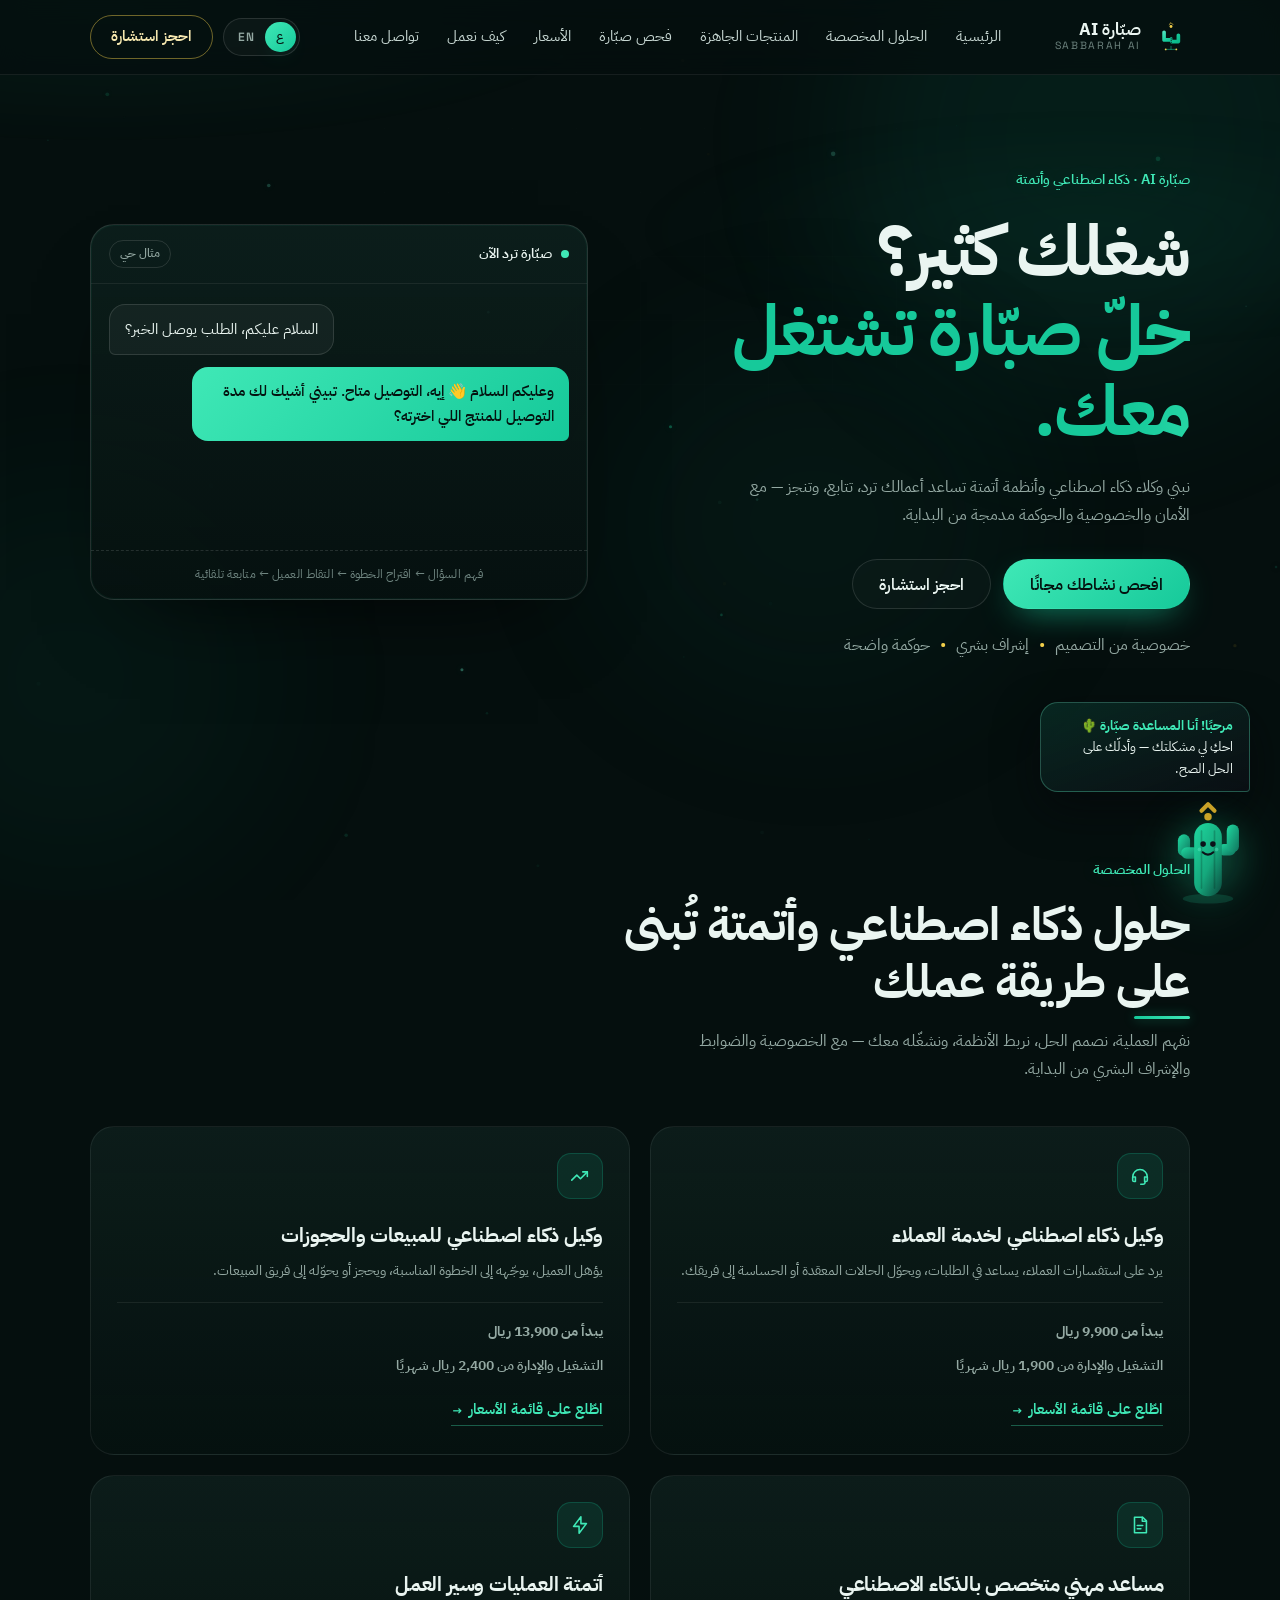
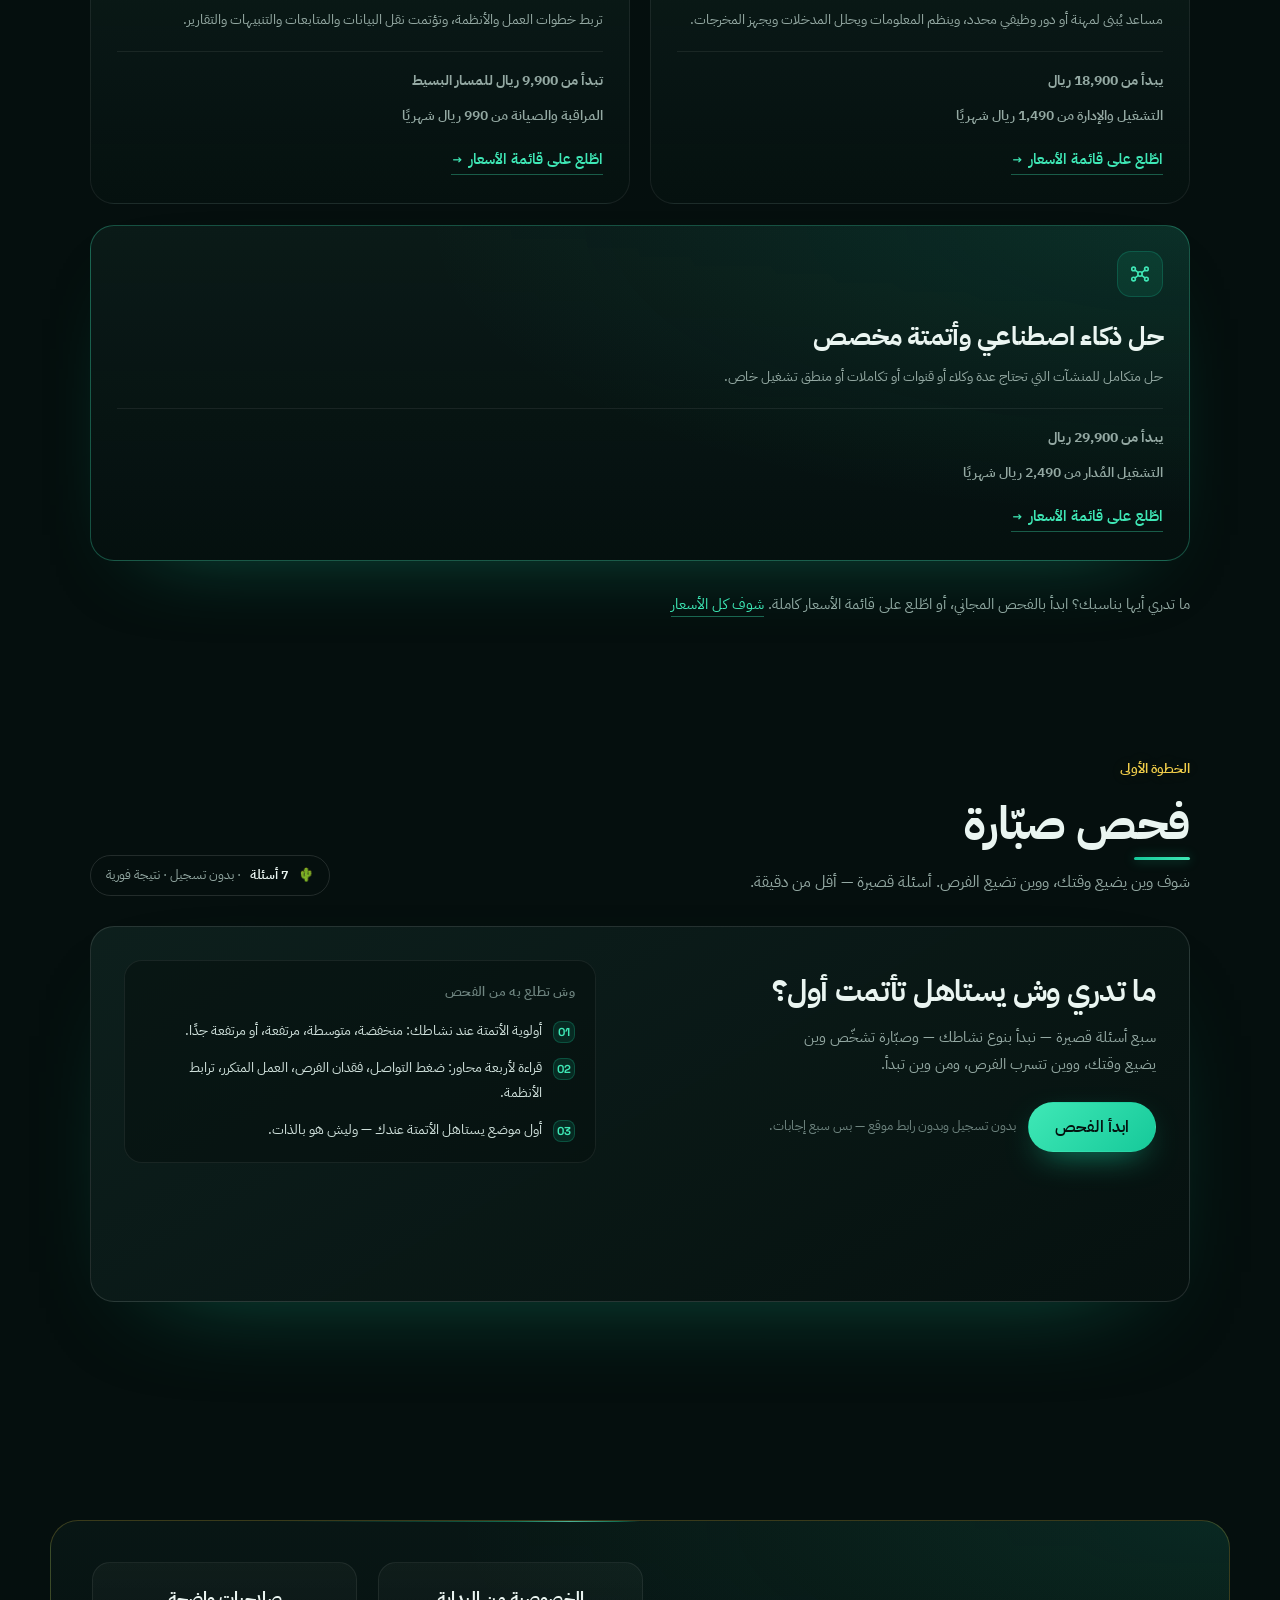
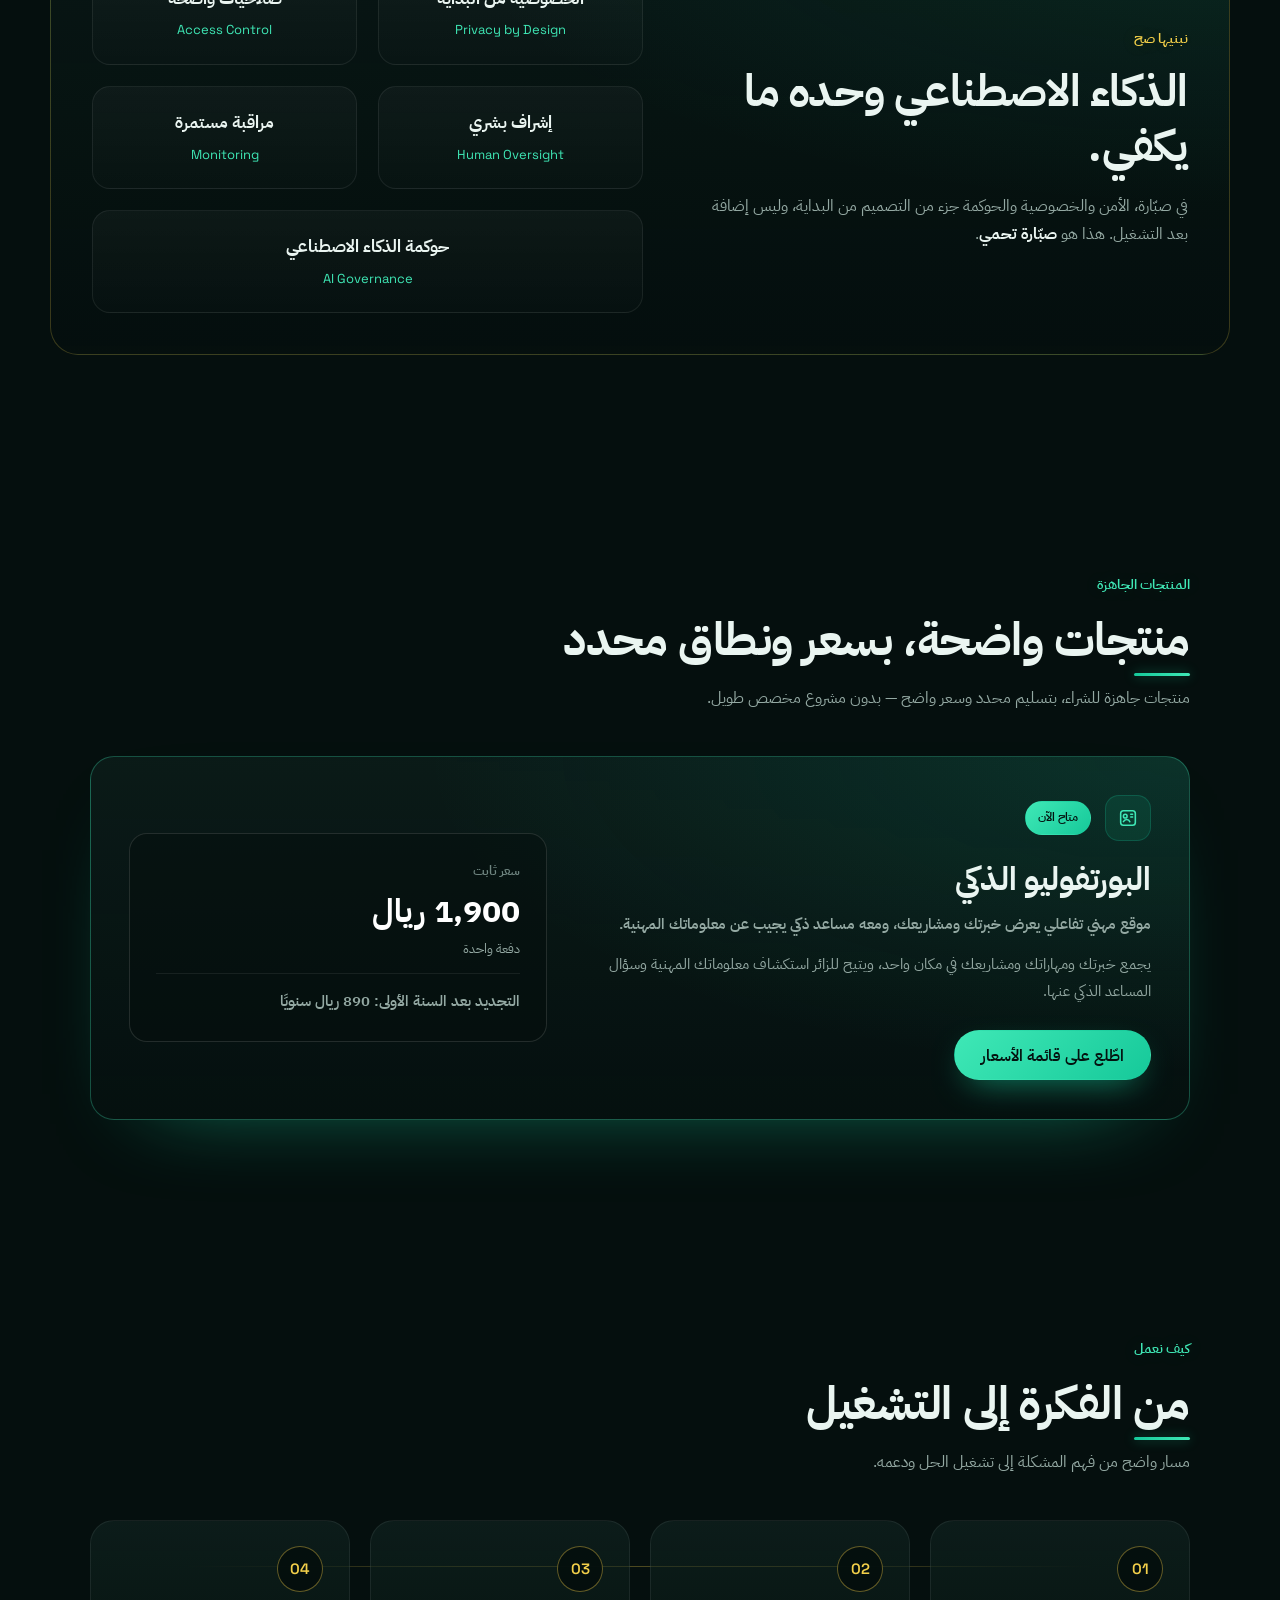
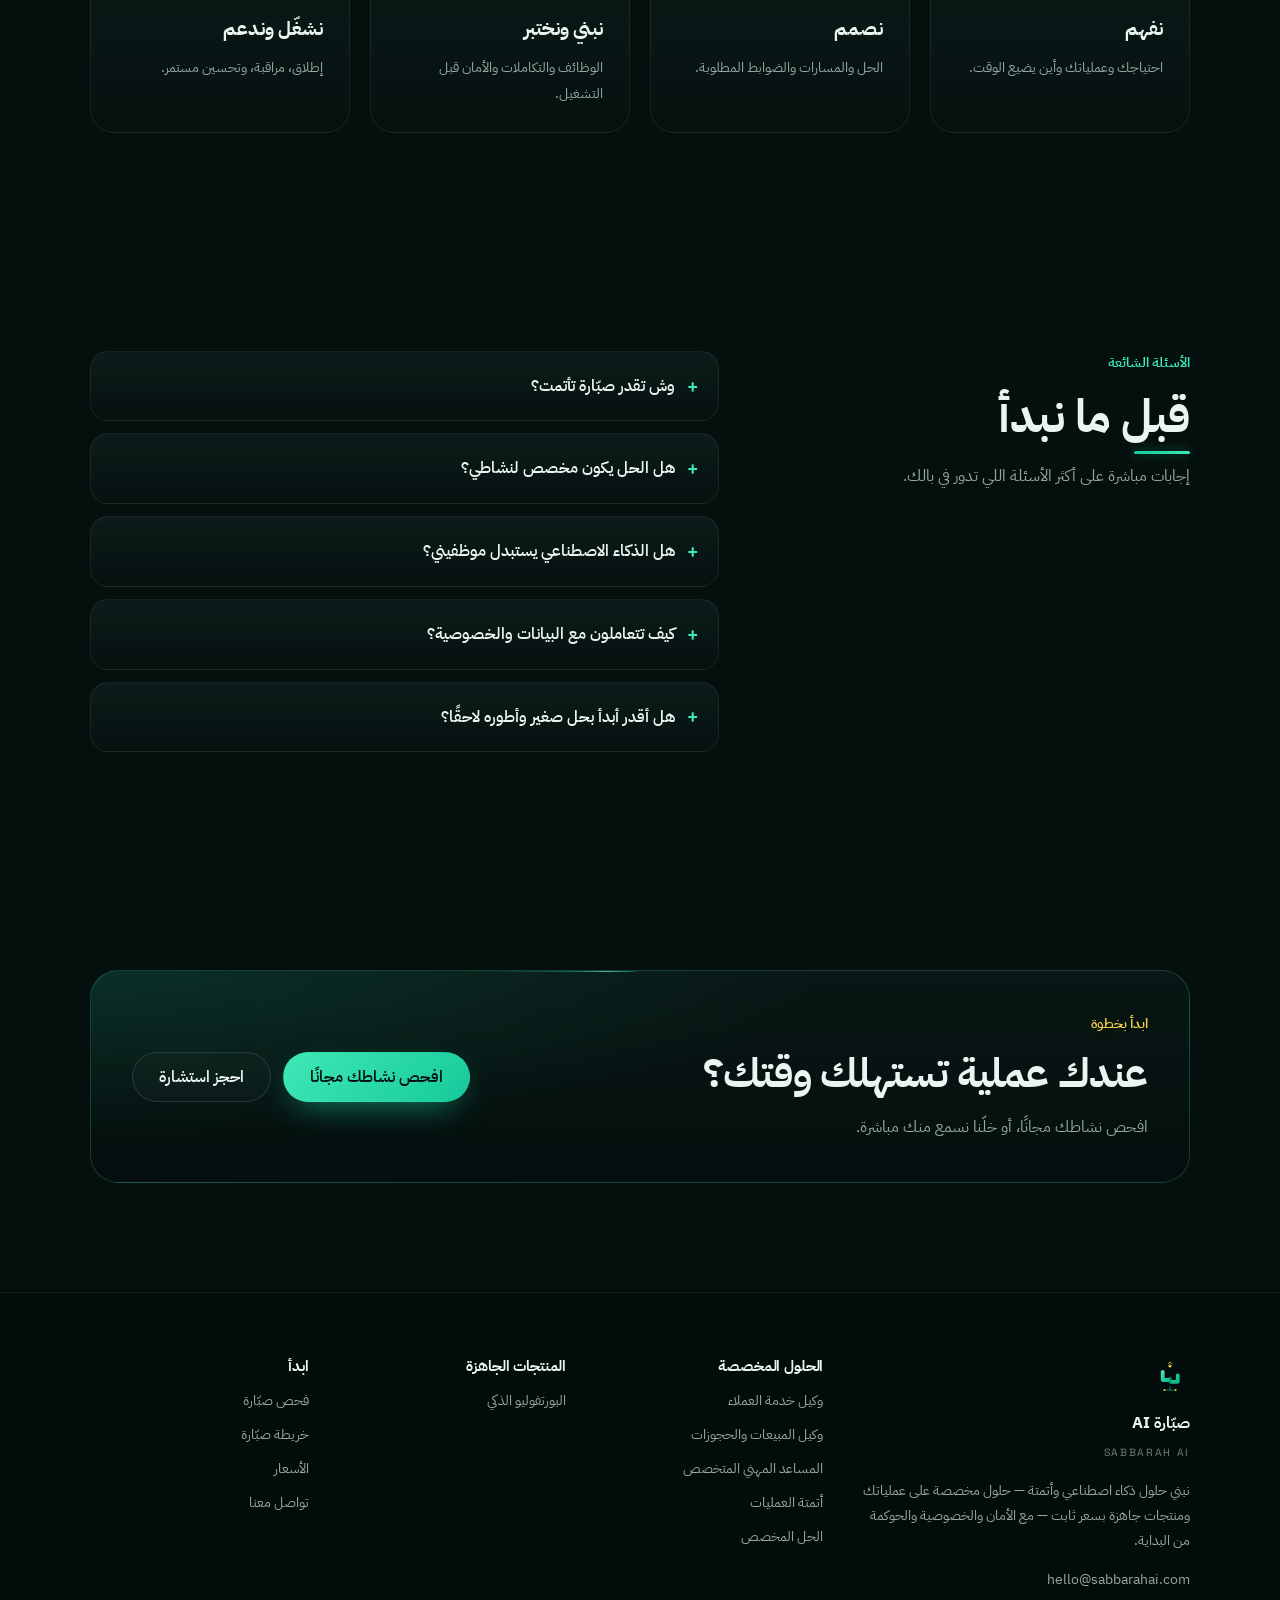
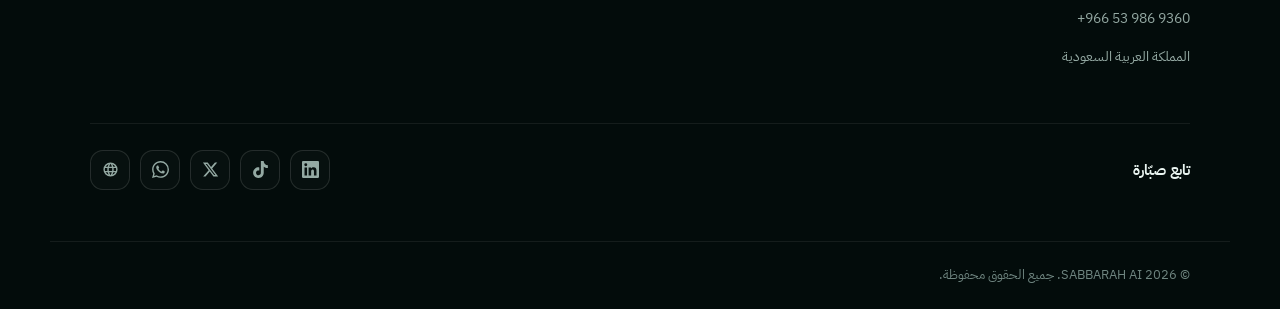
==== index.html @ fd1ce548 "Add files via upload" ====
<!DOCTYPE html>
<html lang="ar" dir="rtl">
<head>
<meta charset="UTF-8">
<meta name="viewport" content="width=device-width, initial-scale=1.0">
<title data-en="SABBARAH AI | Too much on your plate? Let Sabbarah work with you">صبّارة AI | شغلك كثير؟ خلّ صبّارة تشتغل معك</title>
<meta name="description"
      content="صبّارة AI تبني وكلاء ذكاء اصطناعي وحلول أتمتة — حلول مخصصة على عملياتك ومنتجات جاهزة بسعر ثابت — مع الأمان والخصوصية والحوكمة مدمجة من البداية."
      data-en-content="SABBARAH AI builds AI agents and automation — custom solutions shaped around your operations and ready products at a fixed price — with security, privacy, and governance built in from day one.">
<link rel="icon" href="assets/logo.svg" type="image/svg+xml">

<!-- اللغة المحفوظة تُطبّق قبل الرسم لمنع وميض النص -->
<script>
(function(){
  var d=document.documentElement;
  try{
    var l=localStorage.getItem('sabbarah-lang')==='en'?'en':'ar';
    d.setAttribute('data-lang',l);
    if(l==='en'){d.lang='en';d.dir='ltr';setTimeout(function(){d.classList.add('i18n-ready')},900);}
    else{d.classList.add('i18n-ready');}
  }catch(e){d.classList.add('i18n-ready');}
})();
</script>

<link rel="preconnect" href="https://fonts.googleapis.com">
<link rel="preconnect" href="https://fonts.gstatic.com" crossorigin>
<link href="https://fonts.googleapis.com/css2?family=IBM+Plex+Sans+Arabic:wght@400;500;600;700&family=Space+Grotesk:wght@500;600;700&display=swap" rel="stylesheet">
<link rel="stylesheet" href="css/zahra.css">
<link rel="stylesheet" href="css/glow.css">
</head>
<body>

<div class="ambient" aria-hidden="true">
  <div class="ambient__aurora"></div>
  <div class="ambient__orb ambient__orb--one"></div>
  <div class="ambient__orb ambient__orb--two"></div>
  <div class="ambient__orb ambient__orb--three"></div>
  <div class="ambient__grid"></div>
</div>
<canvas class="glow-particles" aria-hidden="true"></canvas>

<svg width="0" height="0" aria-hidden="true" style="position:absolute">
  <defs>
    <linearGradient id="logoGrad" x1="0" y1="0" x2=".85" y2="1">
      <stop offset="0%" stop-color="#58E8C5"/><stop offset="55%" stop-color="#16C99A"/>
      <stop offset="100%" stop-color="#08B987"/>
    </linearGradient>
    <symbol id="logo" viewBox="0 0 1000 1000">
      <path d="M452 171 L500 123 L548 171" fill="none" stroke="#F2CF4A" stroke-width="20" stroke-linecap="round" stroke-linejoin="round"/>
      <circle cx="500" cy="224" r="38" fill="#F2CF4A"/>
      <path fill="url(#logoGrad)" d="M318 328 C291 328 270 349 270 376 L270 576 C270 603 291 624 318 624 L478 624 L478 639 C478 655 491 668 507 668 L694 668 C721 668 742 647 742 620 L742 458 C742 431 721 410 694 410 C667 410 646 431 646 458 L646 572 L536 572 L536 529 C536 513 523 500 507 500 C491 500 478 513 478 529 L478 528 L366 528 L366 376 C366 349 345 328 318 328 Z"/>
      <circle cx="505" cy="500" r="13" fill="none" stroke="#0C1219" stroke-width="7"/>
      <circle cx="505" cy="548" r="15" fill="#0C1219"/>
      <circle cx="505" cy="596" r="15" fill="#0C1219"/>
      <circle cx="505" cy="644" r="15" fill="#0C1219"/>
      <g stroke="#16C99A" stroke-width="14" stroke-linecap="round" fill="none">
        <path d="M500 745 L500 826"/><path d="M360 826 L640 826"/>
      </g>
      <circle cx="360" cy="826" r="24" fill="#F2CF4A"/>
      <circle cx="640" cy="826" r="24" fill="#F2CF4A"/>
    </symbol>
  </defs>
</svg>

<!-- ============ HEADER ============ -->
<header class="site-header" id="top">
  <div class="container nav">
    <a class="brand" href="index.html" aria-label="صبّارة AI — الرئيسية" data-en-aria-label="SABBARAH AI — Home">
      <svg class="brand__icon" aria-hidden="true"><use href="#logo"/></svg>
      <span class="brand__text">
        <strong data-en="SABBARAH AI">صبّارة AI</strong>
        <em data-en="صبّارة AI">SABBARAH AI</em>
      </span>
    </a>

    <nav class="nav-menu" id="navMenu" aria-label="التنقل الرئيسي" data-en-aria-label="Main navigation">
      <a href="#top" data-en="Home">الرئيسية</a>
      <a href="#custom-solutions" data-en="Custom Solutions">الحلول المخصصة</a>
      <a href="#ready-products" data-en="Ready Products">المنتجات الجاهزة</a>
      <a href="#scan" data-en="Sabbarah Scan">فحص صبّارة</a>
      <a href="pricing.html" data-en="Pricing">الأسعار</a>
      <a href="#process" data-nav-optional data-en="How We Work">كيف نعمل</a>
      <a href="#contact" data-en="Contact">تواصل معنا</a>
    </nav>

    <div class="nav-actions">
      <div class="lang-switch" role="group" aria-label="اللغة" data-en-aria-label="Language">
        <button type="button" data-lang-btn="ar" aria-pressed="true" lang="ar">ع</button>
        <button type="button" data-lang-btn="en" aria-pressed="false" lang="en">EN</button>
      </div>
      <a class="button button--outline" href="https://calendar.app.google/QceQcMgBjPm7fMYY8" target="_blank" rel="noopener" data-en="Book a consultation">احجز استشارة</a>
      <button class="nav-toggle" type="button" aria-expanded="false" aria-controls="navMenu" aria-label="فتح القائمة" data-en-aria-label="Open menu"><span></span><span></span><span></span></button>
    </div>
  </div>
</header>

<main>
  <!-- ============ HERO ============ -->
  <section class="hero">
    <div class="container hero__grid">
      <div class="hero__copy">
        <span class="kicker" data-en="SABBARAH AI · AI and automation">صبّارة AI · ذكاء اصطناعي وأتمتة</span>
        <h1 data-en="Too much on your plate?<span>Let Sabbarah work with you.</span>">شغلك كثير؟<span>خلّ صبّارة تشتغل معك.</span></h1>
        <p data-en="We build AI agents and automation systems that help your business reply, follow up, and get things done — with security, privacy, and governance built in from the start.">نبني وكلاء ذكاء اصطناعي وأنظمة أتمتة تساعد أعمالك ترد، تتابع، وتنجز — مع الأمان والخصوصية والحوكمة مدمجة من البداية.</p>
        <div class="hero__actions">
          <a class="button button--primary" href="#scan" data-en="Run your free check">افحص نشاطك مجانًا</a>
          <a class="button button--ghost" href="https://calendar.app.google/QceQcMgBjPm7fMYY8" target="_blank" rel="noopener" data-en="Book a consultation">احجز استشارة</a>
        </div>
        <p class="trust-line" data-en="Privacy by design <i>•</i> Human oversight <i>•</i> Clear governance">خصوصية من التصميم <i>•</i> إشراف بشري <i>•</i> حوكمة واضحة</p>
      </div>

      <div class="hero__demo">
        <div class="demo" aria-label="مثال حي لتفاعل صبّارة مع عميل" data-en-aria-label="A live example of Sabbarah interacting with a customer">
          <div class="demo__head">
            <span class="demo__dot"></span>
            <span data-en="Sabbarah is replying">صبّارة ترد الآن</span>
            <span class="demo__tag" data-en="Live example">مثال حي</span>
          </div>
          <div class="demo__body" id="demoBody"></div>
          <div class="demo__flow" aria-hidden="true" data-en="Understand the question → Suggest the next step → Capture the lead → Automatic follow-up">فهم السؤال ← اقتراح الخطوة ← التقاط العميل ← متابعة تلقائية</div>
        </div>
      </div>
    </div>
  </section>

  <!-- ============ الحلول المخصصة ============ -->
  <section class="section" id="custom-solutions">
    <div class="container">
      <div class="section-heading reveal">
        <span class="eyebrow" data-en="Custom Solutions">الحلول المخصصة</span>
        <h2 data-en="AI and automation solutions built around the way you work">حلول ذكاء اصطناعي وأتمتة تُبنى على طريقة عملك</h2>
        <p data-en="We understand the process, design the solution, connect the systems, and run it with you — with privacy, controls, and human oversight from day one.">نفهم العملية، نصمم الحل، نربط الأنظمة، ونشغّله معك — مع الخصوصية والضوابط والإشراف البشري من البداية.</p>
      </div>

      <div class="sol-grid sol-grid--2 reveal">

        <!-- A — وكيل ذكاء اصطناعي لخدمة العملاء -->
        <article class="sol-card sol-card--priced">
          <span class="sol-card__top">
            <span class="sol-card__icon" aria-hidden="true"><svg viewBox="0 0 24 24"><path d="M4 13a8 8 0 0 1 16 0"/><path d="M4 13v3.5a1.5 1.5 0 0 0 1.5 1.5H7v-5H4ZM20 13v3.5a1.5 1.5 0 0 1-1.5 1.5H17v-5h3Z"/><path d="M17.5 18v.8a2.2 2.2 0 0 1-2.2 2.2H12.8"/></svg></span>
          </span>
          <h3 data-en="AI Customer Service Agent">وكيل ذكاء اصطناعي لخدمة العملاء</h3>
          <p data-en="Answers customer inquiries, helps with orders, and hands complex or sensitive cases to your team.">يرد على استفسارات العملاء، يساعد في الطلبات، ويحوّل الحالات المعقدة أو الحساسة إلى فريقك.</p>
          <div class="price-block">
            <div class="price-block__rule"></div>
            <p class="price-block__main" data-en="From SAR 9,900">يبدأ من 9,900 ريال</p>
            <p class="price-block__sub" data-en="Operation and management from SAR 1,900/month">التشغيل والإدارة من 1,900 ريال شهريًا</p>
            <a class="price-block__cta" href="pricing.html#customer-service-agent" data-en="View pricing details">اطّلع على قائمة الأسعار</a>
          </div>
        </article>

        <!-- B — وكيل ذكاء اصطناعي للمبيعات والحجوزات -->
        <article class="sol-card sol-card--priced">
          <span class="sol-card__top">
            <span class="sol-card__icon" aria-hidden="true"><svg viewBox="0 0 24 24"><path d="M3 16.5l5.5-5.5 4 4L20 7.5"/><path d="M15 7.5h5v5"/></svg></span>
          </span>
          <h3 data-en="AI Sales &amp; Booking Agent">وكيل ذكاء اصطناعي للمبيعات والحجوزات</h3>
          <p data-en="Qualifies the customer, guides them to the right next step, and books an appointment or hands over to your sales team.">يؤهل العميل، يوجّهه إلى الخطوة المناسبة، ويحجز أو يحوّله إلى فريق المبيعات.</p>
          <div class="price-block">
            <div class="price-block__rule"></div>
            <p class="price-block__main" data-en="From SAR 13,900">يبدأ من 13,900 ريال</p>
            <p class="price-block__sub" data-en="Operation and management from SAR 2,400/month">التشغيل والإدارة من 2,400 ريال شهريًا</p>
            <a class="price-block__cta" href="pricing.html#sales-booking-agent" data-en="View pricing details">اطّلع على قائمة الأسعار</a>
          </div>
        </article>

        <!-- C — مساعد مهني متخصص بالذكاء الاصطناعي -->
        <article class="sol-card sol-card--priced">
          <span class="sol-card__top">
            <span class="sol-card__icon" aria-hidden="true"><svg viewBox="0 0 24 24"><path d="M6 3.5h9l4 4V20.5H6z"/><path d="M14.5 3.5V8H19"/><path d="M9 12.5h6M9 16h4"/></svg></span>
          </span>
          <h3 data-en="Specialized Professional AI Assistant">مساعد مهني متخصص بالذكاء الاصطناعي</h3>
          <p data-en="An assistant built for one specific profession or role — it organises information, analyses inputs, and prepares the outputs.">مساعد يُبنى لمهنة أو دور وظيفي محدد، وينظم المعلومات ويحلل المدخلات ويجهز المخرجات.</p>
          <div class="price-block">
            <div class="price-block__rule"></div>
            <p class="price-block__main" data-en="From SAR 18,900">يبدأ من 18,900 ريال</p>
            <p class="price-block__sub" data-en="Operation and management from SAR 1,490/month">التشغيل والإدارة من 1,490 ريال شهريًا</p>
            <a class="price-block__cta" href="pricing.html#professional-ai-assistant" data-en="View pricing details">اطّلع على قائمة الأسعار</a>
          </div>
        </article>

        <!-- D — أتمتة العمليات وسير العمل -->
        <article class="sol-card sol-card--priced">
          <span class="sol-card__top">
            <span class="sol-card__icon" aria-hidden="true"><svg viewBox="0 0 24 24"><path d="M13 3 5 13.5h6L11 21l8-10.5h-6L13 3Z"/></svg></span>
          </span>
          <h3 data-en="Workflow &amp; Process Automation">أتمتة العمليات وسير العمل</h3>
          <p data-en="Connects your work steps and systems, automating data movement, follow-ups, alerts, and reports.">تربط خطوات العمل والأنظمة، وتؤتمت نقل البيانات والمتابعات والتنبيهات والتقارير.</p>
          <div class="price-block">
            <div class="price-block__rule"></div>
            <p class="price-block__main" data-en="From SAR 9,900 for a simple workflow">تبدأ من 9,900 ريال للمسار البسيط</p>
            <p class="price-block__sub" data-en="Monitoring and maintenance from SAR 990/month">المراقبة والصيانة من 990 ريال شهريًا</p>
            <a class="price-block__cta" href="pricing.html#workflow-automation" data-en="View pricing details">اطّلع على قائمة الأسعار</a>
          </div>
        </article>

        <!-- E — حل ذكاء اصطناعي وأتمتة مخصص -->
        <article class="sol-card sol-card--priced sol-card--wide">
          <span class="sol-card__top">
            <span class="sol-card__icon" aria-hidden="true"><svg viewBox="0 0 24 24"><circle cx="12" cy="12" r="2.4"/><circle cx="5" cy="6.5" r="2"/><circle cx="19" cy="6.5" r="2"/><circle cx="5" cy="17.5" r="2"/><circle cx="19" cy="17.5" r="2"/><path d="M6.6 7.8 10.2 10.6M17.4 7.8 13.8 10.6M6.6 16.2 10.2 13.4M17.4 16.2 13.8 13.4"/></svg></span>
          </span>
          <h3 data-en="Custom AI &amp; Automation Solution">حل ذكاء اصطناعي وأتمتة مخصص</h3>
          <p data-en="A complete solution for organisations that need several agents, channels, integrations, or their own operating logic.">حل متكامل للمنشآت التي تحتاج عدة وكلاء أو قنوات أو تكاملات أو منطق تشغيل خاص.</p>
          <div class="price-block">
            <div class="price-block__rule"></div>
            <p class="price-block__main" data-en="From SAR 29,900">يبدأ من 29,900 ريال</p>
            <p class="price-block__sub" data-en="Managed operation from SAR 2,490/month">التشغيل المُدار من 2,490 ريال شهريًا</p>
            <a class="price-block__cta" href="pricing.html#custom-ai-solution" data-en="View pricing details">اطّلع على قائمة الأسعار</a>
          </div>
        </article>

      </div>

      <p class="solutions__note reveal" data-en="Not sure which one fits? Start with the free check, or see the full price list. <a href=&quot;pricing.html&quot;>View all pricing</a>">ما تدري أيها يناسبك؟ ابدأ بالفحص المجاني، أو اطّلع على قائمة الأسعار كاملة. <a href="pricing.html">شوف كل الأسعار</a></p>
    </div>
  </section>

  <!-- ============ فحص صبّارة ============ -->
  <section class="section" id="scan">
    <div class="container">
      <div class="scan-head reveal">
        <div class="section-heading">
          <span class="eyebrow eyebrow--gold" data-en="First step">الخطوة الأولى</span>
          <h2 data-en="Sabbarah Scan">فحص صبّارة</h2>
          <p data-en="See where your time goes and where opportunities slip away. Short questions — under a minute.">شوف وين يضيع وقتك، ووين تضيع الفرص. أسئلة قصيرة — أقل من دقيقة.</p>
        </div>
        <span class="scan-head__badge" data-en="🌵 <b>7 questions</b> · No sign-up · Instant result">🌵 <b>7 أسئلة</b> · بدون تسجيل · نتيجة فورية</span>
      </div>

      <div class="scan reveal" id="scanPanel">
        <!-- intro -->
        <div class="scan__stage" id="scanIntro">
          <div class="scan__intro">
            <div class="scan__intro-copy">
              <h3 data-en="Not sure what to automate first?">ما تدري وش يستاهل تأتمت أول؟</h3>
              <p data-en="Seven short questions — starting with your business type — and Sabbarah pinpoints where your time goes, where opportunities leak, and where to start.">سبع أسئلة قصيرة — نبدأ بنوع نشاطك — وصبّارة تشخّص وين يضيع وقتك، ووين تتسرب الفرص، ومن وين تبدأ.</p>
              <div class="scan__intro-actions">
                <button class="button button--primary" id="scanStart" data-en="Start the check">ابدأ الفحص</button>
                <span class="scan__hint" data-en="No sign-up and no website link — just seven answers.">بدون تسجيل وبدون رابط موقع — بس سبع إجابات.</span>
              </div>
            </div>
            <div class="scan__preview">
              <b data-en="What you get from the check">وش تطلع به من الفحص</b>
              <ul>
                <li><i>01</i><span data-en="Your automation priority: low, moderate, high, or very high.">أولوية الأتمتة عند نشاطك: منخفضة، متوسطة، مرتفعة، أو مرتفعة جدًا.</span></li>
                <li><i>02</i><span data-en="A read on four axes: communication load, lost opportunities, repetitive work, and system connectivity.">قراءة لأربعة محاور: ضغط التواصل، فقدان الفرص، العمل المتكرر، ترابط الأنظمة.</span></li>
                <li><i>03</i><span data-en="The first area worth automating — and exactly why.">أول موضع يستاهل الأتمتة عندك — وليش هو بالذات.</span></li>
              </ul>
            </div>
          </div>
        </div>

        <!-- quiz -->
        <div class="scan__stage" id="scanQuiz" hidden>
          <div class="scan__progress"><span id="scanStep">السؤال 1 من 7</span><div class="scan__bar"><i id="scanBarFill"></i></div></div>
          <h3 class="scan__question" id="scanQuestion"></h3>
          <div class="scan__options" id="scanOptions"></div>
          <button class="scan__back" id="scanBack" hidden>→ السؤال السابق</button>
        </div>

        <!-- analyzing -->
        <div class="scan__stage scan__stage--center" id="scanAnalyzing" hidden>
          <div class="scan__radar" aria-hidden="true"><i></i></div>
          <p id="scanPhase">صبّارة تقرأ إجاباتك…</p>
        </div>

        <!-- result -->
        <div class="scan__stage" id="scanResult" hidden>
          <div class="scan__lead">
            <span data-en="The first area worth automating">أول موضع يستاهل الأتمتة عندك</span>
            <b id="scanTop">—</b>
            <span class="scan__badge"><span data-en="Automation priority:">أولوية الأتمتة:</span> <b id="scanPriority">—</b></span>
          </div>

          <p class="scan__why" id="scanWhy"></p>

          <p class="scan__human" id="scanHuman"></p>

          <section class="compare" aria-labelledby="cmpTitle">
            <h4 class="compare__title" id="cmpTitle" data-en="The difference Sabbarah can make">الفرق اللي ممكن تصنعه صبّارة</h4>
            <div class="compare__grid">
              <div class="compare__col compare__col--now"><span data-en="Where you are now">وضعك الآن</span><div class="cbars" id="cmpNow"></div></div>
              <div class="compare__col compare__col--next"><span data-en="Target with Sabbarah">المستهدف مع صبّارة</span><div class="cbars" id="cmpNext"></div></div>
            </div>
            <p class="compare__note" data-en="An initial picture based on your answers; the actual impact is set once the solution is designed.">تصور مبدئي بناءً على إجاباتك، ويتحدد الأثر الفعلي بعد تصميم الحل.</p>
          </section>

          <div class="map-card">
            <span class="map-card__label" data-en="The next step after the Sabbarah Scan">المرحلة التالية بعد فحص صبّارة</span>
            <h3 data-en="Sabbarah Map — from diagnosis to solution">خريطة صبّارة — من التشخيص إلى الحل</h3>
            <p data-en="The check shows you where the opportunities are. Sabbarah Map turns that result into a tailored plan: priorities, solution scope, required integrations, controls, and success metrics.">الفحص يوضح لك أين توجد الفرص. خريطة صبّارة تحوّل النتيجة إلى تصور مخصص يحدد الأولويات، نطاق الحل، التكاملات المطلوبة، الضوابط، ومؤشرات النجاح.</p>
            <div class="map-card__actions">
              <a class="button button--primary" href="pricing.html#sabbarah-map" data-en="See Sabbarah Map">اطّلع على خريطة صبّارة</a>
              <button class="button button--ghost" id="scanRestart" data-en="Restart the check">أعد الفحص</button>
            </div>
          </div>
        </div>
      </div>
    </div>
  </section>

  <!-- ============ صبّارة تحمي ============ -->
  <section class="section" id="guard">
    <div class="container guard reveal">
      <div class="guard__copy">
        <span class="eyebrow eyebrow--gold" data-en="We build it right">نبنيها صح</span>
        <h2 data-en="AI alone is not enough.">الذكاء الاصطناعي وحده ما يكفي.</h2>
        <p data-en="At Sabbarah, security, privacy, and governance are part of the design from day one — not an addition after launch. This is <b>صبّارة تحمي</b>.">في صبّارة، الأمن والخصوصية والحوكمة جزء من التصميم من البداية، وليس إضافة بعد التشغيل. هذا هو <b>صبّارة تحمي</b>.</p>
      </div>
      <ul class="guard__list">
        <li><b data-en="Privacy by Design">الخصوصية من البداية</b><span data-en="الخصوصية من البداية">Privacy by Design</span></li>
        <li><b data-en="Access Control">صلاحيات واضحة</b><span data-en="صلاحيات واضحة">Access Control</span></li>
        <li><b data-en="Human Oversight">إشراف بشري</b><span data-en="إشراف بشري">Human Oversight</span></li>
        <li><b data-en="Monitoring">مراقبة مستمرة</b><span data-en="مراقبة مستمرة">Monitoring</span></li>
        <li><b data-en="AI Governance">حوكمة الذكاء الاصطناعي</b><span data-en="حوكمة الذكاء الاصطناعي">AI Governance</span></li>
      </ul>
    </div>
  </section>

  <!-- ============ المنتجات الجاهزة ============ -->
  <section class="section" id="ready-products">
    <div class="container">
      <div class="section-heading reveal">
        <span class="eyebrow" data-en="Ready Products">المنتجات الجاهزة</span>
        <h2 data-en="Clear products, with a defined price and scope">منتجات واضحة، بسعر ونطاق محدد</h2>
        <p data-en="Products ready to buy, with defined delivery and clear pricing — without a long custom project.">منتجات جاهزة للشراء، بتسليم محدد وسعر واضح — بدون مشروع مخصص طويل.</p>
      </div>

      <article class="ready-flag reveal">
        <div class="ready-flag__copy">
          <div class="ready-flag__top">
            <span class="sol-card__icon" aria-hidden="true"><svg viewBox="0 0 24 24"><rect x="4" y="4" width="16" height="16" rx="3"/><circle cx="9" cy="10" r="2"/><path d="M7 16c.8-1.6 2-2.4 3.6-2.4S13.4 14.4 14 16M15 8h2M15 11h2"/></svg></span>
            <span class="tag tag--now" data-en="Available now">متاح الآن</span>
          </div>
          <h3 data-en="Smart Portfolio">البورتفوليو الذكي</h3>
          <p class="ready-flag__lead" data-en="An interactive professional site that presents your experience and projects, with an AI assistant that answers questions about your professional background.">موقع مهني تفاعلي يعرض خبرتك ومشاريعك، ومعه مساعد ذكي يجيب عن معلوماتك المهنية.</p>
          <p data-en="It brings your experience, skills, and projects together in one place, and lets visitors explore your professional background and ask the assistant about it.">يجمع خبرتك ومهاراتك ومشاريعك في مكان واحد، ويتيح للزائر استكشاف معلوماتك المهنية وسؤال المساعد الذكي عنها.</p>
          <div class="ready-flag__actions">
            <a class="button button--primary" href="pricing.html#smart-portfolio" data-en="View pricing details">اطّلع على قائمة الأسعار</a>
          </div>
        </div>

        <div class="ready-flag__pricebox">
          <span data-en="Fixed price">سعر ثابت</span>
          <b data-en="SAR 1,900">1,900 ريال</b>
          <em data-en="One-time">دفعة واحدة</em>
          <p class="ready-flag__renew" data-en="Renewal after the first year: SAR 890/year">التجديد بعد السنة الأولى: 890 ريال سنويًا</p>
        </div>
      </article>
    </div>
  </section>

  <!-- ============ كيف نعمل ============ -->
  <section class="section" id="process">
    <div class="container">
      <div class="section-heading reveal">
        <span class="eyebrow" data-en="How We Work">كيف نعمل</span>
        <h2 data-en="From idea to operation">من الفكرة إلى التشغيل</h2>
        <p data-en="A clear path from understanding the problem to running and supporting the solution.">مسار واضح من فهم المشكلة إلى تشغيل الحل ودعمه.</p>
      </div>
      <ol class="steps reveal">
        <li><i>01</i><b data-en="Understand">نفهم</b><span data-en="Your needs, your operations, and where time is lost.">احتياجك وعملياتك وأين يضيع الوقت.</span></li>
        <li><i>02</i><b data-en="Design">نصمم</b><span data-en="The solution, the flows, and the controls required.">الحل والمسارات والضوابط المطلوبة.</span></li>
        <li><i>03</i><b data-en="Build &amp; test">نبني ونختبر</b><span data-en="Functionality, integrations, and security before launch.">الوظائف والتكاملات والأمان قبل التشغيل.</span></li>
        <li><i>04</i><b data-en="Run &amp; support">نشغّل وندعم</b><span data-en="Launch, monitoring, and continuous improvement.">إطلاق، مراقبة، وتحسين مستمر.</span></li>
      </ol>
    </div>
  </section>

  <!-- ============ FAQ ============ -->
  <section class="section" id="faq">
    <div class="container faq-wrap">
      <div class="section-heading reveal">
        <span class="eyebrow" data-en="FAQ">الأسئلة الشائعة</span>
        <h2 data-en="Before we start">قبل ما نبدأ</h2>
        <p data-en="Direct answers to the questions that come up most.">إجابات مباشرة على أكثر الأسئلة اللي تدور في بالك.</p>
      </div>
      <div class="faq reveal">
        <details>
          <summary data-en="What can Sabbarah automate?">وش تقدر صبّارة تأتمت؟</summary>
          <p data-en="Any repetitive process whose steps can be described clearly is a candidate for automation — replies, follow-up, data movement, alerts, and integration between systems.">أي عملية متكررة وقابلة لوصف خطواتها بوضوح قد تكون مرشحة للأتمتة، مثل الردود، المتابعة، نقل البيانات، التنبيهات، والتكامل بين الأنظمة.</p>
        </details>
        <details>
          <summary data-en="Will the solution be tailored to my business?">هل الحل يكون مخصص لنشاطي؟</summary>
          <p data-en="Yes. We start by understanding your actual workflow, then design the solution around your needs and the systems you already use.">نعم. نبدأ بفهم سير العمل الفعلي ثم نصمم الحل على احتياج النشاط والأنظمة المستخدمة فيه.</p>
        </details>
        <details>
          <summary data-en="Will AI replace my employees?">هل الذكاء الاصطناعي يستبدل موظفيني؟</summary>
          <p data-en="The goal is to reduce repetitive work so your team can focus on what needs human judgement — with human intervention kept in the design wherever it is needed.">الهدف هو تقليل العمل المتكرر وتمكين الفريق من التركيز على المهام التي تحتاج حكمًا بشريًا، مع إبقاء التدخل البشري ضمن التصميم عند الحاجة.</p>
        </details>
        <details>
          <summary data-en="How do you handle data and privacy?">كيف تتعاملون مع البيانات والخصوصية؟</summary>
          <p data-en="We account for the type of data, permissions, least-privilege access, and separation of duties within the solution design from the very beginning.">نأخذ في الاعتبار نوع البيانات، الصلاحيات، أقل قدر من الوصول، وفصل المسؤوليات ضمن تصميم الحل منذ البداية.</p>
        </details>
        <details>
          <summary data-en="Can I start small and expand later?">هل أقدر أبدأ بحل صغير وأطوره لاحقًا؟</summary>
          <p data-en="Yes. You can start with a clear, limited scope and expand once the results are measured and the fit is confirmed.">نعم. يمكن البدء بنطاق واضح ومحدود ثم التوسع بعد قياس النتيجة والتأكد من ملاءمة الحل.</p>
        </details>
      </div>
    </div>
  </section>

  <!-- ============ FINAL CTA ============ -->
  <section class="section cta-section" id="contact">
    <div class="container">
      <div class="cta-card reveal">
        <div>
          <span class="eyebrow eyebrow--gold" data-en="Start with one step">ابدأ بخطوة</span>
          <h2 data-en="Got a process eating your time?">عندك عملية تستهلك وقتك؟</h2>
          <p data-en="Run the free check, or talk to us directly.">افحص نشاطك مجانًا، أو خلّنا نسمع منك مباشرة.</p>
        </div>
        <div class="cta-card__actions">
          <a class="button button--primary" href="#scan" data-en="Run your free check">افحص نشاطك مجانًا</a>
          <a class="button button--ghost" href="https://calendar.app.google/QceQcMgBjPm7fMYY8" target="_blank" rel="noopener" data-en="Book a consultation">احجز استشارة</a>
        </div>
      </div>
    </div>
  </section>
</main>

<!-- ============ FOOTER ============ -->
<footer class="footer">
  <div class="container footer__grid">
    <div class="footer__brand">
      <svg class="footer__logo" aria-hidden="true"><use href="#logo"/></svg>
      <div>
        <strong data-en="SABBARAH AI">صبّارة AI</strong>
        <em data-en="صبّارة AI">SABBARAH AI</em>
      </div>
      <p data-en="We build AI and automation — custom solutions shaped around your operations, and ready products at a fixed price — with security, privacy, and governance from day one.">نبني حلول ذكاء اصطناعي وأتمتة — حلول مخصصة على عملياتك ومنتجات جاهزة بسعر ثابت — مع الأمان والخصوصية والحوكمة من البداية.</p>
      <p><a href="mailto:hello@sabbarahai.com">hello@sabbarahai.com</a></p>
      <p><span><bdi>+966 53 986 9360</bdi></span></p>
      <p><span data-en="Saudi Arabia">المملكة العربية السعودية</span></p>
    </div>

    <div>
      <h3 data-en="Custom Solutions">الحلول المخصصة</h3>
      <a href="pricing.html#customer-service-agent" data-en="Customer Service Agent">وكيل خدمة العملاء</a>
      <a href="pricing.html#sales-booking-agent" data-en="Sales &amp; Booking Agent">وكيل المبيعات والحجوزات</a>
      <a href="pricing.html#professional-ai-assistant" data-en="Specialized Professional Assistant">المساعد المهني المتخصص</a>
      <a href="pricing.html#workflow-automation" data-en="Process Automation">أتمتة العمليات</a>
      <a href="pricing.html#custom-ai-solution" data-en="Custom Solution">الحل المخصص</a>
    </div>

    <div>
      <h3 data-en="Ready Products">المنتجات الجاهزة</h3>
      <a href="pricing.html#smart-portfolio" data-en="Smart Portfolio">البورتفوليو الذكي</a>
    </div>

    <div>
      <h3 data-en="Get Started">ابدأ</h3>
      <a href="#scan" data-en="Sabbarah Scan">فحص صبّارة</a>
      <a href="pricing.html#sabbarah-map" data-en="Sabbarah Map">خريطة صبّارة</a>
      <a href="pricing.html" data-en="Pricing">الأسعار</a>
      <a href="#contact" data-en="Contact">تواصل معنا</a>
    </div>
  </div>

  <!-- تابع صبّارة -->
  <div class="container">
    <div class="footer__social">
      <h3 data-en="Follow SABBARAH AI">تابع صبّارة</h3>
      <div class="social-links">
        <a class="social-link" href="https://www.linkedin.com/in/sabbarahai/" target="_blank" rel="noopener" aria-label="صبّارة AI على LinkedIn" data-en-aria-label="SABBARAH AI on LinkedIn" title="LinkedIn">
          <svg viewBox="0 0 24 24" aria-hidden="true" focusable="false"><path d="M20.447 20.452h-3.554v-5.569c0-1.328-.027-3.037-1.852-3.037-1.853 0-2.136 1.445-2.136 2.939v5.667H9.351V9h3.414v1.561h.046c.477-.9 1.637-1.85 3.37-1.85 3.601 0 4.267 2.37 4.267 5.455v6.286zM5.337 7.433a2.062 2.062 0 0 1-2.063-2.065 2.064 2.064 0 1 1 2.063 2.065zm1.782 13.019H3.555V9h3.564v11.452zM22.225 0H1.771C.792 0 0 .774 0 1.729v20.542C0 23.227.792 24 1.771 24h20.451C23.2 24 24 23.227 24 22.271V1.729C24 .774 23.2 0 22.222 0h.003z"/></svg>
        </a>
        <a class="social-link" href="https://www.tiktok.com/@sabbarh.ai" target="_blank" rel="noopener" aria-label="صبّارة AI على TikTok" data-en-aria-label="SABBARAH AI on TikTok" title="TikTok">
          <svg viewBox="0 0 24 24" aria-hidden="true" focusable="false"><path d="M12.525.02c1.31-.02 2.61-.01 3.91-.02.08 1.53.63 3.09 1.75 4.17 1.12 1.11 2.7 1.62 4.24 1.79v4.03c-1.44-.05-2.89-.35-4.2-.97-.57-.26-1.1-.59-1.62-.93-.01 2.92.01 5.84-.02 8.75-.08 1.4-.54 2.79-1.35 3.94-1.31 1.92-3.58 3.17-5.91 3.21-1.43.08-2.86-.31-4.08-1.03-2.02-1.19-3.44-3.37-3.65-5.71-.02-.5-.03-1-.01-1.49.18-1.9 1.12-3.72 2.58-4.96 1.66-1.44 3.98-2.13 6.15-1.72.02 1.48-.04 2.96-.04 4.44-.99-.32-2.15-.23-3.02.37-.63.41-1.11 1.04-1.36 1.75-.21.51-.15 1.07-.14 1.61.24 1.64 1.82 3.02 3.5 2.87 1.12-.01 2.19-.66 2.77-1.61.19-.33.4-.67.41-1.06.1-1.79.06-3.57.07-5.36.01-4.03-.01-8.05.02-12.07z"/></svg>
        </a>
        <a class="social-link" href="https://x.com/sabbarahai" target="_blank" rel="noopener" aria-label="صبّارة AI على X" data-en-aria-label="SABBARAH AI on X" title="X">
          <svg viewBox="0 0 24 24" aria-hidden="true" focusable="false"><path d="M18.244 2.25h3.308l-7.227 8.26 8.502 11.24H16.17l-5.214-6.817L4.99 21.75H1.68l7.73-8.835L1.254 2.25H8.08l4.713 6.231 5.45-6.231zm-1.161 17.52h1.833L7.084 4.126H5.117l11.966 15.644z"/></svg>
        </a>
        <a class="social-link" href="https://wa.me/966539869360" target="_blank" rel="noopener" aria-label="تواصل مع صبّارة AI على واتساب" data-en-aria-label="Chat with SABBARAH AI on WhatsApp" title="WhatsApp">
          <svg viewBox="0 0 24 24" aria-hidden="true" focusable="false"><path d="M17.472 14.382c-.297-.149-1.758-.867-2.03-.967-.273-.099-.471-.148-.67.15-.197.297-.767.966-.94 1.164-.173.199-.347.223-.644.075-.297-.15-1.255-.463-2.39-1.475-.883-.788-1.48-1.761-1.653-2.059-.173-.297-.018-.458.13-.606.134-.133.298-.347.446-.52.149-.174.198-.298.298-.497.099-.198.05-.371-.025-.52-.075-.149-.669-1.612-.916-2.207-.242-.579-.487-.5-.669-.51a12.8 12.8 0 0 0-.57-.01c-.198 0-.52.074-.792.372-.272.297-1.04 1.016-1.04 2.479 0 1.462 1.065 2.875 1.213 3.074.149.198 2.096 3.2 5.077 4.487.709.306 1.262.489 1.694.625.712.227 1.36.195 1.872.118.571-.085 1.758-.719 2.006-1.413.248-.694.248-1.289.173-1.413-.074-.124-.272-.198-.57-.347m-5.421 7.403h-.004a9.87 9.87 0 0 1-5.031-1.378l-.361-.214-3.741.982.998-3.648-.235-.374a9.86 9.86 0 0 1-1.51-5.26c.001-5.45 4.436-9.884 9.888-9.884 2.64 0 5.122 1.03 6.988 2.898a9.825 9.825 0 0 1 2.893 6.994c-.003 5.45-4.437 9.884-9.885 9.884m8.413-18.297A11.815 11.815 0 0 0 12.05 0C5.495 0 .16 5.335.157 11.892c0 2.096.547 4.142 1.588 5.945L.057 24l6.305-1.654a11.882 11.882 0 0 0 5.683 1.448h.005c6.554 0 11.89-5.335 11.893-11.893a11.821 11.821 0 0 0-3.48-8.413Z"/></svg>
        </a>
        <a class="social-link" href="https://sabbarahai.com/" target="_blank" rel="noopener" aria-label="الموقع الرسمي لصبّارة AI" data-en-aria-label="SABBARAH AI official website" title="sabbarahai.com">
          <svg viewBox="0 0 24 24" aria-hidden="true" focusable="false"><path d="M12 2a10 10 0 1 0 0 20 10 10 0 0 0 0-20zm6.93 6h-2.95a15.65 15.65 0 0 0-1.38-3.56A8.03 8.03 0 0 1 18.93 8zM12 4.04c.83 1.2 1.48 2.53 1.91 3.96h-3.82c.43-1.43 1.08-2.76 1.91-3.96zM4.26 14a7.94 7.94 0 0 1 0-4h3.38a16.6 16.6 0 0 0 0 4H4.26zm.81 2h2.95c.32 1.25.78 2.45 1.38 3.56A7.99 7.99 0 0 1 5.07 16zm2.95-8H5.07a7.99 7.99 0 0 1 4.33-3.56A15.65 15.65 0 0 0 8.02 8zM12 19.96c-.83-1.2-1.48-2.53-1.91-3.96h3.82c-.43 1.43-1.08 2.76-1.91 3.96zM14.34 14H9.66a14.9 14.9 0 0 1 0-4h4.68a14.9 14.9 0 0 1 0 4zm.26 5.56c.6-1.11 1.06-2.31 1.38-3.56h2.95a8.03 8.03 0 0 1-4.33 3.56zM16.36 14a16.6 16.6 0 0 0 0-4h3.38a7.94 7.94 0 0 1 0 4h-3.38z"/></svg>
        </a>
      </div>
    </div>
  </div>

  <div class="container footer__bottom">
    <span data-en="© 2026 SABBARAH AI. All rights reserved.">© 2026 SABBARAH AI. جميع الحقوق محفوظة.</span>
  </div>
</footer>

<script src="js/i18n.js" defer></script>
<script src="js/main.js" defer></script>
<script src="js/scan.js" defer></script>
<script src="js/glow.js" defer></script>
<script src="js/assistant.js" defer></script>
</body>
</html>
---- css/zahra.css ----
/* ============================================================
   صبّارة AI — الأنماط الرئيسية (zahra.css)
   ============================================================ */
/* ============================================================
   صبّارة AI — Prototype (single file)
   Tokens
   ============================================================ */
:root{
  --bg:#050f0e;
  --bg-soft:#071614;
  --ink:#eaf5f1;
  --muted:#94a9a3;
  --muted-dim:#6f8580;
  --teal:#16c99a;
  --mint:#3fe8b6;
  --gold:#f2cf4a;
  --line:rgba(255,255,255,.07);
  --line-strong:rgba(255,255,255,.12);
  --card:linear-gradient(180deg,rgba(18,40,36,.55),rgba(7,20,18,.45));
  --card-hover:linear-gradient(180deg,rgba(22,50,44,.7),rgba(8,24,21,.55));
  --radius-lg:24px;
  --radius:18px;
  --radius-sm:12px;
  --container:1180px;
  --gutter:clamp(18px,4vw,40px);
  --section-pad:clamp(76px,8.5vw,128px);
  --grid-gap:clamp(16px,1.6vw,22px);
  --green:#16c99a;--jade:#0e5c4a;   /* أسماء بديلة يستخدمها css/glow.css */
  --ff-ar:"IBM Plex Sans Arabic",system-ui,"Segoe UI",sans-serif;
  --ff-lat:"Space Grotesk","IBM Plex Sans Arabic",sans-serif;
}
*,*::before,*::after{box-sizing:border-box}
html{scroll-behavior:smooth;-webkit-text-size-adjust:100%}
body{
  margin:0;background:var(--bg);color:var(--ink);
  font-family:var(--ff-ar);font-size:16px;line-height:1.75;
  overflow-x:hidden;
}
h1,h2,h3,h4{margin:0;line-height:1.25;font-weight:700;letter-spacing:-.01em}
p{margin:0}
a{color:inherit;text-decoration:none}
button{font-family:inherit}
img,svg{display:block;max-width:100%}
:focus-visible{outline:2px solid var(--mint);outline-offset:3px;border-radius:6px}
.container{width:100%;max-width:var(--container);margin-inline:auto;padding-inline:var(--gutter)}
.section{padding-block:var(--section-pad);position:relative}
[id]{scroll-margin-top:96px}
.sr-only{position:absolute;width:1px;height:1px;overflow:hidden;clip:rect(0 0 0 0);white-space:nowrap}

/* ============ ambient background ============ */
.ambient{position:fixed;inset:0;z-index:-2;pointer-events:none;overflow:hidden}
.ambient__aurora{position:absolute;inset:-20% -10% auto -10%;height:70vh;
  background:radial-gradient(60% 60% at 78% 12%,rgba(22,201,154,.20),transparent 70%),
             radial-gradient(45% 45% at 12% 0%,rgba(22,201,154,.10),transparent 70%);
  filter:blur(10px)}
.ambient__orb{position:absolute;border-radius:50%;filter:blur(80px);opacity:.5}
.ambient__orb--one{width:520px;height:520px;top:-120px;right:-80px;background:rgba(22,201,154,.16)}
.ambient__orb--two{width:420px;height:420px;top:52%;left:-140px;background:rgba(22,201,154,.09)}
.ambient__orb--three{width:360px;height:360px;bottom:-140px;right:20%;background:rgba(242,207,74,.05)}
.ambient__grid{position:absolute;inset:0;opacity:.16;
  background-image:linear-gradient(rgba(255,255,255,.045) 1px,transparent 1px),
                   linear-gradient(90deg,rgba(255,255,255,.045) 1px,transparent 1px);
  background-size:64px 64px;
  mask-image:radial-gradient(70% 55% at 50% 20%,#000 25%,transparent 80%)}
.glow-particles{position:fixed;inset:0;z-index:-1;pointer-events:none}

/* ============ buttons ============ */
.button{
  display:inline-flex;align-items:center;justify-content:center;gap:8px;
  min-height:50px;padding:0 26px;border-radius:999px;border:1px solid transparent;
  font-size:15.5px;font-weight:600;cursor:pointer;white-space:nowrap;
  transition:transform .18s ease,box-shadow .25s ease,background .25s ease,border-color .25s ease,color .2s ease;
}
.button:hover{transform:translateY(-2px)}
.button--primary{background:linear-gradient(135deg,var(--mint),var(--teal));color:#04120f;
  box-shadow:0 12px 34px -14px rgba(22,201,154,.85)}
.button--primary:hover{box-shadow:0 18px 44px -14px rgba(63,232,182,.9)}
.button--ghost{background:rgba(255,255,255,.02);border-color:var(--line-strong);color:var(--ink)}
.button--ghost:hover{border-color:rgba(63,232,182,.5);background:rgba(22,201,154,.08)}
.button--outline{background:transparent;border-color:rgba(242,207,74,.45);color:#f7e9b0;
  min-height:44px;padding:0 20px;font-size:14.5px}
.button--outline:hover{border-color:var(--gold);background:rgba(242,207,74,.08)}

/* ============ header ============ */
.site-header{position:sticky;top:0;z-index:60;backdrop-filter:blur(14px);
  background:rgba(5,15,14,.72);border-bottom:1px solid var(--line)}
.nav{display:flex;align-items:center;gap:20px;min-height:74px}
.brand{display:flex;align-items:center;gap:11px}
.brand__icon{width:38px;height:38px}
.brand__text{display:flex;flex-direction:column;line-height:1.15}
.brand__text strong,.brand__text em{white-space:nowrap}
.brand__text strong{font-size:16.5px}
.brand__text em{font-style:normal;font-family:var(--ff-lat);font-size:10.5px;
  letter-spacing:.16em;color:var(--muted-dim)}
.nav-menu{display:flex;align-items:center;gap:clamp(12px,1.9vw,28px);margin-inline:auto}
.nav-menu a{font-size:14.8px;color:#c8d8d3;padding:6px 2px;position:relative;white-space:nowrap}
.nav-menu a::after{content:"";position:absolute;inset-inline:0;bottom:0;height:1.5px;
  background:var(--mint);transform:scaleX(0);transition:transform .25s ease}
.nav-menu a:hover{color:#fff}
.nav-menu a:hover::after{transform:scaleX(1)}
.nav-toggle{display:none;width:44px;height:40px;border:1px solid var(--line-strong);
  border-radius:12px;background:transparent;flex-direction:column;gap:4px;
  align-items:center;justify-content:center;cursor:pointer}
.nav-toggle span{width:18px;height:1.6px;background:var(--ink);border-radius:2px;transition:.25s}
.nav-toggle[aria-expanded="true"] span:nth-child(1){transform:translateY(5.6px) rotate(45deg)}
.nav-toggle[aria-expanded="true"] span:nth-child(2){opacity:0}
.nav-toggle[aria-expanded="true"] span:nth-child(3){transform:translateY(-5.6px) rotate(-45deg)}

/* ============ hero ============ */
.hero{padding-block:clamp(56px,7vw,104px) clamp(60px,7vw,110px)}
.hero__grid{display:grid;grid-template-columns:1.05fr .95fr;
  gap:clamp(28px,4vw,64px);align-items:center}
.kicker{display:inline-block;font-size:14px;font-weight:600;color:var(--mint);margin-bottom:20px}
.hero h1{font-size:clamp(38px,5.6vw,70px);line-height:1.14;letter-spacing:-.02em}
.hero h1 span{display:block;color:var(--mint)}
.hero__copy>p{margin-top:22px;max-width:44ch;color:var(--muted);font-size:clamp(15.5px,1.25vw,18px)}
.hero__actions{display:flex;flex-wrap:wrap;gap:12px;margin-top:30px}
.trust-line{margin-top:24px;font-size:13.5px;color:var(--muted-dim);display:flex;
  flex-wrap:wrap;gap:10px;align-items:center}
.trust-line i{color:var(--gold);font-style:normal}

/* live demo card */
.demo{border:1px solid var(--line-strong);border-radius:var(--radius-lg);
  background:linear-gradient(180deg,rgba(13,32,29,.85),rgba(6,17,16,.9));
  box-shadow:0 40px 90px -50px rgba(0,0,0,.9),0 0 0 1px rgba(22,201,154,.06) inset;
  overflow:hidden}
.demo__head{display:flex;align-items:center;gap:9px;padding:15px 18px;
  border-bottom:1px solid var(--line);font-size:14px;font-weight:600}
.demo__dot{width:8px;height:8px;border-radius:50%;background:var(--mint);
  box-shadow:0 0 0 0 rgba(63,232,182,.6);animation:pulse 2.4s infinite}
@keyframes pulse{70%{box-shadow:0 0 0 9px rgba(63,232,182,0)}100%{box-shadow:0 0 0 0 rgba(63,232,182,0)}}
.demo__tag{margin-inline-start:auto;font-size:11.5px;font-weight:500;color:var(--muted);
  border:1px solid var(--line-strong);padding:3px 10px;border-radius:999px}
.demo__body{padding:20px 18px;min-height:266px;display:flex;flex-direction:column;gap:12px}
.bubble{max-width:82%;padding:12px 15px;border-radius:16px;font-size:14.6px;line-height:1.7;
  animation:rise .45s ease both}
@keyframes rise{from{opacity:0;transform:translateY(10px)}}
.bubble--user{align-self:flex-end;background:rgba(255,255,255,.045);
  border:1px solid var(--line-strong);border-end-end-radius:6px}
.bubble--bot{align-self:flex-start;background:linear-gradient(135deg,var(--mint),var(--teal));
  color:#04120f;font-weight:500;border-end-start-radius:6px}
.bubble--typing{display:flex;gap:5px;align-items:center;padding:14px 16px}
.bubble--typing i{width:6px;height:6px;border-radius:50%;background:#04120f;opacity:.55;
  animation:blink 1.1s infinite}
.bubble--typing i:nth-child(2){animation-delay:.18s}
.bubble--typing i:nth-child(3){animation-delay:.36s}
@keyframes blink{50%{opacity:1;transform:translateY(-3px)}}
.demo__flow{border-top:1px dashed var(--line-strong);padding:13px 18px;font-size:12.4px;
  color:var(--muted-dim);text-align:center;letter-spacing:.01em}

/* ============ shared section heading (unified scale everywhere) ============ */
.section-heading{max-width:640px;margin-bottom:clamp(30px,3.4vw,46px)}
.eyebrow{display:block;font-size:13.5px;font-weight:600;color:var(--mint);margin-bottom:14px}
.eyebrow--gold{color:var(--gold)}
.section-heading h2{font-size:clamp(29px,3.7vw,46px)}
.section-heading h2::after{content:"";display:block;width:58px;height:3px;border-radius:3px;
  background:linear-gradient(90deg,var(--mint),rgba(63,232,182,0));margin-top:16px}
.section-heading p{margin-top:16px;color:var(--muted);font-size:16px;max-width:52ch}

/* ============ solutions ============ */
@keyframes fade{from{opacity:0;transform:translateY(8px)}}
.sol-grid{display:grid;grid-template-columns:repeat(3,1fr);gap:var(--grid-gap)}
.sol-card{position:relative;display:flex;flex-direction:column;
  padding:clamp(20px,2vw,26px);border:1px solid var(--line);border-radius:var(--radius-lg);
  background:var(--card);min-height:250px;overflow:hidden;
  transition:transform .28s ease,border-color .28s ease,background .28s ease,box-shadow .28s ease}
.sol-card::after{content:"";position:absolute;inset-inline:0;bottom:0;height:1px;
  background:linear-gradient(90deg,transparent,rgba(63,232,182,.5),transparent);
  opacity:0;transition:opacity .3s ease}
.sol-card:hover{transform:translateY(-4px);border-color:rgba(63,232,182,.28);
  background:var(--card-hover);box-shadow:0 26px 60px -40px rgba(22,201,154,.6)}
.sol-card:hover::after{opacity:1}
.sol-card__icon{width:46px;height:46px;border-radius:14px;display:grid;place-items:center;
  background:rgba(22,201,154,.10);border:1px solid rgba(22,201,154,.22);margin-bottom:auto}
.sol-card__icon svg{width:22px;height:22px;fill:none;stroke:var(--mint);stroke-width:1.7;
  stroke-linecap:round;stroke-linejoin:round}
.sol-grid--2{grid-template-columns:repeat(2,1fr)}
.sol-card__top{display:flex;align-items:center;justify-content:space-between;gap:12px;margin-bottom:auto}
.sol-card__top .sol-card__icon{margin-bottom:0}
.sol-card h3{font-size:20px;margin-top:26px}
.sol-card__line{margin-top:10px;font-size:15.6px;font-weight:600;color:#dcece7;line-height:1.7}
.sol-card p{margin-top:9px;font-size:14.4px;color:var(--muted);line-height:1.8}
.tag{display:inline-flex;align-items:center;gap:6px;font-size:12.2px;font-weight:600;
  padding:5px 12px;border-radius:999px;border:1px solid transparent;white-space:nowrap}
.tag--now{color:#04120f;background:linear-gradient(135deg,var(--mint),var(--teal))}
.solutions__note{margin-top:clamp(22px,2.4vw,30px);font-size:15px;color:var(--muted)}
.solutions__note a{color:var(--mint);border-bottom:1px solid rgba(63,232,182,.4);padding-bottom:1px}

/* ============ فحص صبّارة (matched to the solutions rhythm) ============ */
#scan{padding-top:clamp(20px,2.4vw,34px)}
.scan-head{display:flex;align-items:flex-end;justify-content:space-between;gap:24px;
  flex-wrap:wrap;margin-bottom:clamp(22px,2.4vw,30px)}
.scan-head .section-heading{margin-bottom:0}
.scan-head__badge{display:inline-flex;align-items:center;gap:9px;font-size:13px;
  color:var(--muted);border:1px solid var(--line-strong);border-radius:999px;padding:8px 15px}
.scan-head__badge b{color:var(--ink);font-weight:600}
.scan{position:relative;border:1px solid var(--line-strong);border-radius:var(--radius-lg);
  background:linear-gradient(150deg,rgba(20,46,41,.55),rgba(6,18,17,.6));
  box-shadow:0 40px 110px -70px rgba(22,201,154,.55);
  padding:clamp(22px,2.6vw,34px);min-height:376px;display:flex;flex-direction:column}
.scan__stage[hidden]{display:none}
.scan__stage{animation:fade .35s ease both;flex:1}
/* intro is a 2-column panel so the card is never a tall empty box */
.scan__intro{display:grid;grid-template-columns:1.05fr .95fr;gap:clamp(22px,3vw,44px);
  align-items:center;height:100%}
.scan__intro-copy h3{font-size:clamp(22px,2.4vw,30px)}
.scan__intro-copy p{margin-top:14px;color:var(--muted);font-size:15.4px;max-width:42ch}
.scan__intro-actions{display:flex;flex-wrap:wrap;gap:12px;align-items:center;margin-top:24px}
.scan__hint{font-size:13px;color:var(--muted-dim)}
.scan__preview{border:1px solid var(--line);border-radius:var(--radius);
  background:rgba(4,14,13,.5);padding:20px}
.scan__preview b{display:block;font-size:12.8px;color:var(--muted-dim);font-weight:600;
  letter-spacing:.02em;margin-bottom:14px}
.scan__preview ul{list-style:none;margin:0;padding:0;display:grid;gap:12px}
.scan__preview li{display:flex;gap:11px;align-items:flex-start;font-size:14.4px;color:#cfe0db}
.scan__preview li i{flex:0 0 22px;height:22px;border-radius:8px;background:rgba(22,201,154,.12);
  border:1px solid rgba(22,201,154,.25);color:var(--mint);font-style:normal;font-size:11.5px;
  font-weight:700;display:grid;place-items:center;margin-top:3px;font-family:var(--ff-lat)}
/* quiz */
.scan__progress{display:flex;align-items:center;gap:14px;font-size:13px;color:var(--muted)}
.scan__bar{flex:1;height:4px;border-radius:99px;background:rgba(255,255,255,.07);overflow:hidden}
.scan__bar i{display:block;height:100%;width:0;border-radius:99px;
  background:linear-gradient(90deg,var(--teal),var(--mint));transition:width .4s ease}
.scan__question{margin-top:24px;font-size:clamp(20px,2.1vw,26px)}
.scan__options{display:grid;grid-template-columns:repeat(2,1fr);gap:12px;margin-top:22px}
.scan__opt{text-align:start;padding:15px 17px;border-radius:var(--radius);
  border:1px solid var(--line-strong);background:rgba(255,255,255,.02);color:#dbe9e5;
  font-size:15px;cursor:pointer;transition:.22s ease}
.scan__opt:hover{border-color:rgba(63,232,182,.45);background:rgba(22,201,154,.09);
  transform:translateY(-2px)}
.scan__options--wide{grid-template-columns:repeat(3,1fr)}
.scan__opt.is-picked{border-color:rgba(63,232,182,.5);background:rgba(22,201,154,.10)}
.scan__back{margin-top:20px;background:none;border:0;color:var(--muted);font-size:13.5px;
  cursor:pointer;padding:0}
.scan__back:hover{color:var(--mint)}
/* analyzing */
.scan__stage--center{display:flex;flex-direction:column;align-items:center;
  justify-content:center;gap:22px;text-align:center;color:var(--muted)}
.scan__radar{width:96px;height:96px;border-radius:50%;border:1px solid rgba(63,232,182,.25);
  display:grid;place-items:center;position:relative}
.scan__radar::before,.scan__radar::after{content:"";position:absolute;inset:0;border-radius:50%;
  border:1px solid rgba(63,232,182,.35);animation:radar 2s ease-out infinite}
.scan__radar::after{animation-delay:1s}
@keyframes radar{from{transform:scale(.5);opacity:.9}to{transform:scale(1.15);opacity:0}}
.scan__radar i{width:12px;height:12px;border-radius:50%;background:var(--mint)}
/* result — توصية واحدة بارزة، والباقي يسندها */
.scan__lead{border:1px solid rgba(63,232,182,.45);border-radius:var(--radius);
  padding:clamp(22px,2.6vw,30px);display:flex;flex-direction:column;align-items:flex-start;gap:12px;
  background:radial-gradient(120% 150% at 100% 0%,rgba(22,201,154,.16),transparent 62%),
             linear-gradient(150deg,rgba(18,44,39,.7),rgba(4,14,13,.45));
  box-shadow:0 26px 70px -50px rgba(22,201,154,.85)}
.scan__lead>span{font-size:13px;font-weight:600;color:var(--mint)}
.scan__lead b{font-size:clamp(23px,2.9vw,33px);line-height:1.32;color:#fff}
.scan__badge{display:inline-flex;align-items:center;gap:6px;font-size:13px;color:var(--muted);
  border:1px solid var(--line-strong);border-radius:999px;padding:6px 14px;background:rgba(4,14,13,.4)}
.scan__badge b{font-size:13px;color:var(--mint);font-weight:600}
.scan__why{margin-top:18px;font-size:15.2px;color:#d7e6e1;line-height:1.8}
.scan__why b{color:var(--mint);font-weight:600}
.scan__human{margin-top:14px;font-size:13.6px;color:var(--muted-dim)}
.scan__human b{color:#cfe0db;font-weight:600}
/* المقارنة: وضعك الآن / مع صبّارة */
.compare{margin-top:26px;padding-top:24px;border-top:1px solid var(--line)}
.compare__title{font-size:clamp(18px,1.9vw,22px)}
.compare__grid{display:grid;grid-template-columns:1fr 1fr;gap:var(--grid-gap);margin-top:18px}
.compare__col{border:1px solid var(--line);border-radius:var(--radius);
  background:rgba(4,14,13,.35);padding:18px 20px}
.compare__col>span{display:block;font-size:13px;font-weight:600;color:var(--muted);
  padding-bottom:12px;margin-bottom:14px;border-bottom:1px solid var(--line)}
.compare__col--next{border-color:rgba(63,232,182,.26);
  background:linear-gradient(160deg,rgba(22,201,154,.07),rgba(4,14,13,.35))}
.compare__col--next>span{color:var(--mint)}
.cbars{display:grid;gap:15px}
.cbar{display:grid;grid-template-columns:1fr auto;gap:7px 12px;font-size:13.8px}
.cbar b{font-weight:600;color:#cfe0db}
.cbar span{font-size:12.8px}
.cbar i{grid-column:1/-1;height:6px;border-radius:99px;background:rgba(255,255,255,.06);
  display:block;overflow:hidden}
.cbar i::after{content:"";display:block;height:100%;width:var(--v,0%);border-radius:99px;
  transition:width 1s cubic-bezier(.2,.8,.2,1)}
/* وضعك الآن — احتكاك بالذهبي، وما هو مرتاح يبقى أخضر هادئ */
.compare__col--now .cbar span{color:var(--gold)}
.compare__col--now .cbar i::after{background:linear-gradient(90deg,rgba(242,207,74,.3),var(--gold))}
.compare__col--now .cbar--ok span{color:var(--mint)}
.compare__col--now .cbar--ok i::after{background:linear-gradient(90deg,rgba(22,201,154,.35),var(--mint))}
/* مع صبّارة — كله بلون صبّارة */
.compare__col--next .cbar span{color:var(--mint)}
.compare__col--next .cbar i::after{background:linear-gradient(90deg,rgba(22,201,154,.4),var(--mint))}
.compare__col--next .cbar--focus b{color:#fff}
.compare__col--next .cbar--focus i::after{background:linear-gradient(90deg,var(--teal),var(--mint));
  box-shadow:0 0 12px rgba(63,232,182,.45)}
.compare__note{margin-top:14px;font-size:13px;color:var(--muted-dim)}
.map-card{margin-top:24px;border:1px solid rgba(242,207,74,.28);border-radius:var(--radius);
  background:linear-gradient(140deg,rgba(242,207,74,.07),rgba(6,18,17,.2));padding:22px}
.map-card__label{font-size:12.6px;color:var(--gold);font-weight:600}
.map-card h3{margin-top:8px;font-size:20px}
.map-card p{margin-top:10px;color:var(--muted);font-size:14.6px;max-width:70ch}
.map-card__actions{display:flex;flex-wrap:wrap;gap:12px;margin-top:18px}

/* ============ صبّارة تحمي (kept as-is) ============ */
.guard{display:grid;grid-template-columns:.95fr 1.05fr;gap:clamp(26px,3.6vw,56px);
  align-items:center;border:1px solid rgba(242,207,74,.22);border-radius:28px;
  padding:clamp(24px,3.2vw,46px);
  background:radial-gradient(120% 120% at 100% 0%,rgba(22,201,154,.10),transparent 55%),
             linear-gradient(180deg,rgba(12,30,27,.5),rgba(5,15,14,.4))}
.guard__copy h2{font-size:clamp(28px,3.5vw,44px);margin-top:6px}
.guard__copy p{margin-top:18px;color:var(--muted);font-size:16px}
.guard__copy b{color:var(--ink)}
.guard__list{list-style:none;margin:0;padding:0;display:grid;
  grid-template-columns:repeat(2,1fr);gap:var(--grid-gap)}
.guard__list li{border:1px solid var(--line);border-radius:var(--radius);
  background:linear-gradient(180deg,rgba(255,255,255,.035),rgba(255,255,255,.012));
  padding:22px;text-align:center;transition:.25s ease}
.guard__list li:last-child{grid-column:1/-1}
.guard__list li:hover{border-color:rgba(63,232,182,.3);transform:translateY(-3px)}
.guard__list b{display:block;font-size:16.5px}
.guard__list span{display:block;margin-top:6px;font-family:var(--ff-lat);font-size:13px;
  color:var(--mint)}

/* ============ البورتفوليو الذكي ============ */
/* ============ كيف نعمل (kept as-is) ============ */
.steps{list-style:none;margin:0;padding:0;display:grid;grid-template-columns:repeat(4,1fr);
  gap:var(--grid-gap);position:relative}
.steps::before{content:"";position:absolute;top:46px;inset-inline:8%;height:1px;
  background:linear-gradient(90deg,transparent,rgba(242,207,74,.3),rgba(242,207,74,.3),transparent)}
.steps li{position:relative;border:1px solid var(--line);border-radius:var(--radius-lg);
  background:var(--card);padding:clamp(20px,2vw,26px);transition:.25s ease}
.steps li:hover{border-color:rgba(242,207,74,.28);transform:translateY(-4px)}
.steps li i{width:46px;height:46px;border-radius:50%;display:grid;place-items:center;
  font-style:normal;font-family:var(--ff-lat);font-size:15px;font-weight:600;color:var(--gold);
  border:1px solid rgba(242,207,74,.4);background:rgba(5,15,14,.95)}
.steps li b{display:block;margin-top:20px;font-size:19px}
.steps li span{display:block;margin-top:9px;font-size:14.4px;color:var(--muted);line-height:1.8}

/* ============ FAQ ============ */
.faq-wrap{display:grid;grid-template-columns:.8fr 1.2fr;gap:clamp(26px,4vw,64px);align-items:start}
.faq{display:grid;gap:12px}
.faq details{border:1px solid var(--line);border-radius:var(--radius);background:var(--card);
  padding:4px 20px;transition:border-color .25s ease}
.faq details[open]{border-color:rgba(63,232,182,.28)}
.faq summary{cursor:pointer;list-style:none;padding:16px 0;font-size:16.4px;font-weight:600;
  display:flex;align-items:center;gap:12px}
.faq summary::-webkit-details-marker{display:none}
.faq summary::before{content:"+";color:var(--mint);font-size:19px;line-height:1;
  transition:transform .25s ease}
.faq details[open] summary::before{transform:rotate(45deg)}
.faq details p{padding:0 0 18px;color:var(--muted);font-size:14.8px;line-height:1.85}
.faq details p b{color:var(--ink)}

/* ============ CTA + footer ============ */
.cta-card{display:flex;flex-wrap:wrap;align-items:center;justify-content:space-between;
  gap:26px;border:1px solid rgba(63,232,182,.22);border-radius:28px;
  padding:clamp(26px,3.2vw,46px);
  background:radial-gradient(110% 130% at 0% 0%,rgba(22,201,154,.14),transparent 60%),
             linear-gradient(180deg,rgba(12,30,27,.55),rgba(5,15,14,.4))}
.cta-card h2{font-size:clamp(26px,3.2vw,40px);margin-top:6px}
.cta-card p{margin-top:14px;color:var(--muted)}
.cta-card__actions{display:flex;flex-wrap:wrap;gap:12px}
.footer{border-top:1px solid var(--line);background:rgba(4,12,11,.7);padding-top:clamp(44px,5vw,72px)}
.footer__grid{display:grid;grid-template-columns:1.5fr 1fr 1fr 1fr;gap:clamp(24px,3vw,44px)}
.footer__brand{max-width:34ch}
.footer__brand>div{margin-top:12px}
.footer__logo{width:40px;height:40px}
.footer__brand strong{display:block;font-size:16px}
.footer__brand em{font-style:normal;font-family:var(--ff-lat);font-size:10.5px;
  letter-spacing:.16em;color:var(--muted-dim)}
.footer__brand p{margin-top:14px;color:var(--muted);font-size:14.2px}
.footer__grid h3{font-size:14.6px;margin-bottom:14px}
.footer__grid a,.footer__grid span{display:block;font-size:14.2px;color:var(--muted);
  margin-bottom:9px;transition:color .2s}
.footer__grid a:hover{color:var(--mint)}
.footer__bottom{margin-top:clamp(34px,4vw,56px);padding-block:22px;border-top:1px solid var(--line);
  font-size:13px;color:var(--muted-dim)}

/* ============ reveal ============ */
.reveal{opacity:0;transform:translateY(22px);transition:opacity .7s ease,transform .7s ease}
.reveal.is-visible{opacity:1;transform:none}

/* ============ responsive ============ */
@media (max-width:1024px){
  .hero__grid{grid-template-columns:1fr}
  .hero__copy{order:1}.hero__demo{order:2}
  .sol-grid,.sol-grid--3,.sol-grid--2{grid-template-columns:repeat(2,1fr)}
  .guard,.faq-wrap{grid-template-columns:1fr}
  .steps{grid-template-columns:repeat(2,1fr)}
  .steps::before{display:none}
  .footer__grid{grid-template-columns:1fr 1fr}
  .scan__intro{grid-template-columns:1fr}
  .compare__grid{grid-template-columns:1fr}
  .scan__options--wide{grid-template-columns:repeat(2,1fr)}
}
@media (max-width:860px){
  .nav-toggle{display:flex}
  .nav-menu{position:absolute;inset-inline:var(--gutter);top:calc(100% + 10px);
    flex-direction:column;align-items:stretch;gap:2px;padding:14px;border-radius:20px;
    border:1px solid var(--line-strong);background:rgba(6,17,16,.98);
    box-shadow:0 30px 70px -40px #000;display:none}
  .nav-menu.is-open{display:flex}
  .nav{position:relative;justify-content:space-between}
  .nav-menu a{padding:11px 8px;border-radius:12px}
  .site-header .button--outline{display:none}
}
@media (max-width:640px){
  .sol-grid,.sol-grid--3,.sol-grid--2,.guard__list,.steps,.scan__options,
  .scan__options--wide,.footer__grid{grid-template-columns:1fr}
  .guard__list li:last-child{grid-column:auto}
  .button{width:100%}
  .hero__actions .button,.cta-card__actions .button,.map-card__actions .button,
  .scan__intro-actions .button{width:100%}
}
@media (prefers-reduced-motion:reduce){
  *{animation-duration:.001ms !important;transition-duration:.001ms !important}
  .reveal{opacity:1;transform:none}
  html{scroll-behavior:auto}
}

/* ============================================================
   المساعدة صبّارة — منقولة كما هي من المشروع الأصلي
   ============================================================ */
/* ---------- assistant (مساعدة صبّارة) ---------- */
.sb-assistant{position:fixed;bottom:0;inset-inline-start:22px;z-index:90;font-family:"IBM Plex Sans Arabic",system-ui,sans-serif}
.sb-cactus{position:relative;border:0;background:transparent;padding:0;width:100px;height:114px;display:block;
transform:translateY(130%);transition:transform .9s cubic-bezier(.22,1.15,.32,1);filter:drop-shadow(0 10px 26px rgba(31,217,160,.22))}
.sb-cactus.sb-cactus--in{transform:translateY(6px)}
.sb-cactus--in:hover{transform:translateY(0)}
.sb-cactus svg{width:100%;height:100%;overflow:visible}
.sb-cactus--in .sb-cactus__body{animation:sbBob 5.5s ease-in-out 1.4s infinite;transform-origin:50% 100%}
@keyframes sbBob{0%,100%{transform:translateY(0) rotate(0)}30%{transform:translateY(-3px) rotate(-1deg)}65%{transform:translateY(-1px) rotate(1deg)}}
.sb-cactus__arm-wave{transform-box:fill-box;transform-origin:12% 88%}
.sb-cactus--waving .sb-cactus__arm-wave{animation:sbWave 1.8s ease-in-out .2s 2}
@keyframes sbWave{0%,100%{transform:rotate(0)}20%{transform:rotate(-38deg)}40%{transform:rotate(-10deg)}60%{transform:rotate(-38deg)}80%{transform:rotate(-6deg)}}
.sb-cactus__eye{transform-box:fill-box;transform-origin:center;animation:sbBlink 4.6s ease-in-out infinite}
@keyframes sbBlink{0%,92%,100%{transform:scaleY(1)}95%{transform:scaleY(.08)}}
.sb-cactus::before{content:"";position:absolute;inset:12% 6% 0 6%;border-radius:50%;z-index:-1;
background:radial-gradient(circle,rgba(31,217,160,.26),transparent 68%);filter:blur(14px);animation:sbAura 5s ease-in-out infinite}
@keyframes sbAura{0%,100%{opacity:.55}50%{opacity:.95}}
.sb-bubble{position:absolute;bottom:108px;inset-inline-start:8px;min-width:210px;max-width:260px;
background:linear-gradient(160deg,rgba(14,92,74,.32),rgba(11,15,20,.96));border:1px solid rgba(107,245,206,.28);
border-radius:18px;border-end-start-radius:4px;padding:12px 16px;font-size:13px;line-height:1.65;
box-shadow:0 18px 44px rgba(5,7,10,.6);opacity:0;transform:translateY(14px) scale(.92);transform-origin:bottom;
transition:.45s cubic-bezier(.2,.9,.3,1.2);pointer-events:none}
.sb-bubble--show{opacity:1;transform:none}
.sb-bubble strong{color:var(--mint);display:block}
.sb-panel{position:fixed;bottom:24px;inset-inline-start:22px;z-index:95;width:min(370px,calc(100vw - 32px));height:min(560px,calc(100dvh - 48px));
display:flex;flex-direction:column;overflow:hidden;background:linear-gradient(180deg,rgba(13,19,26,.98),rgba(8,12,17,.99));
border:1px solid rgba(107,245,206,.22);border-radius:24px;box-shadow:0 32px 90px rgba(5,7,10,.75),0 0 44px rgba(31,217,160,.1);
opacity:0;transform:translateY(28px) scale(.94);transform-origin:bottom;pointer-events:none;transition:.4s cubic-bezier(.2,.9,.3,1.1)}
.sb-panel--open{opacity:1;transform:none;pointer-events:auto}
.sb-panel__head{display:flex;align-items:center;gap:12px;padding:14px 18px;border-bottom:1px solid rgba(107,245,206,.16);
background:linear-gradient(120deg,rgba(14,92,74,.45),rgba(11,15,20,.4))}
.sb-panel__avatar{width:38px;height:38px;flex:none}
.sb-panel__avatar svg{width:100%;height:100%}
.sb-panel__title{display:grid;line-height:1.35}
.sb-panel__title strong{font-size:14.5px}
.sb-panel__title span{color:var(--mint);font-size:11px}
.sb-panel__close{margin-inline-start:auto;width:34px;height:34px;border-radius:11px;border:1px solid rgba(107,245,206,.18);
background:rgba(255,255,255,.03);color:var(--muted);display:grid;place-items:center;transition:.2s ease}
.sb-panel__close:hover{color:var(--mint)}
.sb-panel__body{flex:1;overflow-y:auto;padding:16px 15px 8px;display:flex;flex-direction:column;gap:9px;scrollbar-width:thin;scrollbar-color:rgba(107,245,206,.25) transparent}
.sb-msg{max-width:86%;padding:10px 14px;border-radius:16px;font-size:13.5px;line-height:1.7;white-space:pre-line;animation:msgIn .35s cubic-bezier(.2,.9,.3,1.2)}
.sb-msg--bot{align-self:flex-start;background:linear-gradient(160deg,rgba(14,92,74,.34),rgba(15,22,29,.92));border:1px solid rgba(107,245,206,.16);border-end-start-radius:5px}
.sb-msg--user{align-self:flex-end;color:#06120F;font-weight:600;background:linear-gradient(135deg,var(--green),var(--mint));border-end-end-radius:5px}
.sb-typing{display:inline-flex;gap:5px;align-self:flex-start;padding:13px 15px}
.sb-typing i{width:7px;height:7px;border-radius:50%;background:var(--green);animation:dDot 1.2s ease-in-out infinite}
.sb-typing i:nth-child(2){animation-delay:.18s}.sb-typing i:nth-child(3){animation-delay:.36s}
.sb-input{display:flex;gap:9px;padding:11px 13px;border-top:1px solid rgba(107,245,206,.14);background:rgba(8,12,17,.9)}
.sb-input input{flex:1;min-width:0;border:1px solid rgba(107,245,206,.16);border-radius:13px;background:rgba(17,24,32,.85);
color:var(--white);padding:11px 14px;font-size:13.5px}
.sb-input input::placeholder{color:var(--muted)}
.sb-input input:focus{outline:none;border-color:rgba(31,217,160,.55);box-shadow:0 0 0 3px rgba(31,217,160,.12)}
.sb-send{width:44px;height:44px;flex:none;border:0;border-radius:13px;background:linear-gradient(135deg,var(--green),var(--mint));
color:#06120F;display:grid;place-items:center;transition:.2s ease}
.sb-send svg{width:19px;height:19px}
.sb-send:hover{transform:translateY(-2px)}
.sb-assistant--open .sb-cactus{transform:translateY(130%)!important}
.sb-assistant--open .sb-bubble{opacity:0!important}
/* assistant quick-action chips */
.sb-acts{display:flex;flex-wrap:wrap;gap:7px;align-self:stretch;padding:2px 2px 4px;animation:msgIn .4s cubic-bezier(.2,.9,.3,1.2)}
.sb-acts button{border:1px solid rgba(107,245,206,.28);border-radius:99px;background:rgba(31,217,160,.06);color:var(--mint);
padding:7px 14px;font-size:12px;font-weight:700;transition:.2s ease;font-family:inherit;cursor:pointer}
.sb-acts button:hover{background:rgba(31,217,160,.15);border-color:rgba(107,245,206,.5);transform:translateY(-1px)}
.sb-msg--bot b{color:var(--mint);font-weight:700}

/* ---------- responsive ---------- */
@media(max-width:1040px){
.sol-grid,.sol-grid--3{grid-template-columns:repeat(2,1fr)}
.nav-menu{display:none;position:absolute;top:74px;inset-inline:20px;padding:16px;border-radius:18px;border:1px solid var(--line);
background:rgba(11,15,20,.97);backdrop-filter:blur(18px);flex-direction:column;align-items:stretch}
.nav-menu.is-open{display:flex}
.nav-toggle{display:flex}
.hero__grid{grid-template-columns:1fr;text-align:center;gap:44px}
.hero__copy p{margin-inline:auto}
.hero__actions{justify-content:center}
.guard{grid-template-columns:1fr;gap:30px}
.steps{grid-template-columns:repeat(2,1fr)}
}
@media(max-width:720px){
.container{width:min(100%,var(--container))}
.nav{min-height:70px;gap:12px}
.brand__icon{width:40px;height:40px}
.nav-actions .button{min-height:40px;padding:0 14px;font-size:13px}
.hero{padding:52px 0 64px}
.section{padding:70px 0}
.sol-grid,.sol-grid--3{grid-template-columns:1fr}
.sol-card{min-height:0}
.scan{padding:26px 22px}
.guard{padding:28px 24px}
.steps{grid-template-columns:1fr}
.cta-card{flex-direction:column;align-items:flex-start;padding:28px}
.cta-card__actions{width:100%}
.cta-card__actions .button{flex:1 1 160px}
.footer__grid{grid-template-columns:1fr 1fr}
.footer__brand{grid-column:1/-1}
.demo{width:min(360px,94vw)}
.sb-assistant{inset-inline-start:14px}
.sb-cactus{width:86px;height:98px}
.sb-panel{inset-inline-start:12px;bottom:12px}
}

/* ============================================================
   الترجمة واللغة — Language system (AR default / EN)
   ============================================================ */
/* نمنع وميض العربية قبل تطبيق الإنجليزية، مع صمام أمان في <head> */
html[data-lang="en"]:not(.i18n-ready) body{opacity:0}
body{transition:opacity .25s ease}
@media (prefers-reduced-motion:reduce){body{transition:none}}

.nav-actions{display:flex;align-items:center;gap:10px}
.lang-switch{display:inline-flex;align-items:center;padding:3px;border-radius:999px;
  border:1px solid var(--line-strong);background:rgba(255,255,255,.03)}
.lang-switch button{min-height:30px;padding:0 11px;border:0;border-radius:999px;cursor:pointer;
  background:transparent;color:var(--muted);font-family:var(--ff-lat);font-size:12px;
  font-weight:600;letter-spacing:.06em;transition:color .2s ease,background .25s ease}
.lang-switch button:hover{color:var(--ink)}
.lang-switch button[aria-pressed="true"]{color:#04120f;
  background:linear-gradient(135deg,var(--mint),var(--teal));
  box-shadow:0 8px 20px -12px rgba(22,201,154,.9)}

/* الإنجليزية: نحافظ على نفس الهوية مع إيقاع لاتيني للعناوين */
html[lang="en"] h1,html[lang="en"] h2,html[lang="en"] h3,
html[lang="en"] .brand__text strong,html[lang="en"] .price-card__price{
  font-family:var(--ff-lat);letter-spacing:-.015em}
html[lang="en"] .hero h1{letter-spacing:-.025em}
/* الاسم العربي يظهر في الخانة اللاتينية عند الإنجليزية — نعيد له خطه وتباعده */
html[lang="en"] .brand__text em,
html[lang="en"] .footer__brand em,
html[lang="en"] .guard__list span{font-family:var(--ff-ar);letter-spacing:0;font-size:12.5px}

/* نُخفي الرابط الثانوي «كيف نعمل» عندما تضيق المساحة — ويبقى في الفوتر وقائمة الجوال.
   المسميات الإنجليزية أطول، فتحتاج مدى أوسع. */
@media (min-width:1041px) and (max-width:1200px){
  .nav-menu a[data-nav-optional]{display:none}
}
/* المسميات الإنجليزية أطول ولا تتسع لسبعة روابط داخل الحاوية،
   فيبقى «كيف نعمل» في الفوتر وقائمة الجوال فقط. */
@media (min-width:1041px){
  html[lang="en"] .nav-menu a[data-nav-optional]{display:none}
}

/* ============================================================
   بطاقة حل مخصص بسعر (الصفحة الرئيسية)
   ============================================================ */
.sol-card--priced{min-height:0;padding-bottom:clamp(22px,2.2vw,28px)}
/* الأيقونة أعلى البطاقة، والسعر يثبت في الأسفل — بدون فراغ في المنتصف */
.sol-card--priced .sol-card__top,
.sol-card--priced .sol-card__icon{margin-bottom:0}
.sol-card--priced h3{margin-top:24px}
.sol-card--priced>p{margin-top:10px}
.sol-card--wide{grid-column:1/-1;
  border-color:rgba(63,232,182,.3);
  background:radial-gradient(120% 150% at 100% 0%,rgba(22,201,154,.12),transparent 58%),
             linear-gradient(180deg,rgba(14,34,31,.6),rgba(6,18,17,.45));
  box-shadow:0 34px 90px -60px rgba(22,201,154,.55)}
.sol-card--wide h3{font-size:clamp(21px,2.2vw,26px)}
.sol-card--wide>p{max-width:70ch}

/* كتلة السعر — واضحة وهادئة */
.price-block{margin-top:auto;padding-top:18px}
.price-block__rule{height:1px;background:var(--line);margin-bottom:16px}
.price-block__main{display:flex;align-items:baseline;gap:8px;flex-wrap:wrap;
  font-size:clamp(19px,2vw,23px);font-weight:700;color:#fff;line-height:1.3}
.price-block__main em{font-style:normal;font-size:13.5px;font-weight:600;color:var(--muted)}
.price-block__sub{margin-top:8px;font-size:13.8px;color:var(--mint);font-weight:600}
.price-block__cta{display:inline-flex;align-items:center;gap:7px;margin-top:18px;
  font-size:14.6px;font-weight:600;color:var(--mint);
  border-bottom:1px solid rgba(63,232,182,.35);padding-bottom:2px;transition:.22s ease}
.price-block__cta::after{content:"↖";font-size:12px;transform:rotate(135deg);transition:transform .22s ease}
html[dir="ltr"] .price-block__cta::after{transform:rotate(45deg)}
.price-block__cta:hover{color:#fff;border-bottom-color:var(--mint)}
.price-block__cta:hover::after{transform:rotate(135deg) translate(2px,-2px)}
html[dir="ltr"] .price-block__cta:hover::after{transform:rotate(45deg) translate(2px,-2px)}

/* ============================================================
   المنتجات الجاهزة — بطاقة المنتج
   ============================================================ */
.ready-flag{position:relative;border:1px solid rgba(63,232,182,.3);border-radius:var(--radius-lg);
  padding:clamp(24px,3vw,40px);
  background:radial-gradient(120% 150% at 100% 0%,rgba(22,201,154,.14),transparent 58%),
             linear-gradient(180deg,rgba(14,34,31,.6),rgba(6,18,17,.45));
  box-shadow:0 34px 90px -60px rgba(22,201,154,.7);
  display:grid;grid-template-columns:1.15fr .85fr;gap:clamp(24px,3vw,44px);align-items:center}
.ready-flag__top{display:flex;align-items:center;gap:14px;flex-wrap:wrap}
.ready-flag h3{font-size:clamp(23px,2.7vw,32px);margin-top:18px}
.ready-flag__lead{margin-top:14px;font-size:clamp(16px,1.4vw,18px);color:#dcece7;
  font-weight:600;line-height:1.7;max-width:52ch}
.ready-flag p{margin-top:12px;color:var(--muted);font-size:15px;line-height:1.85;max-width:64ch}
.ready-flag__actions{margin-top:24px;display:flex;flex-wrap:wrap;gap:12px}
.ready-flag__pricebox{border:1px solid var(--line-strong);border-radius:var(--radius);
  background:rgba(4,14,13,.5);padding:clamp(20px,2.2vw,26px)}
.ready-flag__pricebox span{display:block;font-size:12.8px;color:var(--muted-dim);font-weight:600}
.ready-flag__pricebox b{display:block;margin-top:9px;font-size:clamp(24px,2.8vw,32px);
  color:#fff;line-height:1.25}
.ready-flag__pricebox em{display:block;margin-top:6px;font-style:normal;font-size:13.4px;
  color:var(--muted)}
.ready-flag__renew{margin-top:16px;padding-top:14px;border-top:1px solid var(--line);
  font-size:13.6px;color:var(--mint);font-weight:600}

/* ============================================================
   صفحة الأسعار
   ============================================================ */
.pricing-hero{padding-block:clamp(48px,6vw,86px) clamp(26px,3vw,40px)}
.pricing-hero .section-heading{max-width:720px;margin-bottom:0}
.pricing-hero h1{font-size:clamp(31px,4.4vw,54px);line-height:1.18;letter-spacing:-.02em}
.pricing-hero h1::after{content:"";display:block;width:58px;height:3px;border-radius:3px;
  background:linear-gradient(90deg,var(--mint),rgba(63,232,182,0));margin-top:18px}
.pricing-hero__sub{margin-top:20px;color:var(--muted);font-size:clamp(15.5px,1.2vw,17.4px);
  max-width:62ch;line-height:1.9}
.jump-pills{display:flex;flex-wrap:wrap;gap:11px;margin-top:clamp(26px,3vw,34px)}
.jump-pill{display:inline-flex;align-items:center;gap:8px;min-height:44px;padding:0 20px;
  border-radius:999px;border:1px solid var(--line-strong);background:rgba(255,255,255,.02);
  color:#dbe9e5;font-size:14.6px;font-weight:600;transition:.24s ease}
.jump-pill:hover{border-color:rgba(63,232,182,.5);background:rgba(22,201,154,.09);
  color:#fff;transform:translateY(-2px)}
.jump-pill i{font-style:normal;color:var(--mint);font-size:13px}

.pricing-section{padding-block:clamp(44px,5vw,72px)}
.pricing-grid{display:grid;grid-template-columns:repeat(2,1fr);gap:var(--grid-gap)}

.price-card{position:relative;display:flex;flex-direction:column;
  padding:clamp(24px,2.4vw,32px);border:1px solid var(--line);border-radius:var(--radius-lg);
  background:var(--card);overflow:hidden;
  transition:transform .28s ease,border-color .28s ease,background .28s ease,box-shadow .28s ease}
.price-card::after{content:"";position:absolute;inset-inline:0;bottom:0;height:1px;
  background:linear-gradient(90deg,transparent,rgba(63,232,182,.5),transparent);
  opacity:0;transition:opacity .3s ease}
.price-card:hover{transform:translateY(-4px);border-color:rgba(63,232,182,.28);
  background:var(--card-hover);box-shadow:0 26px 60px -40px rgba(22,201,154,.6)}
.price-card:hover::after{opacity:1}
.price-card--wide{grid-column:1/-1;border-color:rgba(63,232,182,.28);
  background:radial-gradient(120% 150% at 100% 0%,rgba(22,201,154,.12),transparent 58%),
             linear-gradient(180deg,rgba(14,34,31,.58),rgba(6,18,17,.45));
  box-shadow:0 34px 90px -60px rgba(22,201,154,.5)}
.price-card__icon{width:46px;height:46px;border-radius:14px;display:grid;place-items:center;
  background:rgba(22,201,154,.10);border:1px solid rgba(22,201,154,.22)}
.price-card__icon svg{width:22px;height:22px;fill:none;stroke:var(--mint);stroke-width:1.7;
  stroke-linecap:round;stroke-linejoin:round}
.price-card h3{margin-top:22px;font-size:clamp(20px,2vw,24px)}
.price-card__en{display:block;margin-top:7px;font-family:var(--ff-lat);font-size:12.6px;
  letter-spacing:.05em;color:var(--muted-dim);font-weight:500}
html[lang="en"] .price-card__en{display:none}

.price-card__amount{margin-top:20px;padding-top:20px;border-top:1px solid var(--line)}
.price-card__price{font-size:clamp(27px,3.2vw,38px);font-weight:700;color:#fff;line-height:1.15;
  display:flex;align-items:baseline;gap:9px;flex-wrap:wrap}
.price-card__price small{font-size:15px;font-weight:600;color:var(--muted)}
.price-card__label{margin-top:9px;font-size:13.4px;color:var(--muted-dim)}
.price-card__monthly{margin-top:14px;display:inline-flex;align-items:center;gap:8px;
  font-size:14px;font-weight:600;color:var(--mint);
  border:1px solid rgba(63,232,182,.26);background:rgba(22,201,154,.07);
  border-radius:999px;padding:8px 15px;line-height:1.5}

.price-card__scope{margin-top:26px;font-size:14.6px;font-weight:600;color:#dcece7}
.price-list{list-style:none;margin:14px 0 0;padding:0;display:grid;gap:11px}
.price-list li{position:relative;padding-inline-start:28px;font-size:14.6px;color:#cfe0db;
  line-height:1.75}
.price-list li::before{content:"";position:absolute;inset-inline-start:0;top:6px;
  width:19px;height:19px;border-radius:7px;background:rgba(22,201,154,.12);
  border:1px solid rgba(22,201,154,.28)}
.price-list li::after{content:"";position:absolute;inset-inline-start:6px;top:11px;
  width:6px;height:9px;border:solid var(--mint);border-width:0 1.8px 1.8px 0;
  transform:rotate(45deg)}
html[dir="rtl"] .price-list li::after{inset-inline-start:6.5px}

.price-card__example{margin-top:24px;border:1px solid var(--line);border-radius:var(--radius);
  background:rgba(4,14,13,.42);padding:16px 18px}
.price-card__example span{display:block;font-size:12.4px;font-weight:600;color:var(--gold);
  margin-bottom:8px}
.price-card__example p{font-size:14.2px;color:var(--muted);line-height:1.8}
.price-card__actions{margin-top:26px;padding-top:4px;display:flex;flex-wrap:wrap;gap:12px}
.price-card--wide .price-list{grid-template-columns:repeat(2,1fr);gap:11px clamp(20px,2.4vw,34px)}

/* خريطة صبّارة — شريط مستقل بامتداد كامل */
.map-strip{position:relative;border:1px solid rgba(242,207,74,.3);border-radius:28px;
  padding:clamp(26px,3.2vw,46px);
  background:radial-gradient(120% 130% at 0% 0%,rgba(242,207,74,.10),transparent 58%),
             linear-gradient(160deg,rgba(24,34,26,.6),rgba(5,15,14,.45));
  display:grid;grid-template-columns:1fr 1fr;gap:clamp(26px,3.4vw,52px);align-items:center}
.map-strip__label{display:inline-block;font-size:13px;font-weight:600;color:var(--gold);
  text-shadow:0 0 18px rgba(201,162,39,.2)}
.map-strip h2{margin-top:12px;font-size:clamp(26px,3.2vw,40px)}
.map-strip__sub{margin-top:14px;font-size:clamp(16px,1.4vw,18.5px);color:#dcece7;font-weight:600}
.map-strip__amount{margin-top:22px;display:flex;align-items:baseline;gap:10px;flex-wrap:wrap}
.map-strip__amount b{font-size:clamp(28px,3.4vw,40px);color:#fff;line-height:1.15;font-weight:700}
.map-strip__amount small{font-size:14px;color:var(--muted)}
.map-strip__credit{margin-top:18px;border:1px solid rgba(242,207,74,.28);border-radius:var(--radius);
  background:rgba(242,207,74,.06);padding:14px 17px;font-size:14.2px;color:#f0e4bd;line-height:1.8}
.map-strip__actions{margin-top:24px;display:flex;flex-wrap:wrap;gap:12px}
.map-strip .price-list li::before{background:rgba(242,207,74,.10);border-color:rgba(242,207,74,.28)}
.map-strip .price-list li::after{border-color:var(--gold)}
html[lang="en"] .map-strip h2{font-family:var(--ff-lat)}

/* بيان الأسعار — واضح ومقروء، وليس هامشًا قانونيًا */
.disclaimer{border:1px solid var(--line-strong);border-radius:var(--radius-lg);
  background:linear-gradient(180deg,rgba(18,40,36,.4),rgba(7,20,18,.32));
  padding:clamp(24px,2.6vw,34px);margin-top:clamp(30px,3.4vw,44px)}
.disclaimer h3{font-size:18.5px}
.disclaimer p{margin-top:14px;font-size:15px;color:#c3d4cf;line-height:2;max-width:88ch}

/* ============================================================
   تابع صبّارة — روابط التواصل في الفوتر
   ============================================================ */
.footer__social{display:flex;align-items:center;justify-content:space-between;gap:18px;
  flex-wrap:wrap;margin-top:clamp(30px,3.4vw,44px);padding-top:26px;
  border-top:1px solid var(--line)}
.footer__social h3{font-size:14.6px;margin:0}
.social-links{display:flex;align-items:center;gap:10px;flex-wrap:wrap}
.social-link{width:40px;height:40px;border-radius:13px;display:grid;place-items:center;
  border:1px solid var(--line-strong);background:rgba(255,255,255,.02);color:var(--muted);
  transition:color .22s ease,border-color .22s ease,background .22s ease,transform .22s ease}
.social-link svg{width:17px;height:17px;fill:currentColor;display:block}
.social-link:hover{color:var(--mint);border-color:rgba(63,232,182,.45);
  background:rgba(22,201,154,.08);transform:translateY(-2px)}

/* ============================================================
   استجابة الشاشات — الأقسام الجديدة
   ============================================================ */
@media (max-width:1024px){
  .ready-flag{grid-template-columns:1fr}
  .map-strip{grid-template-columns:1fr}
  .price-card--wide .price-list{grid-template-columns:1fr}
}
@media (max-width:820px){
  .pricing-grid{grid-template-columns:1fr}
}
@media (max-width:640px){
  .price-card__actions .button,.map-strip__actions .button,
  .ready-flag__actions .button{width:100%}
  .jump-pill{width:100%;justify-content:center}
  .footer__social{flex-direction:column;align-items:flex-start;gap:14px}
  .price-card{padding:24px 20px}
  .price-card__price{font-size:29px}
}
---- css/glow.css ----
/* ============================================================
   ZAHRA — Living Green Glow System
   Layered on top of zahra.css WITHOUT touching layout/structure.
   Deep Jade #0E5C4A · Sabbarah Green #1FD9A0 · Mint #6BF5CE ·
   Desert Gold #C9A227 (≤5%). Subtle, premium, reduced-motion safe.
   ============================================================ */

/* ---------- 1. ambient orbs drift & breathe ---------- */
.ambient__orb--one{animation:orbOne 26s ease-in-out infinite alternate}
.ambient__orb--two{animation:orbTwo 32s ease-in-out infinite alternate}
.ambient__orb--three{top:38%;left:44%;width:420px;background:var(--jade);opacity:.10;animation:orbThree 38s ease-in-out infinite alternate}
@keyframes orbOne{0%{transform:translate(0,0) scale(1);opacity:.14}50%{transform:translate(-70px,60px) scale(1.12);opacity:.19}100%{transform:translate(30px,110px) scale(.96);opacity:.13}}
@keyframes orbTwo{0%{transform:translate(0,0) scale(1);opacity:.14}50%{transform:translate(90px,-70px) scale(1.08);opacity:.18}100%{transform:translate(-40px,-120px) scale(1.02);opacity:.12}}
@keyframes orbThree{0%{transform:translate(0,0) scale(1)}50%{transform:translate(-110px,70px) scale(1.15)}100%{transform:translate(120px,-60px) scale(.94)}}

/* ---------- 2. aurora veil — slow moving green light ---------- */
.ambient__aurora{position:absolute;inset:-20%;will-change:transform;
background:radial-gradient(ellipse 42% 30% at 20% 30%,rgba(31,217,160,.06),transparent 70%),
radial-gradient(ellipse 36% 26% at 75% 65%,rgba(14,92,74,.10),transparent 70%),
radial-gradient(ellipse 30% 22% at 55% 20%,rgba(107,245,206,.04),transparent 70%);
animation:aurora 44s ease-in-out infinite alternate}
@keyframes aurora{0%{transform:translate(-3%,-2%) rotate(0deg) scale(1)}50%{transform:translate(2.5%,2%) rotate(2.2deg) scale(1.05)}100%{transform:translate(-1.5%,3%) rotate(-1.6deg) scale(1.02)}}

/* ---------- 3. floating particles canvas ---------- */
.glow-particles{position:fixed;inset:0;z-index:-1;pointer-events:none}

/* ---------- 4. header hairline slides when scrolled ---------- */
.site-header{position:sticky}
.site-header::after{content:"";position:absolute;left:0;right:0;bottom:-1px;height:1px;pointer-events:none;
background:linear-gradient(90deg,transparent,rgba(31,217,160,0) 20%,rgba(31,217,160,.55) 50%,rgba(107,245,206,.35) 60%,transparent 80%);
background-size:220% 100%;opacity:0;transition:opacity .4s ease;animation:hairline 7s linear infinite}
.site-header.is-scrolled::after{opacity:1}
@keyframes hairline{0%{background-position:220% 0}100%{background-position:-120% 0}}

/* ---------- 5. hero headline shimmer (slow mint pass) ---------- */
.hero h1 span{background:linear-gradient(100deg,var(--green) 0%,var(--green) 38%,var(--mint) 50%,var(--green) 62%,var(--green) 100%);
background-size:240% 100%;-webkit-background-clip:text;background-clip:text;-webkit-text-fill-color:transparent;color:var(--green);
animation:shimmer 9s ease-in-out infinite}
@keyframes shimmer{0%,55%{background-position:130% 0}85%,100%{background-position:-40% 0}}

/* ---------- 6. hero demo card breathes ---------- */
.demo{animation:demoBreath 8s ease-in-out infinite}
@keyframes demoBreath{0%,100%{box-shadow:0 32px 80px rgba(5,7,10,.65),0 0 40px rgba(31,217,160,.10)}
50%{box-shadow:0 32px 84px rgba(5,7,10,.65),0 0 54px rgba(31,217,160,.18)}}

/* ---------- 7. cursor-following glow on interactive surfaces ---------- */
.steps li,.faq details,.guard__list li,.scan,.price-card{--mx:50%;--my:50%;position:relative}
.steps li::before,.faq details::before,.price-card::before{
content:"";position:absolute;inset:0;border-radius:inherit;pointer-events:none;opacity:0;transition:opacity .45s ease;
background:radial-gradient(320px circle at var(--mx) var(--my),rgba(31,217,160,.08),transparent 65%)}
.steps li:hover::before,.faq details:hover::before,.price-card:hover::before{opacity:1}

/* ---------- 8. traveling border light on premium panels ---------- */
@property --sweep{syntax:"<angle>";inherits:false;initial-value:0deg}
.guard::after,.cta-card::after,.map-card::after,.map-strip::after{
content:"";position:absolute;inset:0;border-radius:inherit;padding:1px;pointer-events:none;
background:conic-gradient(from var(--sweep,0deg),transparent 0deg,transparent 300deg,rgba(31,217,160,.45) 330deg,rgba(107,245,206,.7) 342deg,rgba(31,217,160,.45) 354deg,transparent 360deg);
-webkit-mask:linear-gradient(#000 0 0) content-box,linear-gradient(#000 0 0);-webkit-mask-composite:xor;mask-composite:exclude;
animation:sweep 14s linear infinite}
.guard,.cta-card,.map-card,.map-strip{position:relative}
.cta-card::after{animation-duration:11s;animation-delay:-4s}
.map-card::after{animation-duration:12s;animation-delay:-7s}
.map-strip::after{animation-duration:13s;animation-delay:-5s;
background:conic-gradient(from var(--sweep,0deg),transparent 0deg,transparent 300deg,rgba(201,162,39,.4) 330deg,rgba(242,207,74,.65) 342deg,rgba(201,162,39,.4) 354deg,transparent 360deg)}
@keyframes sweep{to{--sweep:360deg}}
@supports not (background:conic-gradient(from var(--sweep,0deg),#000,#000)){
.guard::after,.cta-card::after,.map-card::after,.map-strip::after{display:none}
.guard,.cta-card,.map-card{animation:edgeBreath 8s ease-in-out infinite}
@keyframes edgeBreath{0%,100%{box-shadow:0 0 0 rgba(31,217,160,0)}50%{box-shadow:0 0 44px rgba(31,217,160,.07)}}}

/* ---------- 9. primary button living pulse ---------- */
.button--primary{animation:btnGlow 6s ease-in-out infinite}
@keyframes btnGlow{0%,100%{box-shadow:0 14px 36px rgba(31,217,160,.15)}50%{box-shadow:0 14px 42px rgba(31,217,160,.28),0 0 18px rgba(107,245,206,.12)}}
.button--primary:hover{animation:none;box-shadow:0 18px 44px rgba(31,217,160,.24)}

/* ---------- 10. scroll-reactive: heading underline draws on reveal ---------- */
.section-heading h2{position:relative;display:block;width:fit-content}
.section-heading h2::after{content:"";position:absolute;inset-inline-start:0;bottom:-8px;height:3px;width:0;border-radius:99px;
background:linear-gradient(90deg,var(--green),var(--mint));box-shadow:0 0 12px rgba(31,217,160,.45);
transition:width .9s cubic-bezier(.2,.8,.2,1) .2s}
.reveal.is-visible h2::after,.is-visible .section-heading h2::after,.section-heading.is-visible h2::after{width:56px}

/* ---------- 11. quiet gold accents twinkle (≤5% gold) ---------- */
.trust-line i{animation:goldTwinkle 5s ease-in-out infinite}
@keyframes goldTwinkle{0%,100%{text-shadow:0 0 8px rgba(201,162,39,.3)}50%{text-shadow:0 0 16px rgba(201,162,39,.65)}}
.eyebrow,.kicker{text-shadow:0 0 18px rgba(107,245,206,.22)}
.eyebrow--gold{text-shadow:0 0 18px rgba(201,162,39,.2)}


/* ---------- reduced motion: everything calms down ---------- */
@media(prefers-reduced-motion:reduce){
.ambient__orb--one,.ambient__orb--two,.ambient__orb--three,.ambient__aurora,
.site-header::after,.hero h1 span,.demo,.guard::after,.cta-card::after,.map-card::after,
.map-strip::after,.button--primary,.trust-line i{animation:none!important}
.glow-particles{display:none}
.section-heading h2::after{transition:none}}
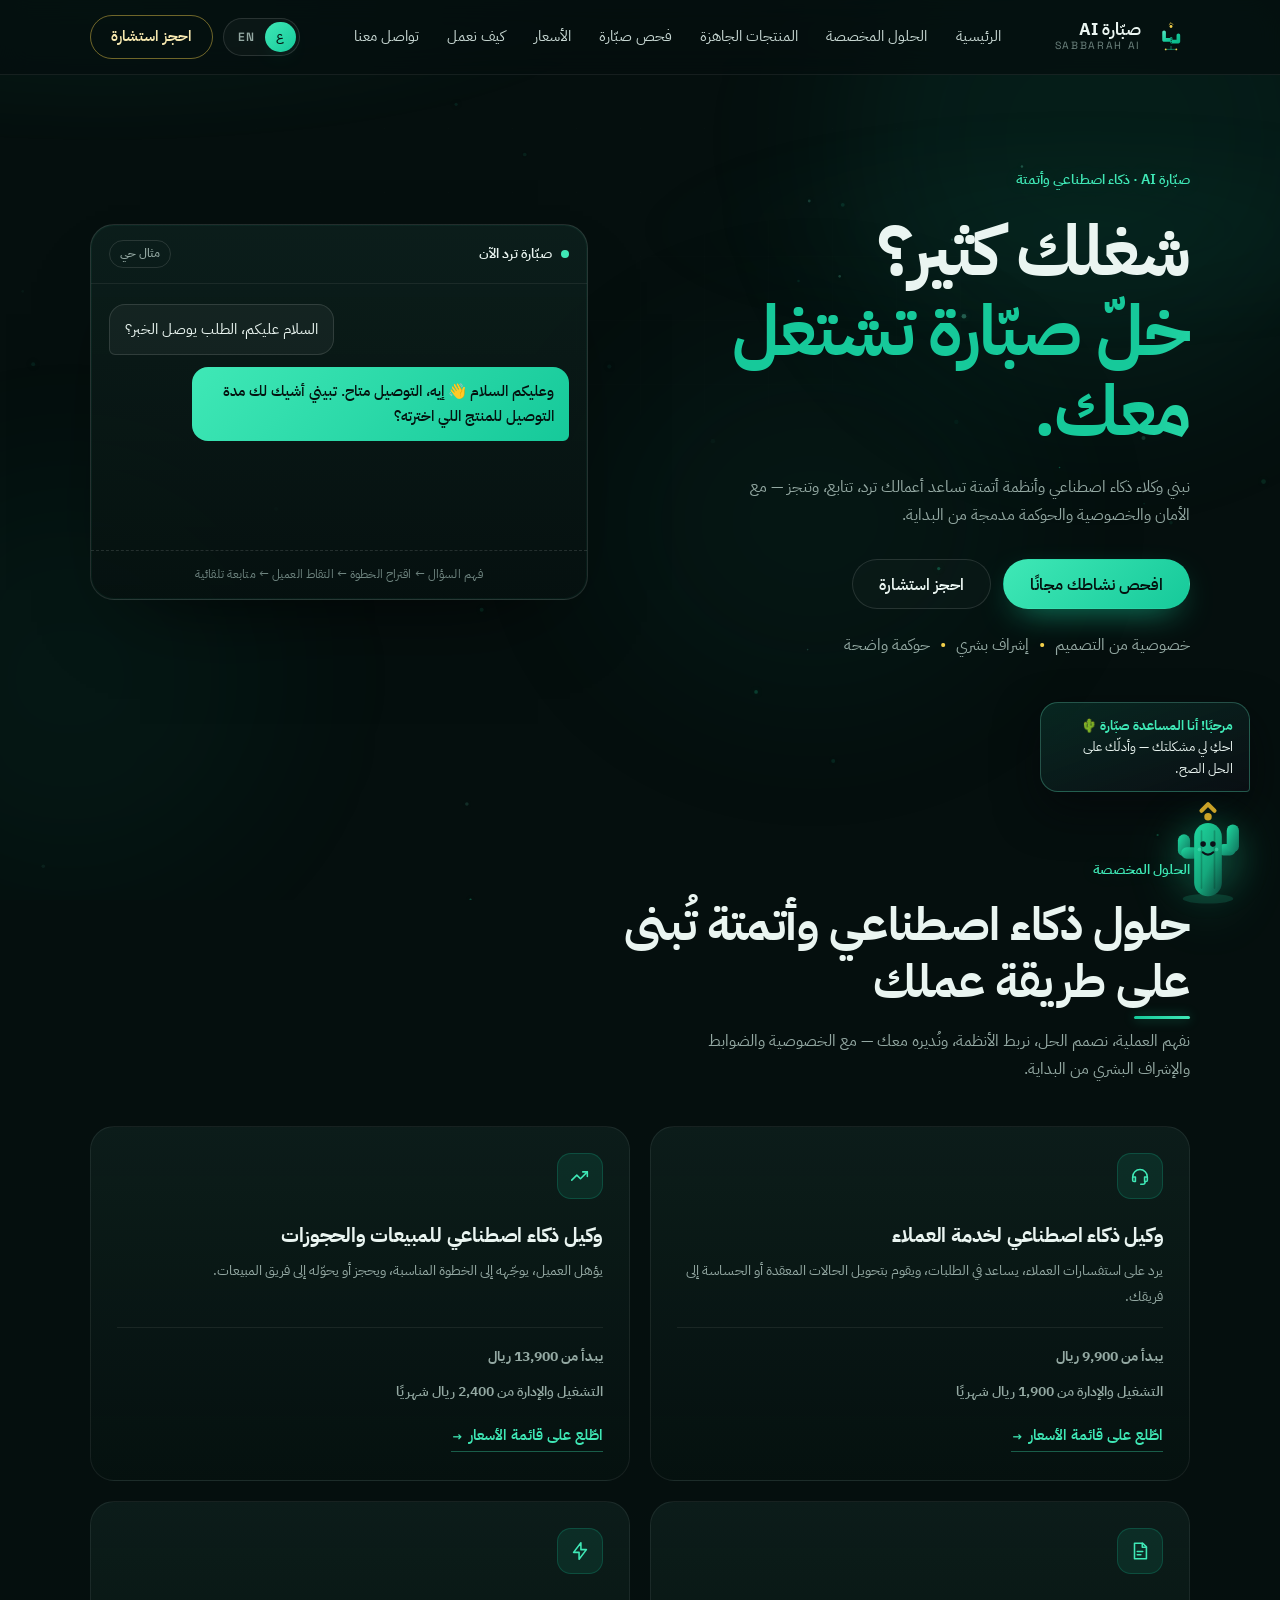
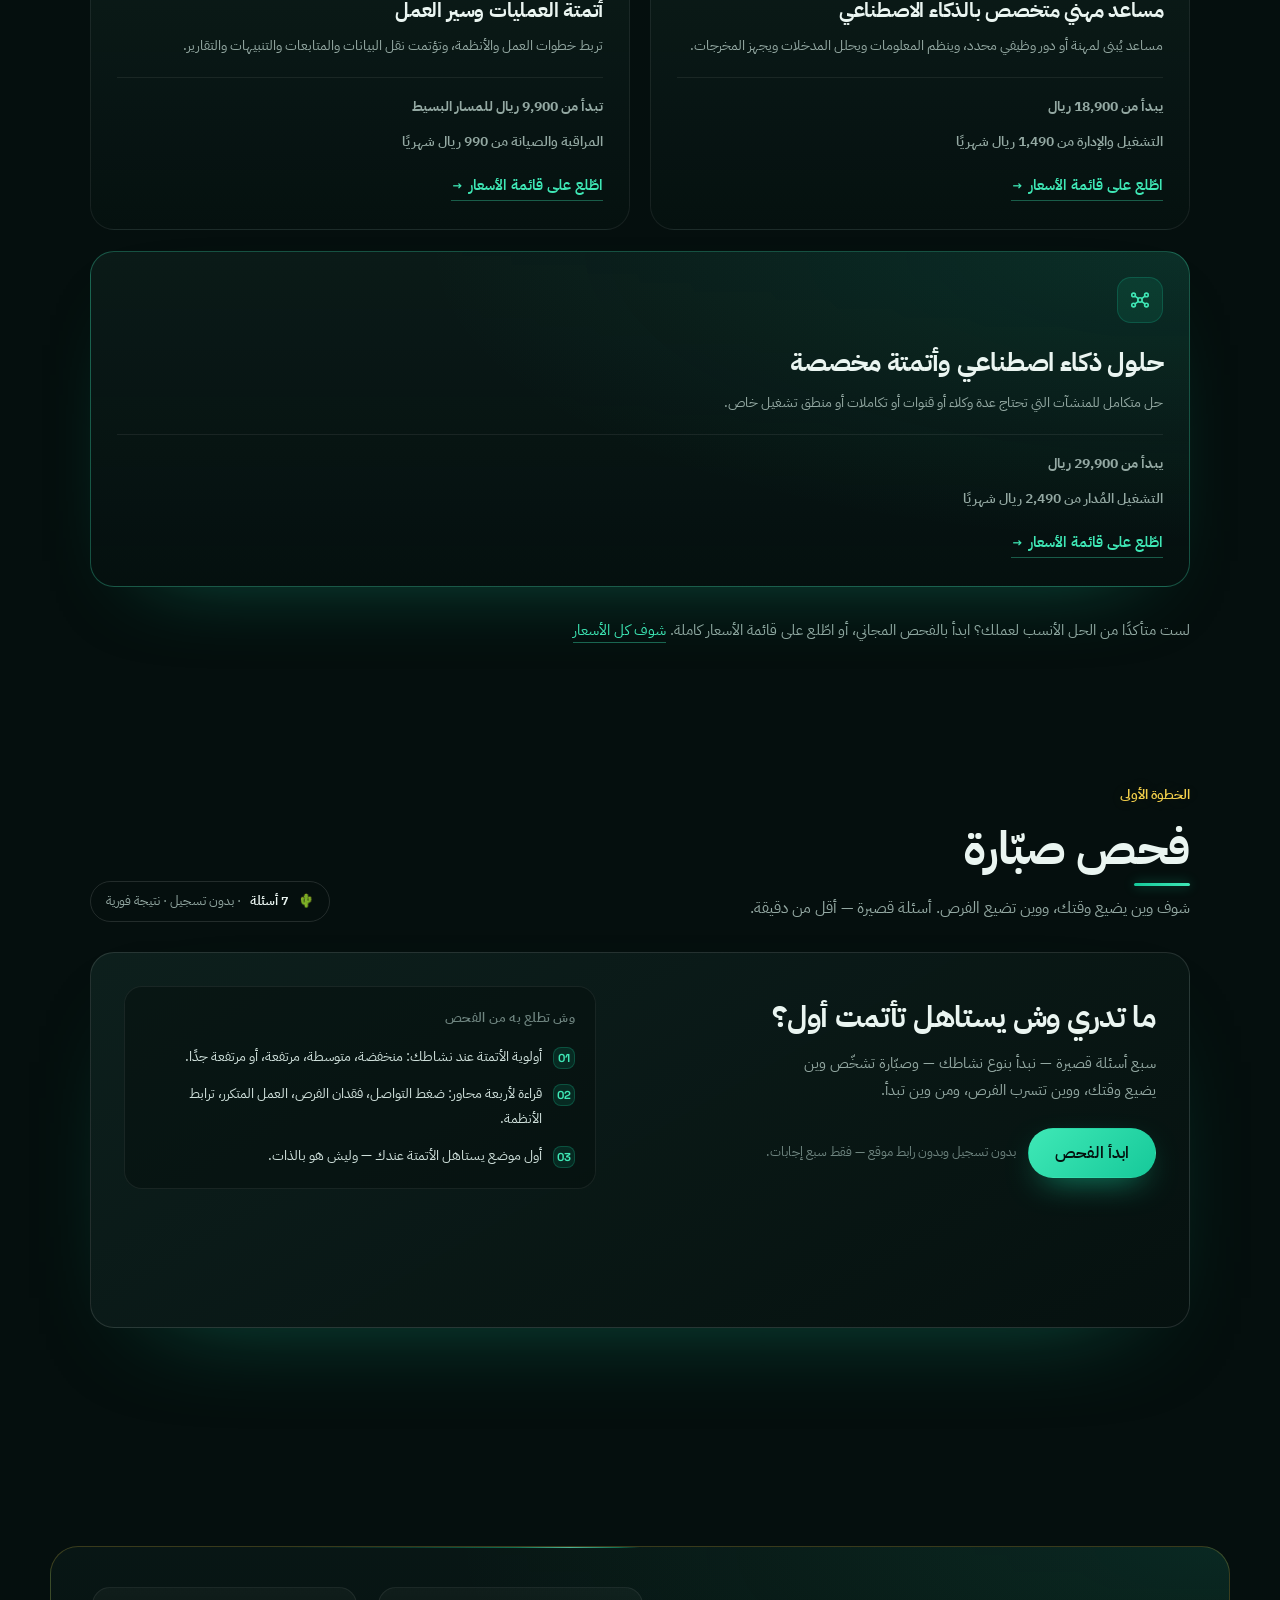
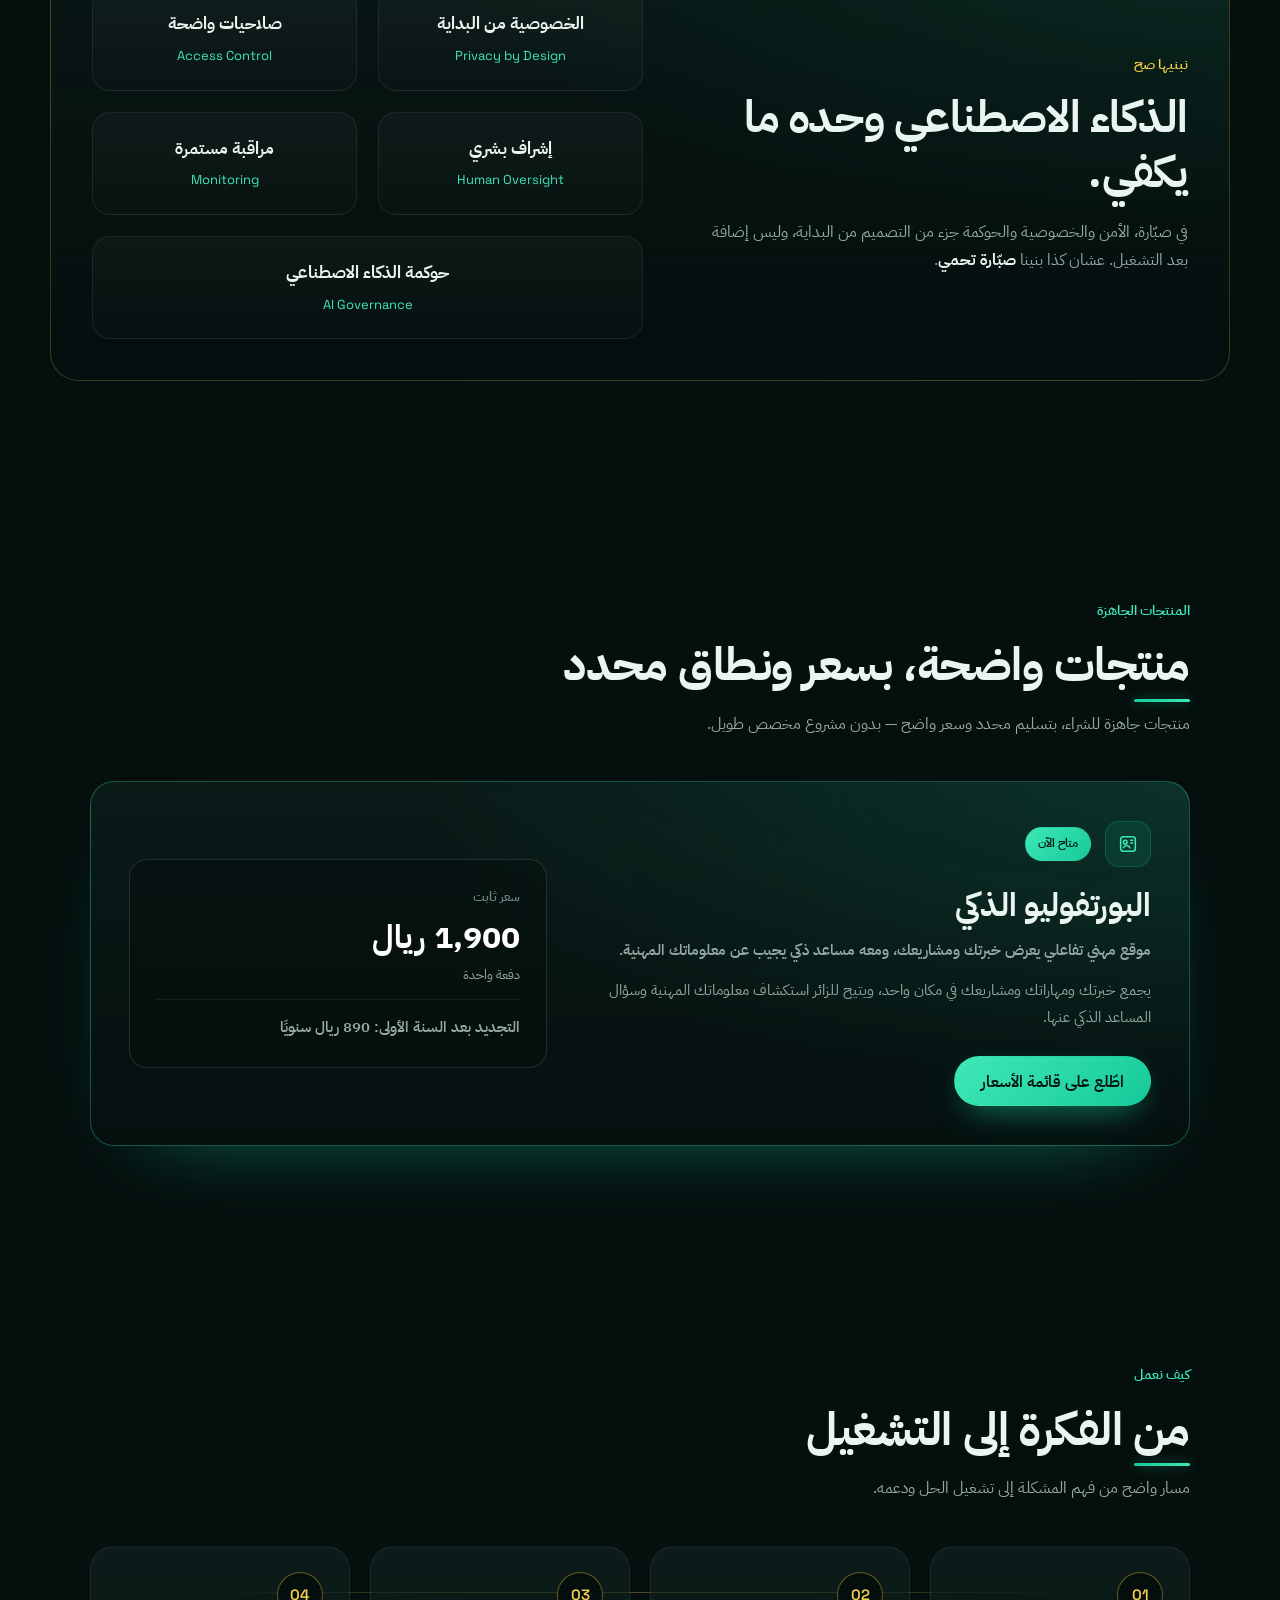
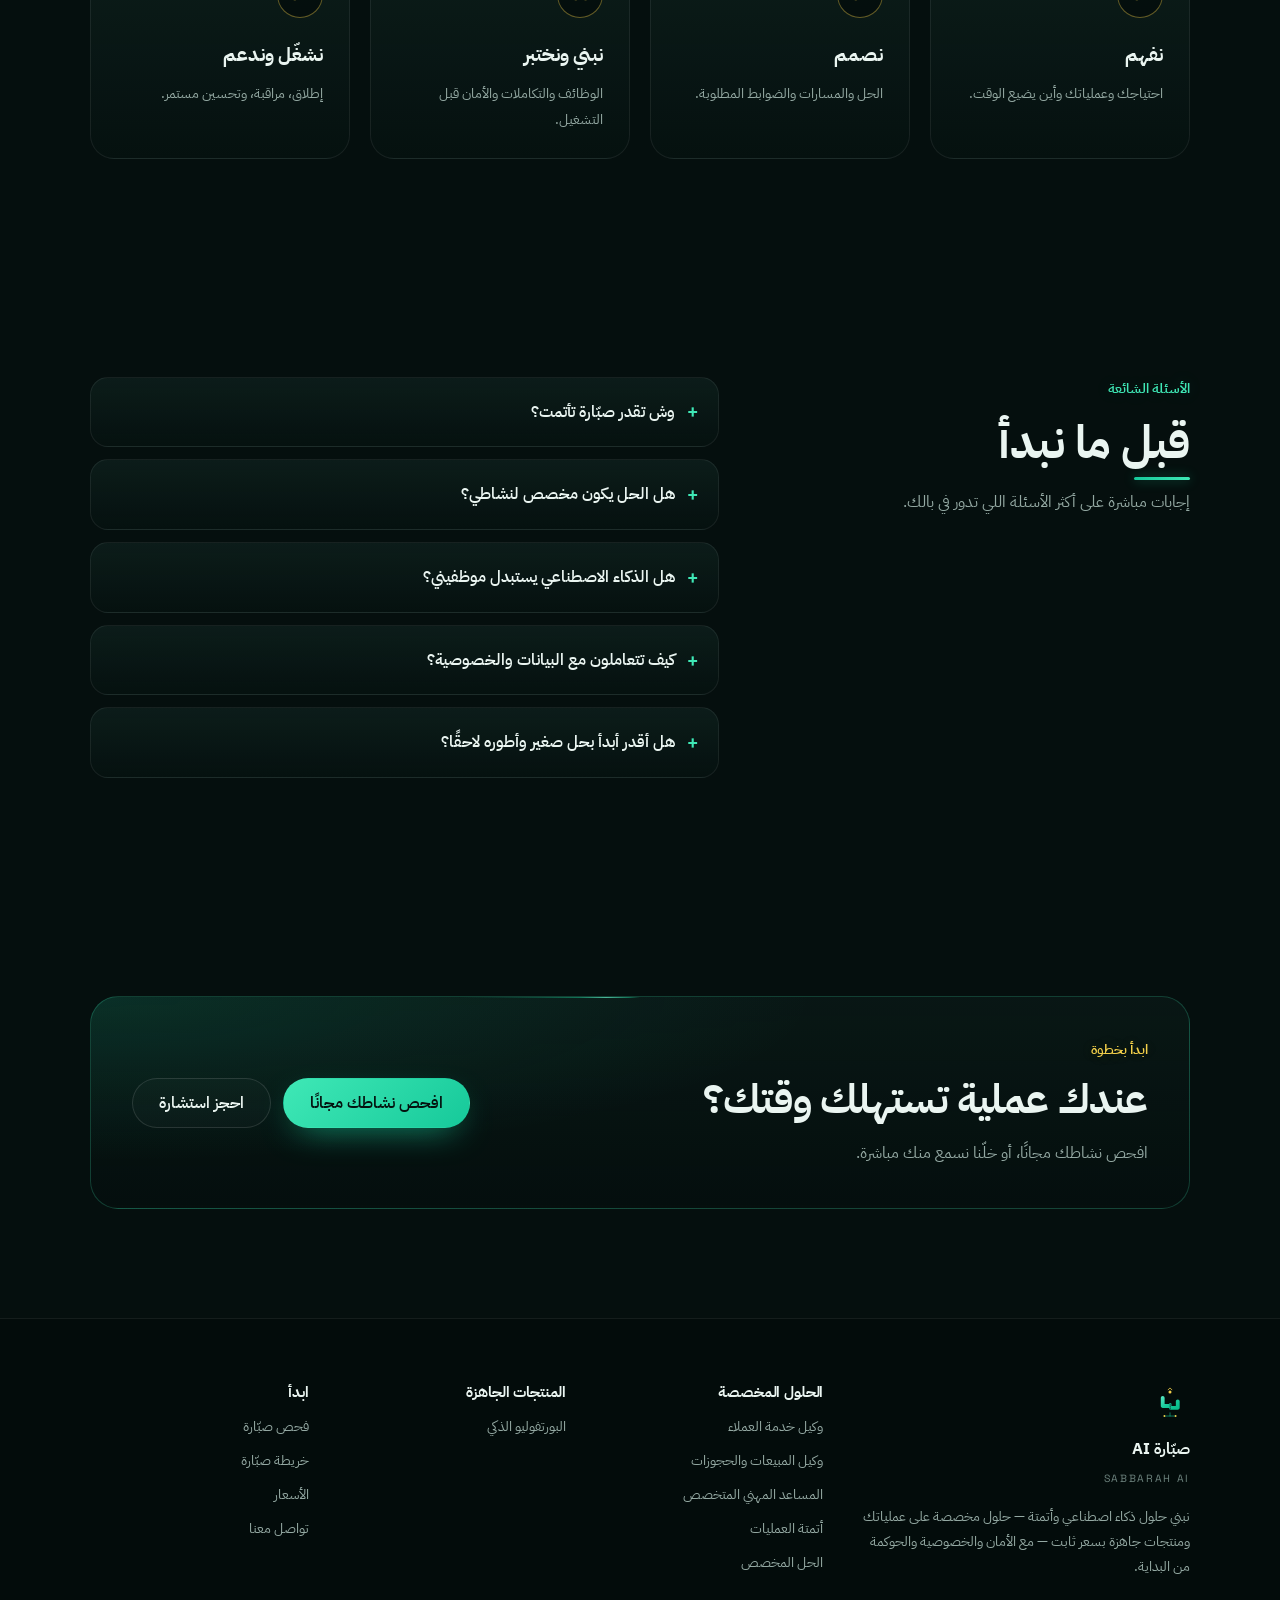
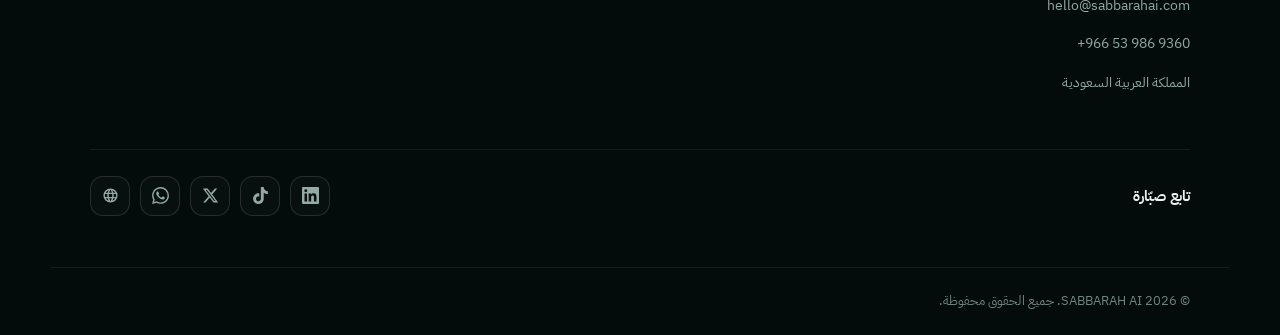
==== commit 111b7742: "Update index.html" ====
--- a/index.html
+++ b/index.html
@@ -129,7 +129,7 @@
       <div class="section-heading reveal">
         <span class="eyebrow" data-en="Custom Solutions">الحلول المخصصة</span>
         <h2 data-en="AI and automation solutions built around the way you work">حلول ذكاء اصطناعي وأتمتة تُبنى على طريقة عملك</h2>
-        <p data-en="We understand the process, design the solution, connect the systems, and run it with you — with privacy, controls, and human oversight from day one.">نفهم العملية، نصمم الحل، نربط الأنظمة، ونشغّله معك — مع الخصوصية والضوابط والإشراف البشري من البداية.</p>
+        <p data-en="We understand the process, design the solution, connect the systems, and run it with you — with privacy, controls, and human oversight from day one.">نفهم العملية، نصمم الحل، نربط الأنظمة، ونُديره معك — مع الخصوصية والضوابط والإشراف البشري من البداية.</p>
       </div>
 
       <div class="sol-grid sol-grid--2 reveal">
@@ -140,7 +140,7 @@
             <span class="sol-card__icon" aria-hidden="true"><svg viewBox="0 0 24 24"><path d="M4 13a8 8 0 0 1 16 0"/><path d="M4 13v3.5a1.5 1.5 0 0 0 1.5 1.5H7v-5H4ZM20 13v3.5a1.5 1.5 0 0 1-1.5 1.5H17v-5h3Z"/><path d="M17.5 18v.8a2.2 2.2 0 0 1-2.2 2.2H12.8"/></svg></span>
           </span>
           <h3 data-en="AI Customer Service Agent">وكيل ذكاء اصطناعي لخدمة العملاء</h3>
-          <p data-en="Answers customer inquiries, helps with orders, and hands complex or sensitive cases to your team.">يرد على استفسارات العملاء، يساعد في الطلبات، ويحوّل الحالات المعقدة أو الحساسة إلى فريقك.</p>
+          <p data-en="Answers customer inquiries, helps with orders, and hands complex or sensitive cases to your team.">يرد على استفسارات العملاء، يساعد في الطلبات، ويقوم بتحويل الحالات المعقدة أو الحساسة إلى فريقك.</p>
           <div class="price-block">
             <div class="price-block__rule"></div>
             <p class="price-block__main" data-en="From SAR 9,900">يبدأ من 9,900 ريال</p>
@@ -199,7 +199,7 @@
           <span class="sol-card__top">
             <span class="sol-card__icon" aria-hidden="true"><svg viewBox="0 0 24 24"><circle cx="12" cy="12" r="2.4"/><circle cx="5" cy="6.5" r="2"/><circle cx="19" cy="6.5" r="2"/><circle cx="5" cy="17.5" r="2"/><circle cx="19" cy="17.5" r="2"/><path d="M6.6 7.8 10.2 10.6M17.4 7.8 13.8 10.6M6.6 16.2 10.2 13.4M17.4 16.2 13.8 13.4"/></svg></span>
           </span>
-          <h3 data-en="Custom AI &amp; Automation Solution">حل ذكاء اصطناعي وأتمتة مخصص</h3>
+          <h3 data-en="Custom AI &amp; Automation Solution">حلول ذكاء اصطناعي وأتمتة مخصصة</h3>
           <p data-en="A complete solution for organisations that need several agents, channels, integrations, or their own operating logic.">حل متكامل للمنشآت التي تحتاج عدة وكلاء أو قنوات أو تكاملات أو منطق تشغيل خاص.</p>
           <div class="price-block">
             <div class="price-block__rule"></div>
@@ -211,7 +211,7 @@
 
       </div>
 
-      <p class="solutions__note reveal" data-en="Not sure which one fits? Start with the free check, or see the full price list. <a href=&quot;pricing.html&quot;>View all pricing</a>">ما تدري أيها يناسبك؟ ابدأ بالفحص المجاني، أو اطّلع على قائمة الأسعار كاملة. <a href="pricing.html">شوف كل الأسعار</a></p>
+      <p class="solutions__note reveal" data-en="Not sure which one fits? Start with the free check, or see the full price list. <a href=&quot;pricing.html&quot;>View all pricing</a>">لست متأكدًا من الحل الأنسب لعملك؟ ابدأ بالفحص المجاني، أو اطّلع على قائمة الأسعار كاملة. <a href="pricing.html">شوف كل الأسعار</a></p>
     </div>
   </section>
 
@@ -236,7 +236,7 @@
               <p data-en="Seven short questions — starting with your business type — and Sabbarah pinpoints where your time goes, where opportunities leak, and where to start.">سبع أسئلة قصيرة — نبدأ بنوع نشاطك — وصبّارة تشخّص وين يضيع وقتك، ووين تتسرب الفرص، ومن وين تبدأ.</p>
               <div class="scan__intro-actions">
                 <button class="button button--primary" id="scanStart" data-en="Start the check">ابدأ الفحص</button>
-                <span class="scan__hint" data-en="No sign-up and no website link — just seven answers.">بدون تسجيل وبدون رابط موقع — بس سبع إجابات.</span>
+                <span class="scan__hint" data-en="No sign-up and no website link — just seven answers.">بدون تسجيل وبدون رابط موقع — فقط سبع إجابات.</span>
               </div>
             </div>
             <div class="scan__preview">
@@ -305,7 +305,7 @@
       <div class="guard__copy">
         <span class="eyebrow eyebrow--gold" data-en="We build it right">نبنيها صح</span>
         <h2 data-en="AI alone is not enough.">الذكاء الاصطناعي وحده ما يكفي.</h2>
-        <p data-en="At Sabbarah, security, privacy, and governance are part of the design from day one — not an addition after launch. This is <b>صبّارة تحمي</b>.">في صبّارة، الأمن والخصوصية والحوكمة جزء من التصميم من البداية، وليس إضافة بعد التشغيل. هذا هو <b>صبّارة تحمي</b>.</p>
+        <p data-en="At Sabbarah, security, privacy, and governance are part of the design from day one — not an addition after launch. This is <b>صبّارة تحمي</b>.">في صبّارة، الأمن والخصوصية والحوكمة جزء من التصميم من البداية، وليس إضافة بعد التشغيل. عشان كذا بنينا <b>صبّارة تحمي</b>.</p>
       </div>
       <ul class="guard__list">
         <li><b data-en="Privacy by Design">الخصوصية من البداية</b><span data-en="الخصوصية من البداية">Privacy by Design</span></li>
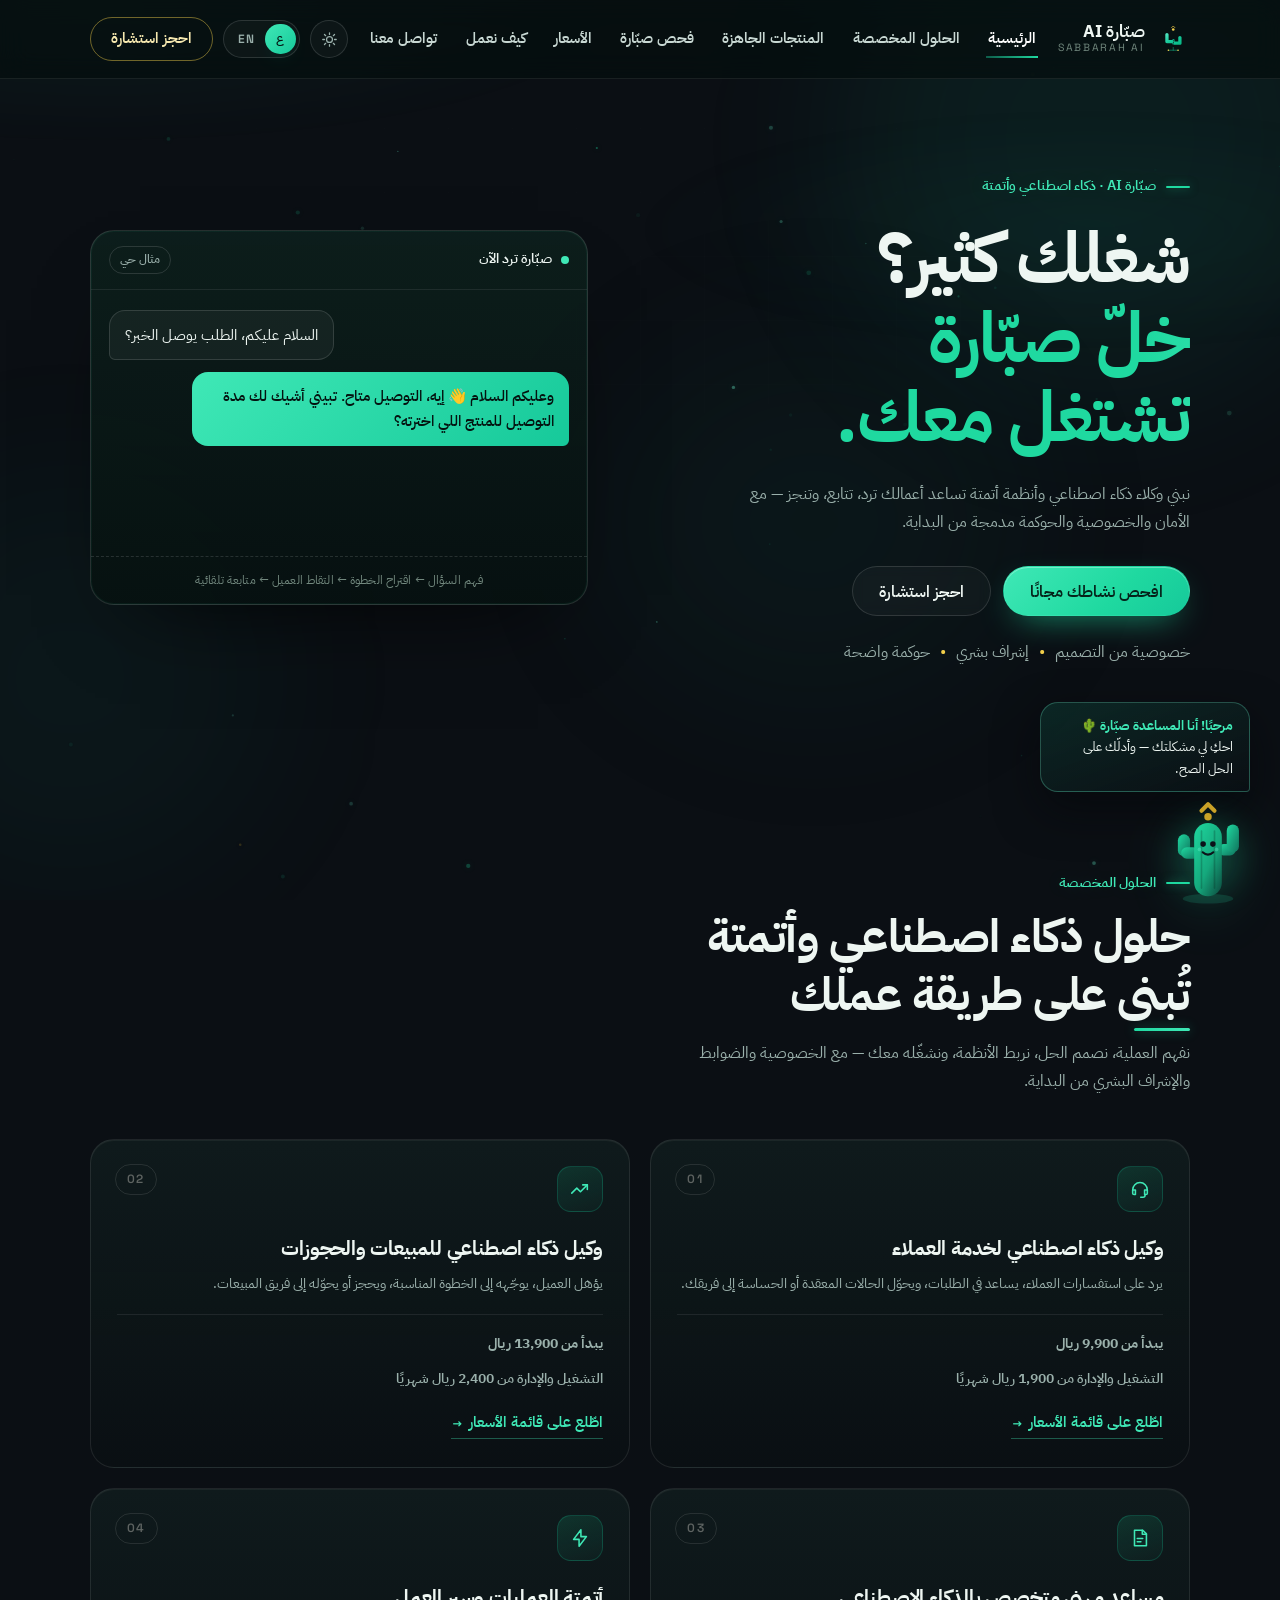
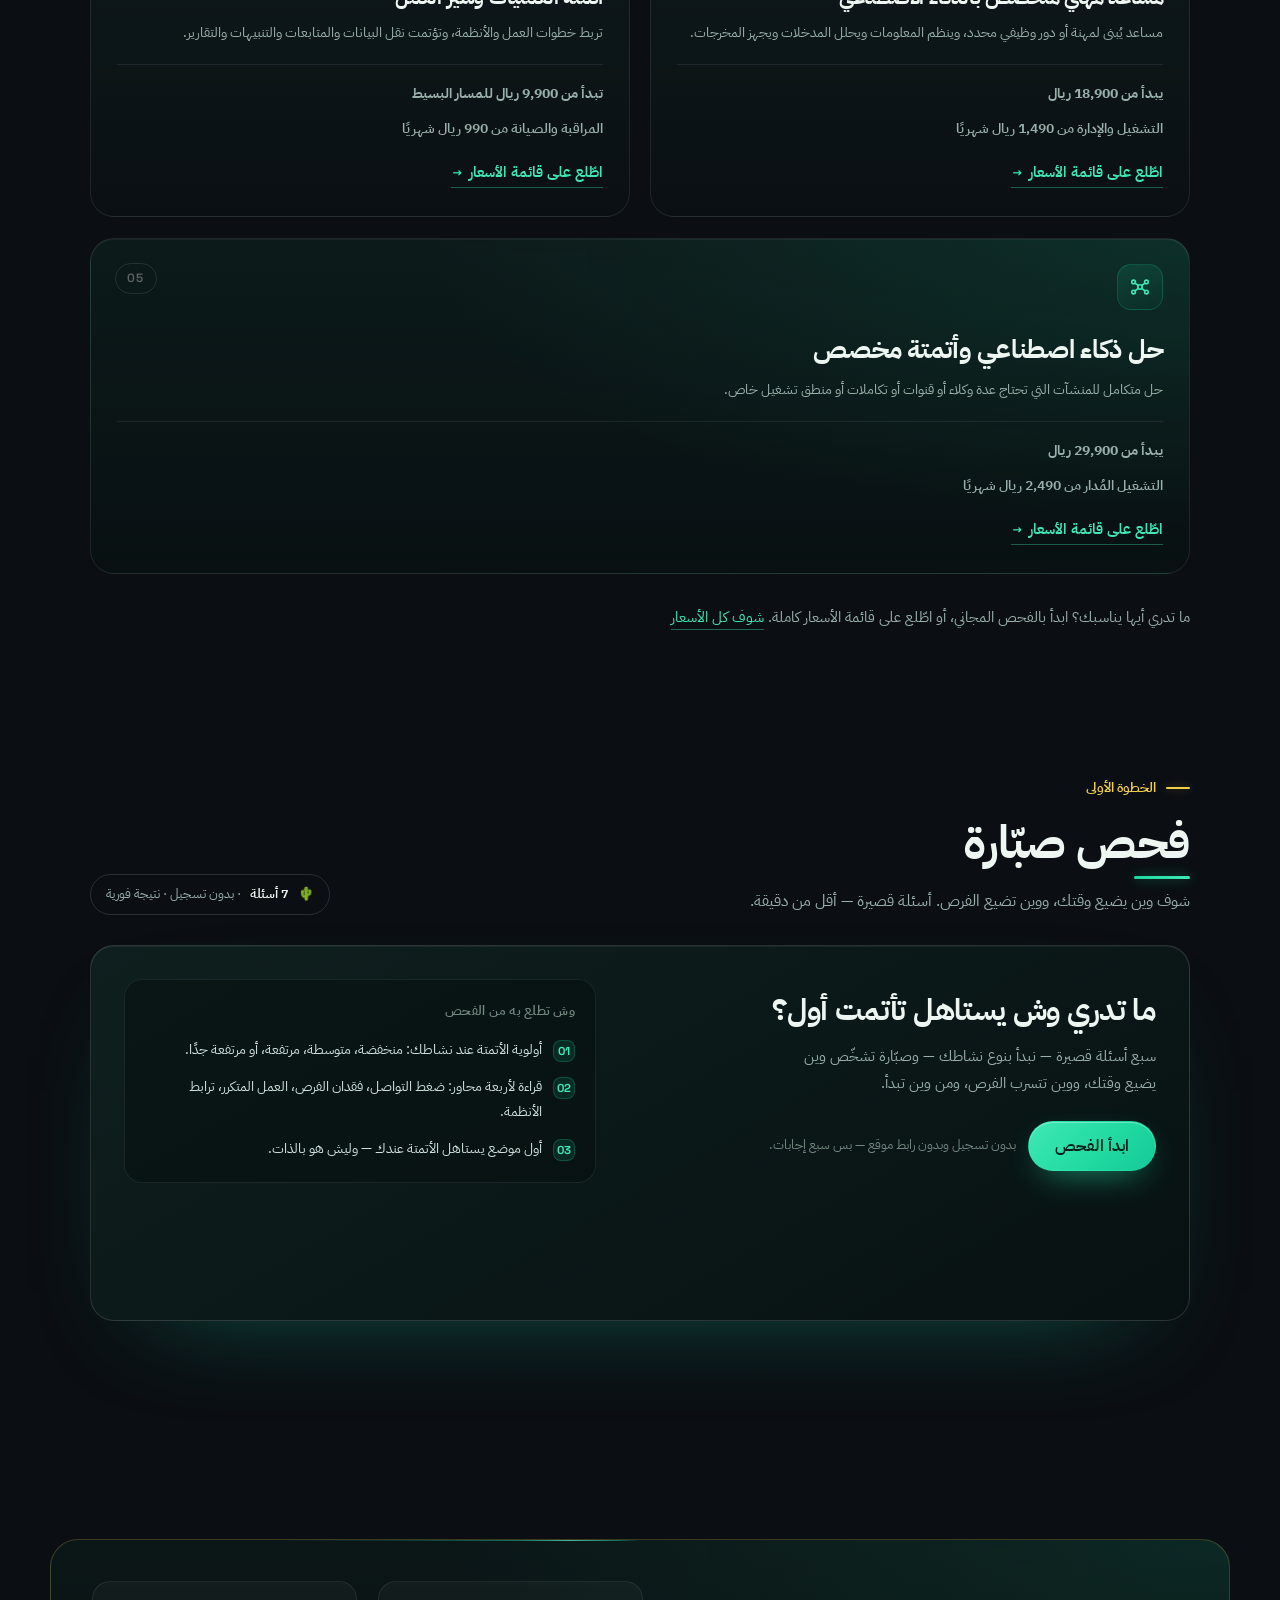
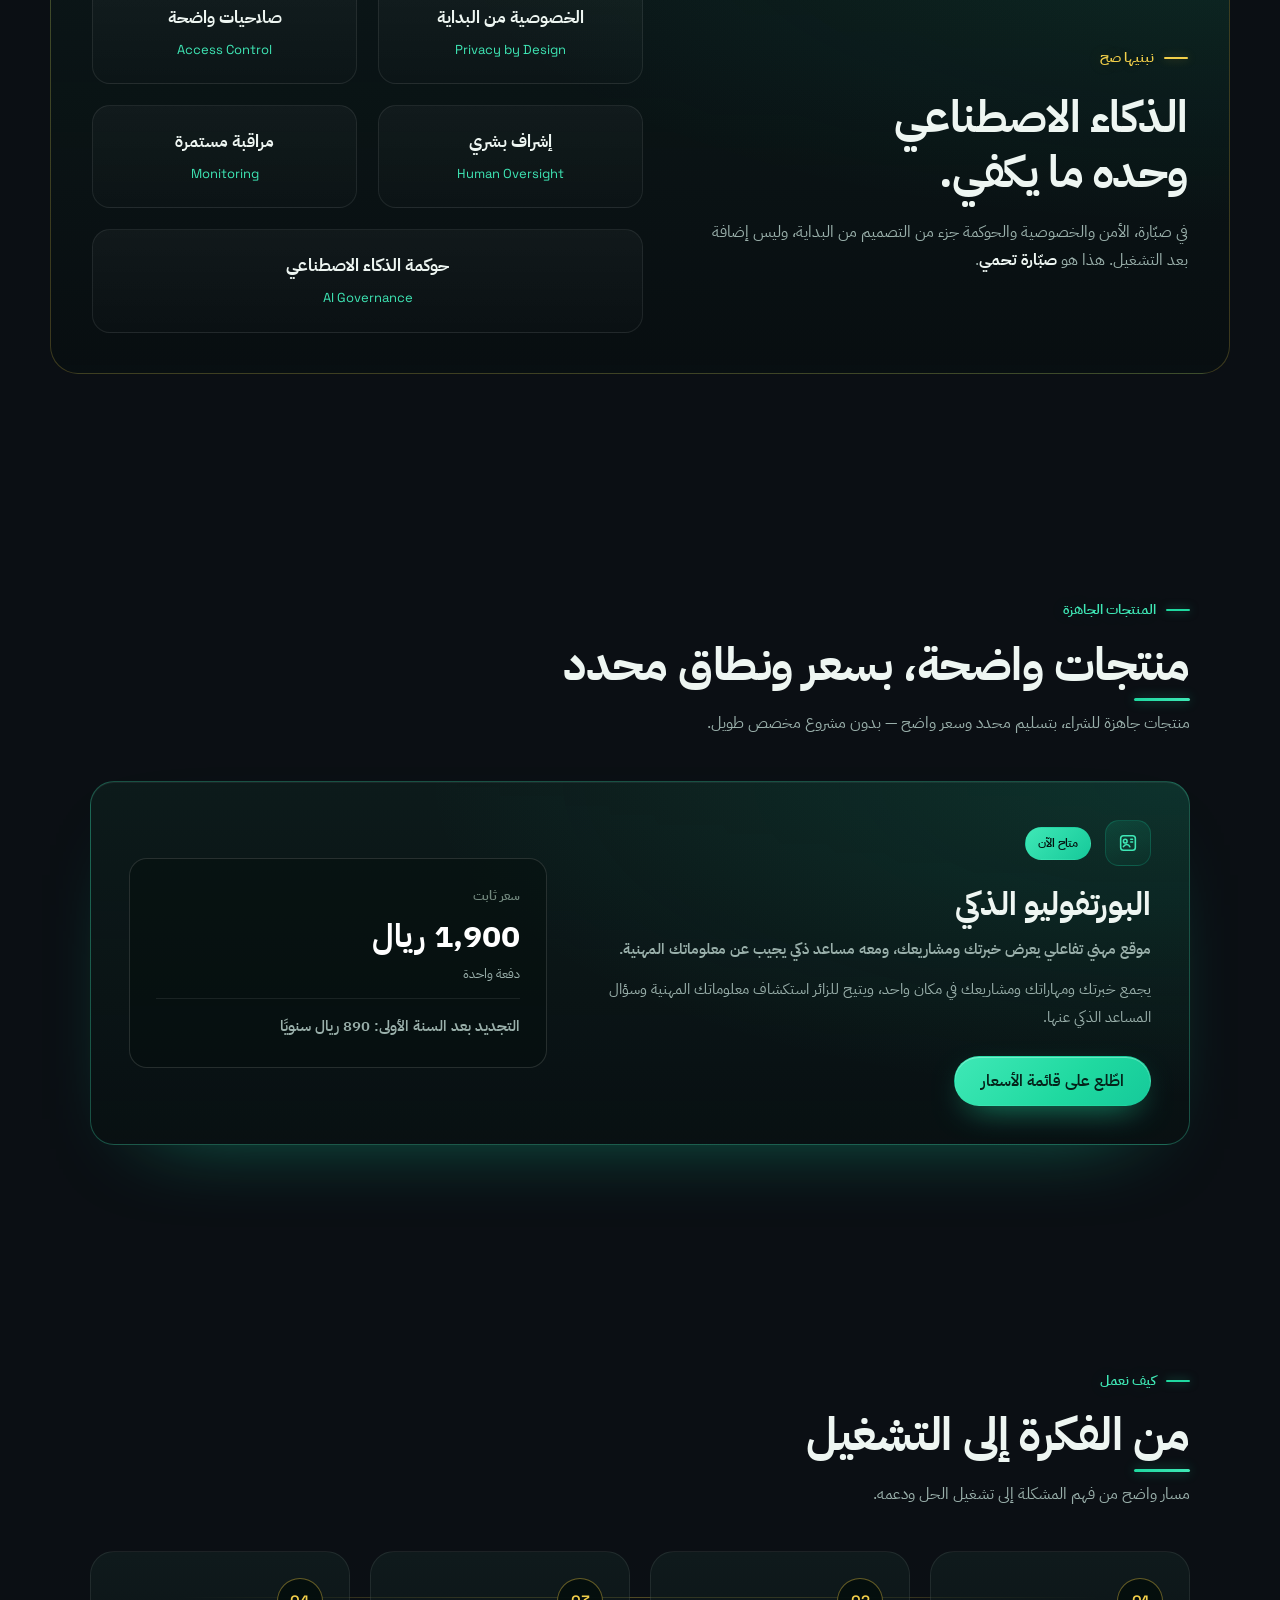
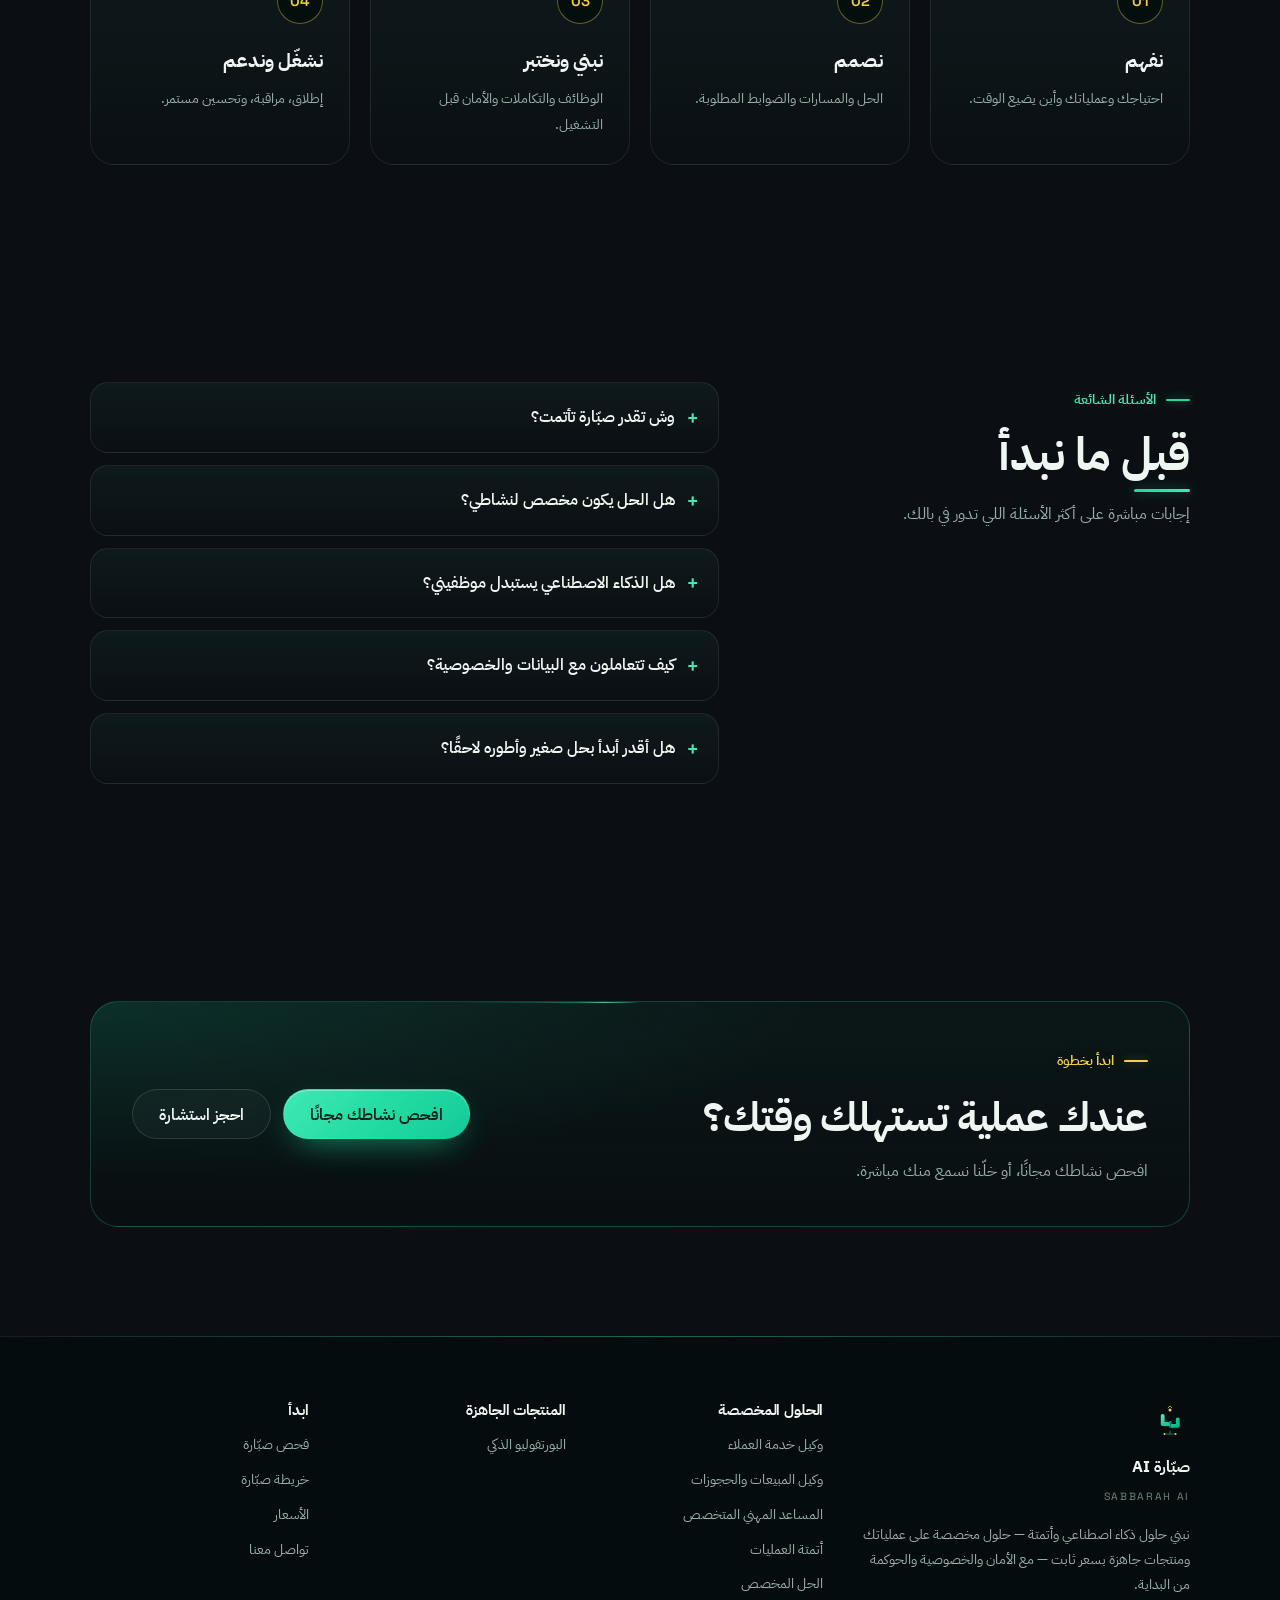
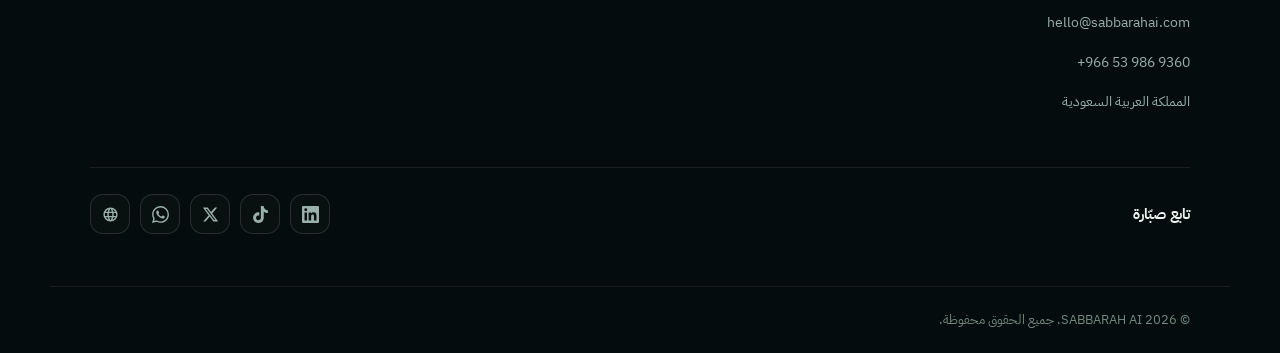
==== commit 05f18674: "Add files via upload" ====
--- a/index.html
+++ b/index.html
@@ -14,6 +14,7 @@
 (function(){
   var d=document.documentElement;
   try{
+    if(localStorage.getItem('sabbarah-theme')==='light')d.setAttribute('data-theme','light');
     var l=localStorage.getItem('sabbarah-lang')==='en'?'en':'ar';
     d.setAttribute('data-lang',l);
     if(l==='en'){d.lang='en';d.dir='ltr';setTimeout(function(){d.classList.add('i18n-ready')},900);}
@@ -74,7 +75,7 @@
     </a>
 
     <nav class="nav-menu" id="navMenu" aria-label="التنقل الرئيسي" data-en-aria-label="Main navigation">
-      <a href="#top" data-en="Home">الرئيسية</a>
+      <a href="#top" aria-current="page" data-en="Home">الرئيسية</a>
       <a href="#custom-solutions" data-en="Custom Solutions">الحلول المخصصة</a>
       <a href="#ready-products" data-en="Ready Products">المنتجات الجاهزة</a>
       <a href="#scan" data-en="Sabbarah Scan">فحص صبّارة</a>
@@ -84,6 +85,10 @@
     </nav>
 
     <div class="nav-actions">
+      <button class="theme-toggle" type="button" aria-pressed="false" aria-label="تبديل المظهر" data-en-aria-label="Toggle theme">
+        <svg class="tt-sun" viewBox="0 0 24 24" aria-hidden="true"><circle cx="12" cy="12" r="4.2"/><path d="M12 2.5v2.4M12 19.1v2.4M2.5 12h2.4M19.1 12h2.4M4.9 4.9l1.7 1.7M17.4 17.4l1.7 1.7M19.1 4.9l-1.7 1.7M6.6 17.4l-1.7 1.7"/></svg>
+        <svg class="tt-moon" viewBox="0 0 24 24" aria-hidden="true"><path d="M20.2 13.6A8.2 8.2 0 0 1 10.4 3.8a8.2 8.2 0 1 0 9.8 9.8Z"/></svg>
+      </button>
       <div class="lang-switch" role="group" aria-label="اللغة" data-en-aria-label="Language">
         <button type="button" data-lang-btn="ar" aria-pressed="true" lang="ar">ع</button>
         <button type="button" data-lang-btn="en" aria-pressed="false" lang="en">EN</button>
@@ -129,7 +134,7 @@
       <div class="section-heading reveal">
         <span class="eyebrow" data-en="Custom Solutions">الحلول المخصصة</span>
         <h2 data-en="AI and automation solutions built around the way you work">حلول ذكاء اصطناعي وأتمتة تُبنى على طريقة عملك</h2>
-        <p data-en="We understand the process, design the solution, connect the systems, and run it with you — with privacy, controls, and human oversight from day one.">نفهم العملية، نصمم الحل، نربط الأنظمة، ونُديره معك — مع الخصوصية والضوابط والإشراف البشري من البداية.</p>
+        <p data-en="We understand the process, design the solution, connect the systems, and run it with you — with privacy, controls, and human oversight from day one.">نفهم العملية، نصمم الحل، نربط الأنظمة، ونشغّله معك — مع الخصوصية والضوابط والإشراف البشري من البداية.</p>
       </div>
 
       <div class="sol-grid sol-grid--2 reveal">
@@ -140,7 +145,7 @@
             <span class="sol-card__icon" aria-hidden="true"><svg viewBox="0 0 24 24"><path d="M4 13a8 8 0 0 1 16 0"/><path d="M4 13v3.5a1.5 1.5 0 0 0 1.5 1.5H7v-5H4ZM20 13v3.5a1.5 1.5 0 0 1-1.5 1.5H17v-5h3Z"/><path d="M17.5 18v.8a2.2 2.2 0 0 1-2.2 2.2H12.8"/></svg></span>
           </span>
           <h3 data-en="AI Customer Service Agent">وكيل ذكاء اصطناعي لخدمة العملاء</h3>
-          <p data-en="Answers customer inquiries, helps with orders, and hands complex or sensitive cases to your team.">يرد على استفسارات العملاء، يساعد في الطلبات، ويقوم بتحويل الحالات المعقدة أو الحساسة إلى فريقك.</p>
+          <p data-en="Answers customer inquiries, helps with orders, and hands complex or sensitive cases to your team.">يرد على استفسارات العملاء، يساعد في الطلبات، ويحوّل الحالات المعقدة أو الحساسة إلى فريقك.</p>
           <div class="price-block">
             <div class="price-block__rule"></div>
             <p class="price-block__main" data-en="From SAR 9,900">يبدأ من 9,900 ريال</p>
@@ -199,7 +204,7 @@
           <span class="sol-card__top">
             <span class="sol-card__icon" aria-hidden="true"><svg viewBox="0 0 24 24"><circle cx="12" cy="12" r="2.4"/><circle cx="5" cy="6.5" r="2"/><circle cx="19" cy="6.5" r="2"/><circle cx="5" cy="17.5" r="2"/><circle cx="19" cy="17.5" r="2"/><path d="M6.6 7.8 10.2 10.6M17.4 7.8 13.8 10.6M6.6 16.2 10.2 13.4M17.4 16.2 13.8 13.4"/></svg></span>
           </span>
-          <h3 data-en="Custom AI &amp; Automation Solution">حلول ذكاء اصطناعي وأتمتة مخصصة</h3>
+          <h3 data-en="Custom AI &amp; Automation Solution">حل ذكاء اصطناعي وأتمتة مخصص</h3>
           <p data-en="A complete solution for organisations that need several agents, channels, integrations, or their own operating logic.">حل متكامل للمنشآت التي تحتاج عدة وكلاء أو قنوات أو تكاملات أو منطق تشغيل خاص.</p>
           <div class="price-block">
             <div class="price-block__rule"></div>
@@ -211,7 +216,7 @@
 
       </div>
 
-      <p class="solutions__note reveal" data-en="Not sure which one fits? Start with the free check, or see the full price list. <a href=&quot;pricing.html&quot;>View all pricing</a>">لست متأكدًا من الحل الأنسب لعملك؟ ابدأ بالفحص المجاني، أو اطّلع على قائمة الأسعار كاملة. <a href="pricing.html">شوف كل الأسعار</a></p>
+      <p class="solutions__note reveal" data-en="Not sure which one fits? Start with the free check, or see the full price list. <a href=&quot;pricing.html&quot;>View all pricing</a>">ما تدري أيها يناسبك؟ ابدأ بالفحص المجاني، أو اطّلع على قائمة الأسعار كاملة. <a href="pricing.html">شوف كل الأسعار</a></p>
     </div>
   </section>
 
@@ -236,7 +241,7 @@
               <p data-en="Seven short questions — starting with your business type — and Sabbarah pinpoints where your time goes, where opportunities leak, and where to start.">سبع أسئلة قصيرة — نبدأ بنوع نشاطك — وصبّارة تشخّص وين يضيع وقتك، ووين تتسرب الفرص، ومن وين تبدأ.</p>
               <div class="scan__intro-actions">
                 <button class="button button--primary" id="scanStart" data-en="Start the check">ابدأ الفحص</button>
-                <span class="scan__hint" data-en="No sign-up and no website link — just seven answers.">بدون تسجيل وبدون رابط موقع — فقط سبع إجابات.</span>
+                <span class="scan__hint" data-en="No sign-up and no website link — just seven answers.">بدون تسجيل وبدون رابط موقع — بس سبع إجابات.</span>
               </div>
             </div>
             <div class="scan__preview">
@@ -305,7 +310,7 @@
       <div class="guard__copy">
         <span class="eyebrow eyebrow--gold" data-en="We build it right">نبنيها صح</span>
         <h2 data-en="AI alone is not enough.">الذكاء الاصطناعي وحده ما يكفي.</h2>
-        <p data-en="At Sabbarah, security, privacy, and governance are part of the design from day one — not an addition after launch. This is <b>صبّارة تحمي</b>.">في صبّارة، الأمن والخصوصية والحوكمة جزء من التصميم من البداية، وليس إضافة بعد التشغيل. عشان كذا بنينا <b>صبّارة تحمي</b>.</p>
+        <p data-en="At Sabbarah, security, privacy, and governance are part of the design from day one — not an addition after launch. This is <b>صبّارة تحمي</b>.">في صبّارة، الأمن والخصوصية والحوكمة جزء من التصميم من البداية، وليس إضافة بعد التشغيل. هذا هو <b>صبّارة تحمي</b>.</p>
       </div>
       <ul class="guard__list">
         <li><b data-en="Privacy by Design">الخصوصية من البداية</b><span data-en="الخصوصية من البداية">Privacy by Design</span></li>
--- a/css/zahra.css
+++ b/css/zahra.css
@@ -6,18 +6,21 @@
    Tokens
    ============================================================ */
 :root{
-  --bg:#050f0e;
-  --bg-soft:#071614;
-  --ink:#eaf5f1;
-  --muted:#94a9a3;
-  --muted-dim:#6f8580;
-  --teal:#16c99a;
+  --bg:#0b0f14;                /* Obsidian — الأرضية الرسمية للهوية */
+  --bg-soft:#0e141b;
+  --ink:#eef6f2;
+  --white:#f5f7f6;             /* يستخدمه حقل إدخال المساعدة */
+  --sand:#f5f1e8;              /* Sand White */
+  --slate:#8a94a6;             /* Slate */
+  --muted:#9ab0ab;
+  --muted-dim:#73897f;
+  --teal:#16c99a;              /* أخضر الشعار — لا يتغير */
   --mint:#3fe8b6;
   --gold:#f2cf4a;
-  --line:rgba(255,255,255,.07);
-  --line-strong:rgba(255,255,255,.12);
-  --card:linear-gradient(180deg,rgba(18,40,36,.55),rgba(7,20,18,.45));
-  --card-hover:linear-gradient(180deg,rgba(22,50,44,.7),rgba(8,24,21,.55));
+  --line:rgba(255,255,255,.08);
+  --line-strong:rgba(255,255,255,.13);
+  --card:linear-gradient(180deg,rgba(20,38,36,.5),rgba(9,17,19,.42));
+  --card-hover:linear-gradient(180deg,rgba(24,48,44,.62),rgba(10,19,21,.5));
   --radius-lg:24px;
   --radius:18px;
   --radius-sm:12px;
@@ -25,7 +28,7 @@
   --gutter:clamp(18px,4vw,40px);
   --section-pad:clamp(76px,8.5vw,128px);
   --grid-gap:clamp(16px,1.6vw,22px);
-  --green:#16c99a;--jade:#0e5c4a;   /* أسماء بديلة يستخدمها css/glow.css */
+  --green:#1fd9a0;--jade:#0e5c4a;   /* Sabbarah Green الرسمي + Deep Jade — يستخدمها css/glow.css */
   --ff-ar:"IBM Plex Sans Arabic",system-ui,"Segoe UI",sans-serif;
   --ff-lat:"Space Grotesk","IBM Plex Sans Arabic",sans-serif;
 }
@@ -749,3 +752,305 @@
   .price-card{padding:24px 20px}
   .price-card__price{font-size:29px}
 }
+
+/* ============================================================
+   ⬥ PREMIUM LAYER — ترقية 2026-08
+   طبقة صقل فوق الأنماط الأساسية: هيدر أبيض، طباعة، بطاقات،
+   أزرار، وحركة متدرجة. تُبنى بالتتالي (cascade) دون حذف أي
+   قاعدة سابقة، وتبقى آمنة مع RTL/LTR والحركة المخفّضة.
+   ============================================================ */
+
+/* ---------- 1) الهيدر — صقل عام + تمييز الصفحة الحالية ---------- */
+.nav{min-height:78px}
+.nav-menu a{font-weight:600}
+.nav-menu a::after{background:linear-gradient(90deg,var(--jade),var(--green))}
+.nav-menu a[aria-current="page"]{color:#fff}
+.nav-menu a[aria-current="page"]::after{transform:scaleX(1)}
+.site-header{transition:background .35s ease,box-shadow .35s ease}
+
+/* ---------- 1b) زر تبديل المظهر (فاتح/داكن) ---------- */
+.theme-toggle{
+  width:38px;height:38px;flex:none;border-radius:999px;cursor:pointer;
+  border:1px solid var(--line-strong);background:rgba(255,255,255,.03);
+  color:var(--muted);display:grid;place-items:center;
+  transition:color .2s ease,border-color .25s ease,background .25s ease,transform .2s ease;
+}
+.theme-toggle:hover{color:var(--ink);border-color:rgba(63,232,182,.45);transform:translateY(-1px)}
+.theme-toggle svg{width:17px;height:17px;fill:none;stroke:currentColor;stroke-width:1.8;
+  stroke-linecap:round;stroke-linejoin:round}
+.theme-toggle .tt-moon{display:none}
+html[data-theme="light"] .theme-toggle .tt-sun{display:none}
+html[data-theme="light"] .theme-toggle .tt-moon{display:block}
+
+/* ---------- 2) طباعة وإيقاع ---------- */
+h1,h2,h3{text-wrap:balance}
+p{text-wrap:pretty}
+html[lang="en"] .eyebrow,html[lang="en"] .kicker{
+  font-family:var(--ff-lat);font-size:12.5px;letter-spacing:.16em;text-transform:uppercase}
+
+/* ---------- 3) شرطة العنوان الصغير (اتجاه-آمنة) ---------- */
+.eyebrow,.kicker{display:inline-flex;align-items:center;gap:10px}
+.eyebrow::before,.kicker::before{
+  content:"";flex:none;width:24px;height:2px;border-radius:2px;
+  background:var(--green);box-shadow:0 0 10px rgba(31,217,160,.5)}
+.eyebrow--gold::before{background:var(--gold);box-shadow:0 0 10px rgba(201,162,39,.4)}
+
+/* ---------- 4) الأزرار ---------- */
+.button{-webkit-tap-highlight-color:transparent}
+.button:active{transform:translateY(0) scale(.98)}
+.button--primary{
+  background:linear-gradient(135deg,var(--mint),var(--green) 60%,var(--teal));
+  color:#05221a;
+  box-shadow:inset 0 1px 0 rgba(255,255,255,.32),0 12px 34px -14px rgba(31,217,160,.8);
+}
+.button--ghost{background:rgba(255,255,255,.03);-webkit-backdrop-filter:blur(6px);backdrop-filter:blur(6px)}
+
+/* ---------- 5) البطاقات ---------- */
+.sol-card,.price-card{border-color:rgba(255,255,255,.09)}
+.sol-card{box-shadow:inset 0 1px 0 rgba(255,255,255,.05)}
+.sol-card:hover{box-shadow:inset 0 1px 0 rgba(255,255,255,.07),0 26px 60px -40px rgba(22,201,154,.6)}
+.price-card{box-shadow:inset 0 1px 0 rgba(255,255,255,.05)}
+.price-card:hover{box-shadow:inset 0 1px 0 rgba(255,255,255,.07),0 26px 60px -40px rgba(22,201,154,.6)}
+.ready-flag{box-shadow:inset 0 1px 0 rgba(255,255,255,.06),0 34px 90px -60px rgba(22,201,154,.7)}
+.scan{box-shadow:inset 0 1px 0 rgba(255,255,255,.05),0 40px 110px -70px rgba(22,201,154,.55)}
+.sol-card__icon,.price-card__icon{
+  background:linear-gradient(160deg,rgba(31,217,160,.14),rgba(14,92,74,.10));
+  transition:transform .28s ease,border-color .28s ease}
+.sol-card:hover .sol-card__icon,.price-card:hover .price-card__icon{
+  transform:translateY(-2px);border-color:rgba(31,217,160,.4)}
+/* أرقام تحريرية على بطاقات الحلول (الرئيسية) */
+.sol-grid--2{counter-reset:solnum}
+.sol-grid--2>.sol-card{counter-increment:solnum}
+.sol-grid--2>.sol-card::before{
+  content:"0" counter(solnum);
+  position:absolute;top:24px;inset-inline-end:24px;
+  font-family:var(--ff-lat);font-size:12px;font-weight:600;letter-spacing:.12em;
+  color:rgba(245,241,232,.35);
+  border:1px solid rgba(255,255,255,.10);border-radius:999px;padding:4px 11px;
+  transition:color .3s ease,border-color .3s ease}
+.sol-grid--2>.sol-card:hover::before{color:var(--mint);border-color:rgba(63,232,182,.35)}
+
+/* ---------- 6) ظهور متدرج لعناصر الشبكات ---------- */
+.sol-grid.reveal,.pricing-grid.reveal,.steps.reveal{opacity:1;transform:none;transition:none}
+.sol-grid.reveal>*,.pricing-grid.reveal>*,.steps.reveal>li{opacity:0}
+.sol-grid.reveal.is-visible>*,.pricing-grid.reveal.is-visible>*,.steps.reveal.is-visible>li{
+  opacity:1;animation:cardIn .6s cubic-bezier(.2,.7,.25,1) backwards}
+@keyframes cardIn{from{opacity:0;transform:translateY(20px)}}
+.sol-grid.reveal.is-visible>*:nth-child(2),.pricing-grid.reveal.is-visible>*:nth-child(2),
+.steps.reveal.is-visible>li:nth-child(2){animation-delay:.08s}
+.sol-grid.reveal.is-visible>*:nth-child(3),.pricing-grid.reveal.is-visible>*:nth-child(3),
+.steps.reveal.is-visible>li:nth-child(3){animation-delay:.16s}
+.sol-grid.reveal.is-visible>*:nth-child(4),.pricing-grid.reveal.is-visible>*:nth-child(4),
+.steps.reveal.is-visible>li:nth-child(4){animation-delay:.24s}
+.sol-grid.reveal.is-visible>*:nth-child(5),.pricing-grid.reveal.is-visible>*:nth-child(5){animation-delay:.32s}
+
+/* ---------- 7) الفوتر ---------- */
+.footer{position:relative}
+.footer::before{content:"";position:absolute;top:-1px;left:0;right:0;height:1px;
+  background:linear-gradient(90deg,transparent,rgba(31,217,160,.4),transparent)}
+html[lang="en"] .footer__grid h3{
+  font-family:var(--ff-lat);font-size:12px;letter-spacing:.14em;
+  text-transform:uppercase;color:var(--muted-dim)}
+.footer__grid a{width:fit-content;border-bottom:1px solid transparent;
+  transition:color .2s ease,border-color .2s ease}
+.footer__grid a:hover{border-bottom-color:rgba(63,232,182,.4)}
+
+/* ---------- 8) تفاصيل عامة ---------- */
+::selection{background:rgba(31,217,160,.3);color:#f2fffb}
+::-webkit-scrollbar{width:12px}
+::-webkit-scrollbar-track{background:#0b0f14}
+::-webkit-scrollbar-thumb{background:#1c2a2c;border:3px solid #0b0f14;border-radius:99px}
+::-webkit-scrollbar-thumb:hover{background:#28514a}
+.faq summary{transition:color .2s ease}
+.faq summary:hover{color:var(--mint)}
+.jump-pill:focus-visible,.social-link:focus-visible{outline-color:var(--mint)}
+
+/* ---------- 9) حركة مخفّضة — الطبقة الجديدة تهدأ كليًا ---------- */
+@media (prefers-reduced-motion:reduce){
+  .sol-grid.reveal>*,.pricing-grid.reveal>*,.steps.reveal>li{opacity:1;animation:none}
+  .sol-card__icon,.price-card__icon{transition:none}
+}
+
+/* ============================================================
+   ⬥ الوضع الفاتح — LIGHT THEME
+   يُفعّل عبر html[data-theme="light"] (زر التبديل في الهيدر)
+   ويُحفظ في localStorage تحت المفتاح sabbarah-theme.
+   الوضع الداكن يبقى الافتراضي؛ لا تُحذف أي قاعدة داكنة.
+   ============================================================ */
+html[data-theme="light"]{
+  --bg:#f5f7f6;
+  --bg-soft:#ebefed;
+  --ink:#101a1c;
+  --muted:#526560;
+  --muted-dim:#6e807a;
+  --line:rgba(11,15,20,.08);
+  --line-strong:rgba(11,15,20,.15);
+  --card:linear-gradient(180deg,#ffffff,#f8faf9);
+  --card-hover:linear-gradient(180deg,#ffffff,#f1f7f4);
+}
+
+/* --- الخلفية المحيطة تهدأ على الفاتح --- */
+html[data-theme="light"] .ambient__aurora{opacity:.55}
+html[data-theme="light"] .ambient__orb{opacity:.16}
+html[data-theme="light"] .ambient__grid{
+  background-image:linear-gradient(rgba(11,15,20,.05) 1px,transparent 1px),
+                   linear-gradient(90deg,rgba(11,15,20,.05) 1px,transparent 1px)}
+html[data-theme="light"] .glow-particles{opacity:.35}
+
+/* --- الهيدر الأبيض (كان الافتراضي سابقًا — الآن خاص بالوضع الفاتح) --- */
+html[data-theme="light"] .site-header{
+  background:rgba(252,253,253,.86);
+  -webkit-backdrop-filter:blur(18px) saturate(1.5);
+  backdrop-filter:blur(18px) saturate(1.5);
+  border-bottom-color:rgba(11,15,20,.08);
+}
+html[data-theme="light"] .site-header.is-scrolled{
+  background:rgba(255,255,255,.93);
+  box-shadow:0 12px 32px -20px rgba(11,15,20,.28);
+}
+html[data-theme="light"] .site-header .brand__text strong{color:#0b0f14}
+html[data-theme="light"] .site-header .brand__text em{color:#67727f}
+html[data-theme="light"] .nav-menu a{color:#414d59}
+html[data-theme="light"] .nav-menu a:hover{color:#0b0f14}
+html[data-theme="light"] .nav-menu a[aria-current="page"]{color:#0b0f14}
+html[data-theme="light"] .site-header .lang-switch{border-color:rgba(11,15,20,.12);background:rgba(11,15,20,.045)}
+html[data-theme="light"] .site-header .lang-switch button{color:#5b6672}
+html[data-theme="light"] .site-header .lang-switch button:hover{color:#0b0f14}
+html[data-theme="light"] .site-header .theme-toggle{border-color:rgba(11,15,20,.14);background:rgba(11,15,20,.04);color:#4b5860}
+html[data-theme="light"] .site-header .theme-toggle:hover{color:#0b0f14;border-color:rgba(14,92,74,.4)}
+html[data-theme="light"] .site-header .button--outline{
+  background:#0b0f14;border-color:#0b0f14;color:#fff;font-weight:600;
+  box-shadow:0 10px 26px -14px rgba(11,15,20,.55)}
+html[data-theme="light"] .site-header .button--outline:hover{
+  background:#10231f;border-color:#10231f;color:#fff;
+  box-shadow:0 16px 34px -16px rgba(14,92,74,.55)}
+html[data-theme="light"] .site-header .nav-toggle{border-color:rgba(11,15,20,.16);background:rgba(255,255,255,.6)}
+html[data-theme="light"] .site-header .nav-toggle span{background:#0b0f14}
+html[data-theme="light"] .site-header :focus-visible{outline-color:var(--jade)}
+@media (max-width:1040px){
+  html[data-theme="light"] .nav-menu{
+    background:rgba(255,255,255,.98);border-color:rgba(11,15,20,.1);
+    -webkit-backdrop-filter:blur(20px);backdrop-filter:blur(20px);
+    box-shadow:0 34px 70px -34px rgba(11,15,20,.4)}
+  html[data-theme="light"] .nav-menu a{color:#39434e}
+  html[data-theme="light"] .nav-menu a:hover{background:rgba(14,92,74,.07);color:#0b0f14}
+}
+
+/* --- نصوص التمييز: أخضر/ذهبي أغمق ليقرأ على الأبيض --- */
+html[data-theme="light"] :is(.eyebrow,.kicker,.price-block__sub,.ready-flag__renew,
+.scan__lead>span,.scan__badge b,.scan__why b,.compare__col--next>span,
+.compare__col--next .cbar span,.compare__col--now .cbar--ok span,.solutions__note a,
+.guard__list span,.jump-pill i){color:#0b8a67}
+html[data-theme="light"] .faq summary::before{color:#0b8a67}
+html[data-theme="light"] .faq summary:hover{color:#0b8a67}
+html[data-theme="light"] .price-block__cta{color:#0b8a67;border-bottom-color:rgba(11,138,103,.4)}
+html[data-theme="light"] .price-block__cta:hover{color:#0b0f14;border-bottom-color:#0b8a67}
+html[data-theme="light"] .footer__grid a:hover{color:#0b8a67}
+html[data-theme="light"] .scan__back:hover{color:#0b8a67}
+html[data-theme="light"] .price-card__monthly{color:#0b7a5c;border-color:rgba(11,138,103,.3);background:rgba(22,201,154,.08)}
+html[data-theme="light"] :is(.eyebrow--gold,.trust-line i,.map-card__label,
+.map-strip__label,.price-card__example span){color:#8a6c12}
+html[data-theme="light"] .map-strip__credit{background:rgba(201,162,39,.09);border-color:rgba(201,162,39,.35);color:#6f5a12}
+html[data-theme="light"] .eyebrow,html[data-theme="light"] .kicker{text-shadow:none}
+
+/* --- نصوص فاتحة مثبتة بالكود → داكنة --- */
+html[data-theme="light"] :is(.sol-card__line,.price-list li,.scan__opt,.scan__preview li,
+.scan__why,.cbar b,.disclaimer p,.map-strip__sub,.ready-flag__lead,.jump-pill,
+.price-card__scope,.scan__human b,.scan-head__badge b){color:#22332f}
+html[data-theme="light"] :is(.scan__lead b,.price-block__main,.price-card__price,
+.ready-flag__pricebox b,.map-strip__amount b,.compare__col--next .cbar--focus b){color:#0b0f14}
+
+/* --- الأسطح الداكنة المثبتة بالكود → بيضاء --- */
+html[data-theme="light"] .demo{
+  background:#ffffff;border-color:var(--line-strong);animation:none;
+  box-shadow:0 30px 70px -45px rgba(11,15,20,.35)}
+html[data-theme="light"] .bubble--user{background:#f0f3f1;border-color:rgba(11,15,20,.08);color:#22332f}
+html[data-theme="light"] .scan{
+  background:linear-gradient(150deg,#ffffff,#f3f8f5);
+  box-shadow:inset 0 1px 0 #fff,0 34px 80px -55px rgba(11,15,20,.3)}
+html[data-theme="light"] .scan__preview{background:#f6f8f7}
+html[data-theme="light"] .scan__opt{background:#fff}
+html[data-theme="light"] .scan__opt:hover,html[data-theme="light"] .scan__opt.is-picked{background:rgba(22,201,154,.09)}
+html[data-theme="light"] .scan__bar{background:rgba(11,15,20,.08)}
+html[data-theme="light"] .scan__lead{
+  border-color:rgba(11,138,103,.4);
+  background:radial-gradient(120% 150% at 100% 0%,rgba(22,201,154,.12),transparent 62%),#ffffff;
+  box-shadow:0 26px 60px -45px rgba(11,138,103,.5)}
+html[data-theme="light"] .scan__badge{background:#fff}
+html[data-theme="light"] .compare__col{background:#fafcfb}
+html[data-theme="light"] .compare__col--next{background:linear-gradient(160deg,rgba(22,201,154,.08),#fafcfb)}
+html[data-theme="light"] .cbar i{background:rgba(11,15,20,.07)}
+html[data-theme="light"] .map-card{background:linear-gradient(140deg,rgba(201,162,39,.08),#ffffff)}
+html[data-theme="light"] .guard{
+  background:radial-gradient(120% 120% at 100% 0%,rgba(22,201,154,.08),transparent 55%),
+             linear-gradient(180deg,#ffffff,#f6faf8)}
+html[data-theme="light"] .guard__list li{background:#ffffff}
+html[data-theme="light"] .steps li i{background:#ffffff;color:#8a6c12}
+html[data-theme="light"] .cta-card{
+  background:radial-gradient(110% 130% at 0% 0%,rgba(22,201,154,.10),transparent 60%),
+             linear-gradient(180deg,#ffffff,#f5f9f7)}
+html[data-theme="light"] :is(.sol-card--wide,.price-card--wide,.ready-flag){
+  background:radial-gradient(120% 150% at 100% 0%,rgba(22,201,154,.10),transparent 58%),
+             linear-gradient(180deg,#ffffff,#f5faf7)}
+html[data-theme="light"] .ready-flag__pricebox{background:#f7faf8}
+html[data-theme="light"] .price-card__example{background:#f8faf9}
+html[data-theme="light"] .disclaimer{background:linear-gradient(180deg,#ffffff,#f7faf8)}
+html[data-theme="light"] .map-strip{
+  background:radial-gradient(120% 130% at 0% 0%,rgba(201,162,39,.09),transparent 58%),
+             linear-gradient(160deg,#fffdf5,#f7f9f7)}
+html[data-theme="light"] :is(.scan-head__badge,.jump-pill,.social-link,.button--ghost){background:#ffffff}
+html[data-theme="light"] .jump-pill:hover{background:rgba(22,201,154,.09);color:#0b0f14}
+html[data-theme="light"] .button--ghost:hover{background:rgba(22,201,154,.08)}
+html[data-theme="light"] .social-link:hover{color:#0b8a67;background:rgba(22,201,154,.08)}
+html[data-theme="light"] .footer{background:rgba(240,243,241,.85)}
+html[data-theme="light"] .sol-grid--2>.sol-card::before{
+  color:rgba(11,15,20,.4);border-color:rgba(11,15,20,.12)}
+html[data-theme="light"] .sol-grid--2>.sol-card:hover::before{color:#0b8a67;border-color:rgba(11,138,103,.4)}
+html[data-theme="light"] :is(.sol-card,.price-card){box-shadow:0 1px 2px rgba(11,15,20,.04)}
+html[data-theme="light"] :is(.sol-card,.price-card):hover{box-shadow:0 26px 60px -40px rgba(11,138,103,.4)}
+
+/* --- عنوان البطل: أخضر أعمق يقرأ على الفاتح (يتفوق على css/glow.css) --- */
+html[data-theme="light"] .hero h1 span{
+  background:linear-gradient(100deg,#0d8f6b 0%,#0d8f6b 38%,var(--green) 50%,#0d8f6b 62%,#0d8f6b 100%);
+  background-size:240% 100%;
+  -webkit-background-clip:text;background-clip:text;-webkit-text-fill-color:transparent}
+
+/* --- المساعدة صبّارة: محادثة فاتحة متسقة مع الوضع الفاتح --- */
+html[data-theme="light"] .sb-bubble{
+  background:linear-gradient(160deg,rgba(22,201,154,.10),#ffffff);
+  border-color:rgba(11,138,103,.32);color:#22332f;
+  box-shadow:0 18px 44px rgba(11,15,20,.18)}
+html[data-theme="light"] .sb-bubble strong{color:#0b8a67}
+html[data-theme="light"] .sb-panel{
+  background:linear-gradient(180deg,#ffffff,#f6f9f7);
+  border-color:rgba(11,15,20,.12);
+  box-shadow:0 32px 90px rgba(11,15,20,.28),0 0 44px rgba(31,217,160,.08)}
+html[data-theme="light"] .sb-panel__head{
+  border-bottom-color:rgba(11,15,20,.08);
+  background:linear-gradient(120deg,rgba(22,201,154,.13),rgba(255,255,255,.5))}
+html[data-theme="light"] .sb-panel__title strong{color:#101a1c}
+html[data-theme="light"] .sb-panel__title span{color:#0b8a67}
+html[data-theme="light"] .sb-panel__close{
+  border-color:rgba(11,15,20,.12);background:#ffffff;color:#526560}
+html[data-theme="light"] .sb-panel__close:hover{color:#0b8a67}
+html[data-theme="light"] .sb-panel__body{scrollbar-color:rgba(11,138,103,.35) transparent}
+html[data-theme="light"] .sb-msg--bot{
+  background:#eef5f1;border-color:rgba(11,15,20,.08);color:#22332f}
+html[data-theme="light"] .sb-msg--bot b{color:#0b8a67}
+html[data-theme="light"] .sb-input{
+  border-top-color:rgba(11,15,20,.08);background:#fbfcfb}
+html[data-theme="light"] .sb-input input{
+  border-color:rgba(11,15,20,.14);background:#ffffff;color:#101a1c}
+html[data-theme="light"] .sb-input input::placeholder{color:#6e807a}
+html[data-theme="light"] .sb-input input:focus{
+  border-color:rgba(11,138,103,.55);box-shadow:0 0 0 3px rgba(31,217,160,.14)}
+html[data-theme="light"] .sb-acts button{
+  border-color:rgba(11,138,103,.35);background:rgba(22,201,154,.08);color:#0b7a5c}
+html[data-theme="light"] .sb-acts button:hover{
+  background:rgba(22,201,154,.16);border-color:rgba(11,138,103,.55)}
+
+/* --- تفاصيل عامة للوضع الفاتح --- */
+html[data-theme="light"] ::selection{background:rgba(14,92,74,.18);color:#0b0f14}
+html[data-theme="light"] ::-webkit-scrollbar-track{background:#ebefed}
+html[data-theme="light"] ::-webkit-scrollbar-thumb{background:#c3d0ca;border-color:#ebefed}
+html[data-theme="light"] ::-webkit-scrollbar-thumb:hover{background:#9fb5ac}
--- a/css/glow.css
+++ b/css/glow.css
@@ -70,8 +70,10 @@
 
 /* ---------- 9. primary button living pulse ---------- */
 .button--primary{animation:btnGlow 6s ease-in-out infinite}
-@keyframes btnGlow{0%,100%{box-shadow:0 14px 36px rgba(31,217,160,.15)}50%{box-shadow:0 14px 42px rgba(31,217,160,.28),0 0 18px rgba(107,245,206,.12)}}
-.button--primary:hover{animation:none;box-shadow:0 18px 44px rgba(31,217,160,.24)}
+@keyframes btnGlow{
+0%,100%{box-shadow:inset 0 1px 0 rgba(255,255,255,.32),0 14px 36px rgba(31,217,160,.15)}
+50%{box-shadow:inset 0 1px 0 rgba(255,255,255,.32),0 14px 42px rgba(31,217,160,.28),0 0 18px rgba(107,245,206,.12)}}
+.button--primary:hover{animation:none;box-shadow:inset 0 1px 0 rgba(255,255,255,.32),0 18px 44px rgba(31,217,160,.24)}
 
 /* ---------- 10. scroll-reactive: heading underline draws on reveal ---------- */
 .section-heading h2{position:relative;display:block;width:fit-content}
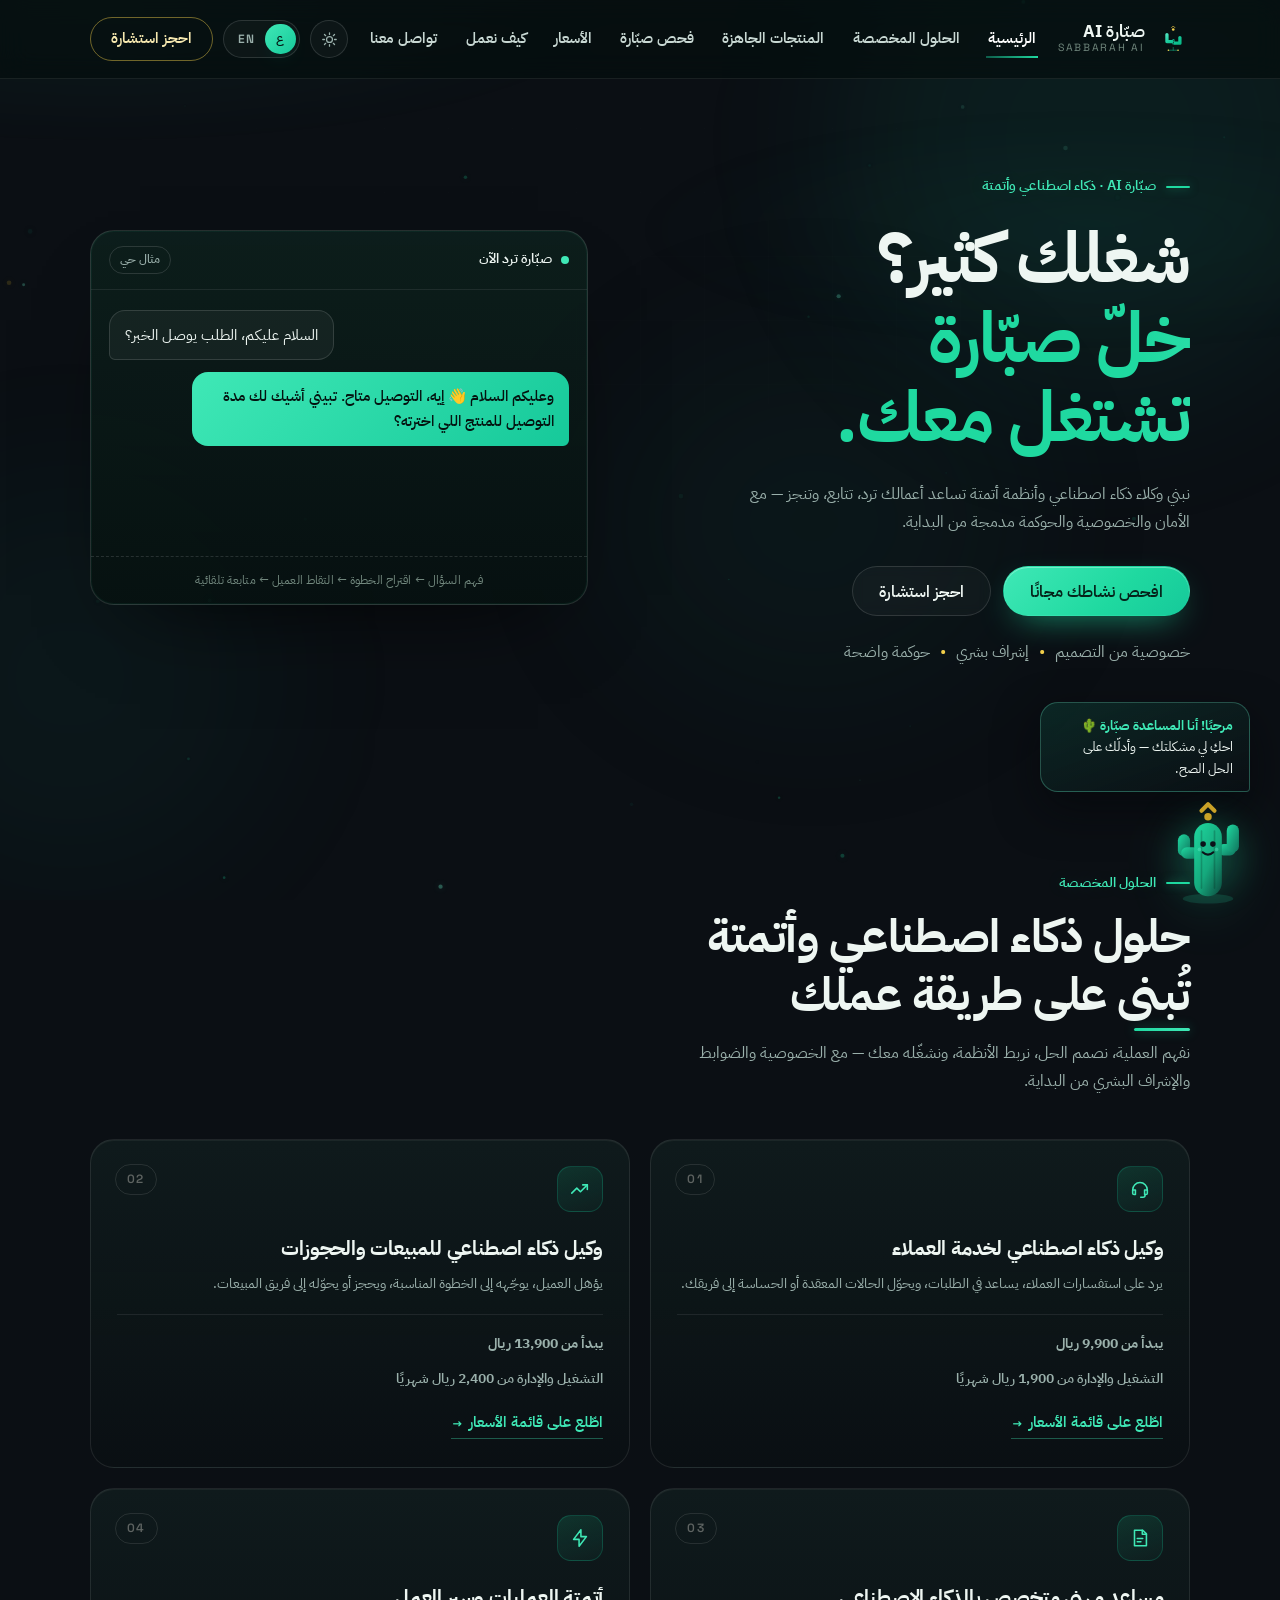
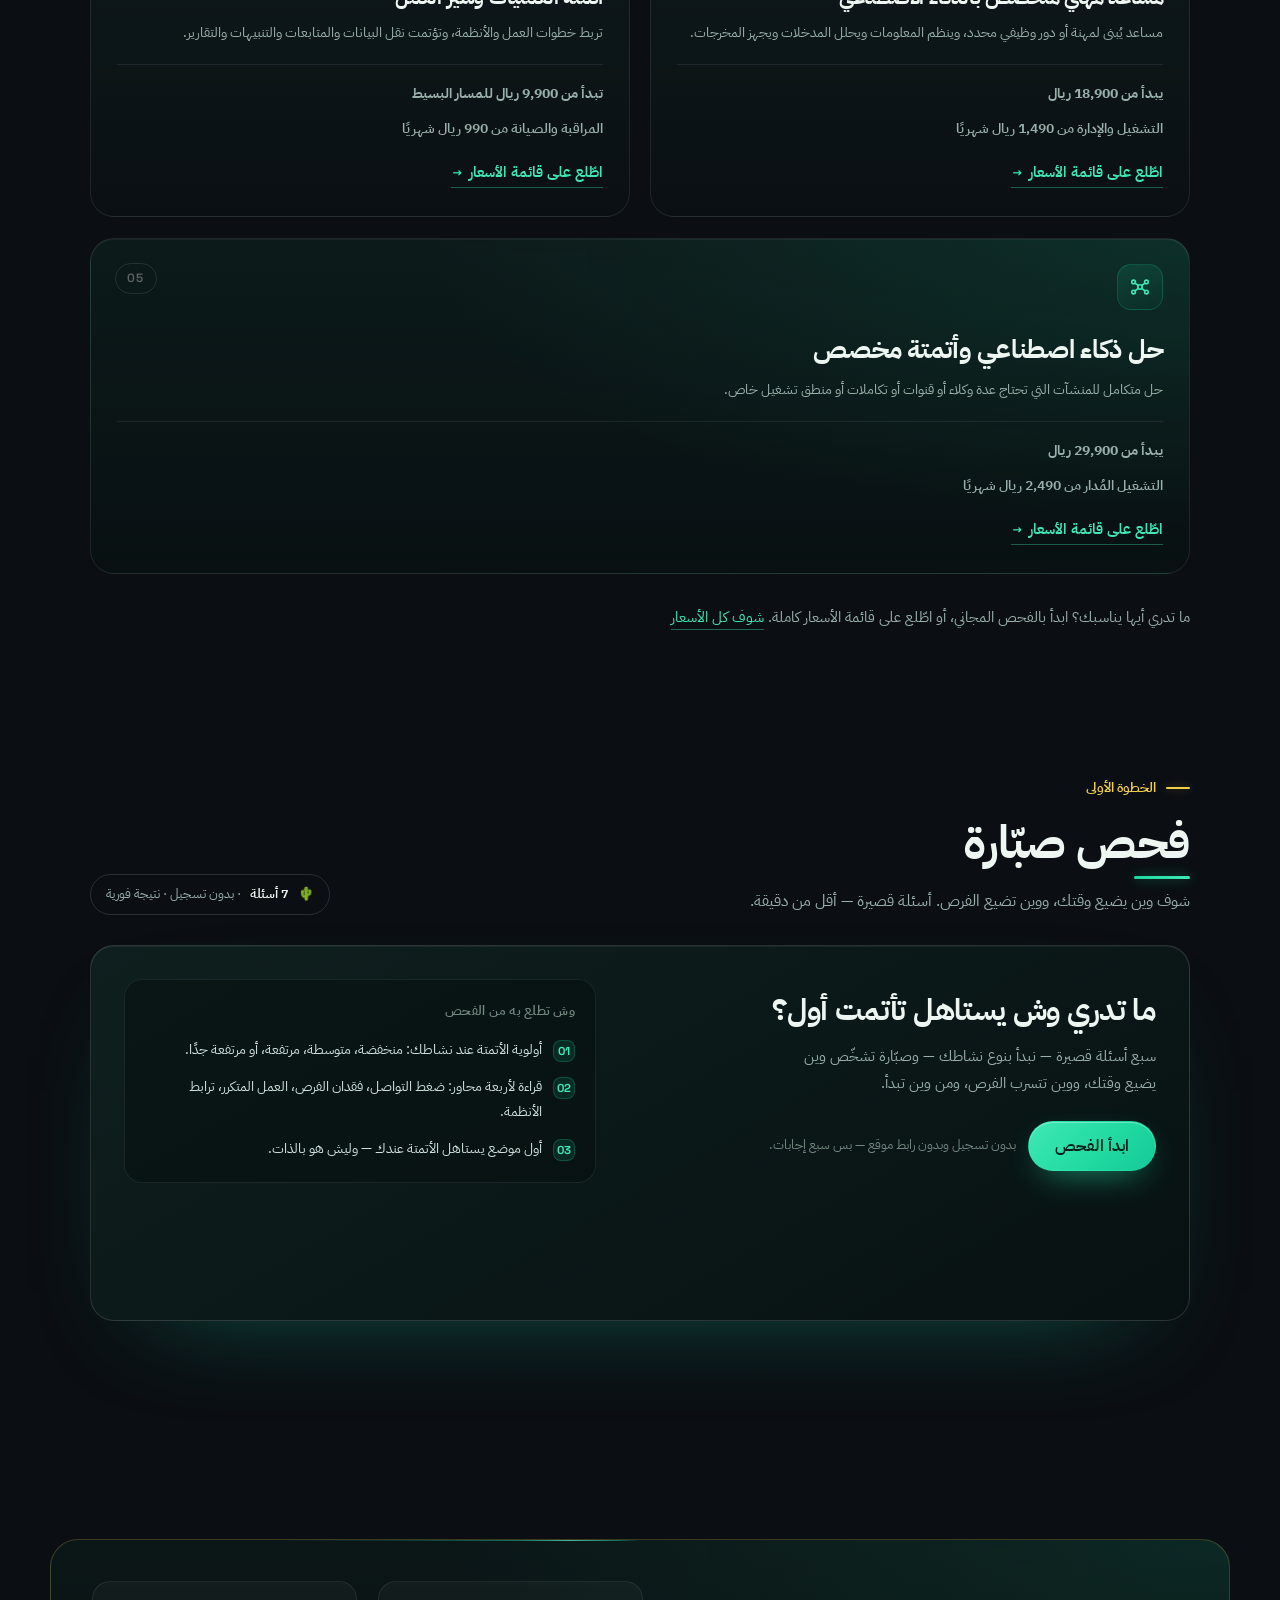
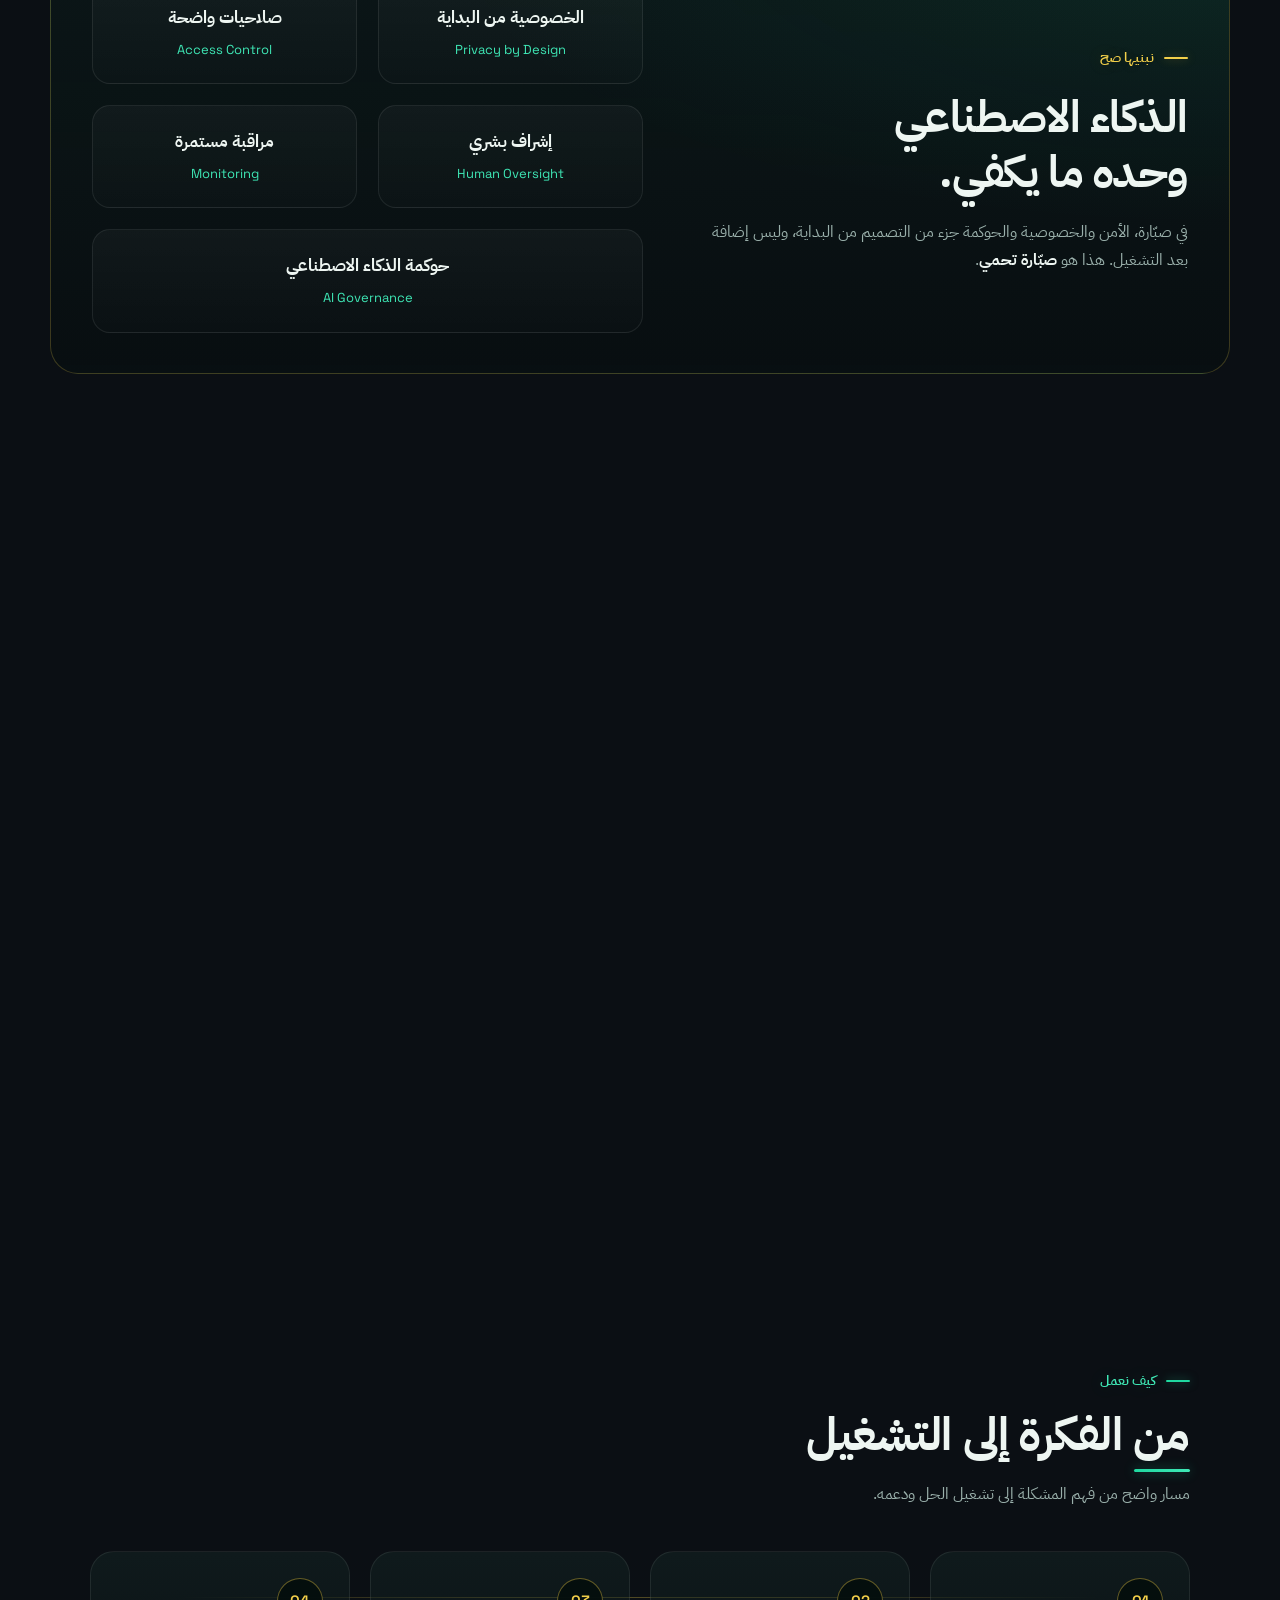
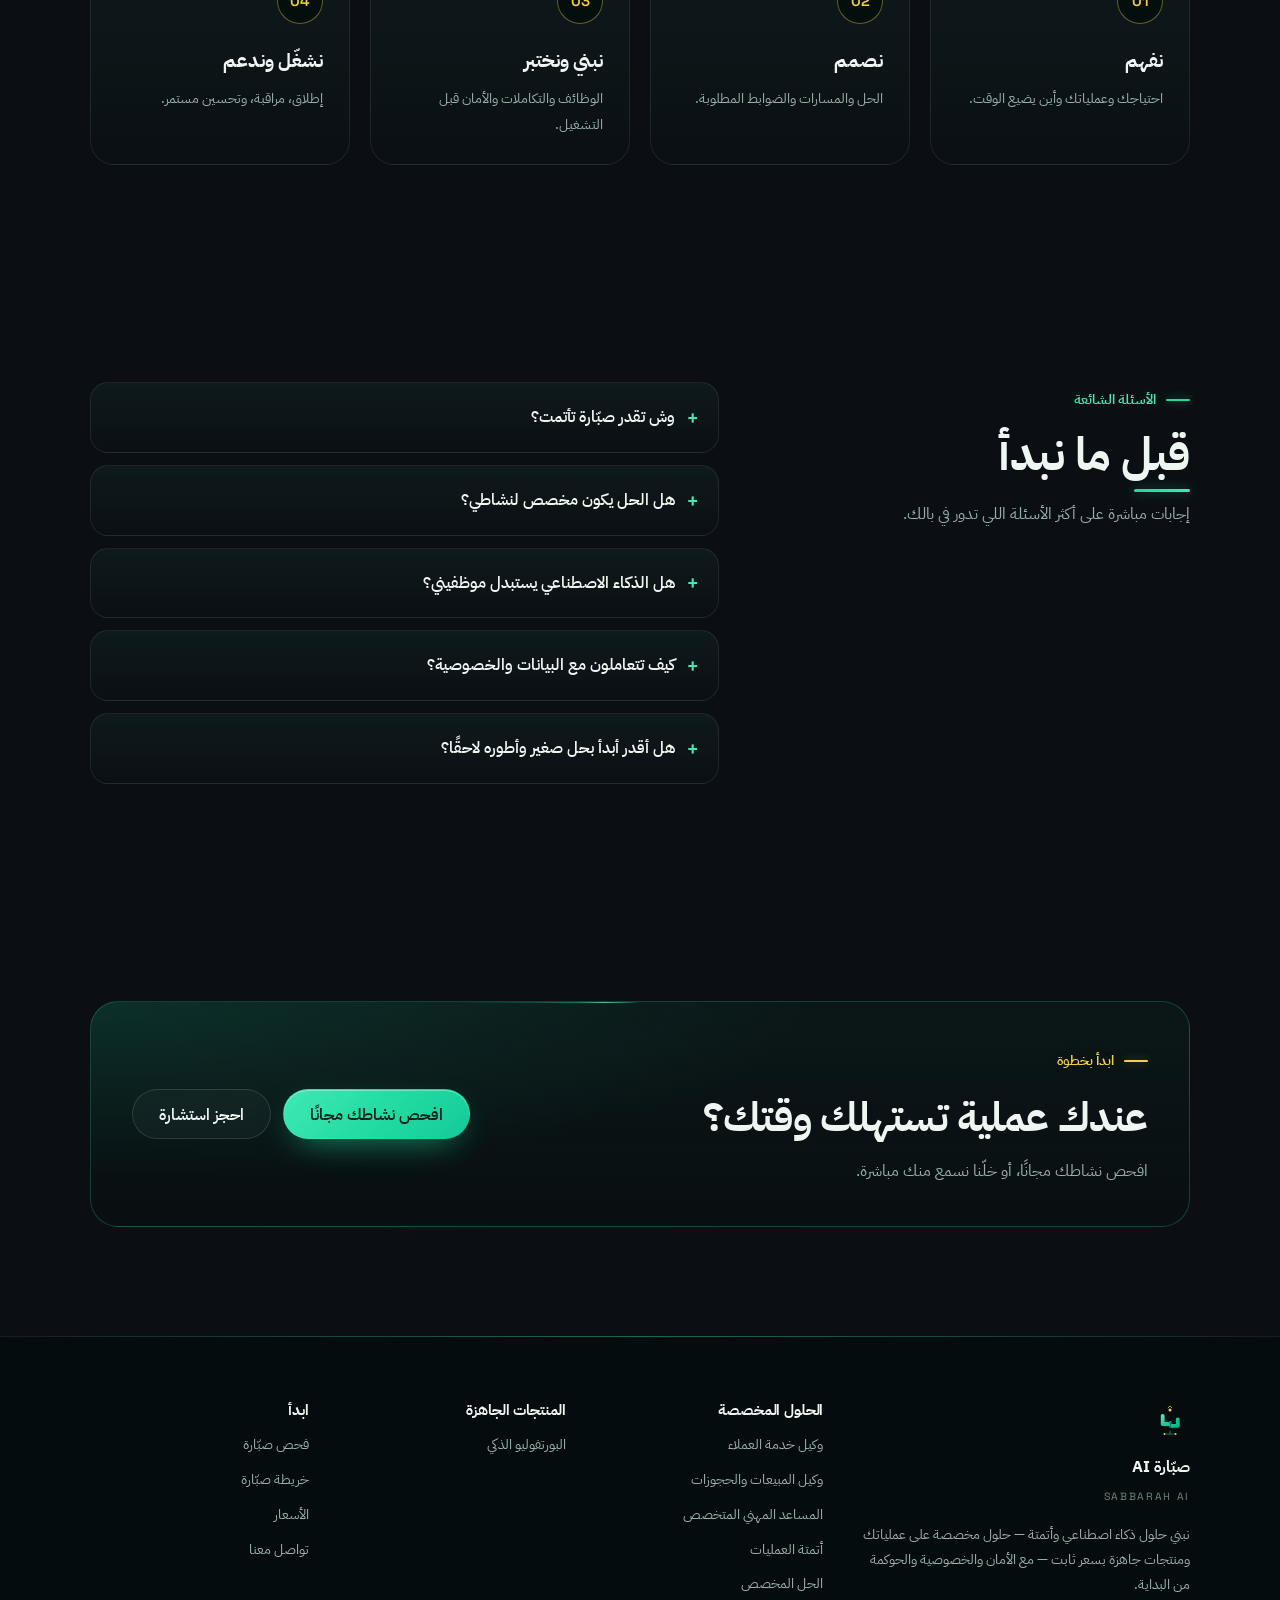
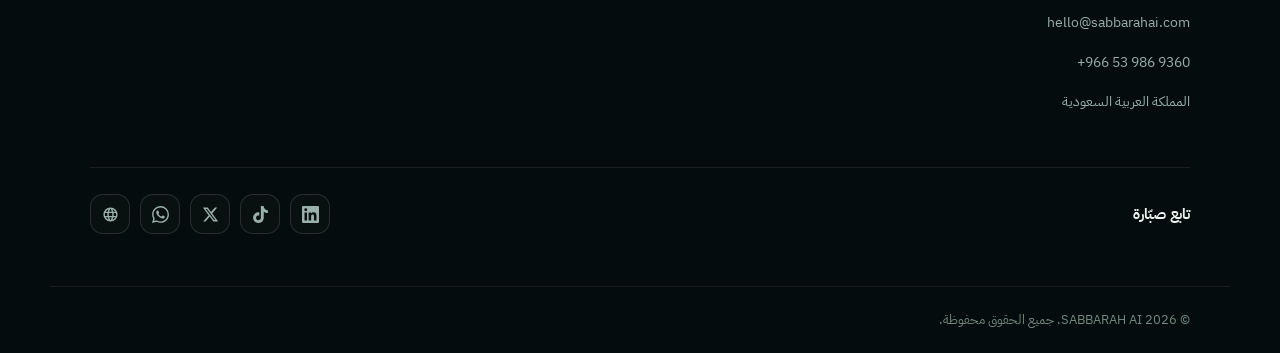
==== commit f27ddefd: "Add files via upload" ====
--- a/index.html
+++ b/index.html
@@ -346,10 +346,11 @@
         </div>
 
         <div class="ready-flag__pricebox">
+          <span class="tag tag--offer" data-en="Limited-time offer">خصم لفترة محدودة</span>
           <span data-en="Fixed price">سعر ثابت</span>
-          <b data-en="SAR 1,900">1,900 ريال</b>
+          <b data-en="<s class='price-was'><span class='sr-only'>Was: </span>SAR 1,900</s> <span class='price-now'>SAR 499</span>"><s class="price-was"><span class="sr-only">السعر قبل الخصم: </span>1,900 ريال</s> <span class="price-now">499 ريال</span></b>
           <em data-en="One-time">دفعة واحدة</em>
-          <p class="ready-flag__renew" data-en="Renewal after the first year: SAR 890/year">التجديد بعد السنة الأولى: 890 ريال سنويًا</p>
+          <p class="ready-flag__renew" data-en="Renewal after the first year: SAR 249/year">التجديد بعد السنة الأولى: 249 ريال سنويًا</p>
         </div>
       </article>
     </div>
--- a/css/zahra.css
+++ b/css/zahra.css
@@ -1054,3 +1054,35 @@
 html[data-theme="light"] ::-webkit-scrollbar-track{background:#ebefed}
 html[data-theme="light"] ::-webkit-scrollbar-thumb{background:#c3d0ca;border-color:#ebefed}
 html[data-theme="light"] ::-webkit-scrollbar-thumb:hover{background:#9fb5ac}
+
+/* ============================================================
+   ⬥ عرض مخفّض — البورتفوليو الذكي (2026-08-09)
+   طبقة إضافية فوق أنماط الأسعار: السعر السابق مشطوب وثانوي،
+   والسعر الجديد هو الأبرز، مع وسم «خصم لفترة محدودة» بلون الذهب.
+   لا تُحذف ولا تُعدَّل أي قاعدة سابقة — تعمل في الوضعين وفي RTL/LTR.
+   ============================================================ */
+
+/* صندوق سعر الصفحة الرئيسية يصبح سطرًا مرنًا مثل بطاقة الأسعار */
+.ready-flag__pricebox b{display:flex;align-items:baseline;gap:10px;flex-wrap:wrap}
+
+/* السعر السابق — مشطوب، ثانوي، ويبقى مقروءًا */
+:is(.ready-flag__pricebox b,.price-card__price) .price-was{
+  font-size:.56em;font-weight:600;color:var(--muted-dim);letter-spacing:0;
+  text-decoration:line-through;text-decoration-thickness:1.5px;white-space:nowrap}
+
+/* السعر الجديد — هو الأساسي، ويرث لون السعر في الوضعين */
+:is(.ready-flag__pricebox b,.price-card__price) .price-now{
+  font-size:1em;font-weight:700;color:inherit;white-space:nowrap}
+
+/* وسم الخصم — نمط .tag نفسه بلون الذهب */
+.tag--offer{color:var(--gold);background:rgba(242,207,74,.10);
+  border-color:rgba(242,207,74,.34)}
+/* داخل صندوق السعر توجد قاعدة span عامة (display/لون/حجم) — نرفع التخصيص لاستعادة نمط الوسم */
+.ready-flag__pricebox .tag--offer{display:inline-flex;margin-bottom:14px;
+  font-size:12.2px;font-weight:600;color:var(--gold)}
+.price-card__amount .tag--offer{margin-bottom:14px}
+
+/* الوضع الفاتح — تباين كافٍ للسعر المشطوب وللوسم */
+html[data-theme="light"] :is(.ready-flag__pricebox b,.price-card__price) .price-was{color:#5b6672}
+html[data-theme="light"] .tag--offer{color:#6f5a12;background:rgba(201,162,39,.10);
+  border-color:rgba(201,162,39,.38)}
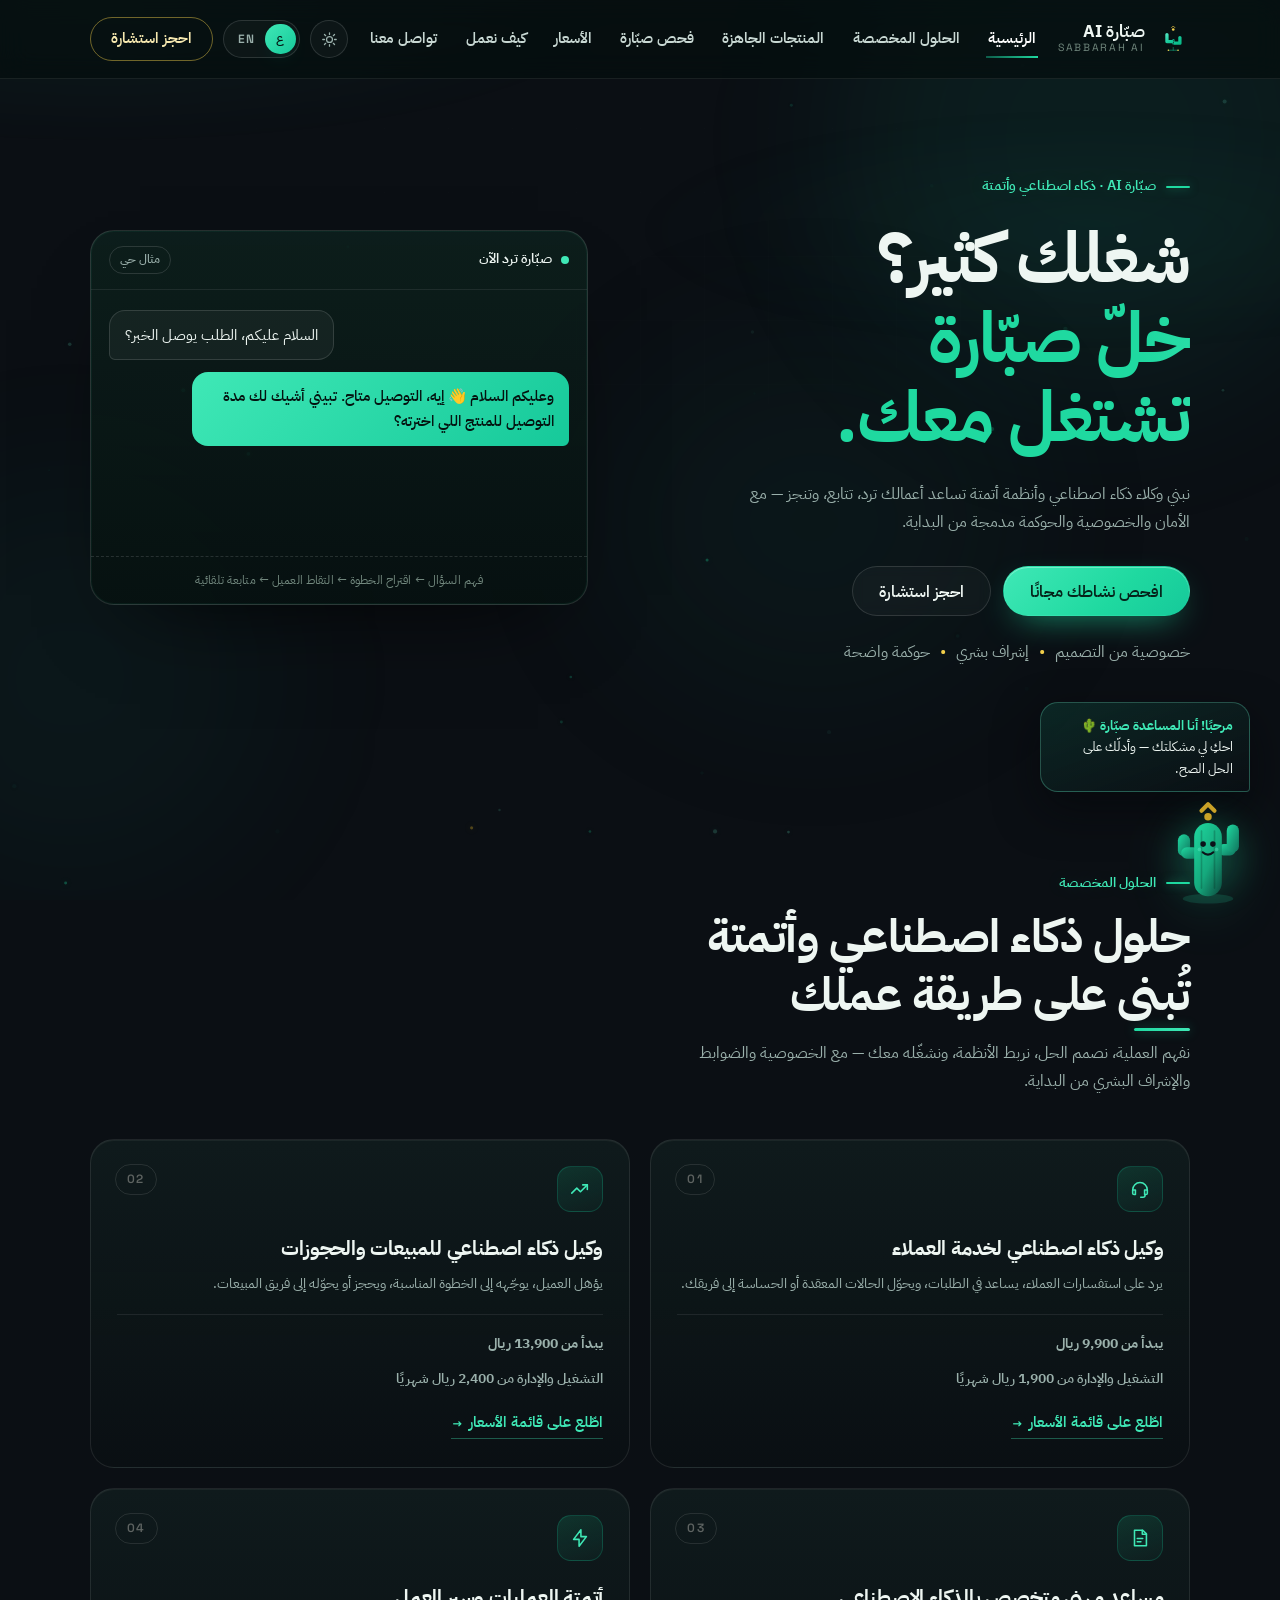
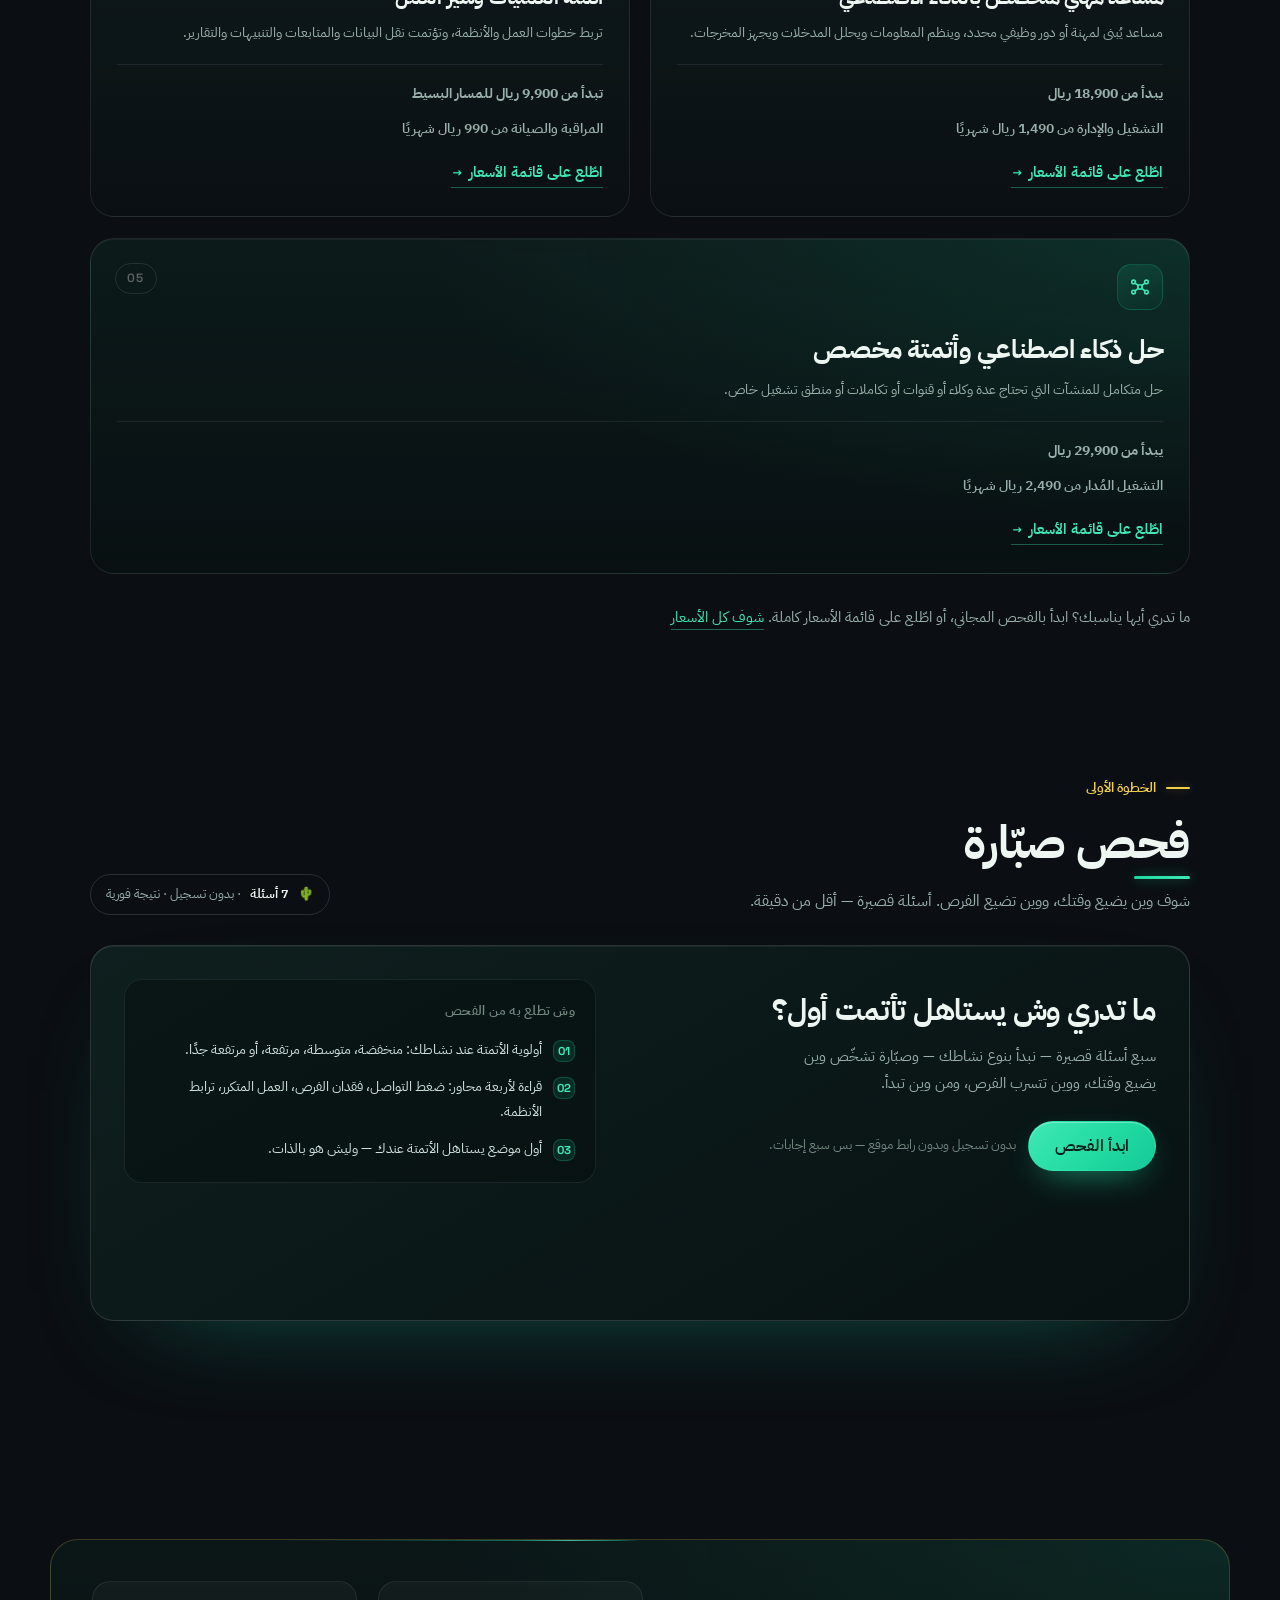
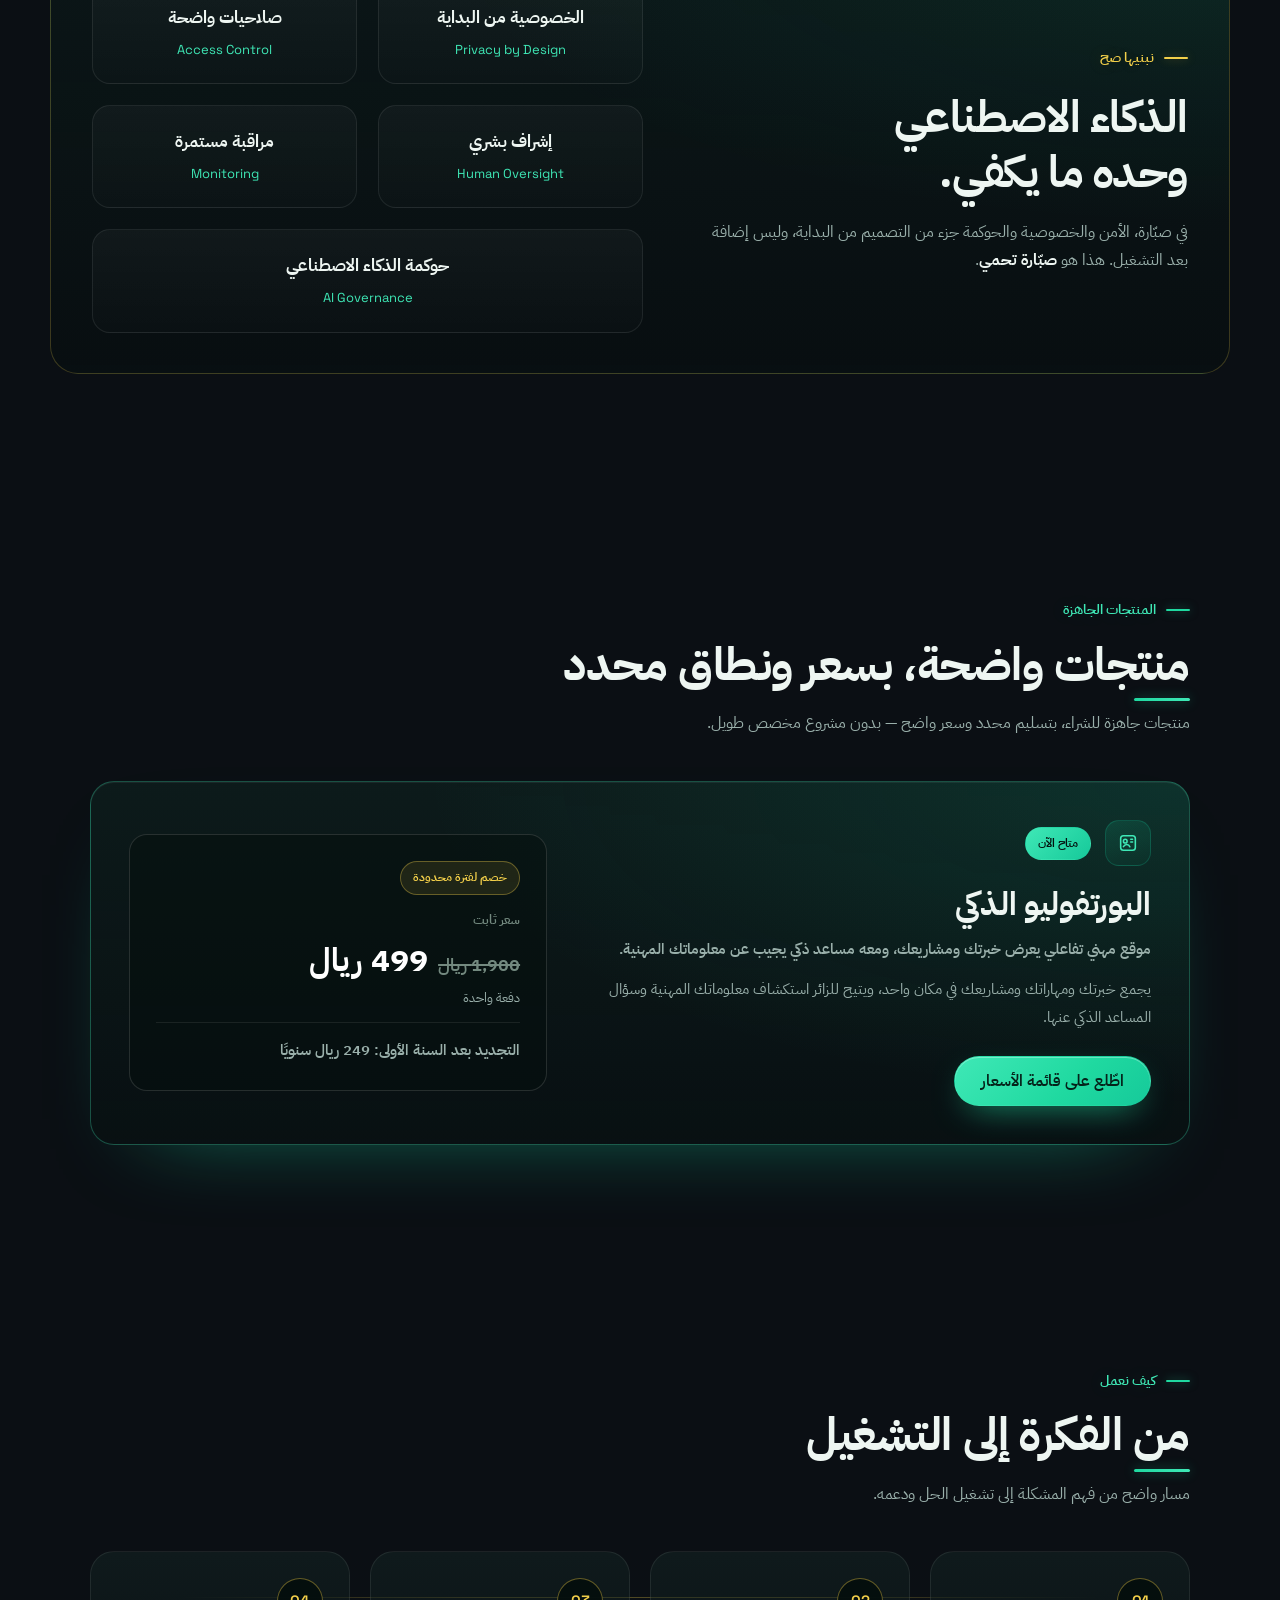
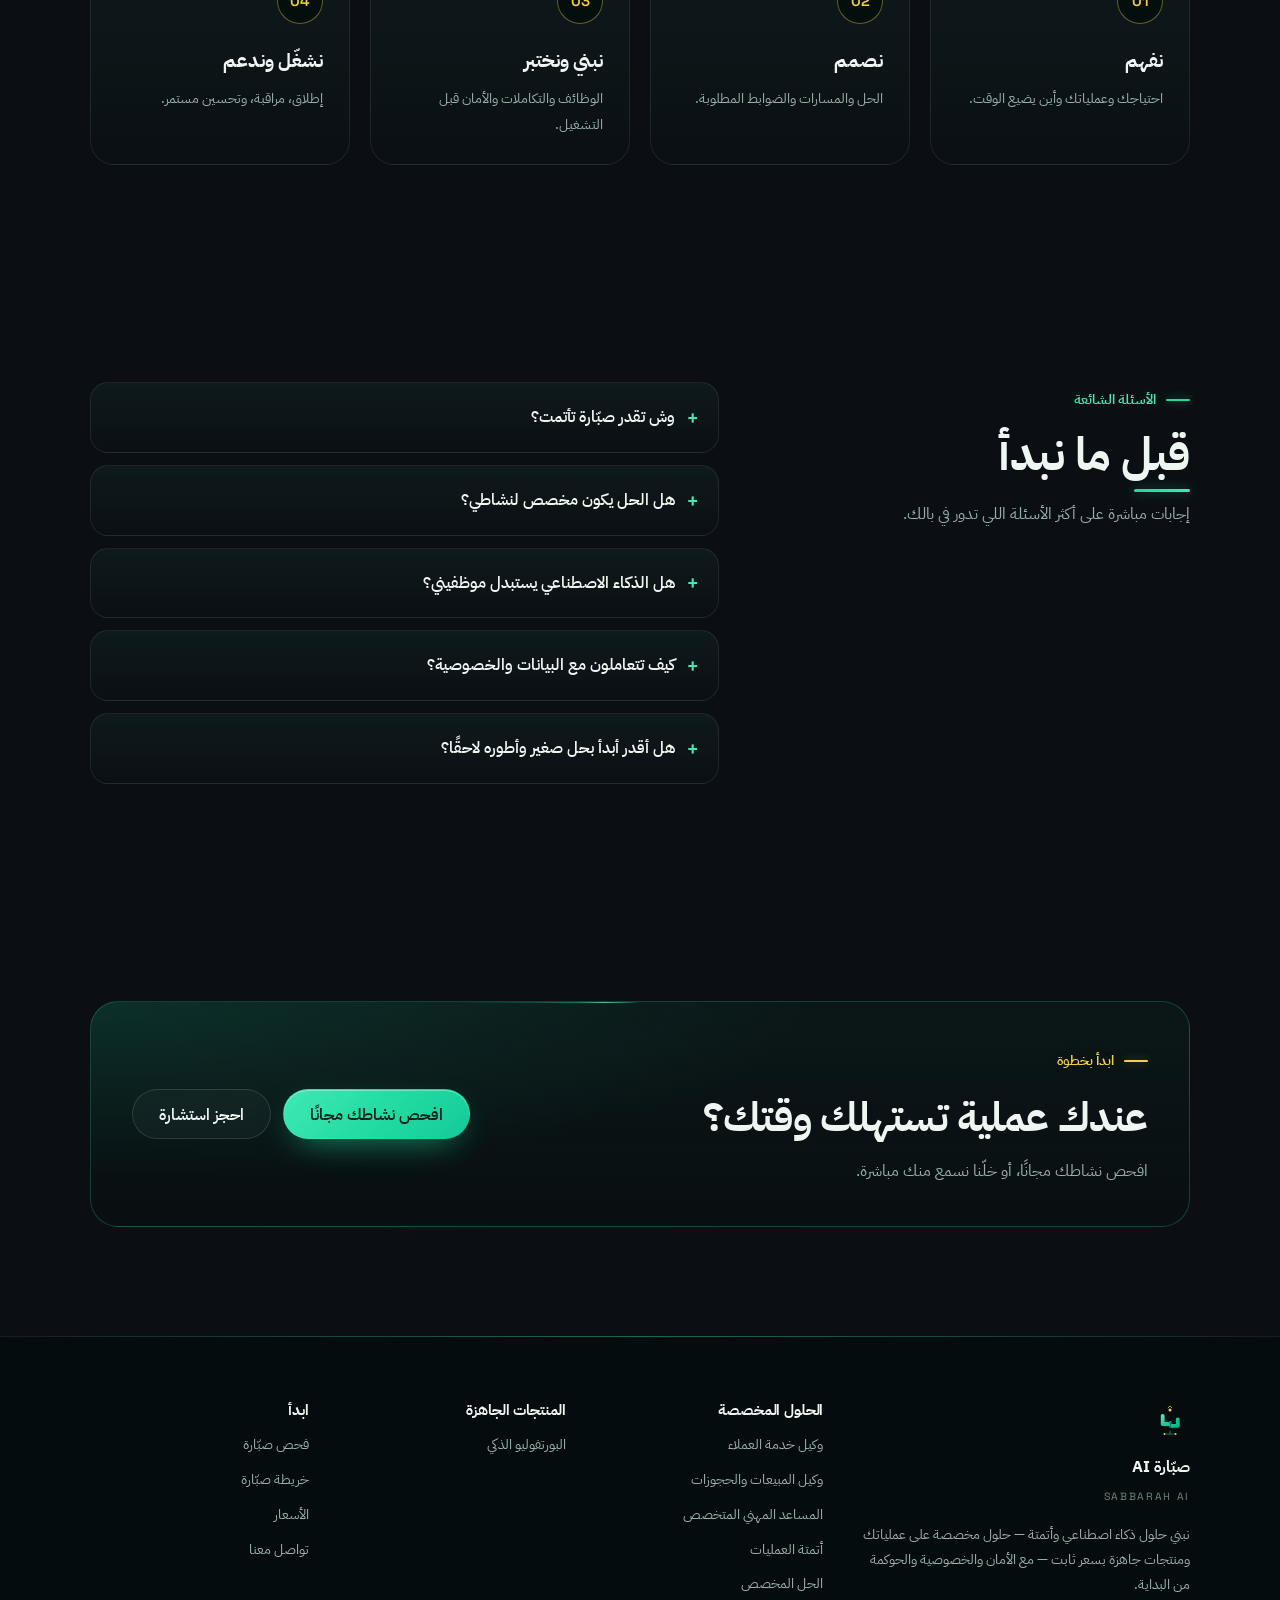
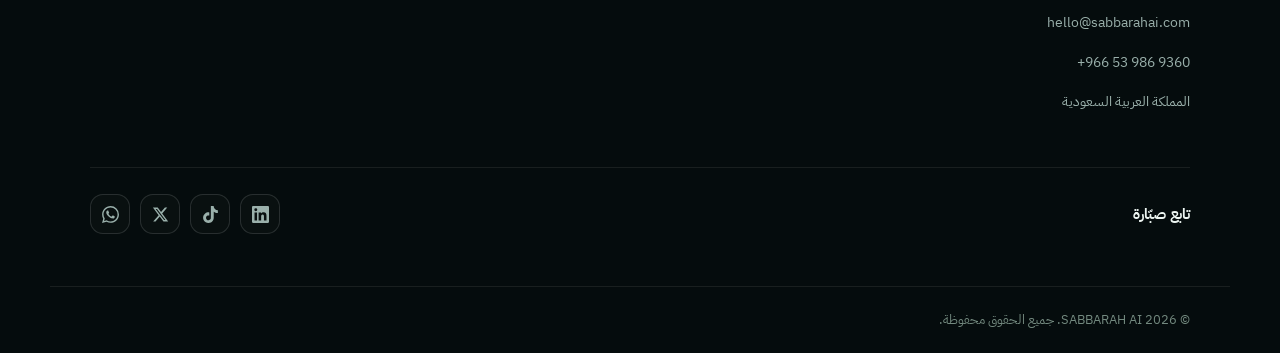
==== commit b6963533: "Add files via upload" ====
--- a/index.html
+++ b/index.html
@@ -467,7 +467,7 @@
     <div class="footer__social">
       <h3 data-en="Follow SABBARAH AI">تابع صبّارة</h3>
       <div class="social-links">
-        <a class="social-link" href="https://www.linkedin.com/in/sabbarahai/" target="_blank" rel="noopener" aria-label="صبّارة AI على LinkedIn" data-en-aria-label="SABBARAH AI on LinkedIn" title="LinkedIn">
+        <a class="social-link" href="https://www.linkedin.com/company/sabbarah-ai/" target="_blank" rel="noopener" aria-label="صبّارة AI على LinkedIn" data-en-aria-label="SABBARAH AI on LinkedIn" title="LinkedIn">
           <svg viewBox="0 0 24 24" aria-hidden="true" focusable="false"><path d="M20.447 20.452h-3.554v-5.569c0-1.328-.027-3.037-1.852-3.037-1.853 0-2.136 1.445-2.136 2.939v5.667H9.351V9h3.414v1.561h.046c.477-.9 1.637-1.85 3.37-1.85 3.601 0 4.267 2.37 4.267 5.455v6.286zM5.337 7.433a2.062 2.062 0 0 1-2.063-2.065 2.064 2.064 0 1 1 2.063 2.065zm1.782 13.019H3.555V9h3.564v11.452zM22.225 0H1.771C.792 0 0 .774 0 1.729v20.542C0 23.227.792 24 1.771 24h20.451C23.2 24 24 23.227 24 22.271V1.729C24 .774 23.2 0 22.222 0h.003z"/></svg>
         </a>
         <a class="social-link" href="https://www.tiktok.com/@sabbarh.ai" target="_blank" rel="noopener" aria-label="صبّارة AI على TikTok" data-en-aria-label="SABBARAH AI on TikTok" title="TikTok">
@@ -479,9 +479,6 @@
         <a class="social-link" href="https://wa.me/966539869360" target="_blank" rel="noopener" aria-label="تواصل مع صبّارة AI على واتساب" data-en-aria-label="Chat with SABBARAH AI on WhatsApp" title="WhatsApp">
           <svg viewBox="0 0 24 24" aria-hidden="true" focusable="false"><path d="M17.472 14.382c-.297-.149-1.758-.867-2.03-.967-.273-.099-.471-.148-.67.15-.197.297-.767.966-.94 1.164-.173.199-.347.223-.644.075-.297-.15-1.255-.463-2.39-1.475-.883-.788-1.48-1.761-1.653-2.059-.173-.297-.018-.458.13-.606.134-.133.298-.347.446-.52.149-.174.198-.298.298-.497.099-.198.05-.371-.025-.52-.075-.149-.669-1.612-.916-2.207-.242-.579-.487-.5-.669-.51a12.8 12.8 0 0 0-.57-.01c-.198 0-.52.074-.792.372-.272.297-1.04 1.016-1.04 2.479 0 1.462 1.065 2.875 1.213 3.074.149.198 2.096 3.2 5.077 4.487.709.306 1.262.489 1.694.625.712.227 1.36.195 1.872.118.571-.085 1.758-.719 2.006-1.413.248-.694.248-1.289.173-1.413-.074-.124-.272-.198-.57-.347m-5.421 7.403h-.004a9.87 9.87 0 0 1-5.031-1.378l-.361-.214-3.741.982.998-3.648-.235-.374a9.86 9.86 0 0 1-1.51-5.26c.001-5.45 4.436-9.884 9.888-9.884 2.64 0 5.122 1.03 6.988 2.898a9.825 9.825 0 0 1 2.893 6.994c-.003 5.45-4.437 9.884-9.885 9.884m8.413-18.297A11.815 11.815 0 0 0 12.05 0C5.495 0 .16 5.335.157 11.892c0 2.096.547 4.142 1.588 5.945L.057 24l6.305-1.654a11.882 11.882 0 0 0 5.683 1.448h.005c6.554 0 11.89-5.335 11.893-11.893a11.821 11.821 0 0 0-3.48-8.413Z"/></svg>
         </a>
-        <a class="social-link" href="https://sabbarahai.com/" target="_blank" rel="noopener" aria-label="الموقع الرسمي لصبّارة AI" data-en-aria-label="SABBARAH AI official website" title="sabbarahai.com">
-          <svg viewBox="0 0 24 24" aria-hidden="true" focusable="false"><path d="M12 2a10 10 0 1 0 0 20 10 10 0 0 0 0-20zm6.93 6h-2.95a15.65 15.65 0 0 0-1.38-3.56A8.03 8.03 0 0 1 18.93 8zM12 4.04c.83 1.2 1.48 2.53 1.91 3.96h-3.82c.43-1.43 1.08-2.76 1.91-3.96zM4.26 14a7.94 7.94 0 0 1 0-4h3.38a16.6 16.6 0 0 0 0 4H4.26zm.81 2h2.95c.32 1.25.78 2.45 1.38 3.56A7.99 7.99 0 0 1 5.07 16zm2.95-8H5.07a7.99 7.99 0 0 1 4.33-3.56A15.65 15.65 0 0 0 8.02 8zM12 19.96c-.83-1.2-1.48-2.53-1.91-3.96h3.82c-.43 1.43-1.08 2.76-1.91 3.96zM14.34 14H9.66a14.9 14.9 0 0 1 0-4h4.68a14.9 14.9 0 0 1 0 4zm.26 5.56c.6-1.11 1.06-2.31 1.38-3.56h2.95a8.03 8.03 0 0 1-4.33 3.56zM16.36 14a16.6 16.6 0 0 0 0-4h3.38a7.94 7.94 0 0 1 0 4h-3.38z"/></svg>
-        </a>
       </div>
     </div>
   </div>
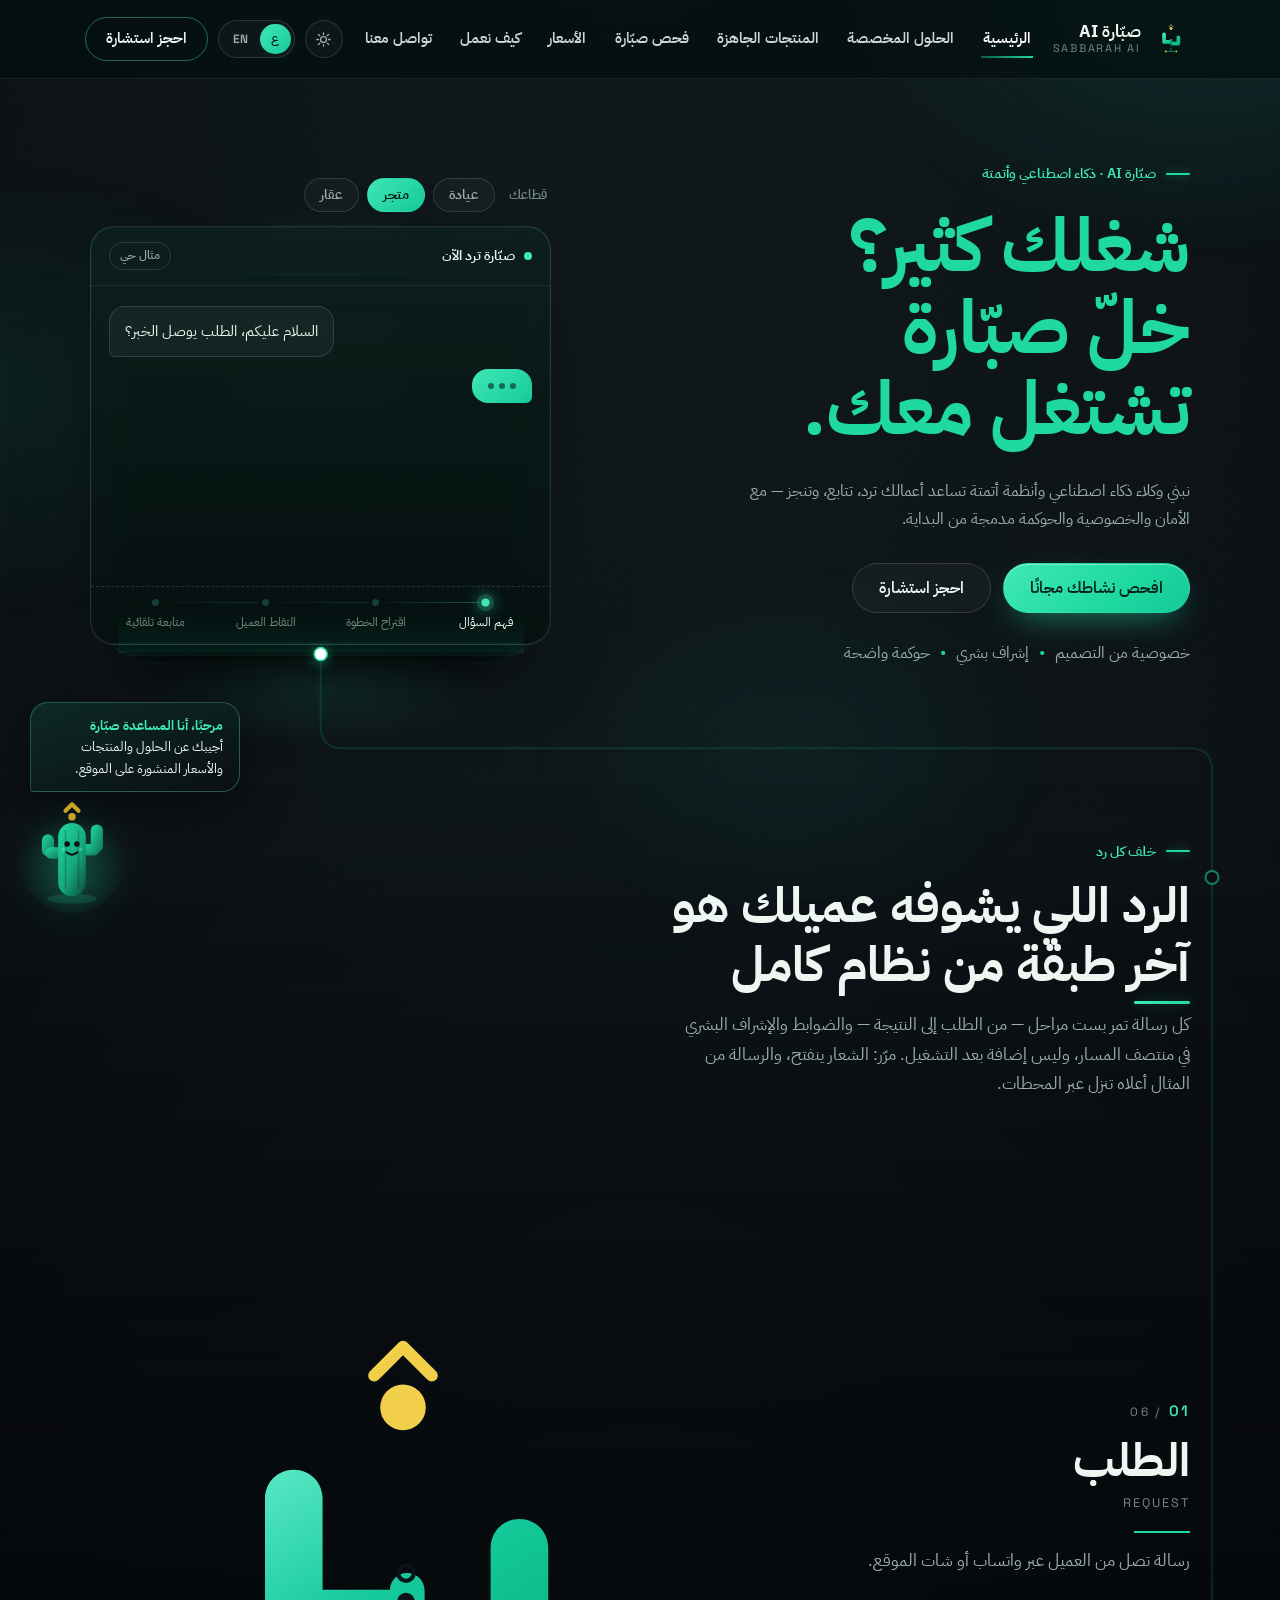
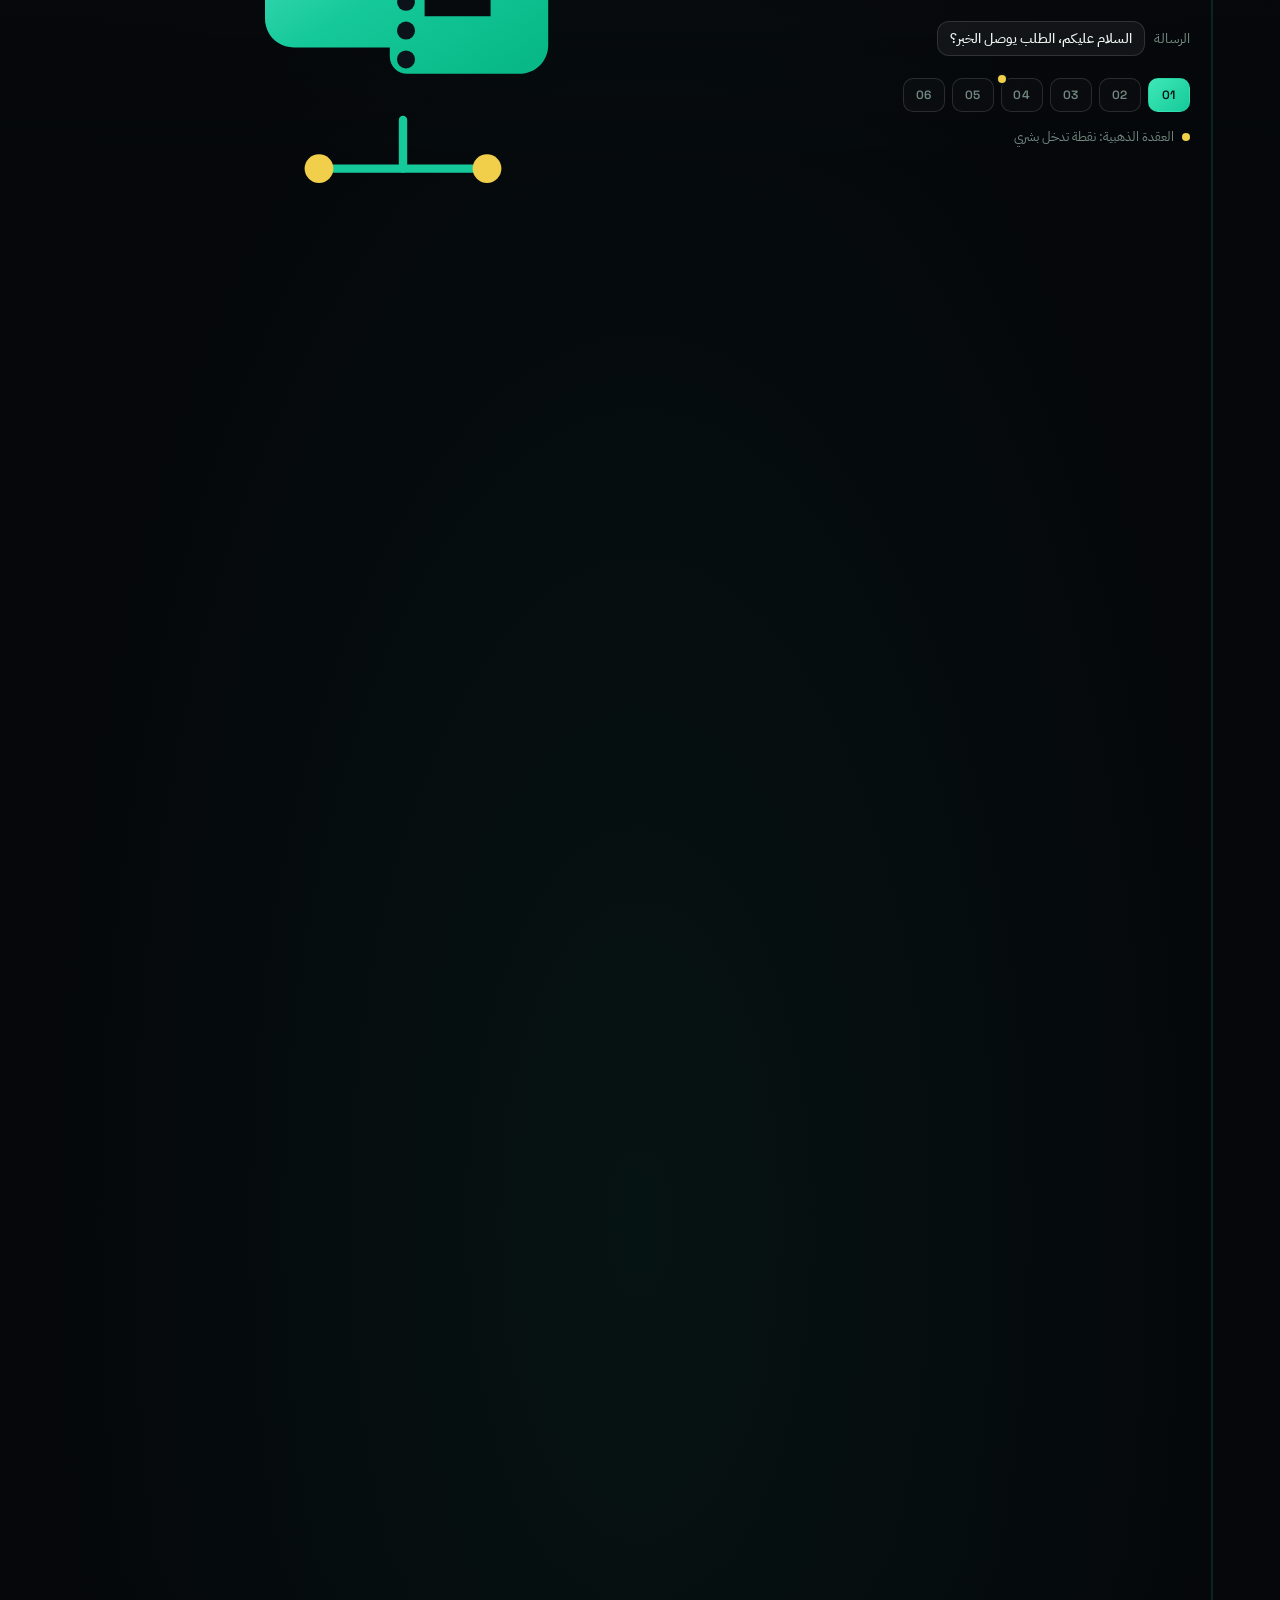
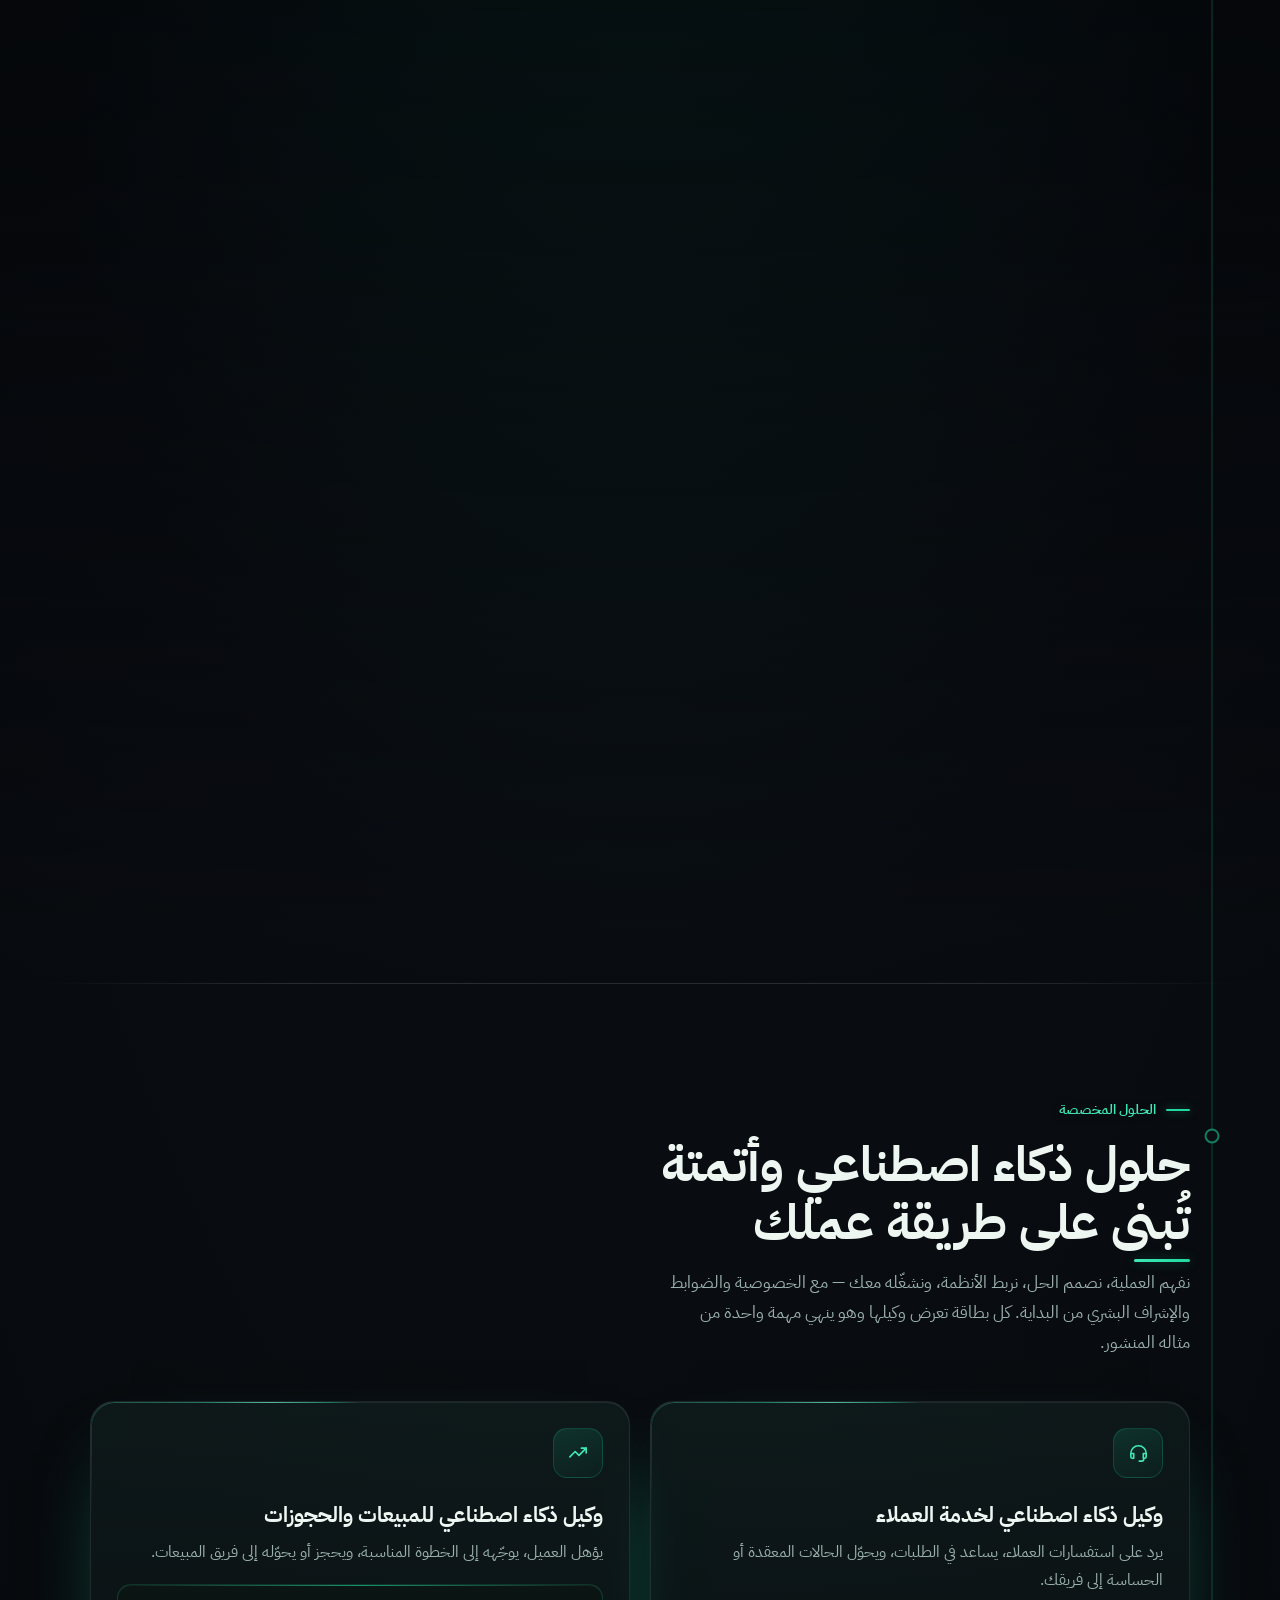
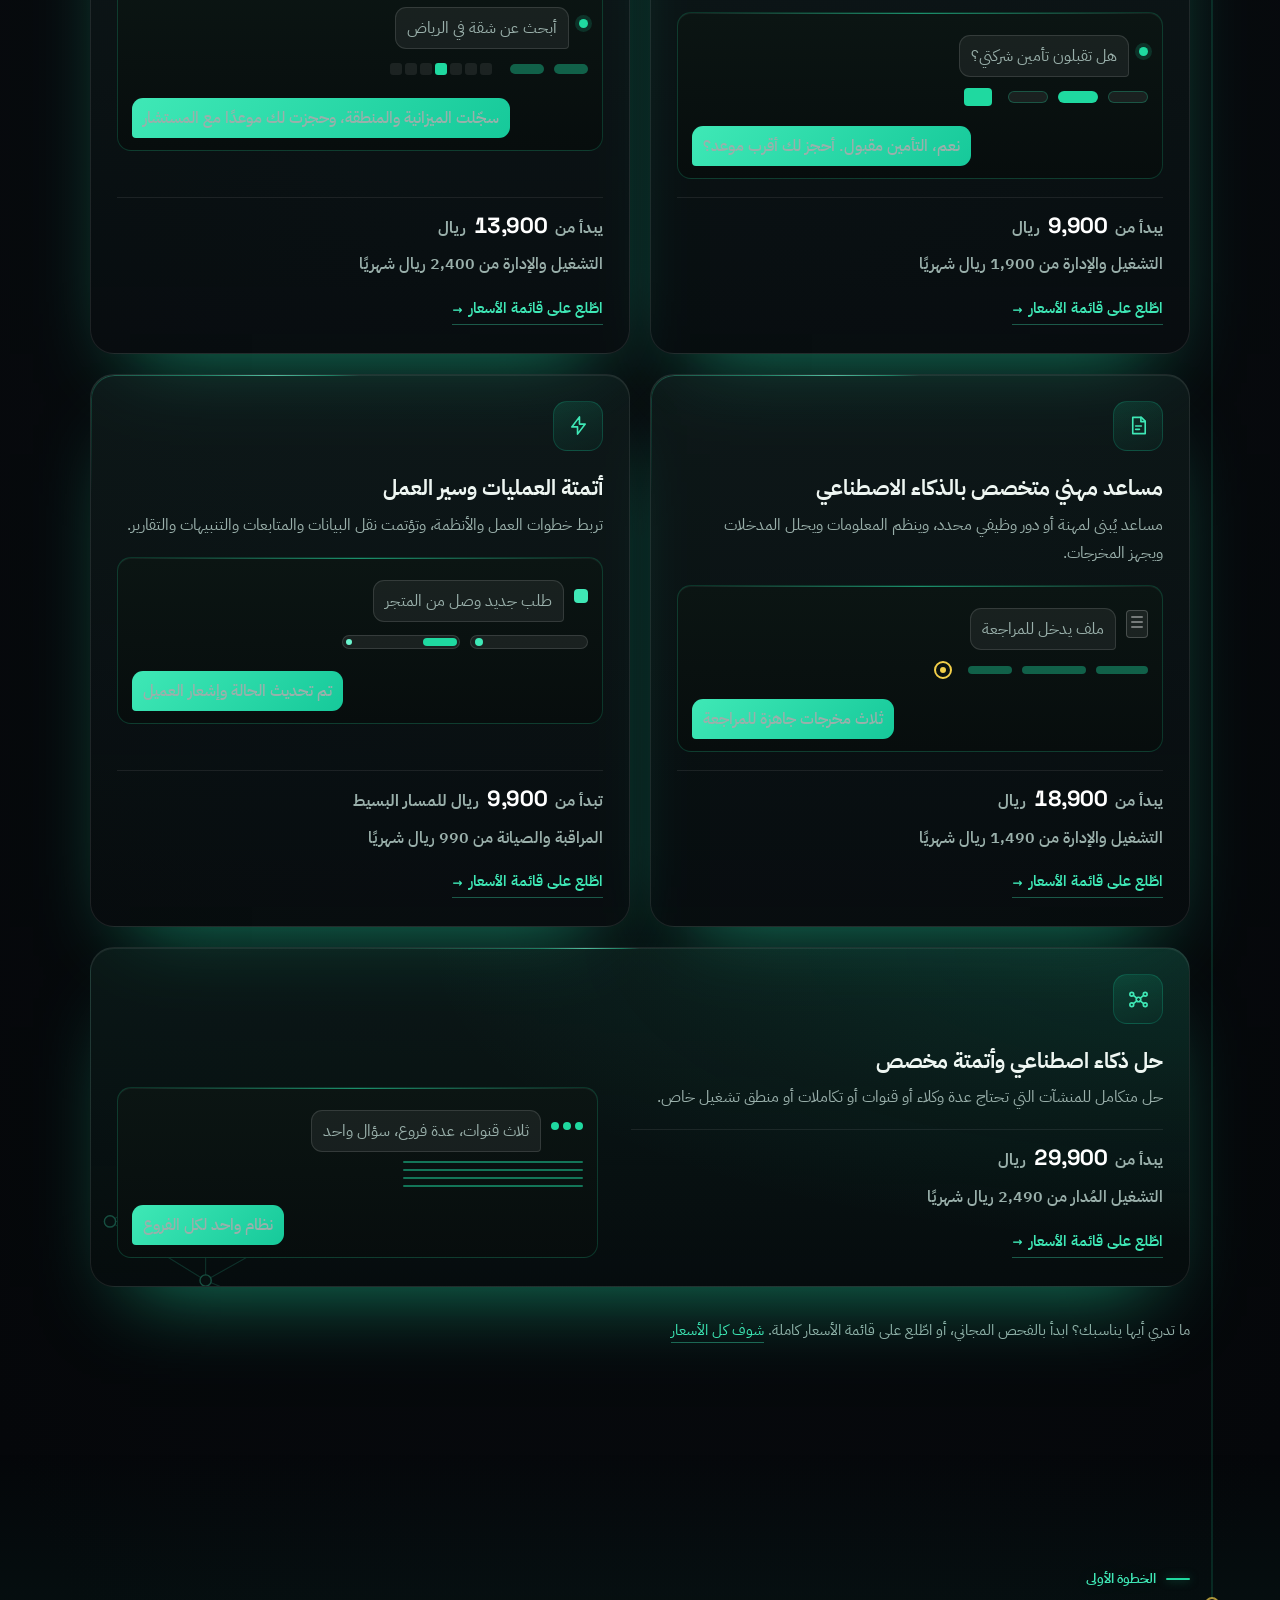
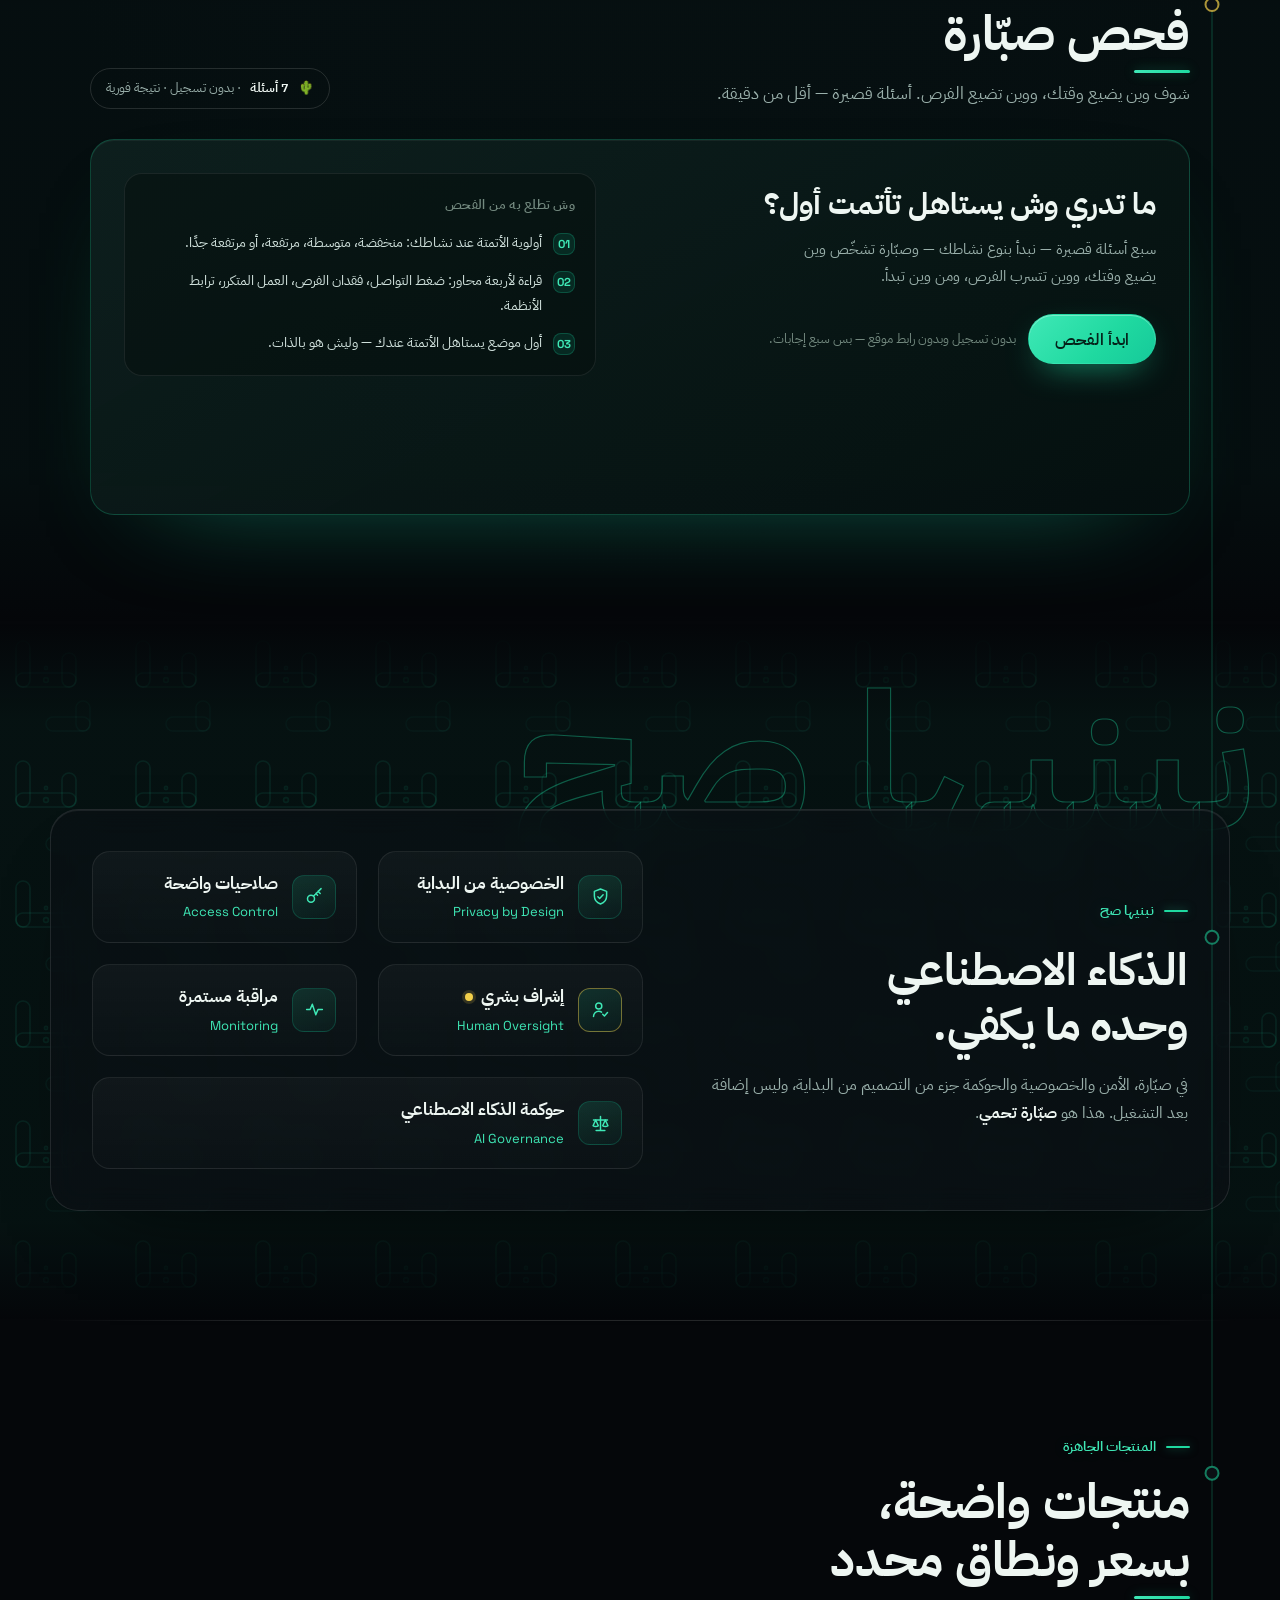
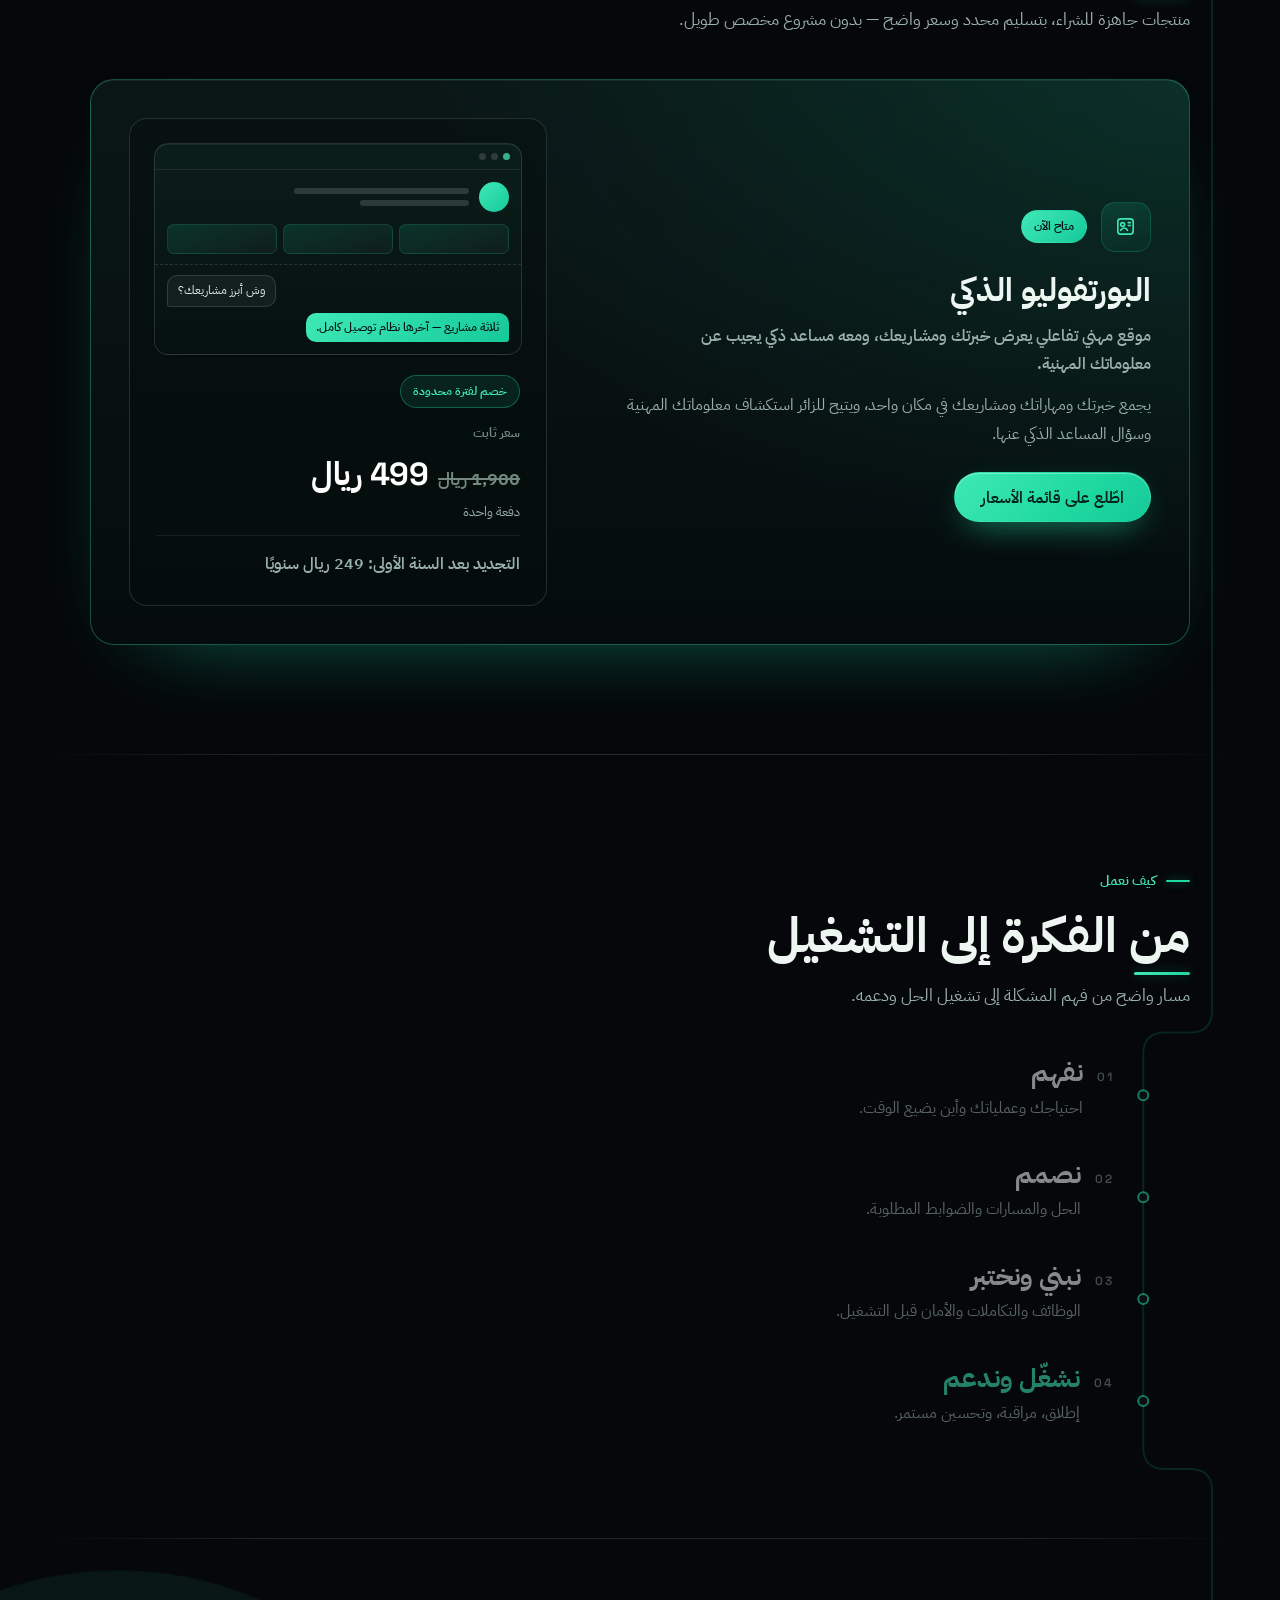
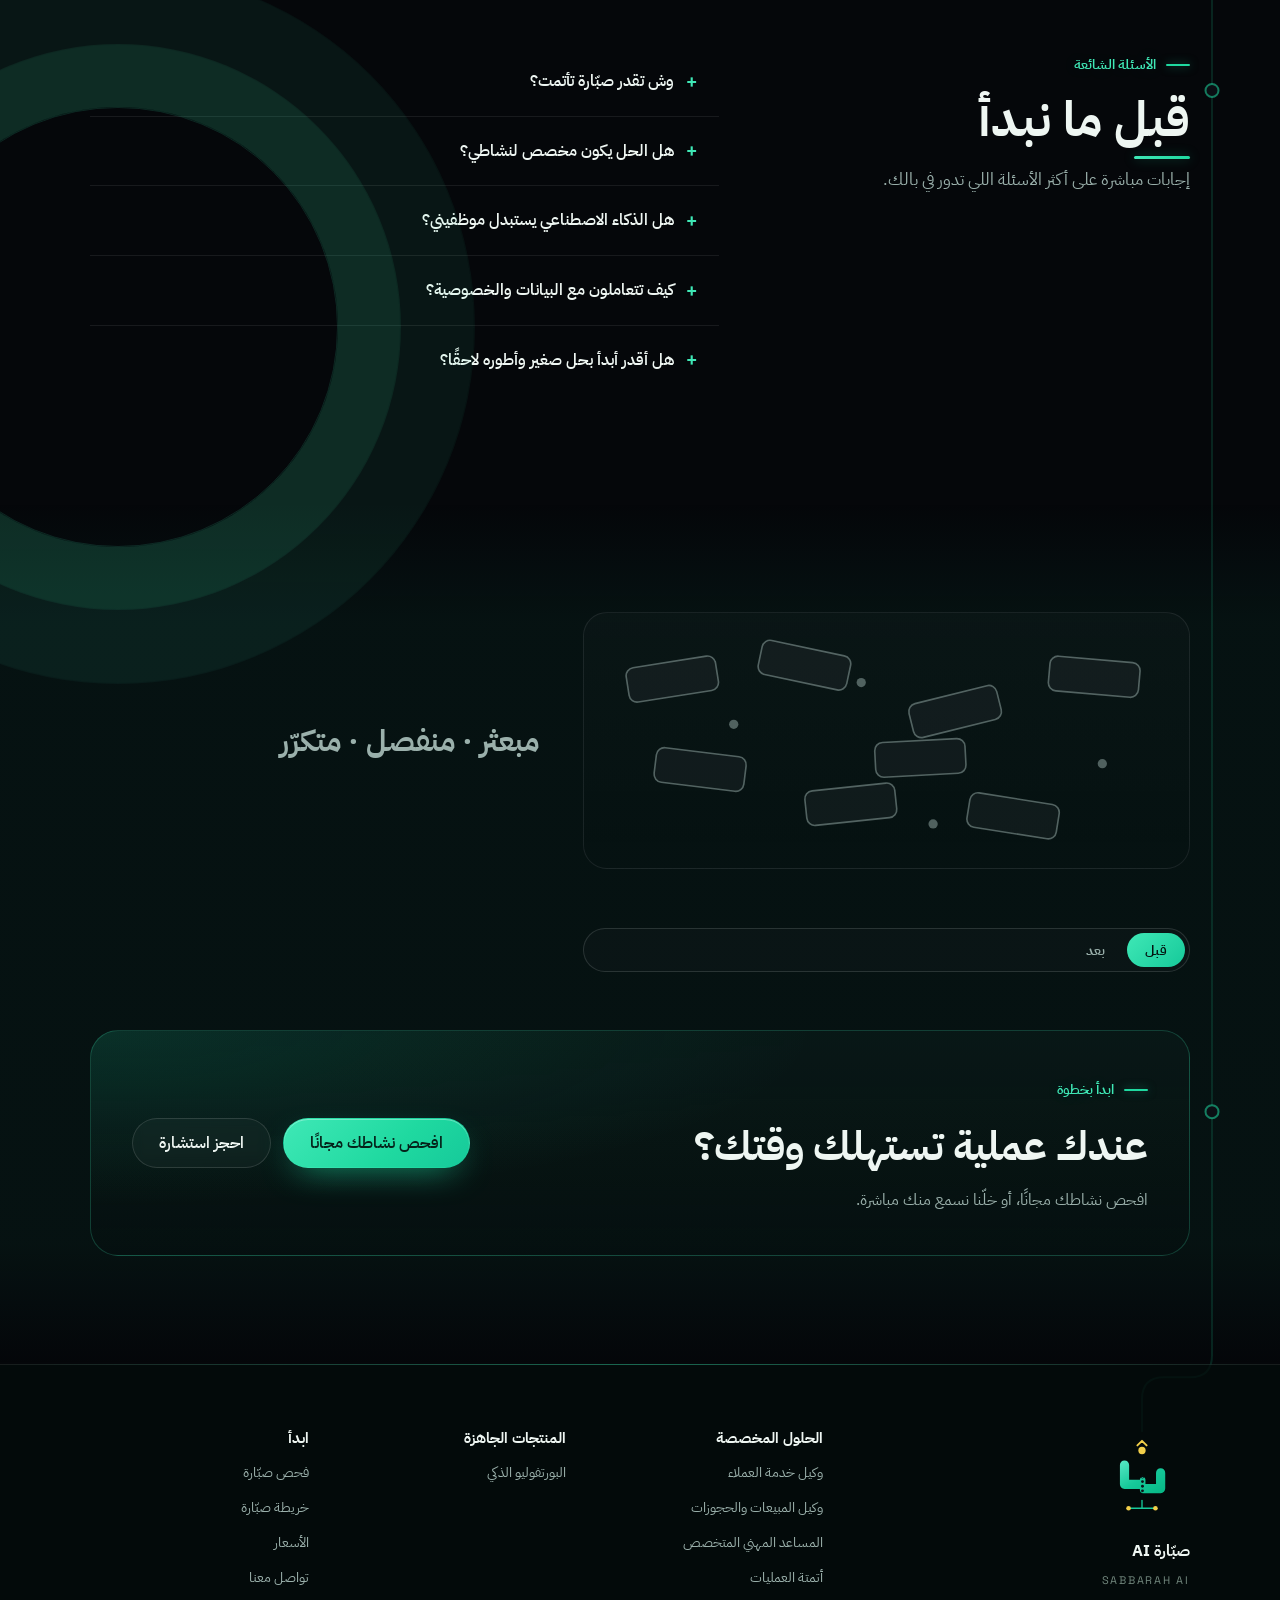
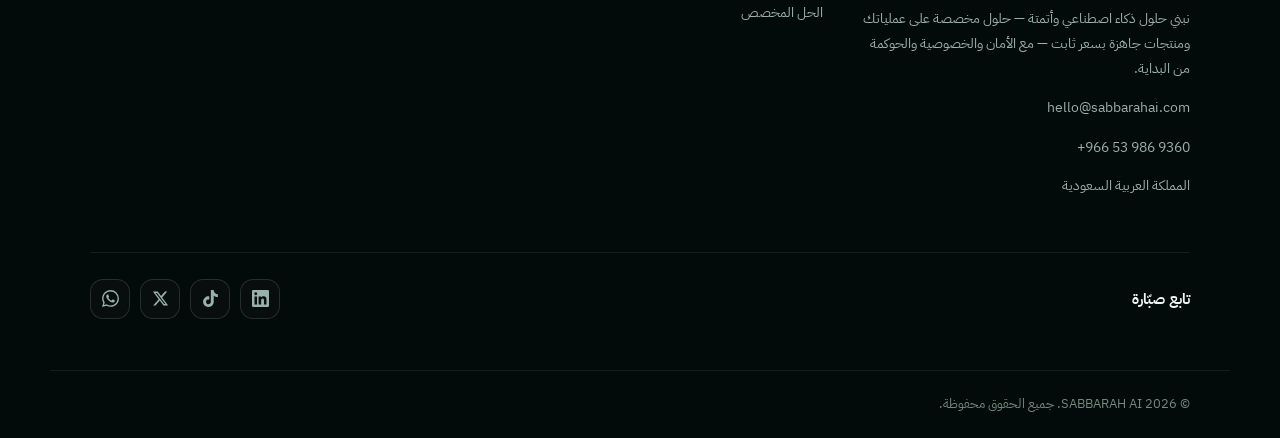
==== commit 0f60da55: "Add files via upload" ====
--- a/index.html
+++ b/index.html
@@ -8,11 +8,23 @@
       content="صبّارة AI تبني وكلاء ذكاء اصطناعي وحلول أتمتة — حلول مخصصة على عملياتك ومنتجات جاهزة بسعر ثابت — مع الأمان والخصوصية والحوكمة مدمجة من البداية."
       data-en-content="SABBARAH AI builds AI agents and automation — custom solutions shaped around your operations and ready products at a fixed price — with security, privacy, and governance built in from day one.">
 <link rel="icon" href="assets/logo.svg" type="image/svg+xml">
-
-<!-- اللغة المحفوظة تُطبّق قبل الرسم لمنع وميض النص -->
+<link rel="canonical" href="https://sabbarahai.com/">
+<meta name="theme-color" content="#0B0F14">
+<meta property="og:type" content="website">
+<meta property="og:site_name" content="SABBARAH AI">
+<meta property="og:locale" content="ar_SA">
+<meta property="og:url" content="https://sabbarahai.com/">
+<meta property="og:title" content="صبّارة AI | شغلك كثير؟ خلّ صبّارة تشتغل معك">
+<meta property="og:description" content="صبّارة AI تبني وكلاء ذكاء اصطناعي وحلول أتمتة — حلول مخصصة على عملياتك ومنتجات جاهزة بسعر ثابت — مع الأمان والخصوصية والحوكمة مدمجة من البداية.">
+<meta property="og:image" content="https://sabbarahai.com/assets/Logo_Avatar_512x512.png">
+<meta name="twitter:card" content="summary">
+<meta name="twitter:site" content="@sabbarahai">
+
+<!-- اللغة والمظهر المحفوظان يُطبّقان قبل الرسم لمنع الوميض -->
 <script>
 (function(){
   var d=document.documentElement;
+  d.classList.add('js'); /* حركات الدخول تعمل فقط مع الجافاسكربت — بدونها يظهر كل شيء ثابتًا */
   try{
     if(localStorage.getItem('sabbarah-theme')==='light')d.setAttribute('data-theme','light');
     var l=localStorage.getItem('sabbarah-lang')==='en'?'en':'ar';
@@ -23,22 +35,25 @@
 })();
 </script>
 
-<link rel="preconnect" href="https://fonts.googleapis.com">
-<link rel="preconnect" href="https://fonts.gstatic.com" crossorigin>
-<link href="https://fonts.googleapis.com/css2?family=IBM+Plex+Sans+Arabic:wght@400;500;600;700&family=Space+Grotesk:wght@500;600;700&display=swap" rel="stylesheet">
+<!-- الخطوط مستضافة محليًا — لا طلب خارجي على مسار الرسم -->
+<link rel="preload" href="assets/fonts/plex-arabic-700-arab.woff2" as="font" type="font/woff2" crossorigin>
+<link rel="preload" href="assets/fonts/plex-arabic-400-arab.woff2" as="font" type="font/woff2" crossorigin>
+<link rel="preload" href="assets/fonts/space-grotesk-var.woff2" as="font" type="font/woff2" crossorigin>
+<link rel="stylesheet" href="css/fonts.css">
 <link rel="stylesheet" href="css/zahra.css">
 <link rel="stylesheet" href="css/glow.css">
+<link rel="stylesheet" href="css/depth.css">
+<link rel="stylesheet" href="css/journey.css">
+<script type="speculationrules">{"prerender":[{"urls":["pricing.html"],"eagerness":"moderate"}]}</script>
 </head>
 <body>
 
+<!-- البيئة المحيطة: طبقة ضوء واحدة مخبوزة (داكن) وانكسار ضوء النهار (فاتح) — بلا مرشّحات حية -->
 <div class="ambient" aria-hidden="true">
-  <div class="ambient__aurora"></div>
-  <div class="ambient__orb ambient__orb--one"></div>
-  <div class="ambient__orb ambient__orb--two"></div>
-  <div class="ambient__orb ambient__orb--three"></div>
-  <div class="ambient__grid"></div>
+  <div class="ambient__bake"></div>
+  <div class="ambient__caustic"></div>
 </div>
-<canvas class="glow-particles" aria-hidden="true"></canvas>
+<div class="grain" aria-hidden="true"></div>
 
 <svg width="0" height="0" aria-hidden="true" style="position:absolute">
   <defs>
@@ -47,13 +62,14 @@
       <stop offset="100%" stop-color="#08B987"/>
     </linearGradient>
     <symbol id="logo" viewBox="0 0 1000 1000">
-      <path d="M452 171 L500 123 L548 171" fill="none" stroke="#F2CF4A" stroke-width="20" stroke-linecap="round" stroke-linejoin="round"/>
-      <circle cx="500" cy="224" r="38" fill="#F2CF4A"/>
+      <path class="lg-apex" d="M452 171 L500 123 L548 171" fill="none" stroke="#F2CF4A" stroke-width="20" stroke-linecap="round" stroke-linejoin="round"/>
+      <circle class="lg-apex" cx="500" cy="224" r="38" fill="#F2CF4A"/>
       <path fill="url(#logoGrad)" d="M318 328 C291 328 270 349 270 376 L270 576 C270 603 291 624 318 624 L478 624 L478 639 C478 655 491 668 507 668 L694 668 C721 668 742 647 742 620 L742 458 C742 431 721 410 694 410 C667 410 646 431 646 458 L646 572 L536 572 L536 529 C536 513 523 500 507 500 C491 500 478 513 478 529 L478 528 L366 528 L366 376 C366 349 345 328 318 328 Z"/>
-      <circle cx="505" cy="500" r="13" fill="none" stroke="#0C1219" stroke-width="7"/>
-      <circle cx="505" cy="548" r="15" fill="#0C1219"/>
-      <circle cx="505" cy="596" r="15" fill="#0C1219"/>
-      <circle cx="505" cy="644" r="15" fill="#0C1219"/>
+      <!-- العقد تضيء بالتتابع (css/depth.css) — "الأتمتة تتدفق" -->
+      <circle class="lg-ring" cx="505" cy="500" r="13" fill="none" stroke="#0C1219" stroke-width="7"/>
+      <circle class="lg-n1" cx="505" cy="548" r="15" fill="#0C1219"/>
+      <circle class="lg-n2" cx="505" cy="596" r="15" fill="#0C1219"/>
+      <circle class="lg-n3" cx="505" cy="644" r="15" fill="#0C1219"/>
       <g stroke="#16C99A" stroke-width="14" stroke-linecap="round" fill="none">
         <path d="M500 745 L500 826"/><path d="M360 826 L640 826"/>
       </g>
@@ -71,6 +87,7 @@
       <span class="brand__text">
         <strong data-en="SABBARAH AI">صبّارة AI</strong>
         <em data-en="صبّارة AI">SABBARAH AI</em>
+        <span class="brand__now" aria-hidden="true"></span>
       </span>
     </a>
 
@@ -99,13 +116,13 @@
   </div>
 </header>
 
-<main>
-  <!-- ============ HERO ============ -->
-  <section class="hero">
+<main id="main">
+  <!-- ============ HERO — رسالة واحدة تدخل ============ -->
+  <section class="hero" id="hero">
     <div class="container hero__grid">
       <div class="hero__copy">
         <span class="kicker" data-en="SABBARAH AI · AI and automation">صبّارة AI · ذكاء اصطناعي وأتمتة</span>
-        <h1 data-en="Too much on your plate?<span>Let Sabbarah work with you.</span>">شغلك كثير؟<span>خلّ صبّارة تشتغل معك.</span></h1>
+        <h1 data-en="<b>Too much on your plate?</b><span>Let Sabbarah work with you.</span>"><b>شغلك كثير؟</b><span>خلّ صبّارة تشتغل معك.</span></h1>
         <p data-en="We build AI agents and automation systems that help your business reply, follow up, and get things done — with security, privacy, and governance built in from the start.">نبني وكلاء ذكاء اصطناعي وأنظمة أتمتة تساعد أعمالك ترد، تتابع، وتنجز — مع الأمان والخصوصية والحوكمة مدمجة من البداية.</p>
         <div class="hero__actions">
           <a class="button button--primary" href="#scan" data-en="Run your free check">افحص نشاطك مجانًا</a>
@@ -115,103 +132,236 @@
       </div>
 
       <div class="hero__demo">
-        <div class="demo" aria-label="مثال حي لتفاعل صبّارة مع عميل" data-en-aria-label="A live example of Sabbarah interacting with a customer">
-          <div class="demo__head">
-            <span class="demo__dot"></span>
-            <span data-en="Sabbarah is replying">صبّارة ترد الآن</span>
-            <span class="demo__tag" data-en="Live example">مثال حي</span>
-          </div>
-          <div class="demo__body" id="demoBody"></div>
-          <div class="demo__flow" aria-hidden="true" data-en="Understand the question → Suggest the next step → Capture the lead → Automatic follow-up">فهم السؤال ← اقتراح الخطوة ← التقاط العميل ← متابعة تلقائية</div>
-        </div>
-      </div>
-    </div>
-  </section>
-
-  <!-- ============ الحلول المخصصة ============ -->
+        <!-- اختر قطاعك: المحادثة تتبدل من الأمثلة المنشورة فقط (js/main.js + SB.STRINGS) -->
+        <div class="sectors" role="group" aria-label="شوف المحادثة في قطاعك" data-en-aria-label="See the conversation in your sector">
+          <span class="sectors__label" data-en="Your sector">قطاعك</span>
+          <button type="button" class="sector" data-sector="clinic" aria-pressed="false" data-en="Clinic">عيادة</button>
+          <button type="button" class="sector" data-sector="store" aria-pressed="true" data-en="Store">متجر</button>
+          <button type="button" class="sector" data-sector="estate" aria-pressed="false" data-en="Real estate">عقار</button>
+        </div>
+        <!-- مسرح ثلاثي الأبعاد: المحادثة في المقدمة، وطبقتان من النظام تطلّان من تحتها، وأرضية تعكسها -->
+        <div class="hero__stage">
+          <div class="stage-3d">
+            <div class="stage-layer stage-layer--2" aria-hidden="true"></div>
+            <div class="stage-layer stage-layer--1" aria-hidden="true"></div>
+            <div class="demo" aria-label="مثال حي لتفاعل صبّارة مع عميل" data-en-aria-label="A live example of Sabbarah interacting with a customer">
+              <div class="demo__head">
+                <span class="demo__dot"></span>
+                <span data-en="Sabbarah is replying">صبّارة ترد الآن</span>
+                <span class="demo__tag" data-en="Live example">مثال حي</span>
+              </div>
+              <div class="demo__body" id="demoBody"></div>
+              <ol class="demo__flow" aria-hidden="true">
+                <li data-en="Understand">فهم السؤال</li>
+                <li data-en="Next step">اقتراح الخطوة</li>
+                <li data-en="Capture">التقاط العميل</li>
+                <li data-en="Follow-up">متابعة تلقائية</li>
+              </ol>
+            </div>
+          </div>
+          <div class="hero__floor" aria-hidden="true"><i class="hero__reflect"></i><i class="hero__pool"></i></div>
+        </div>
+      </div>
+    </div>
+  </section>
+
+  <!-- ============ خلف كل رد — الشعار ينفتح ============ -->
+  <section class="section section--anatomy" id="anatomy">
+    <div class="container">
+      <div class="anatomy__head reveal">
+        <div class="section-heading">
+          <span class="eyebrow" data-en="Behind every reply">خلف كل رد</span>
+          <h2 data-en="The reply your customer sees is the last layer of a complete system">الرد اللي يشوفه عميلك هو آخر طبقة من نظام كامل</h2>
+          <p data-en="Every message passes through six stages — from request to result — with controls and human oversight in the middle of the path, not added after launch. Scroll: the mark opens, and the message from the example above descends through the stations.">كل رسالة تمر بست مراحل — من الطلب إلى النتيجة — والضوابط والإشراف البشري في منتصف المسار، وليس إضافة بعد التشغيل. مرّر: الشعار ينفتح، والرسالة من المثال أعلاه تنزل عبر المحطات.</p>
+        </div>
+      </div>
+    </div>
+
+    <!-- المسار الطويل: المشهد يثبت والتمرير هو الكاميرا (js/journey.js) -->
+    <div class="mark" id="mark">
+      <div class="mark__sticky">
+        <div class="container mark__grid">
+          <!-- القراءة: مكان واحد لكل الكلمات — لا نص داخل المنظور أبدًا -->
+          <div class="mark__readout" aria-live="polite" aria-atomic="true">
+            <div class="mark__idx"><b id="markIdx">01</b><span id="markOf" data-en="/ 06">/ 06</span></div>
+            <div class="mark__word" id="markWord">
+              <strong class="mark__ar" id="markMain" data-en="Request">الطلب</strong>
+              <span class="mark__en" id="markSub" data-en="الطلب">REQUEST</span>
+            </div>
+            <div class="mark__rule" aria-hidden="true"></div>
+            <p class="mark__desc" id="markDesc" data-en="A customer message arrives on WhatsApp or website chat.">رسالة تصل من العميل عبر واتساب أو شات الموقع.</p>
+            <p class="mark__msg" id="markMsg"><span data-en="The message">الرسالة</span><q id="markMsgText">السلام عليكم، الطلب يوصل الخبر؟</q></p>
+            <ol class="mark__index" id="markIndex" aria-label="المحطات" data-en-aria-label="Stations">
+              <li><button type="button" data-station="1" aria-pressed="true" aria-label="الطلب" data-en-aria-label="Request">01</button></li>
+              <li><button type="button" data-station="2" aria-pressed="false" aria-label="المعرفة" data-en-aria-label="Knowledge">02</button></li>
+              <li><button type="button" data-station="3" aria-pressed="false" aria-label="الفهم" data-en-aria-label="Understanding">03</button></li>
+              <li><button type="button" data-station="4" aria-pressed="false" aria-label="القرار" data-en-aria-label="Decision">04</button></li>
+              <li><button type="button" data-station="5" aria-pressed="false" aria-label="التنفيذ" data-en-aria-label="Action">05</button></li>
+              <li><button type="button" data-station="6" aria-pressed="false" aria-label="النتيجة" data-en-aria-label="Result">06</button></li>
+            </ol>
+            <p class="mark__gold" data-en="Gold node: a human checkpoint">العقدة الذهبية: نقطة تدخل بشري</p>
+          </div>
+
+          <div class="mark__stage">
+            <!-- الشعار الرسمي نفسه هو الجسم: مغلق = الرد الذي يراه العميل، ومفتوح = ست محطات على محور واحد -->
+            <div class="mark__scene" id="markScene" aria-hidden="true">
+              <svg class="mark__closed" viewBox="0 0 1000 1000"><use href="#logo"/></svg>
+              <svg class="mark__svg" id="markSvg" viewBox="0 0 1000 1000"></svg>
+            </div>
+            <!-- المصعد: نسخة الجوال ثنائية الأبعاد بلا منظور -->
+            <ol class="mark__elevator" id="markElevator" aria-hidden="true">
+              <li data-station="1"><i class="el__dot"></i></li>
+              <li data-station="2"><i class="el__chip"></i><i class="el__chip"></i><i class="el__chip"></i></li>
+              <li data-station="3"><i class="el__tag"></i><i class="el__tag"></i></li>
+              <li data-station="4"><i class="el__branch"></i><i class="el__gold"></i></li>
+              <li data-station="5"><i class="el__cal"></i><i class="el__bar"></i></li>
+              <li data-station="6"><i class="el__bubble"></i></li>
+              <div class="el__card"><i></i><i></i></div>
+            </ol>
+          </div>
+        </div>
+      </div>
+    </div>
+
+    <!-- للقارئ الشاشي وبلا جافاسكربت: المحطات الست بكلماتها -->
+    <ol class="sr-only" id="anatomyList">
+      <li data-en="Request — a customer message arrives on WhatsApp or website chat.">الطلب — رسالة تصل من العميل عبر واتساب أو شات الموقع.</li>
+      <li data-en="Knowledge — your approved answers, policies, and information, nothing else.">المعرفة — الأسئلة والسياسات والمعلومات المعتمدة من فريقك، ولا شيء غيرها.</li>
+      <li data-en="Understanding — AI understands the request and picks the right next step.">الفهم — الذكاء الاصطناعي يفهم المطلوب ويحدد الخطوة المناسبة.</li>
+      <li data-en="Decision — a decision within clear permissions; sensitive cases go to a person.">القرار — قرار ضمن صلاحيات واضحة، والحالات الحساسة تتحول إلى إنسان.</li>
+      <li data-en="Action — an instant reply, a booking, or an update in your calendar or CRM.">التنفيذ — رد فوري، أو حجز موعد، أو تحديث في التقويم أو CRM.</li>
+      <li data-en="Result — automatic follow-up, continuous monitoring, and a monthly performance report.">النتيجة — متابعة تلقائية، ومراقبة مستمرة، وتقرير أداء شهري.</li>
+    </ol>
+  </section>
+
+  <!-- ============ الحلول المخصصة — الحلول تشتغل ============ -->
   <section class="section" id="custom-solutions">
     <div class="container">
       <div class="section-heading reveal">
         <span class="eyebrow" data-en="Custom Solutions">الحلول المخصصة</span>
         <h2 data-en="AI and automation solutions built around the way you work">حلول ذكاء اصطناعي وأتمتة تُبنى على طريقة عملك</h2>
-        <p data-en="We understand the process, design the solution, connect the systems, and run it with you — with privacy, controls, and human oversight from day one.">نفهم العملية، نصمم الحل، نربط الأنظمة، ونشغّله معك — مع الخصوصية والضوابط والإشراف البشري من البداية.</p>
+        <p data-en="We understand the process, design the solution, connect the systems, and run it with you — with privacy, controls, and human oversight from day one. Each card shows its agent finishing one job from its published example.">نفهم العملية، نصمم الحل، نربط الأنظمة، ونشغّله معك — مع الخصوصية والضوابط والإشراف البشري من البداية. كل بطاقة تعرض وكيلها وهو ينهي مهمة واحدة من مثاله المنشور.</p>
       </div>
 
       <div class="sol-grid sol-grid--2 reveal">
 
         <!-- A — وكيل ذكاء اصطناعي لخدمة العملاء -->
-        <article class="sol-card sol-card--priced">
+        <article class="sol-card sol-card--priced" id="sol-cs">
           <span class="sol-card__top">
             <span class="sol-card__icon" aria-hidden="true"><svg viewBox="0 0 24 24"><path d="M4 13a8 8 0 0 1 16 0"/><path d="M4 13v3.5a1.5 1.5 0 0 0 1.5 1.5H7v-5H4ZM20 13v3.5a1.5 1.5 0 0 1-1.5 1.5H17v-5h3Z"/><path d="M17.5 18v.8a2.2 2.2 0 0 1-2.2 2.2H12.8"/></svg></span>
           </span>
           <h3 data-en="AI Customer Service Agent">وكيل ذكاء اصطناعي لخدمة العملاء</h3>
           <p data-en="Answers customer inquiries, helps with orders, and hands complex or sensitive cases to your team.">يرد على استفسارات العملاء، يساعد في الطلبات، ويحوّل الحالات المعقدة أو الحساسة إلى فريقك.</p>
+          <!-- المحطة: رسالة → إجراء بالأشكال → جملة واحدة للوكيل (من المثال المنشور: عيادة أسنان) -->
+          <div class="station" data-station="cs">
+            <div class="station__frame station__frame--1"><span class="station__ch" aria-hidden="true"></span><p class="station__msg" data-en="Do you accept my company's insurance?">هل تقبلون تأمين شركتي؟</p></div>
+            <div class="station__frame station__frame--2" aria-hidden="true"><span class="st-chip"></span><span class="st-chip st-chip--on"></span><span class="st-chip"></span><span class="st-flip"><i></i></span></div>
+            <div class="station__frame station__frame--3"><p class="station__reply" data-en="Yes, the insurance is accepted. Shall I book you the nearest appointment?">نعم، التأمين مقبول. أحجز لك أقرب موعد؟</p></div>
+            <button type="button" class="station__replay" aria-label="إعادة تشغيل المثال" data-en-aria-label="Replay the example" title="إعادة"><svg viewBox="0 0 24 24"><path d="M4 12a8 8 0 1 0 2.4-5.7"/><path d="M4 4v5h5"/></svg></button>
+          </div>
           <div class="price-block">
             <div class="price-block__rule"></div>
-            <p class="price-block__main" data-en="From SAR 9,900">يبدأ من 9,900 ريال</p>
+            <p class="price-block__main" data-en="From <b>SAR 9,900</b>">يبدأ من <b>9,900</b> ريال</p>
             <p class="price-block__sub" data-en="Operation and management from SAR 1,900/month">التشغيل والإدارة من 1,900 ريال شهريًا</p>
             <a class="price-block__cta" href="pricing.html#customer-service-agent" data-en="View pricing details">اطّلع على قائمة الأسعار</a>
           </div>
         </article>
 
         <!-- B — وكيل ذكاء اصطناعي للمبيعات والحجوزات -->
-        <article class="sol-card sol-card--priced">
+        <article class="sol-card sol-card--priced" id="sol-sales">
           <span class="sol-card__top">
             <span class="sol-card__icon" aria-hidden="true"><svg viewBox="0 0 24 24"><path d="M3 16.5l5.5-5.5 4 4L20 7.5"/><path d="M15 7.5h5v5"/></svg></span>
           </span>
           <h3 data-en="AI Sales &amp; Booking Agent">وكيل ذكاء اصطناعي للمبيعات والحجوزات</h3>
           <p data-en="Qualifies the customer, guides them to the right next step, and books an appointment or hands over to your sales team.">يؤهل العميل، يوجّهه إلى الخطوة المناسبة، ويحجز أو يحوّله إلى فريق المبيعات.</p>
+          <div class="station" data-station="sales">
+            <div class="station__frame station__frame--1"><span class="station__ch" aria-hidden="true"></span><p class="station__msg" data-en="I'm looking for an apartment in Riyadh">أبحث عن شقة في الرياض</p></div>
+            <div class="station__frame station__frame--2" aria-hidden="true"><span class="st-tag"></span><span class="st-tag"></span><span class="st-cal"><i></i><i></i><i></i><i class="on"></i><i></i><i></i><i></i></span></div>
+            <div class="station__frame station__frame--3"><p class="station__reply" data-en="Budget and area logged, and I booked you an appointment with the advisor">سجّلت الميزانية والمنطقة، وحجزت لك موعدًا مع المستشار</p></div>
+            <button type="button" class="station__replay" aria-label="إعادة تشغيل المثال" data-en-aria-label="Replay the example" title="إعادة"><svg viewBox="0 0 24 24"><path d="M4 12a8 8 0 1 0 2.4-5.7"/><path d="M4 4v5h5"/></svg></button>
+          </div>
           <div class="price-block">
             <div class="price-block__rule"></div>
-            <p class="price-block__main" data-en="From SAR 13,900">يبدأ من 13,900 ريال</p>
+            <p class="price-block__main" data-en="From <b>SAR 13,900</b>">يبدأ من <b>13,900</b> ريال</p>
             <p class="price-block__sub" data-en="Operation and management from SAR 2,400/month">التشغيل والإدارة من 2,400 ريال شهريًا</p>
             <a class="price-block__cta" href="pricing.html#sales-booking-agent" data-en="View pricing details">اطّلع على قائمة الأسعار</a>
           </div>
         </article>
 
         <!-- C — مساعد مهني متخصص بالذكاء الاصطناعي -->
-        <article class="sol-card sol-card--priced">
+        <article class="sol-card sol-card--priced" id="sol-pro">
           <span class="sol-card__top">
             <span class="sol-card__icon" aria-hidden="true"><svg viewBox="0 0 24 24"><path d="M6 3.5h9l4 4V20.5H6z"/><path d="M14.5 3.5V8H19"/><path d="M9 12.5h6M9 16h4"/></svg></span>
           </span>
           <h3 data-en="Specialized Professional AI Assistant">مساعد مهني متخصص بالذكاء الاصطناعي</h3>
           <p data-en="An assistant built for one specific profession or role — it organises information, analyses inputs, and prepares the outputs.">مساعد يُبنى لمهنة أو دور وظيفي محدد، وينظم المعلومات ويحلل المدخلات ويجهز المخرجات.</p>
+          <div class="station" data-station="pro">
+            <div class="station__frame station__frame--1"><span class="st-doc" aria-hidden="true"><i></i><i></i><i></i></span><p class="station__msg" data-en="A document enters for review">ملف يدخل للمراجعة</p></div>
+            <div class="station__frame station__frame--2" aria-hidden="true"><span class="st-row"></span><span class="st-row"></span><span class="st-row"></span><span class="st-human"><i></i></span></div>
+            <div class="station__frame station__frame--3"><p class="station__reply" data-en="Three outputs ready for review">ثلاث مخرجات جاهزة للمراجعة</p></div>
+            <button type="button" class="station__replay" aria-label="إعادة تشغيل المثال" data-en-aria-label="Replay the example" title="إعادة"><svg viewBox="0 0 24 24"><path d="M4 12a8 8 0 1 0 2.4-5.7"/><path d="M4 4v5h5"/></svg></button>
+          </div>
           <div class="price-block">
             <div class="price-block__rule"></div>
-            <p class="price-block__main" data-en="From SAR 18,900">يبدأ من 18,900 ريال</p>
+            <p class="price-block__main" data-en="From <b>SAR 18,900</b>">يبدأ من <b>18,900</b> ريال</p>
             <p class="price-block__sub" data-en="Operation and management from SAR 1,490/month">التشغيل والإدارة من 1,490 ريال شهريًا</p>
             <a class="price-block__cta" href="pricing.html#professional-ai-assistant" data-en="View pricing details">اطّلع على قائمة الأسعار</a>
           </div>
         </article>
 
         <!-- D — أتمتة العمليات وسير العمل -->
-        <article class="sol-card sol-card--priced">
+        <article class="sol-card sol-card--priced" id="sol-auto">
           <span class="sol-card__top">
             <span class="sol-card__icon" aria-hidden="true"><svg viewBox="0 0 24 24"><path d="M13 3 5 13.5h6L11 21l8-10.5h-6L13 3Z"/></svg></span>
           </span>
           <h3 data-en="Workflow &amp; Process Automation">أتمتة العمليات وسير العمل</h3>
           <p data-en="Connects your work steps and systems, automating data movement, follow-ups, alerts, and reports.">تربط خطوات العمل والأنظمة، وتؤتمت نقل البيانات والمتابعات والتنبيهات والتقارير.</p>
+          <div class="station" data-station="auto">
+            <div class="station__frame station__frame--1"><span class="st-order" aria-hidden="true"></span><p class="station__msg" data-en="A new order arrives from the store">طلب جديد وصل من المتجر</p></div>
+            <div class="station__frame station__frame--2" aria-hidden="true"><span class="st-sys"><i class="st-token"></i></span><span class="st-sys st-sys--2"><i class="st-status"></i><i class="st-alert"></i></span></div>
+            <div class="station__frame station__frame--3"><p class="station__reply" data-en="Status updated and the customer notified">تم تحديث الحالة وإشعار العميل</p></div>
+            <button type="button" class="station__replay" aria-label="إعادة تشغيل المثال" data-en-aria-label="Replay the example" title="إعادة"><svg viewBox="0 0 24 24"><path d="M4 12a8 8 0 1 0 2.4-5.7"/><path d="M4 4v5h5"/></svg></button>
+          </div>
           <div class="price-block">
             <div class="price-block__rule"></div>
-            <p class="price-block__main" data-en="From SAR 9,900 for a simple workflow">تبدأ من 9,900 ريال للمسار البسيط</p>
+            <p class="price-block__main" data-en="From <b>SAR 9,900</b> for a simple workflow">تبدأ من <b>9,900</b> ريال للمسار البسيط</p>
             <p class="price-block__sub" data-en="Monitoring and maintenance from SAR 990/month">المراقبة والصيانة من 990 ريال شهريًا</p>
             <a class="price-block__cta" href="pricing.html#workflow-automation" data-en="View pricing details">اطّلع على قائمة الأسعار</a>
           </div>
         </article>
 
         <!-- E — حل ذكاء اصطناعي وأتمتة مخصص -->
-        <article class="sol-card sol-card--priced sol-card--wide">
+        <article class="sol-card sol-card--priced sol-card--wide" id="sol-custom">
           <span class="sol-card__top">
             <span class="sol-card__icon" aria-hidden="true"><svg viewBox="0 0 24 24"><circle cx="12" cy="12" r="2.4"/><circle cx="5" cy="6.5" r="2"/><circle cx="19" cy="6.5" r="2"/><circle cx="5" cy="17.5" r="2"/><circle cx="19" cy="17.5" r="2"/><path d="M6.6 7.8 10.2 10.6M17.4 7.8 13.8 10.6M6.6 16.2 10.2 13.4M17.4 16.2 13.8 13.4"/></svg></span>
           </span>
-          <h3 data-en="Custom AI &amp; Automation Solution">حل ذكاء اصطناعي وأتمتة مخصص</h3>
-          <p data-en="A complete solution for organisations that need several agents, channels, integrations, or their own operating logic.">حل متكامل للمنشآت التي تحتاج عدة وكلاء أو قنوات أو تكاملات أو منطق تشغيل خاص.</p>
-          <div class="price-block">
-            <div class="price-block__rule"></div>
-            <p class="price-block__main" data-en="From SAR 29,900">يبدأ من 29,900 ريال</p>
-            <p class="price-block__sub" data-en="Managed operation from SAR 2,490/month">التشغيل المُدار من 2,490 ريال شهريًا</p>
-            <a class="price-block__cta" href="pricing.html#custom-ai-solution" data-en="View pricing details">اطّلع على قائمة الأسعار</a>
-          </div>
+          <div class="sol-card__wide">
+            <div class="sol-card__wide-copy">
+              <h3 data-en="Custom AI &amp; Automation Solution">حل ذكاء اصطناعي وأتمتة مخصص</h3>
+              <p data-en="A complete solution for organisations that need several agents, channels, integrations, or their own operating logic.">حل متكامل للمنشآت التي تحتاج عدة وكلاء أو قنوات أو تكاملات أو منطق تشغيل خاص.</p>
+              <div class="price-block">
+                <div class="price-block__rule"></div>
+                <p class="price-block__main" data-en="From <b>SAR 29,900</b>">يبدأ من <b>29,900</b> ريال</p>
+                <p class="price-block__sub" data-en="Managed operation from SAR 2,490/month">التشغيل المُدار من 2,490 ريال شهريًا</p>
+                <a class="price-block__cta" href="pricing.html#custom-ai-solution" data-en="View pricing details">اطّلع على قائمة الأسعار</a>
+              </div>
+            </div>
+            <div class="station station--wide" data-station="custom">
+              <div class="station__frame station__frame--1"><span class="station__ch station__ch--3" aria-hidden="true"><i></i><i></i><i></i></span><p class="station__msg" data-en="Three channels, several branches, one question">ثلاث قنوات، عدة فروع، سؤال واحد</p></div>
+              <div class="station__frame station__frame--2" aria-hidden="true"><span class="st-lanes"><i></i><i></i><i></i><i></i></span></div>
+              <div class="station__frame station__frame--3"><p class="station__reply" data-en="One system for every branch">نظام واحد لكل الفروع</p></div>
+              <button type="button" class="station__replay" aria-label="إعادة تشغيل المثال" data-en-aria-label="Replay the example" title="إعادة"><svg viewBox="0 0 24 24"><path d="M4 12a8 8 0 1 0 2.4-5.7"/><path d="M4 4v5h5"/></svg></button>
+            </div>
+          </div>
+          <!-- شبكة عدة وكلاء وقنوات وتكاملات — فرع من الخيط، ترسم نفسها عند الظهور -->
+          <svg class="sol-card__net" viewBox="0 0 320 210" aria-hidden="true">
+            <g class="net-links"><path d="M48 105 L150 42 M48 105 L150 168 M150 42 L262 105 M150 168 L262 105 M150 42 L150 105 M150 168 L150 105 M48 105 L150 105 M150 105 L262 105 M150 42 L96 22 M150 168 L204 190"/></g>
+            <g class="net-nodes">
+              <circle cx="48" cy="105" r="6"/><circle cx="150" cy="42" r="6"/><circle cx="150" cy="168" r="6"/><circle cx="262" cy="105" r="6"/>
+              <circle cx="96" cy="22" r="4"/><circle cx="204" cy="190" r="4"/>
+              <circle class="net-core" cx="150" cy="105" r="9"/>
+            </g>
+          </svg>
         </article>
 
       </div>
@@ -220,12 +370,12 @@
     </div>
   </section>
 
-  <!-- ============ فحص صبّارة ============ -->
-  <section class="section" id="scan">
+  <!-- ============ فحص صبّارة — الأداة ============ -->
+  <section class="section section--well" id="scan">
     <div class="container">
       <div class="scan-head reveal">
         <div class="section-heading">
-          <span class="eyebrow eyebrow--gold" data-en="First step">الخطوة الأولى</span>
+          <span class="eyebrow" data-en="First step">الخطوة الأولى</span>
           <h2 data-en="Sabbarah Scan">فحص صبّارة</h2>
           <p data-en="See where your time goes and where opportunities slip away. Short questions — under a minute.">شوف وين يضيع وقتك، ووين تضيع الفرص. أسئلة قصيرة — أقل من دقيقة.</p>
         </div>
@@ -263,9 +413,9 @@
           <button class="scan__back" id="scanBack" hidden>→ السؤال السابق</button>
         </div>
 
-        <!-- analyzing -->
+        <!-- analyzing: المحاور الأربعة تُرسم كما ستظهر في النتيجة -->
         <div class="scan__stage scan__stage--center" id="scanAnalyzing" hidden>
-          <div class="scan__radar" aria-hidden="true"><i></i></div>
+          <div class="scan__axes" id="scanAxes" aria-hidden="true"></div>
           <p id="scanPhase">صبّارة تقرأ إجاباتك…</p>
         </div>
 
@@ -291,38 +441,50 @@
           </section>
 
           <div class="map-card">
-            <span class="map-card__label" data-en="The next step after the Sabbarah Scan">المرحلة التالية بعد فحص صبّارة</span>
-            <h3 data-en="Sabbarah Map — from diagnosis to solution">خريطة صبّارة — من التشخيص إلى الحل</h3>
-            <p data-en="The check shows you where the opportunities are. Sabbarah Map turns that result into a tailored plan: priorities, solution scope, required integrations, controls, and success metrics.">الفحص يوضح لك أين توجد الفرص. خريطة صبّارة تحوّل النتيجة إلى تصور مخصص يحدد الأولويات، نطاق الحل، التكاملات المطلوبة، الضوابط، ومؤشرات النجاح.</p>
-            <div class="map-card__actions">
-              <a class="button button--primary" href="pricing.html#sabbarah-map" data-en="See Sabbarah Map">اطّلع على خريطة صبّارة</a>
-              <button class="button button--ghost" id="scanRestart" data-en="Restart the check">أعد الفحص</button>
-            </div>
-          </div>
-        </div>
-      </div>
-    </div>
-  </section>
-
-  <!-- ============ صبّارة تحمي ============ -->
-  <section class="section" id="guard">
+            <!-- خريطة صبّارة كجسم: ورقة مطوية بأربعة محاور ونقطة تدخل بشري — خطوط فقط، لا محتوى حقيقي -->
+            <svg class="map-card__object" viewBox="0 0 160 120" aria-hidden="true">
+              <path class="mo-sheet" d="M22 14h74l18 18v74H22z"/><path class="mo-fold" d="M96 14v18h18"/>
+              <path class="mo-axis" d="M38 46h52"/><path class="mo-axis" d="M38 60h40"/><path class="mo-axis" d="M38 74h58"/><path class="mo-axis" d="M38 88h30"/>
+              <circle class="mo-dot" cx="90" cy="46" r="2.4"/><circle class="mo-dot" cx="78" cy="60" r="2.4"/><circle class="mo-dot" cx="96" cy="74" r="2.4"/><circle class="mo-dot" cx="68" cy="88" r="2.4"/>
+              <circle class="mo-human" cx="110" cy="88" r="5"/><circle class="mo-human-head" cx="110" cy="86.4" r="1.5"/><path class="mo-human-body" d="M107.6 90.8a2.6 2.6 0 0 1 4.8 0"/>
+            </svg>
+            <div class="map-card__copy">
+              <span class="map-card__label" data-en="The next step after the Sabbarah Scan">المرحلة التالية بعد فحص صبّارة</span>
+              <h3 data-en="Sabbarah Map — from diagnosis to solution">خريطة صبّارة — من التشخيص إلى الحل</h3>
+              <p data-en="The check shows you where the opportunities are. Sabbarah Map turns that result into a tailored plan: priorities, solution scope, required integrations, controls, and success metrics.">الفحص يوضح لك أين توجد الفرص. خريطة صبّارة تحوّل النتيجة إلى تصور مخصص يحدد الأولويات، نطاق الحل، التكاملات المطلوبة، الضوابط، ومؤشرات النجاح.</p>
+              <div class="map-card__actions">
+                <a class="button button--primary" href="pricing.html#sabbarah-map" data-en="See Sabbarah Map">اطّلع على خريطة صبّارة</a>
+                <button class="button button--ghost" id="scanRestart" data-en="Restart the check">أعد الفحص</button>
+              </div>
+            </div>
+          </div>
+        </div>
+      </div>
+    </div>
+  </section>
+
+  <!-- ============ صبّارة تحمي — قبو الزجاج ============ -->
+  <section class="section section--field" id="guard">
     <div class="container guard reveal">
-      <div class="guard__copy">
-        <span class="eyebrow eyebrow--gold" data-en="We build it right">نبنيها صح</span>
-        <h2 data-en="AI alone is not enough.">الذكاء الاصطناعي وحده ما يكفي.</h2>
-        <p data-en="At Sabbarah, security, privacy, and governance are part of the design from day one — not an addition after launch. This is <b>صبّارة تحمي</b>.">في صبّارة، الأمن والخصوصية والحوكمة جزء من التصميم من البداية، وليس إضافة بعد التشغيل. هذا هو <b>صبّارة تحمي</b>.</p>
-      </div>
-      <ul class="guard__list">
-        <li><b data-en="Privacy by Design">الخصوصية من البداية</b><span data-en="الخصوصية من البداية">Privacy by Design</span></li>
-        <li><b data-en="Access Control">صلاحيات واضحة</b><span data-en="صلاحيات واضحة">Access Control</span></li>
-        <li><b data-en="Human Oversight">إشراف بشري</b><span data-en="إشراف بشري">Human Oversight</span></li>
-        <li><b data-en="Monitoring">مراقبة مستمرة</b><span data-en="مراقبة مستمرة">Monitoring</span></li>
-        <li><b data-en="AI Governance">حوكمة الذكاء الاصطناعي</b><span data-en="حوكمة الذكاء الاصطناعي">AI Governance</span></li>
-      </ul>
-    </div>
-  </section>
-
-  <!-- ============ المنتجات الجاهزة ============ -->
+      <span class="guard__display" aria-hidden="true" data-en="WE BUILD IT RIGHT">نبنيها صح</span>
+      <div class="guard__glass">
+        <div class="guard__copy">
+          <span class="eyebrow" data-en="We build it right">نبنيها صح</span>
+          <h2 data-en="AI alone is not enough.">الذكاء الاصطناعي وحده ما يكفي.</h2>
+          <p data-en="At Sabbarah, security, privacy, and governance are part of the design from day one — not an addition after launch. This is <b>صبّارة تحمي</b>.">في صبّارة، الأمن والخصوصية والحوكمة جزء من التصميم من البداية، وليس إضافة بعد التشغيل. هذا هو <b>صبّارة تحمي</b>.</p>
+        </div>
+        <ul class="guard__list">
+          <li tabindex="0"><i class="guard__icon" aria-hidden="true"><svg viewBox="0 0 24 24"><path d="M12 3.5l7 2.6v5.4c0 4.3-3 7.6-7 9-4-1.4-7-4.7-7-9V6.1z"/><path d="M9 12.2l2 2 4-4.2"/></svg></i><b data-en="Privacy by Design">الخصوصية من البداية</b><span data-en="الخصوصية من البداية">Privacy by Design</span><p class="guard__more" data-en="We decide from the start which data the solution really needs — and touch nothing beyond it.">نحدد من البداية وش البيانات اللي يحتاجها الحل فعلًا — ولا نلمس أكثر منها.</p></li>
+          <li tabindex="0"><i class="guard__icon" aria-hidden="true"><svg viewBox="0 0 24 24"><circle cx="8" cy="14.5" r="4"/><path d="M11 11.5l8.5-8.5M16 6l2.5 2.5M13.5 8.5l2 2"/></svg></i><b data-en="Access Control">صلاحيات واضحة</b><span data-en="صلاحيات واضحة">Access Control</span><p class="guard__more" data-en="Least-privilege access and separated responsibilities inside the design, not added later.">أقل قدر من الوصول وفصل للمسؤوليات داخل التصميم، لا إضافة لاحقة.</p></li>
+          <li tabindex="0" class="guard__human"><i class="guard__icon" aria-hidden="true"><svg viewBox="0 0 24 24"><circle cx="10" cy="8" r="3.5"/><path d="M4 20c0-3.3 2.7-6 6-6 1.2 0 2.3.3 3.2 1"/><path d="M14.5 17.5l2 2 3.5-4"/></svg></i><b data-en="Human Oversight">إشراف بشري</b><span data-en="إشراف بشري">Human Oversight</span><p class="guard__more" data-en="Sensitive cases go to a person, and the decision stays within clear permissions.">الحالات الحساسة تروح لإنسان، والقرار يبقى ضمن صلاحيات واضحة.</p></li>
+          <li tabindex="0"><i class="guard__icon" aria-hidden="true"><svg viewBox="0 0 24 24"><path d="M3 12h4l2.5-6 4 12 2.5-6h5"/></svg></i><b data-en="Monitoring">مراقبة مستمرة</b><span data-en="مراقبة مستمرة">Monitoring</span><p class="guard__more" data-en="Continuous monitoring after launch and a monthly performance report, so nothing runs unseen.">مراقبة مستمرة بعد التشغيل وتقرير أداء شهري، فما يشتغل شيء بدون عين عليه.</p></li>
+          <li tabindex="0"><i class="guard__icon" aria-hidden="true"><svg viewBox="0 0 24 24"><path d="M12 4v16M7 20h10M4 8h16"/><path d="M6.5 8l-3 6.5c1.5 1.4 4.5 1.4 6 0zM17.5 8l-3 6.5c1.5 1.4 4.5 1.4 6 0z"/></svg></i><b data-en="AI Governance">حوكمة الذكاء الاصطناعي</b><span data-en="حوكمة الذكاء الاصطناعي">AI Governance</span><p class="guard__more" data-en="Clear rules for what the AI may decide, what it may not, and who approves the rest.">قواعد واضحة لما يقدر الذكاء الاصطناعي يقرره، وما لا يقدر، ومن يعتمد الباقي.</p></li>
+        </ul>
+      </div>
+    </div>
+  </section>
+
+  <!-- ============ المنتجات الجاهزة — شاشة على مكتب ============ -->
   <section class="section" id="ready-products">
     <div class="container">
       <div class="section-heading reveal">
@@ -346,6 +508,23 @@
         </div>
 
         <div class="ready-flag__pricebox">
+          <!-- معاينة المنتج: شذرات (ملف، رابط، صورة، منشور) تصير صفحة واحدة ومعها المساعد — أربع ثوانٍ، مرة واحدة -->
+          <div class="pf-mock" id="pfMock" aria-hidden="true">
+            <div class="pf-mock__frag pf-mock__frag--pdf"><i></i></div>
+            <div class="pf-mock__frag pf-mock__frag--link"><i></i></div>
+            <div class="pf-mock__frag pf-mock__frag--img"><i></i></div>
+            <div class="pf-mock__frag pf-mock__frag--post"><i></i></div>
+            <div class="pf-mock__page">
+              <div class="pf-mock__bar"><i></i><i></i><i></i></div>
+              <div class="pf-mock__profile"><i class="pf-mock__avatar"></i><div class="pf-mock__lines"><i style="--w:58%"></i><i style="--w:36%"></i></div></div>
+              <div class="pf-mock__tiles"><i></i><i></i><i></i></div>
+              <div class="pf-mock__chat">
+                <p class="pf-mock__q" data-en="What are your key projects?">وش أبرز مشاريعك؟</p>
+                <p class="pf-mock__a" data-en="Three projects — the latest is a full delivery system.">ثلاثة مشاريع — آخرها نظام توصيل كامل.</p>
+              </div>
+            </div>
+          </div>
+          <button type="button" class="pf-mock__replay" aria-label="إعادة تشغيل المعاينة" data-en-aria-label="Replay the preview"><svg viewBox="0 0 24 24"><path d="M4 12a8 8 0 1 0 2.4-5.7"/><path d="M4 4v5h5"/></svg></button>
           <span class="tag tag--offer" data-en="Limited-time offer">خصم لفترة محدودة</span>
           <span data-en="Fixed price">سعر ثابت</span>
           <b data-en="<s class='price-was'><span class='sr-only'>Was: </span>SAR 1,900</s> <span class='price-now'>SAR 499</span>"><s class="price-was"><span class="sr-only">السعر قبل الخصم: </span>1,900 ريال</s> <span class="price-now">499 ريال</span></b>
@@ -356,7 +535,7 @@
     </div>
   </section>
 
-  <!-- ============ كيف نعمل ============ -->
+  <!-- ============ كيف نعمل — أربع عقد على الخيط ============ -->
   <section class="section" id="process">
     <div class="container">
       <div class="section-heading reveal">
@@ -364,16 +543,16 @@
         <h2 data-en="From idea to operation">من الفكرة إلى التشغيل</h2>
         <p data-en="A clear path from understanding the problem to running and supporting the solution.">مسار واضح من فهم المشكلة إلى تشغيل الحل ودعمه.</p>
       </div>
-      <ol class="steps reveal">
-        <li><i>01</i><b data-en="Understand">نفهم</b><span data-en="Your needs, your operations, and where time is lost.">احتياجك وعملياتك وأين يضيع الوقت.</span></li>
-        <li><i>02</i><b data-en="Design">نصمم</b><span data-en="The solution, the flows, and the controls required.">الحل والمسارات والضوابط المطلوبة.</span></li>
-        <li><i>03</i><b data-en="Build &amp; test">نبني ونختبر</b><span data-en="Functionality, integrations, and security before launch.">الوظائف والتكاملات والأمان قبل التشغيل.</span></li>
-        <li><i>04</i><b data-en="Run &amp; support">نشغّل وندعم</b><span data-en="Launch, monitoring, and continuous improvement.">إطلاق، مراقبة، وتحسين مستمر.</span></li>
+      <ol class="steps reveal" id="steps">
+        <li id="step-1"><i>01</i><b data-en="Understand">نفهم</b><span data-en="Your needs, your operations, and where time is lost.">احتياجك وعملياتك وأين يضيع الوقت.</span></li>
+        <li id="step-2"><i>02</i><b data-en="Design">نصمم</b><span data-en="The solution, the flows, and the controls required.">الحل والمسارات والضوابط المطلوبة.</span></li>
+        <li id="step-3"><i>03</i><b data-en="Build &amp; test">نبني ونختبر</b><span data-en="Functionality, integrations, and security before launch.">الوظائف والتكاملات والأمان قبل التشغيل.</span></li>
+        <li id="step-4"><i>04</i><b data-en="Run &amp; support">نشغّل وندعم</b><span data-en="Launch, monitoring, and continuous improvement.">إطلاق، مراقبة، وتحسين مستمر.</span></li>
       </ol>
     </div>
   </section>
 
-  <!-- ============ FAQ ============ -->
+  <!-- ============ FAQ — أوراق مطوية ============ -->
   <section class="section" id="faq">
     <div class="container faq-wrap">
       <div class="section-heading reveal">
@@ -406,14 +585,38 @@
     </div>
   </section>
 
-  <!-- ============ FINAL CTA ============ -->
-  <section class="section cta-section" id="contact">
+  <!-- ============ قبل وبعد + النداء الأخير ============ -->
+  <section class="section cta-section section--field" id="contact">
     <div class="container">
+      <!-- يوم عمل واحد: مبعثر ثم منظّم — بلا أرقام، بلا وعود -->
+      <div class="shift reveal" id="shift">
+        <div class="shift__scene" aria-hidden="true">
+          <svg class="shift__before" viewBox="0 0 520 220">
+            <g class="sh-card"><rect x="36" y="42" width="78" height="30" rx="7" transform="rotate(-9 75 57)"/><rect x="60" y="120" width="78" height="30" rx="7" transform="rotate(7 99 135)"/><rect x="150" y="30" width="78" height="30" rx="7" transform="rotate(12 189 45)"/><rect x="190" y="150" width="78" height="30" rx="7" transform="rotate(-6 229 165)"/><rect x="280" y="70" width="78" height="30" rx="7" transform="rotate(-14 319 85)"/><rect x="330" y="160" width="78" height="30" rx="7" transform="rotate(9 369 175)"/><rect x="400" y="40" width="78" height="30" rx="7" transform="rotate(5 439 55)"/><rect x="250" y="110" width="78" height="30" rx="7" transform="rotate(-3 289 125)"/></g>
+            <g class="sh-dot"><circle cx="128" cy="96" r="4"/><circle cx="238" cy="60" r="4"/><circle cx="300" cy="182" r="4"/><circle cx="446" cy="130" r="4"/></g>
+          </svg>
+          <svg class="shift__after" viewBox="0 0 520 220">
+            <g class="sh-lane"><path d="M20 60H500"/><path d="M20 110H500"/><path d="M20 160H500"/></g>
+            <g class="sh-card sh-card--flow"><rect x="40" y="45" width="78" height="30" rx="7"/><rect x="150" y="45" width="78" height="30" rx="7"/><rect x="260" y="45" width="78" height="30" rx="7"/><rect x="40" y="95" width="78" height="30" rx="7"/><rect x="150" y="95" width="78" height="30" rx="7"/><rect x="40" y="145" width="78" height="30" rx="7"/><rect x="150" y="145" width="78" height="30" rx="7"/><rect x="260" y="145" width="78" height="30" rx="7"/></g>
+            <g class="sh-core"><circle cx="440" cy="110" r="14"/><path d="M338 60c40 0 50 50 102 50M338 110h88M338 160c40 0 50-50 102-50"/></g>
+          </svg>
+        </div>
+        <div class="shift__words" aria-live="polite">
+          <span class="shift__w shift__w--before" data-en="Scattered · Disconnected · Repetitive">مبعثر · منفصل · متكرّر</span>
+          <span class="shift__w shift__w--after" data-en="Organised · Connected · Automatic">منظّم · متصل · تلقائي</span>
+        </div>
+        <div class="shift__switch" role="group" aria-label="قبل وبعد" data-en-aria-label="Before and after">
+          <button type="button" data-shift="before" aria-pressed="true" data-en="Before">قبل</button>
+          <button type="button" data-shift="after" aria-pressed="false" data-en="After">بعد</button>
+        </div>
+      </div>
+
       <div class="cta-card reveal">
         <div>
-          <span class="eyebrow eyebrow--gold" data-en="Start with one step">ابدأ بخطوة</span>
+          <span class="eyebrow" data-en="Start with one step">ابدأ بخطوة</span>
           <h2 data-en="Got a process eating your time?">عندك عملية تستهلك وقتك؟</h2>
           <p data-en="Run the free check, or talk to us directly.">افحص نشاطك مجانًا، أو خلّنا نسمع منك مباشرة.</p>
+          <p class="cta-card__from" id="ctaFrom" hidden><span data-en="From your check, start with:">من نتيجة فحصك، ابدأ من:</span> <b id="ctaFromLabel"></b></p>
         </div>
         <div class="cta-card__actions">
           <a class="button button--primary" href="#scan" data-en="Run your free check">افحص نشاطك مجانًا</a>
@@ -424,11 +627,11 @@
   </section>
 </main>
 
-<!-- ============ FOOTER ============ -->
-<footer class="footer">
+<!-- ============ FOOTER — الوصول ============ -->
+<footer class="footer" id="footer">
   <div class="container footer__grid">
     <div class="footer__brand">
-      <svg class="footer__logo" aria-hidden="true"><use href="#logo"/></svg>
+      <svg class="footer__logo" id="footerLogo" aria-hidden="true"><use href="#logo"/></svg>
       <div>
         <strong data-en="SABBARAH AI">صبّارة AI</strong>
         <em data-en="صبّارة AI">SABBARAH AI</em>
@@ -488,10 +691,18 @@
   </div>
 </footer>
 
+<!-- على الجوال: الإجراءان تحت الإبهام بعد البطل -->
+<div class="actbar" id="actbar" hidden>
+  <a class="button button--primary" href="#scan" data-en="Free check">افحص نشاطك</a>
+  <a class="button button--ghost" href="https://calendar.app.google/QceQcMgBjPm7fMYY8" target="_blank" rel="noopener" data-en="Book">احجز استشارة</a>
+</div>
+
 <script src="js/i18n.js" defer></script>
 <script src="js/main.js" defer></script>
 <script src="js/scan.js" defer></script>
 <script src="js/glow.js" defer></script>
+<script src="js/depth.js" defer></script>
+<script src="js/journey.js" defer></script>
 <script src="js/assistant.js" defer></script>
 </body>
 </html>
--- a/css/fonts.css
+++ b/css/fonts.css
@@ -0,0 +1,19 @@
+/* ============================================================
+   صبّارة AI — الخطوط المستضافة محليًا (fonts.css)
+   Self-hosted fonts: IBM Plex Sans Arabic 400/500/600/700 (Arabic + Latin
+   subsets, unicode-range) and Space Grotesk (variable 300-700).
+   Open Font License. No third-party request on the critical path.
+   Metric-compatible fallbacks keep layout shift under control.
+   ============================================================ */
+@font-face{font-family:"IBM Plex Sans Arabic";font-style:normal;font-weight:400;font-display:swap;src:url("../assets/fonts/plex-arabic-400-arab.woff2") format("woff2");unicode-range:U+0600-06FF, U+0750-077F, U+0870-088E, U+0890-0891, U+0898-08E1, U+08E3-08FF, U+200C-200E, U+2010-2011, U+204F, U+2E41, U+FB50-FDFF, U+FE70-FEFF}
+@font-face{font-family:"IBM Plex Sans Arabic";font-style:normal;font-weight:400;font-display:swap;src:url("../assets/fonts/plex-arabic-400-latin.woff2") format("woff2");unicode-range:U+0000-00FF, U+0131, U+0152-0153, U+02BB-02BC, U+02C6, U+02DA, U+02DC, U+0304, U+0308, U+0329, U+2000-206F, U+2074, U+20AC, U+2122, U+2191, U+2193, U+2212, U+2215, U+FEFF, U+FFFD}
+@font-face{font-family:"IBM Plex Sans Arabic";font-style:normal;font-weight:500;font-display:swap;src:url("../assets/fonts/plex-arabic-500-arab.woff2") format("woff2");unicode-range:U+0600-06FF, U+0750-077F, U+0870-088E, U+0890-0891, U+0898-08E1, U+08E3-08FF, U+200C-200E, U+2010-2011, U+204F, U+2E41, U+FB50-FDFF, U+FE70-FEFF}
+@font-face{font-family:"IBM Plex Sans Arabic";font-style:normal;font-weight:500;font-display:swap;src:url("../assets/fonts/plex-arabic-500-latin.woff2") format("woff2");unicode-range:U+0000-00FF, U+0131, U+0152-0153, U+02BB-02BC, U+02C6, U+02DA, U+02DC, U+0304, U+0308, U+0329, U+2000-206F, U+2074, U+20AC, U+2122, U+2191, U+2193, U+2212, U+2215, U+FEFF, U+FFFD}
+@font-face{font-family:"IBM Plex Sans Arabic";font-style:normal;font-weight:600;font-display:swap;src:url("../assets/fonts/plex-arabic-600-arab.woff2") format("woff2");unicode-range:U+0600-06FF, U+0750-077F, U+0870-088E, U+0890-0891, U+0898-08E1, U+08E3-08FF, U+200C-200E, U+2010-2011, U+204F, U+2E41, U+FB50-FDFF, U+FE70-FEFF}
+@font-face{font-family:"IBM Plex Sans Arabic";font-style:normal;font-weight:600;font-display:swap;src:url("../assets/fonts/plex-arabic-600-latin.woff2") format("woff2");unicode-range:U+0000-00FF, U+0131, U+0152-0153, U+02BB-02BC, U+02C6, U+02DA, U+02DC, U+0304, U+0308, U+0329, U+2000-206F, U+2074, U+20AC, U+2122, U+2191, U+2193, U+2212, U+2215, U+FEFF, U+FFFD}
+@font-face{font-family:"IBM Plex Sans Arabic";font-style:normal;font-weight:700;font-display:swap;src:url("../assets/fonts/plex-arabic-700-arab.woff2") format("woff2");unicode-range:U+0600-06FF, U+0750-077F, U+0870-088E, U+0890-0891, U+0898-08E1, U+08E3-08FF, U+200C-200E, U+2010-2011, U+204F, U+2E41, U+FB50-FDFF, U+FE70-FEFF}
+@font-face{font-family:"IBM Plex Sans Arabic";font-style:normal;font-weight:700;font-display:swap;src:url("../assets/fonts/plex-arabic-700-latin.woff2") format("woff2");unicode-range:U+0000-00FF, U+0131, U+0152-0153, U+02BB-02BC, U+02C6, U+02DA, U+02DC, U+0304, U+0308, U+0329, U+2000-206F, U+2074, U+20AC, U+2122, U+2191, U+2193, U+2212, U+2215, U+FEFF, U+FFFD}
+@font-face{font-family:"Space Grotesk";font-style:normal;font-weight:300 700;font-display:swap;src:url("../assets/fonts/space-grotesk-var.woff2") format("woff2")}
+/* fallback faces tuned to the real metrics so text does not jump when the woff2 arrives */
+@font-face{font-family:"Plex Arabic Fallback";src:local("Segoe UI"),local("Tahoma"),local("Arial");size-adjust:104%;ascent-override:96%;descent-override:32%;line-gap-override:0%}
+@font-face{font-family:"Grotesk Fallback";src:local("Segoe UI"),local("Helvetica Neue"),local("Arial");size-adjust:103%;ascent-override:94%;descent-override:26%;line-gap-override:0%}
--- a/css/zahra.css
+++ b/css/zahra.css
@@ -7,31 +7,44 @@
    ============================================================ */
 :root{
   --bg:#0b0f14;                /* Obsidian — الأرضية الرسمية للهوية */
-  --bg-soft:#0e141b;
   --ink:#eef6f2;
   --white:#f5f7f6;             /* يستخدمه حقل إدخال المساعدة */
-  --sand:#f5f1e8;              /* Sand White */
-  --slate:#8a94a6;             /* Slate */
+  --sand:#f5f1e8;              /* Sand White — أرضية الوضع الفاتح */
   --muted:#9ab0ab;
   --muted-dim:#73897f;
   --teal:#16c99a;              /* أخضر الشعار — لا يتغير */
   --mint:#3fe8b6;
-  --gold:#f2cf4a;
+  --gold:#f2cf4a;              /* ذهب واحد لكل تكوين: نقطة التدخل البشري أو القمة */
   --line:rgba(255,255,255,.08);
   --line-strong:rgba(255,255,255,.13);
   --card:linear-gradient(180deg,rgba(20,38,36,.5),rgba(9,17,19,.42));
   --card-hover:linear-gradient(180deg,rgba(24,48,44,.62),rgba(10,19,21,.5));
+  --accent:var(--mint);        /* لون التمييز النصي — يصير Deep Jade على الفاتح */
   --radius-lg:24px;
   --radius:18px;
-  --radius-sm:12px;
   --container:1180px;
   --gutter:clamp(18px,4vw,40px);
   --section-pad:clamp(76px,8.5vw,128px);
   --grid-gap:clamp(16px,1.6vw,22px);
-  --green:#1fd9a0;--jade:#0e5c4a;   /* Sabbarah Green الرسمي + Deep Jade — يستخدمها css/glow.css */
-  --ff-ar:"IBM Plex Sans Arabic",system-ui,"Segoe UI",sans-serif;
-  --ff-lat:"Space Grotesk","IBM Plex Sans Arabic",sans-serif;
-}
+  --green:#1fd9a0;--jade:#0e5c4a;   /* Sabbarah Green الرسمي + Deep Jade */
+  --ff-ar:"IBM Plex Sans Arabic","Plex Arabic Fallback",system-ui,"Segoe UI",sans-serif;
+  --ff-lat:"Space Grotesk","Grotesk Fallback","IBM Plex Sans Arabic",sans-serif;
+  /* الحركة: مجموعة واحدة مشتركة مع عدة الأفلام */
+  --ease-out:cubic-bezier(.16,1,.3,1);
+  --ease-in-out:cubic-bezier(.65,0,.35,1);
+  --ease-in:cubic-bezier(.7,0,.84,0);
+  --t-1:120ms;--t-2:240ms;--t-3:480ms;--t-4:800ms;
+  --dir:-1;                    /* اتجاه الحركة الأفقية: -1 عربي، 1 إنجليزي */
+  /* الطباعة: العربية تقود في كل مقاس */
+  --fs-display:clamp(42px,5.8vw,88px);
+  --fs-readout:clamp(36px,3.6vw,56px);
+  --fs-h2:clamp(30px,3.8vw,52px);
+  --fs-h3:clamp(20px,1.7vw,24px);
+  --fs-body:17px;
+  --fs-body-s:15.5px;
+  --fs-label:12.5px;
+}
+html[dir="ltr"]{--dir:1}
 *,*::before,*::after{box-sizing:border-box}
 html{scroll-behavior:smooth;-webkit-text-size-adjust:100%}
 body{
@@ -40,6 +53,8 @@
   overflow-x:hidden;
 }
 h1,h2,h3,h4{margin:0;line-height:1.25;font-weight:700;letter-spacing:-.01em}
+/* الحروف العربية متصلة — لا تضييق للمسافات بين الحروف في العناوين العربية */
+html[lang="ar"] h1,html[lang="ar"] h2,html[lang="ar"] h3,html[lang="ar"] h4{letter-spacing:0}
 p{margin:0}
 a{color:inherit;text-decoration:none}
 button{font-family:inherit}
@@ -50,22 +65,8 @@
 [id]{scroll-margin-top:96px}
 .sr-only{position:absolute;width:1px;height:1px;overflow:hidden;clip:rect(0 0 0 0);white-space:nowrap}
 
-/* ============ ambient background ============ */
+/* ============ ambient background (see css/journey.css) ============ */
 .ambient{position:fixed;inset:0;z-index:-2;pointer-events:none;overflow:hidden}
-.ambient__aurora{position:absolute;inset:-20% -10% auto -10%;height:70vh;
-  background:radial-gradient(60% 60% at 78% 12%,rgba(22,201,154,.20),transparent 70%),
-             radial-gradient(45% 45% at 12% 0%,rgba(22,201,154,.10),transparent 70%);
-  filter:blur(10px)}
-.ambient__orb{position:absolute;border-radius:50%;filter:blur(80px);opacity:.5}
-.ambient__orb--one{width:520px;height:520px;top:-120px;right:-80px;background:rgba(22,201,154,.16)}
-.ambient__orb--two{width:420px;height:420px;top:52%;left:-140px;background:rgba(22,201,154,.09)}
-.ambient__orb--three{width:360px;height:360px;bottom:-140px;right:20%;background:rgba(242,207,74,.05)}
-.ambient__grid{position:absolute;inset:0;opacity:.16;
-  background-image:linear-gradient(rgba(255,255,255,.045) 1px,transparent 1px),
-                   linear-gradient(90deg,rgba(255,255,255,.045) 1px,transparent 1px);
-  background-size:64px 64px;
-  mask-image:radial-gradient(70% 55% at 50% 20%,#000 25%,transparent 80%)}
-.glow-particles{position:fixed;inset:0;z-index:-1;pointer-events:none}
 
 /* ============ buttons ============ */
 .button{
@@ -74,22 +75,23 @@
   font-size:15.5px;font-weight:600;cursor:pointer;white-space:nowrap;
   transition:transform .18s ease,box-shadow .25s ease,background .25s ease,border-color .25s ease,color .2s ease;
 }
-.button:hover{transform:translateY(-2px)}
+.button{--mx:0px;--my:0px;transform:translate(var(--mx),var(--my))}
+.button:hover{--my:-2px}
 .button--primary{background:linear-gradient(135deg,var(--mint),var(--teal));color:#04120f;
   box-shadow:0 12px 34px -14px rgba(22,201,154,.85)}
 .button--primary:hover{box-shadow:0 18px 44px -14px rgba(63,232,182,.9)}
 .button--ghost{background:rgba(255,255,255,.02);border-color:var(--line-strong);color:var(--ink)}
 .button--ghost:hover{border-color:rgba(63,232,182,.5);background:rgba(22,201,154,.08)}
-.button--outline{background:transparent;border-color:rgba(242,207,74,.45);color:#f7e9b0;
+.button--outline{background:transparent;border-color:rgba(63,232,182,.42);color:var(--ink);
   min-height:44px;padding:0 20px;font-size:14.5px}
-.button--outline:hover{border-color:var(--gold);background:rgba(242,207,74,.08)}
+.button--outline:hover{border-color:var(--mint);background:rgba(22,201,154,.08)}
 
 /* ============ header ============ */
 .site-header{position:sticky;top:0;z-index:60;backdrop-filter:blur(14px);
   background:rgba(5,15,14,.72);border-bottom:1px solid var(--line)}
 .nav{display:flex;align-items:center;gap:20px;min-height:74px}
-.brand{display:flex;align-items:center;gap:11px}
-.brand__icon{width:38px;height:38px}
+.brand{display:flex;align-items:center;gap:11px;flex:none}
+.brand__icon{width:38px;height:38px;flex:none}
 .brand__text{display:flex;flex-direction:column;line-height:1.15}
 .brand__text strong,.brand__text em{white-space:nowrap}
 .brand__text strong{font-size:16.5px}
@@ -114,13 +116,13 @@
 .hero__grid{display:grid;grid-template-columns:1.05fr .95fr;
   gap:clamp(28px,4vw,64px);align-items:center}
 .kicker{display:inline-block;font-size:14px;font-weight:600;color:var(--mint);margin-bottom:20px}
-.hero h1{font-size:clamp(38px,5.6vw,70px);line-height:1.14;letter-spacing:-.02em}
-.hero h1 span{display:block;color:var(--mint)}
+.hero h1{font-size:var(--fs-display);line-height:1.1;letter-spacing:-.02em}
+.hero h1 span{display:block;color:var(--green)}
 .hero__copy>p{margin-top:22px;max-width:44ch;color:var(--muted);font-size:clamp(15.5px,1.25vw,18px)}
 .hero__actions{display:flex;flex-wrap:wrap;gap:12px;margin-top:30px}
 .trust-line{margin-top:24px;font-size:13.5px;color:var(--muted-dim);display:flex;
   flex-wrap:wrap;gap:10px;align-items:center}
-.trust-line i{color:var(--gold);font-style:normal}
+.trust-line i{color:var(--green);font-style:normal}
 
 /* live demo card */
 .demo{border:1px solid var(--line-strong);border-radius:var(--radius-lg);
@@ -136,8 +138,7 @@
   border:1px solid var(--line-strong);padding:3px 10px;border-radius:999px}
 .demo__body{padding:20px 18px;min-height:266px;display:flex;flex-direction:column;gap:12px}
 .bubble{max-width:82%;padding:12px 15px;border-radius:16px;font-size:14.6px;line-height:1.7;
-  animation:rise .45s ease both}
-@keyframes rise{from{opacity:0;transform:translateY(10px)}}
+  animation:riseIn .45s var(--ease-out) both}
 .bubble--user{align-self:flex-end;background:rgba(255,255,255,.045);
   border:1px solid var(--line-strong);border-end-end-radius:6px}
 .bubble--bot{align-self:flex-start;background:linear-gradient(135deg,var(--mint),var(--teal));
@@ -154,14 +155,11 @@
 /* ============ shared section heading (unified scale everywhere) ============ */
 .section-heading{max-width:640px;margin-bottom:clamp(30px,3.4vw,46px)}
 .eyebrow{display:block;font-size:13.5px;font-weight:600;color:var(--mint);margin-bottom:14px}
-.eyebrow--gold{color:var(--gold)}
-.section-heading h2{font-size:clamp(29px,3.7vw,46px)}
-.section-heading h2::after{content:"";display:block;width:58px;height:3px;border-radius:3px;
-  background:linear-gradient(90deg,var(--mint),rgba(63,232,182,0));margin-top:16px}
-.section-heading p{margin-top:16px;color:var(--muted);font-size:16px;max-width:52ch}
+.section-heading h2{font-size:var(--fs-h2);line-height:1.2}
+.section-heading p{margin-top:16px;color:var(--muted);font-size:var(--fs-body);max-width:52ch}
 
 /* ============ solutions ============ */
-@keyframes fade{from{opacity:0;transform:translateY(8px)}}
+@keyframes riseIn{from{opacity:0;transform:translateY(16px)}to{opacity:1;transform:none}}
 .sol-grid{display:grid;grid-template-columns:repeat(3,1fr);gap:var(--grid-gap)}
 .sol-card{position:relative;display:flex;flex-direction:column;
   padding:clamp(20px,2vw,26px);border:1px solid var(--line);border-radius:var(--radius-lg);
@@ -181,7 +179,6 @@
 .sol-card__top{display:flex;align-items:center;justify-content:space-between;gap:12px;margin-bottom:auto}
 .sol-card__top .sol-card__icon{margin-bottom:0}
 .sol-card h3{font-size:20px;margin-top:26px}
-.sol-card__line{margin-top:10px;font-size:15.6px;font-weight:600;color:#dcece7;line-height:1.7}
 .sol-card p{margin-top:9px;font-size:14.4px;color:var(--muted);line-height:1.8}
 .tag{display:inline-flex;align-items:center;gap:6px;font-size:12.2px;font-weight:600;
   padding:5px 12px;border-radius:999px;border:1px solid transparent;white-space:nowrap}
@@ -202,7 +199,7 @@
   box-shadow:0 40px 110px -70px rgba(22,201,154,.55);
   padding:clamp(22px,2.6vw,34px);min-height:376px;display:flex;flex-direction:column}
 .scan__stage[hidden]{display:none}
-.scan__stage{animation:fade .35s ease both;flex:1}
+.scan__stage{animation:riseIn .35s var(--ease-out) both;flex:1}
 /* intro is a 2-column panel so the card is never a tall empty box */
 .scan__intro{display:grid;grid-template-columns:1.05fr .95fr;gap:clamp(22px,3vw,44px);
   align-items:center;height:100%}
@@ -292,9 +289,9 @@
 .compare__col--next .cbar--focus i::after{background:linear-gradient(90deg,var(--teal),var(--mint));
   box-shadow:0 0 12px rgba(63,232,182,.45)}
 .compare__note{margin-top:14px;font-size:13px;color:var(--muted-dim)}
-.map-card{margin-top:24px;border:1px solid rgba(242,207,74,.28);border-radius:var(--radius);
-  background:linear-gradient(140deg,rgba(242,207,74,.07),rgba(6,18,17,.2));padding:22px}
-.map-card__label{font-size:12.6px;color:var(--gold);font-weight:600}
+.map-card{margin-top:24px;border:1px solid rgba(63,232,182,.26);border-radius:var(--radius);
+  background:linear-gradient(140deg,rgba(22,201,154,.08),rgba(6,18,17,.2));padding:22px}
+.map-card__label{font-size:12.6px;color:var(--accent);font-weight:600}
 .map-card h3{margin-top:8px;font-size:20px}
 .map-card p{margin-top:10px;color:var(--muted);font-size:14.6px;max-width:70ch}
 .map-card__actions{display:flex;flex-wrap:wrap;gap:12px;margin-top:18px}
@@ -319,20 +316,7 @@
 .guard__list span{display:block;margin-top:6px;font-family:var(--ff-lat);font-size:13px;
   color:var(--mint)}
 
-/* ============ البورتفوليو الذكي ============ */
-/* ============ كيف نعمل (kept as-is) ============ */
-.steps{list-style:none;margin:0;padding:0;display:grid;grid-template-columns:repeat(4,1fr);
-  gap:var(--grid-gap);position:relative}
-.steps::before{content:"";position:absolute;top:46px;inset-inline:8%;height:1px;
-  background:linear-gradient(90deg,transparent,rgba(242,207,74,.3),rgba(242,207,74,.3),transparent)}
-.steps li{position:relative;border:1px solid var(--line);border-radius:var(--radius-lg);
-  background:var(--card);padding:clamp(20px,2vw,26px);transition:.25s ease}
-.steps li:hover{border-color:rgba(242,207,74,.28);transform:translateY(-4px)}
-.steps li i{width:46px;height:46px;border-radius:50%;display:grid;place-items:center;
-  font-style:normal;font-family:var(--ff-lat);font-size:15px;font-weight:600;color:var(--gold);
-  border:1px solid rgba(242,207,74,.4);background:rgba(5,15,14,.95)}
-.steps li b{display:block;margin-top:20px;font-size:19px}
-.steps li span{display:block;margin-top:9px;font-size:14.4px;color:var(--muted);line-height:1.8}
+/* ============ كيف نعمل — أربع عقد على الخيط (css/journey.css) ============ */
 
 /* ============ FAQ ============ */
 .faq-wrap{display:grid;grid-template-columns:.8fr 1.2fr;gap:clamp(26px,4vw,64px);align-items:start}
@@ -375,35 +359,23 @@
   font-size:13px;color:var(--muted-dim)}
 
 /* ============ reveal ============ */
-.reveal{opacity:0;transform:translateY(22px);transition:opacity .7s ease,transform .7s ease}
-.reveal.is-visible{opacity:1;transform:none}
+/* الظهور عند التمرير يعمل فقط مع الجافاسكربت (html.js من سكربت الرأس) — بدونها يظهر كل شيء */
+html.js .reveal{opacity:0;transform:translateY(22px);transition:opacity .7s ease,transform .7s ease}
+html.js .reveal.is-visible{opacity:1;transform:none}
 
 /* ============ responsive ============ */
 @media (max-width:1024px){
   .hero__grid{grid-template-columns:1fr}
   .hero__copy{order:1}.hero__demo{order:2}
-  .sol-grid,.sol-grid--3,.sol-grid--2{grid-template-columns:repeat(2,1fr)}
+  .sol-grid,.sol-grid--2{grid-template-columns:repeat(2,1fr)}
   .guard,.faq-wrap{grid-template-columns:1fr}
-  .steps{grid-template-columns:repeat(2,1fr)}
-  .steps::before{display:none}
   .footer__grid{grid-template-columns:1fr 1fr}
   .scan__intro{grid-template-columns:1fr}
   .compare__grid{grid-template-columns:1fr}
   .scan__options--wide{grid-template-columns:repeat(2,1fr)}
 }
-@media (max-width:860px){
-  .nav-toggle{display:flex}
-  .nav-menu{position:absolute;inset-inline:var(--gutter);top:calc(100% + 10px);
-    flex-direction:column;align-items:stretch;gap:2px;padding:14px;border-radius:20px;
-    border:1px solid var(--line-strong);background:rgba(6,17,16,.98);
-    box-shadow:0 30px 70px -40px #000;display:none}
-  .nav-menu.is-open{display:flex}
-  .nav{position:relative;justify-content:space-between}
-  .nav-menu a{padding:11px 8px;border-radius:12px}
-  .site-header .button--outline{display:none}
-}
 @media (max-width:640px){
-  .sol-grid,.sol-grid--3,.sol-grid--2,.guard__list,.steps,.scan__options,
+  .sol-grid,.sol-grid--2,.guard__list,.scan__options,
   .scan__options--wide,.footer__grid{grid-template-columns:1fr}
   .guard__list li:last-child{grid-column:auto}
   .button{width:100%}
@@ -420,30 +392,30 @@
    المساعدة صبّارة — منقولة كما هي من المشروع الأصلي
    ============================================================ */
 /* ---------- assistant (مساعدة صبّارة) ---------- */
-.sb-assistant{position:fixed;bottom:0;inset-inline-start:22px;z-index:90;font-family:"IBM Plex Sans Arabic",system-ui,sans-serif}
+/* المساعدة تجلس في جهة النهاية (يسار العربية / يمين الإنجليزية) حتى لا تغطي نص البطل وأزراره */
+.sb-assistant{position:fixed;bottom:0;inset-inline-end:22px;z-index:90;font-family:"IBM Plex Sans Arabic",system-ui,sans-serif}
 .sb-cactus{position:relative;border:0;background:transparent;padding:0;width:100px;height:114px;display:block;
 transform:translateY(130%);transition:transform .9s cubic-bezier(.22,1.15,.32,1);filter:drop-shadow(0 10px 26px rgba(31,217,160,.22))}
 .sb-cactus.sb-cactus--in{transform:translateY(6px)}
 .sb-cactus--in:hover{transform:translateY(0)}
 .sb-cactus svg{width:100%;height:100%;overflow:visible}
-.sb-cactus--in .sb-cactus__body{animation:sbBob 5.5s ease-in-out 1.4s infinite;transform-origin:50% 100%}
-@keyframes sbBob{0%,100%{transform:translateY(0) rotate(0)}30%{transform:translateY(-3px) rotate(-1deg)}65%{transform:translateY(-1px) rotate(1deg)}}
+.sb-cactus__body{transform-origin:50% 100%;transition:transform .5s var(--ease-out)}
+.sb-cactus--in:hover .sb-cactus__body{transform:translateY(-3px)}
 .sb-cactus__arm-wave{transform-box:fill-box;transform-origin:12% 88%}
 .sb-cactus--waving .sb-cactus__arm-wave{animation:sbWave 1.8s ease-in-out .2s 2}
 @keyframes sbWave{0%,100%{transform:rotate(0)}20%{transform:rotate(-38deg)}40%{transform:rotate(-10deg)}60%{transform:rotate(-38deg)}80%{transform:rotate(-6deg)}}
 .sb-cactus__eye{transform-box:fill-box;transform-origin:center;animation:sbBlink 4.6s ease-in-out infinite}
 @keyframes sbBlink{0%,92%,100%{transform:scaleY(1)}95%{transform:scaleY(.08)}}
-.sb-cactus::before{content:"";position:absolute;inset:12% 6% 0 6%;border-radius:50%;z-index:-1;
-background:radial-gradient(circle,rgba(31,217,160,.26),transparent 68%);filter:blur(14px);animation:sbAura 5s ease-in-out infinite}
-@keyframes sbAura{0%,100%{opacity:.55}50%{opacity:.95}}
-.sb-bubble{position:absolute;bottom:108px;inset-inline-start:8px;min-width:210px;max-width:260px;
+.sb-cactus::before{content:"";position:absolute;inset:8% -4% -6% -4%;border-radius:50%;z-index:-1;
+background:radial-gradient(circle at 50% 62%,rgba(31,217,160,.22),transparent 66%)}
+.sb-bubble{position:absolute;bottom:108px;inset-inline-end:8px;min-width:210px;max-width:260px;
 background:linear-gradient(160deg,rgba(14,92,74,.32),rgba(11,15,20,.96));border:1px solid rgba(107,245,206,.28);
-border-radius:18px;border-end-start-radius:4px;padding:12px 16px;font-size:13px;line-height:1.65;
+border-radius:18px;border-end-end-radius:4px;padding:12px 16px;font-size:13px;line-height:1.65;
 box-shadow:0 18px 44px rgba(5,7,10,.6);opacity:0;transform:translateY(14px) scale(.92);transform-origin:bottom;
 transition:.45s cubic-bezier(.2,.9,.3,1.2);pointer-events:none}
 .sb-bubble--show{opacity:1;transform:none}
 .sb-bubble strong{color:var(--mint);display:block}
-.sb-panel{position:fixed;bottom:24px;inset-inline-start:22px;z-index:95;width:min(370px,calc(100vw - 32px));height:min(560px,calc(100dvh - 48px));
+.sb-panel{position:fixed;bottom:24px;inset-inline-end:22px;z-index:95;width:min(370px,calc(100vw - 32px));height:min(560px,calc(100dvh - 48px));
 display:flex;flex-direction:column;overflow:hidden;background:linear-gradient(180deg,rgba(13,19,26,.98),rgba(8,12,17,.99));
 border:1px solid rgba(107,245,206,.22);border-radius:24px;box-shadow:0 32px 90px rgba(5,7,10,.75),0 0 44px rgba(31,217,160,.1);
 opacity:0;transform:translateY(28px) scale(.94);transform-origin:bottom;pointer-events:none;transition:.4s cubic-bezier(.2,.9,.3,1.1)}
@@ -485,16 +457,18 @@
 
 /* ---------- responsive ---------- */
 @media(max-width:1040px){
-.sol-grid,.sol-grid--3{grid-template-columns:repeat(2,1fr)}
-.nav-menu{display:none;position:absolute;top:74px;inset-inline:20px;padding:16px;border-radius:18px;border:1px solid var(--line);
-background:rgba(11,15,20,.97);backdrop-filter:blur(18px);flex-direction:column;align-items:stretch}
+.sol-grid{grid-template-columns:repeat(2,1fr)}
+.nav{position:relative;justify-content:space-between}
+.nav-menu{display:none;position:absolute;top:calc(100% + 8px);inset-inline:var(--gutter);padding:14px;border-radius:20px;border:1px solid var(--line-strong);
+background:rgba(8,14,16,.98);flex-direction:column;align-items:stretch;gap:2px;box-shadow:0 30px 70px -40px #000;z-index:70}
 .nav-menu.is-open{display:flex}
+.nav-menu a{padding:11px 10px;border-radius:12px}
 .nav-toggle{display:flex}
+.site-header .button--outline{display:none}
 .hero__grid{grid-template-columns:1fr;text-align:center;gap:44px}
 .hero__copy p{margin-inline:auto}
 .hero__actions{justify-content:center}
 .guard{grid-template-columns:1fr;gap:30px}
-.steps{grid-template-columns:repeat(2,1fr)}
 }
 @media(max-width:720px){
 .container{width:min(100%,var(--container))}
@@ -503,20 +477,20 @@
 .nav-actions .button{min-height:40px;padding:0 14px;font-size:13px}
 .hero{padding:52px 0 64px}
 .section{padding:70px 0}
-.sol-grid,.sol-grid--3{grid-template-columns:1fr}
+.sol-grid{grid-template-columns:1fr}
 .sol-card{min-height:0}
 .scan{padding:26px 22px}
 .guard{padding:28px 24px}
-.steps{grid-template-columns:1fr}
 .cta-card{flex-direction:column;align-items:flex-start;padding:28px}
 .cta-card__actions{width:100%}
 .cta-card__actions .button{flex:1 1 160px}
 .footer__grid{grid-template-columns:1fr 1fr}
 .footer__brand{grid-column:1/-1}
 .demo{width:min(360px,94vw)}
-.sb-assistant{inset-inline-start:14px}
-.sb-cactus{width:86px;height:98px}
-.sb-panel{inset-inline-start:12px;bottom:12px}
+.sb-assistant{inset-inline-end:14px}
+.sb-cactus{width:64px;height:74px}
+.sb-bubble{display:none} /* على الجوال فقاعة الترحيب تغطي أزرار البطل — الصبّارة نفسها تكفي دعوةً */
+.sb-panel{inset-inline-end:12px;bottom:12px}
 }
 
 /* ============================================================
@@ -557,6 +531,11 @@
    فيبقى «كيف نعمل» في الفوتر وقائمة الجوال فقط. */
 @media (min-width:1041px){
   html[lang="en"] .nav-menu a[data-nav-optional]{display:none}
+}
+/* بين 1041 و1200 بكسل لا تتسع الروابط الإنجليزية الستة مع زر الهيدر — يبقى الزر في البطل وقسم التواصل */
+@media (min-width:1041px) and (max-width:1200px){
+  html[lang="en"] .site-header .button--outline{display:none}
+  html[lang="en"] .nav-menu{gap:14px}
 }
 
 /* ============================================================
@@ -685,7 +664,7 @@
 
 .price-card__example{margin-top:24px;border:1px solid var(--line);border-radius:var(--radius);
   background:rgba(4,14,13,.42);padding:16px 18px}
-.price-card__example span{display:block;font-size:12.4px;font-weight:600;color:var(--gold);
+.price-card__example span{display:block;font-size:12.4px;font-weight:600;color:var(--accent);
   margin-bottom:8px}
 .price-card__example p{font-size:14.2px;color:var(--muted);line-height:1.8}
 .price-card__actions{margin-top:26px;padding-top:4px;display:flex;flex-wrap:wrap;gap:12px}
@@ -793,11 +772,10 @@
 .eyebrow::before,.kicker::before{
   content:"";flex:none;width:24px;height:2px;border-radius:2px;
   background:var(--green);box-shadow:0 0 10px rgba(31,217,160,.5)}
-.eyebrow--gold::before{background:var(--gold);box-shadow:0 0 10px rgba(201,162,39,.4)}
 
 /* ---------- 4) الأزرار ---------- */
 .button{-webkit-tap-highlight-color:transparent}
-.button:active{transform:translateY(0) scale(.98)}
+.button:active{transform:translate(var(--mx),var(--my)) scale(.98)}
 .button--primary{
   background:linear-gradient(135deg,var(--mint),var(--green) 60%,var(--teal));
   color:#05221a;
@@ -831,17 +809,13 @@
 .sol-grid--2>.sol-card:hover::before{color:var(--mint);border-color:rgba(63,232,182,.35)}
 
 /* ---------- 6) ظهور متدرج لعناصر الشبكات ---------- */
-.sol-grid.reveal,.pricing-grid.reveal,.steps.reveal{opacity:1;transform:none;transition:none}
-.sol-grid.reveal>*,.pricing-grid.reveal>*,.steps.reveal>li{opacity:0}
-.sol-grid.reveal.is-visible>*,.pricing-grid.reveal.is-visible>*,.steps.reveal.is-visible>li{
-  opacity:1;animation:cardIn .6s cubic-bezier(.2,.7,.25,1) backwards}
-@keyframes cardIn{from{opacity:0;transform:translateY(20px)}}
-.sol-grid.reveal.is-visible>*:nth-child(2),.pricing-grid.reveal.is-visible>*:nth-child(2),
-.steps.reveal.is-visible>li:nth-child(2){animation-delay:.08s}
-.sol-grid.reveal.is-visible>*:nth-child(3),.pricing-grid.reveal.is-visible>*:nth-child(3),
-.steps.reveal.is-visible>li:nth-child(3){animation-delay:.16s}
-.sol-grid.reveal.is-visible>*:nth-child(4),.pricing-grid.reveal.is-visible>*:nth-child(4),
-.steps.reveal.is-visible>li:nth-child(4){animation-delay:.24s}
+html.js .sol-grid.reveal,html.js .pricing-grid.reveal{opacity:1;transform:none;transition:none}
+html.js .sol-grid.reveal>*,html.js .pricing-grid.reveal>*{opacity:0}
+html.js .sol-grid.reveal.is-visible>*,html.js .pricing-grid.reveal.is-visible>*{
+  opacity:1;animation:riseIn .6s var(--ease-out) backwards}
+.sol-grid.reveal.is-visible>*:nth-child(2),.pricing-grid.reveal.is-visible>*:nth-child(2){animation-delay:.08s}
+.sol-grid.reveal.is-visible>*:nth-child(3),.pricing-grid.reveal.is-visible>*:nth-child(3){animation-delay:.16s}
+.sol-grid.reveal.is-visible>*:nth-child(4),.pricing-grid.reveal.is-visible>*:nth-child(4){animation-delay:.24s}
 .sol-grid.reveal.is-visible>*:nth-child(5),.pricing-grid.reveal.is-visible>*:nth-child(5){animation-delay:.32s}
 
 /* ---------- 7) الفوتر ---------- */
@@ -867,193 +841,78 @@
 
 /* ---------- 9) حركة مخفّضة — الطبقة الجديدة تهدأ كليًا ---------- */
 @media (prefers-reduced-motion:reduce){
-  .sol-grid.reveal>*,.pricing-grid.reveal>*,.steps.reveal>li{opacity:1;animation:none}
+  .sol-grid.reveal>*,.pricing-grid.reveal>*{opacity:1;animation:none}
   .sol-card__icon,.price-card__icon{transition:none}
 }
 
 /* ============================================================
-   ⬥ الوضع الفاتح — LIGHT THEME
-   يُفعّل عبر html[data-theme="light"] (زر التبديل في الهيدر)
-   ويُحفظ في localStorage تحت المفتاح sabbarah-theme.
+   ⬥ الوضع الفاتح — «ضوء النهار» LIGHT THEME · Sand and Jade Daylight
+   يُفعّل عبر html[data-theme="light"] ويُحفظ في localStorage (sabbarah-theme).
    الوضع الداكن يبقى الافتراضي؛ لا تُحذف أي قاعدة داكنة.
+   هنا الرموز فقط (الأرضية، سلّم الدرجات، الحبر، الظلال الخمسة)؛
+   المواد والغرف التسع في css/journey.css.
    ============================================================ */
 html[data-theme="light"]{
-  --bg:#f5f7f6;
-  --bg-soft:#ebefed;
-  --ink:#101a1c;
-  --muted:#526560;
-  --muted-dim:#6e807a;
-  --line:rgba(11,15,20,.08);
-  --line-strong:rgba(11,15,20,.15);
-  --card:linear-gradient(180deg,#ffffff,#f8faf9);
-  --card-hover:linear-gradient(180deg,#ffffff,#f1f7f4);
-}
-
-/* --- الخلفية المحيطة تهدأ على الفاتح --- */
-html[data-theme="light"] .ambient__aurora{opacity:.55}
-html[data-theme="light"] .ambient__orb{opacity:.16}
-html[data-theme="light"] .ambient__grid{
-  background-image:linear-gradient(rgba(11,15,20,.05) 1px,transparent 1px),
-                   linear-gradient(90deg,rgba(11,15,20,.05) 1px,transparent 1px)}
-html[data-theme="light"] .glow-particles{opacity:.35}
-
-/* --- الهيدر الأبيض (كان الافتراضي سابقًا — الآن خاص بالوضع الفاتح) --- */
-html[data-theme="light"] .site-header{
-  background:rgba(252,253,253,.86);
-  -webkit-backdrop-filter:blur(18px) saturate(1.5);
-  backdrop-filter:blur(18px) saturate(1.5);
-  border-bottom-color:rgba(11,15,20,.08);
-}
-html[data-theme="light"] .site-header.is-scrolled{
-  background:rgba(255,255,255,.93);
-  box-shadow:0 12px 32px -20px rgba(11,15,20,.28);
-}
-html[data-theme="light"] .site-header .brand__text strong{color:#0b0f14}
-html[data-theme="light"] .site-header .brand__text em{color:#67727f}
-html[data-theme="light"] .nav-menu a{color:#414d59}
-html[data-theme="light"] .nav-menu a:hover{color:#0b0f14}
-html[data-theme="light"] .nav-menu a[aria-current="page"]{color:#0b0f14}
-html[data-theme="light"] .site-header .lang-switch{border-color:rgba(11,15,20,.12);background:rgba(11,15,20,.045)}
-html[data-theme="light"] .site-header .lang-switch button{color:#5b6672}
-html[data-theme="light"] .site-header .lang-switch button:hover{color:#0b0f14}
-html[data-theme="light"] .site-header .theme-toggle{border-color:rgba(11,15,20,.14);background:rgba(11,15,20,.04);color:#4b5860}
-html[data-theme="light"] .site-header .theme-toggle:hover{color:#0b0f14;border-color:rgba(14,92,74,.4)}
-html[data-theme="light"] .site-header .button--outline{
-  background:#0b0f14;border-color:#0b0f14;color:#fff;font-weight:600;
+  --bg:#f5f1e8;                        /* Sand White — الأرضية */
+  --sand-0:#f5f1e8;--sand-1:#eeede3;--sand-2:#e7e8de;--sand-3:#dee2d8;--sand-4:#d0d9cf;
+  --ink:#0b0f14;                       /* Obsidian — الحبر */
+  --white:#ffffff;
+  --muted:#3d514b;
+  --muted-dim:#5c6f69;
+  --accent:#0e5c4a;                    /* Deep Jade — التمييز النصي */
+  --mint:#0e5c4a;                      /* على الورق: الأخضر لا يحمل نصًا؛ الرموز النصية تصير Jade */
+  --line:rgba(14,92,74,.14);
+  --line-strong:rgba(14,92,74,.22);
+  --card:linear-gradient(180deg,#fbf9f4,#f3f0e7);
+  --card-hover:linear-gradient(180deg,#fdfcf9,#f6f3ea);
+  /* الظل: خمس طبقات بلون اليشم، مصدر ضوء واحد من أعلى جهة البداية */
+  --shadow-e1:0 1px 0 rgba(14,92,74,.05),calc(var(--dir)*1px) 1px 2px -1px rgba(14,92,74,.06),calc(var(--dir)*2px) 4px 8px -4px rgba(14,92,74,.07),calc(var(--dir)*4px) 8px 16px -8px rgba(14,92,74,.09),calc(var(--dir)*8px) 17px 34px -17px rgba(14,92,74,.11);
+  --shadow-e2:0 1px 0 rgba(14,92,74,.06),calc(var(--dir)*1px) 2px 4px -2px rgba(14,92,74,.08),calc(var(--dir)*3px) 6px 12px -6px rgba(14,92,74,.10),calc(var(--dir)*7px) 14px 28px -14px rgba(14,92,74,.14),calc(var(--dir)*14px) 28px 56px -28px rgba(14,92,74,.18);
+  --shadow-e3:0 1px 0 rgba(14,92,74,.07),calc(var(--dir)*2px) 3px 6px -3px rgba(14,92,74,.10),calc(var(--dir)*4px) 8px 17px -8px rgba(14,92,74,.13),calc(var(--dir)*10px) 20px 40px -20px rgba(14,92,74,.18),calc(var(--dir)*20px) 40px 78px -40px rgba(14,92,74,.24);
+  --glass:rgba(255,255,255,.62);
+  --glass-edge:rgba(255,255,255,.9);
+}
+/* الحبر على الورق: كل ما ثُبّت فاتحًا بالكود يصير حبرًا */
+html[data-theme="light"] :is(.price-list li,.disclaimer p,
+.map-strip__sub,.ready-flag__lead,.jump-pill,.price-card__scope,.scan-head__badge b,.nav-menu a,
+.guard__copy b,.faq details p b){color:#22332f}
+html[data-theme="light"] :is(.price-block__main,.price-card__price,.ready-flag__pricebox b,
+.map-strip__amount b,.nav-menu a:hover,.nav-menu a[aria-current="page"],
+.faq summary,.price-block__main b,.price-card__price b){color:var(--ink)}
+html[data-theme="light"] .site-header .brand__text strong{color:var(--ink)}
+html[data-theme="light"] .site-header .brand__text em{color:var(--muted-dim)}
+html[data-theme="light"] .site-header .button--outline{background:var(--ink);border-color:var(--ink);color:#fff;font-weight:600;
   box-shadow:0 10px 26px -14px rgba(11,15,20,.55)}
-html[data-theme="light"] .site-header .button--outline:hover{
-  background:#10231f;border-color:#10231f;color:#fff;
-  box-shadow:0 16px 34px -16px rgba(14,92,74,.55)}
+html[data-theme="light"] .site-header .button--outline:hover{background:#10231f;border-color:#10231f;color:#fff}
 html[data-theme="light"] .site-header .nav-toggle{border-color:rgba(11,15,20,.16);background:rgba(255,255,255,.6)}
-html[data-theme="light"] .site-header .nav-toggle span{background:#0b0f14}
-html[data-theme="light"] .site-header :focus-visible{outline-color:var(--jade)}
-@media (max-width:1040px){
-  html[data-theme="light"] .nav-menu{
-    background:rgba(255,255,255,.98);border-color:rgba(11,15,20,.1);
-    -webkit-backdrop-filter:blur(20px);backdrop-filter:blur(20px);
-    box-shadow:0 34px 70px -34px rgba(11,15,20,.4)}
-  html[data-theme="light"] .nav-menu a{color:#39434e}
-  html[data-theme="light"] .nav-menu a:hover{background:rgba(14,92,74,.07);color:#0b0f14}
-}
-
-/* --- نصوص التمييز: أخضر/ذهبي أغمق ليقرأ على الأبيض --- */
-html[data-theme="light"] :is(.eyebrow,.kicker,.price-block__sub,.ready-flag__renew,
-.scan__lead>span,.scan__badge b,.scan__why b,.compare__col--next>span,
-.compare__col--next .cbar span,.compare__col--now .cbar--ok span,.solutions__note a,
-.guard__list span,.jump-pill i){color:#0b8a67}
-html[data-theme="light"] .faq summary::before{color:#0b8a67}
-html[data-theme="light"] .faq summary:hover{color:#0b8a67}
-html[data-theme="light"] .price-block__cta{color:#0b8a67;border-bottom-color:rgba(11,138,103,.4)}
-html[data-theme="light"] .price-block__cta:hover{color:#0b0f14;border-bottom-color:#0b8a67}
-html[data-theme="light"] .footer__grid a:hover{color:#0b8a67}
-html[data-theme="light"] .scan__back:hover{color:#0b8a67}
-html[data-theme="light"] .price-card__monthly{color:#0b7a5c;border-color:rgba(11,138,103,.3);background:rgba(22,201,154,.08)}
-html[data-theme="light"] :is(.eyebrow--gold,.trust-line i,.map-card__label,
-.map-strip__label,.price-card__example span){color:#8a6c12}
+html[data-theme="light"] .site-header .nav-toggle span{background:var(--ink)}
+html[data-theme="light"] :focus-visible{outline-color:var(--accent)}
+html[data-theme="light"] .lang-switch{border-color:rgba(14,92,74,.18);background:rgba(14,92,74,.05)}
+html[data-theme="light"] .lang-switch button{color:var(--muted-dim)}
+html[data-theme="light"] .lang-switch button[aria-pressed="true"]{color:#fff;background:linear-gradient(135deg,#0e5c4a,#0b4a3b);box-shadow:0 8px 20px -12px rgba(14,92,74,.9)}
+html[data-theme="light"] .theme-toggle{border-color:rgba(14,92,74,.2);background:rgba(255,255,255,.55);color:var(--muted)}
+html[data-theme="light"] .theme-toggle:hover{color:var(--ink);border-color:rgba(14,92,74,.45)}
+html[data-theme="light"] .button--primary{color:#04120f}
+html[data-theme="light"] .button--ghost{background:rgba(255,255,255,.55);border-color:rgba(14,92,74,.22);color:var(--ink)}
+html[data-theme="light"] .button--ghost:hover{background:rgba(255,255,255,.85);border-color:rgba(14,92,74,.45)}
+html[data-theme="light"] .price-block__cta{color:var(--accent);border-bottom-color:rgba(14,92,74,.35)}
+html[data-theme="light"] .price-block__cta:hover{color:var(--ink);border-bottom-color:var(--accent)}
+html[data-theme="light"] .price-card__monthly{color:var(--accent);border-color:rgba(14,92,74,.28);background:rgba(14,92,74,.06)}
+html[data-theme="light"] .price-card__en{color:var(--muted-dim)}
+html[data-theme="light"] .tag--offer{color:var(--accent);background:rgba(14,92,74,.08);border-color:rgba(14,92,74,.3)}
+html[data-theme="light"] :is(.ready-flag__pricebox b,.price-card__price) .price-was{color:var(--muted-dim)}
+html[data-theme="light"] .map-strip__label{color:#8a6c12}
 html[data-theme="light"] .map-strip__credit{background:rgba(201,162,39,.09);border-color:rgba(201,162,39,.35);color:#6f5a12}
+html[data-theme="light"] .demo__dot{background:var(--green)}
+html[data-theme="light"] .faq summary::before{color:var(--accent)}
+html[data-theme="light"] .faq summary:hover{color:var(--accent)}
+html[data-theme="light"] .footer__grid a:hover{color:var(--accent)}
+html[data-theme="light"] .scan__back:hover{color:var(--accent)}
 html[data-theme="light"] .eyebrow,html[data-theme="light"] .kicker{text-shadow:none}
-
-/* --- نصوص فاتحة مثبتة بالكود → داكنة --- */
-html[data-theme="light"] :is(.sol-card__line,.price-list li,.scan__opt,.scan__preview li,
-.scan__why,.cbar b,.disclaimer p,.map-strip__sub,.ready-flag__lead,.jump-pill,
-.price-card__scope,.scan__human b,.scan-head__badge b){color:#22332f}
-html[data-theme="light"] :is(.scan__lead b,.price-block__main,.price-card__price,
-.ready-flag__pricebox b,.map-strip__amount b,.compare__col--next .cbar--focus b){color:#0b0f14}
-
-/* --- الأسطح الداكنة المثبتة بالكود → بيضاء --- */
-html[data-theme="light"] .demo{
-  background:#ffffff;border-color:var(--line-strong);animation:none;
-  box-shadow:0 30px 70px -45px rgba(11,15,20,.35)}
-html[data-theme="light"] .bubble--user{background:#f0f3f1;border-color:rgba(11,15,20,.08);color:#22332f}
-html[data-theme="light"] .scan{
-  background:linear-gradient(150deg,#ffffff,#f3f8f5);
-  box-shadow:inset 0 1px 0 #fff,0 34px 80px -55px rgba(11,15,20,.3)}
-html[data-theme="light"] .scan__preview{background:#f6f8f7}
-html[data-theme="light"] .scan__opt{background:#fff}
-html[data-theme="light"] .scan__opt:hover,html[data-theme="light"] .scan__opt.is-picked{background:rgba(22,201,154,.09)}
-html[data-theme="light"] .scan__bar{background:rgba(11,15,20,.08)}
-html[data-theme="light"] .scan__lead{
-  border-color:rgba(11,138,103,.4);
-  background:radial-gradient(120% 150% at 100% 0%,rgba(22,201,154,.12),transparent 62%),#ffffff;
-  box-shadow:0 26px 60px -45px rgba(11,138,103,.5)}
-html[data-theme="light"] .scan__badge{background:#fff}
-html[data-theme="light"] .compare__col{background:#fafcfb}
-html[data-theme="light"] .compare__col--next{background:linear-gradient(160deg,rgba(22,201,154,.08),#fafcfb)}
-html[data-theme="light"] .cbar i{background:rgba(11,15,20,.07)}
-html[data-theme="light"] .map-card{background:linear-gradient(140deg,rgba(201,162,39,.08),#ffffff)}
-html[data-theme="light"] .guard{
-  background:radial-gradient(120% 120% at 100% 0%,rgba(22,201,154,.08),transparent 55%),
-             linear-gradient(180deg,#ffffff,#f6faf8)}
-html[data-theme="light"] .guard__list li{background:#ffffff}
-html[data-theme="light"] .steps li i{background:#ffffff;color:#8a6c12}
-html[data-theme="light"] .cta-card{
-  background:radial-gradient(110% 130% at 0% 0%,rgba(22,201,154,.10),transparent 60%),
-             linear-gradient(180deg,#ffffff,#f5f9f7)}
-html[data-theme="light"] :is(.sol-card--wide,.price-card--wide,.ready-flag){
-  background:radial-gradient(120% 150% at 100% 0%,rgba(22,201,154,.10),transparent 58%),
-             linear-gradient(180deg,#ffffff,#f5faf7)}
-html[data-theme="light"] .ready-flag__pricebox{background:#f7faf8}
-html[data-theme="light"] .price-card__example{background:#f8faf9}
-html[data-theme="light"] .disclaimer{background:linear-gradient(180deg,#ffffff,#f7faf8)}
-html[data-theme="light"] .map-strip{
-  background:radial-gradient(120% 130% at 0% 0%,rgba(201,162,39,.09),transparent 58%),
-             linear-gradient(160deg,#fffdf5,#f7f9f7)}
-html[data-theme="light"] :is(.scan-head__badge,.jump-pill,.social-link,.button--ghost){background:#ffffff}
-html[data-theme="light"] .jump-pill:hover{background:rgba(22,201,154,.09);color:#0b0f14}
-html[data-theme="light"] .button--ghost:hover{background:rgba(22,201,154,.08)}
-html[data-theme="light"] .social-link:hover{color:#0b8a67;background:rgba(22,201,154,.08)}
-html[data-theme="light"] .footer{background:rgba(240,243,241,.85)}
-html[data-theme="light"] .sol-grid--2>.sol-card::before{
-  color:rgba(11,15,20,.4);border-color:rgba(11,15,20,.12)}
-html[data-theme="light"] .sol-grid--2>.sol-card:hover::before{color:#0b8a67;border-color:rgba(11,138,103,.4)}
-html[data-theme="light"] :is(.sol-card,.price-card){box-shadow:0 1px 2px rgba(11,15,20,.04)}
-html[data-theme="light"] :is(.sol-card,.price-card):hover{box-shadow:0 26px 60px -40px rgba(11,138,103,.4)}
-
-/* --- عنوان البطل: أخضر أعمق يقرأ على الفاتح (يتفوق على css/glow.css) --- */
-html[data-theme="light"] .hero h1 span{
-  background:linear-gradient(100deg,#0d8f6b 0%,#0d8f6b 38%,var(--green) 50%,#0d8f6b 62%,#0d8f6b 100%);
-  background-size:240% 100%;
-  -webkit-background-clip:text;background-clip:text;-webkit-text-fill-color:transparent}
-
-/* --- المساعدة صبّارة: محادثة فاتحة متسقة مع الوضع الفاتح --- */
-html[data-theme="light"] .sb-bubble{
-  background:linear-gradient(160deg,rgba(22,201,154,.10),#ffffff);
-  border-color:rgba(11,138,103,.32);color:#22332f;
-  box-shadow:0 18px 44px rgba(11,15,20,.18)}
-html[data-theme="light"] .sb-bubble strong{color:#0b8a67}
-html[data-theme="light"] .sb-panel{
-  background:linear-gradient(180deg,#ffffff,#f6f9f7);
-  border-color:rgba(11,15,20,.12);
-  box-shadow:0 32px 90px rgba(11,15,20,.28),0 0 44px rgba(31,217,160,.08)}
-html[data-theme="light"] .sb-panel__head{
-  border-bottom-color:rgba(11,15,20,.08);
-  background:linear-gradient(120deg,rgba(22,201,154,.13),rgba(255,255,255,.5))}
-html[data-theme="light"] .sb-panel__title strong{color:#101a1c}
-html[data-theme="light"] .sb-panel__title span{color:#0b8a67}
-html[data-theme="light"] .sb-panel__close{
-  border-color:rgba(11,15,20,.12);background:#ffffff;color:#526560}
-html[data-theme="light"] .sb-panel__close:hover{color:#0b8a67}
-html[data-theme="light"] .sb-panel__body{scrollbar-color:rgba(11,138,103,.35) transparent}
-html[data-theme="light"] .sb-msg--bot{
-  background:#eef5f1;border-color:rgba(11,15,20,.08);color:#22332f}
-html[data-theme="light"] .sb-msg--bot b{color:#0b8a67}
-html[data-theme="light"] .sb-input{
-  border-top-color:rgba(11,15,20,.08);background:#fbfcfb}
-html[data-theme="light"] .sb-input input{
-  border-color:rgba(11,15,20,.14);background:#ffffff;color:#101a1c}
-html[data-theme="light"] .sb-input input::placeholder{color:#6e807a}
-html[data-theme="light"] .sb-input input:focus{
-  border-color:rgba(11,138,103,.55);box-shadow:0 0 0 3px rgba(31,217,160,.14)}
-html[data-theme="light"] .sb-acts button{
-  border-color:rgba(11,138,103,.35);background:rgba(22,201,154,.08);color:#0b7a5c}
-html[data-theme="light"] .sb-acts button:hover{
-  background:rgba(22,201,154,.16);border-color:rgba(11,138,103,.55)}
-
-/* --- تفاصيل عامة للوضع الفاتح --- */
-html[data-theme="light"] ::selection{background:rgba(14,92,74,.18);color:#0b0f14}
-html[data-theme="light"] ::-webkit-scrollbar-track{background:#ebefed}
-html[data-theme="light"] ::-webkit-scrollbar-thumb{background:#c3d0ca;border-color:#ebefed}
-html[data-theme="light"] ::-webkit-scrollbar-thumb:hover{background:#9fb5ac}
+html[data-theme="light"] ::selection{background:rgba(14,92,74,.18);color:var(--ink)}
+html[data-theme="light"] ::-webkit-scrollbar-track{background:#eeede3}
+html[data-theme="light"] ::-webkit-scrollbar-thumb{background:#c9cfc3;border-color:#eeede3}
+html[data-theme="light"] ::-webkit-scrollbar-thumb:hover{background:#a9b8ad}
 
 /* ============================================================
    ⬥ عرض مخفّض — البورتفوليو الذكي (2026-08-09)
@@ -1075,14 +934,29 @@
   font-size:1em;font-weight:700;color:inherit;white-space:nowrap}
 
 /* وسم الخصم — نمط .tag نفسه بلون الذهب */
-.tag--offer{color:var(--gold);background:rgba(242,207,74,.10);
-  border-color:rgba(242,207,74,.34)}
+.tag--offer{color:var(--mint);background:rgba(31,217,160,.10);
+  border-color:rgba(31,217,160,.34)}
 /* داخل صندوق السعر توجد قاعدة span عامة (display/لون/حجم) — نرفع التخصيص لاستعادة نمط الوسم */
 .ready-flag__pricebox .tag--offer{display:inline-flex;margin-bottom:14px;
-  font-size:12.2px;font-weight:600;color:var(--gold)}
+  font-size:12.2px;font-weight:600;color:var(--mint)}
 .price-card__amount .tag--offer{margin-bottom:14px}
 
 /* الوضع الفاتح — تباين كافٍ للسعر المشطوب وللوسم */
 html[data-theme="light"] :is(.ready-flag__pricebox b,.price-card__price) .price-was{color:#5b6672}
 html[data-theme="light"] .tag--offer{color:#6f5a12;background:rgba(201,162,39,.10);
   border-color:rgba(201,162,39,.38)}
+
+/* ============================================================
+   الشاشات الضيقة جدًا (≤400px) — صف الهيدر يبقى في سطر واحد بلا تمرير أفقي
+   ============================================================ */
+@media (max-width:400px){
+  .nav{gap:8px}
+  .brand{gap:9px}
+  .brand__icon{width:34px;height:34px}
+  .brand__text strong{font-size:15px}
+  .brand__text em{font-size:9.5px;letter-spacing:.12em}
+  .nav-actions{gap:6px}
+  .theme-toggle{width:34px;height:34px}
+  .lang-switch button{padding:0 8px;min-height:28px}
+  .nav-toggle{width:40px;height:38px}
+}
--- a/css/glow.css
+++ b/css/glow.css
@@ -1,98 +1,55 @@
 /* ============================================================
-   ZAHRA — Living Green Glow System
+   ZAHRA — Living Green Glow System (glow.css)
    Layered on top of zahra.css WITHOUT touching layout/structure.
    Deep Jade #0E5C4A · Sabbarah Green #1FD9A0 · Mint #6BF5CE ·
-   Desert Gold #C9A227 (≤5%). Subtle, premium, reduced-motion safe.
+   Desert Gold #C9A227 (one touch per composition).
+   2026-09-06 consolidation: motion means a state changed. The
+   ambient loops (orbs, aurora, shimmer, breath, sweeps, twinkle,
+   header hairline, button pulse) are retired; what remains reacts
+   to the visitor: cursor light on hover, the heading underline on
+   reveal, and one edge light on the active station.
    ============================================================ */
 
-/* ---------- 1. ambient orbs drift & breathe ---------- */
-.ambient__orb--one{animation:orbOne 26s ease-in-out infinite alternate}
-.ambient__orb--two{animation:orbTwo 32s ease-in-out infinite alternate}
-.ambient__orb--three{top:38%;left:44%;width:420px;background:var(--jade);opacity:.10;animation:orbThree 38s ease-in-out infinite alternate}
-@keyframes orbOne{0%{transform:translate(0,0) scale(1);opacity:.14}50%{transform:translate(-70px,60px) scale(1.12);opacity:.19}100%{transform:translate(30px,110px) scale(.96);opacity:.13}}
-@keyframes orbTwo{0%{transform:translate(0,0) scale(1);opacity:.14}50%{transform:translate(90px,-70px) scale(1.08);opacity:.18}100%{transform:translate(-40px,-120px) scale(1.02);opacity:.12}}
-@keyframes orbThree{0%{transform:translate(0,0) scale(1)}50%{transform:translate(-110px,70px) scale(1.15)}100%{transform:translate(120px,-60px) scale(.94)}}
+/* ---------- 1. hero headline: the second line is simply green ---------- */
+.hero h1 span{color:var(--green)}
+html[data-theme="light"] .hero h1 span{color:var(--jade)}
 
-/* ---------- 2. aurora veil — slow moving green light ---------- */
-.ambient__aurora{position:absolute;inset:-20%;will-change:transform;
-background:radial-gradient(ellipse 42% 30% at 20% 30%,rgba(31,217,160,.06),transparent 70%),
-radial-gradient(ellipse 36% 26% at 75% 65%,rgba(14,92,74,.10),transparent 70%),
-radial-gradient(ellipse 30% 22% at 55% 20%,rgba(107,245,206,.04),transparent 70%);
-animation:aurora 44s ease-in-out infinite alternate}
-@keyframes aurora{0%{transform:translate(-3%,-2%) rotate(0deg) scale(1)}50%{transform:translate(2.5%,2%) rotate(2.2deg) scale(1.05)}100%{transform:translate(-1.5%,3%) rotate(-1.6deg) scale(1.02)}}
+/* ---------- 2. cursor-following light on interactive surfaces (dark: glow, light: fill light) ---------- */
+.sol-card,.faq details,.guard__list li,.price-card,.steps li{--mx:50%;--my:50%;position:relative}
+.sol-card::before,.faq details::before,.price-card::before{
+content:"";position:absolute;inset:0;border-radius:inherit;pointer-events:none;opacity:0;transition:opacity .45s ease;z-index:0;
+background:radial-gradient(320px circle at var(--mx) var(--my),rgba(31,217,160,.06),transparent 65%)}
+.sol-card:hover::before,.faq details:hover::before,.price-card:hover::before{opacity:1}
+.sol-card>*,.price-card>*{position:relative;z-index:1}
+/* on Sand the pointer is a fill light, not a torch: a warm white lift instead of green */
+html[data-theme="light"] .sol-card::before,html[data-theme="light"] .faq details::before,html[data-theme="light"] .price-card::before{
+background:radial-gradient(360px circle at var(--mx) var(--my),rgba(255,255,255,.55),transparent 66%)}
 
-/* ---------- 3. floating particles canvas ---------- */
-.glow-particles{position:fixed;inset:0;z-index:-1;pointer-events:none}
+/* ---------- 3. scroll-reactive: heading underline draws on reveal ---------- */
+.section-heading h2{position:relative;display:block;width:fit-content}
+.section-heading h2::after{content:"";position:absolute;inset-inline-start:0;bottom:-10px;height:3px;width:0;border-radius:99px;
+background:linear-gradient(90deg,var(--green),var(--mint));box-shadow:0 0 12px rgba(31,217,160,.35);
+transition:width .9s var(--ease-out) .2s}
+html[dir="rtl"] .section-heading h2::after{background:linear-gradient(270deg,var(--green),var(--mint))}
+.reveal.is-visible h2::after,.is-visible .section-heading h2::after,.section-heading.is-visible h2::after,
+html:not(.js) .section-heading h2::after{width:56px}
+html[data-theme="light"] .section-heading h2::after{background:linear-gradient(90deg,var(--jade),var(--green));box-shadow:none}
 
-/* ---------- 4. header hairline slides when scrolled ---------- */
-.site-header{position:sticky}
-.site-header::after{content:"";position:absolute;left:0;right:0;bottom:-1px;height:1px;pointer-events:none;
-background:linear-gradient(90deg,transparent,rgba(31,217,160,0) 20%,rgba(31,217,160,.55) 50%,rgba(107,245,206,.35) 60%,transparent 80%);
-background-size:220% 100%;opacity:0;transition:opacity .4s ease;animation:hairline 7s linear infinite}
-.site-header.is-scrolled::after{opacity:1}
-@keyframes hairline{0%{background-position:220% 0}100%{background-position:-120% 0}}
-
-/* ---------- 5. hero headline shimmer (slow mint pass) ---------- */
-.hero h1 span{background:linear-gradient(100deg,var(--green) 0%,var(--green) 38%,var(--mint) 50%,var(--green) 62%,var(--green) 100%);
-background-size:240% 100%;-webkit-background-clip:text;background-clip:text;-webkit-text-fill-color:transparent;color:var(--green);
-animation:shimmer 9s ease-in-out infinite}
-@keyframes shimmer{0%,55%{background-position:130% 0}85%,100%{background-position:-40% 0}}
-
-/* ---------- 6. hero demo card breathes ---------- */
-.demo{animation:demoBreath 8s ease-in-out infinite}
-@keyframes demoBreath{0%,100%{box-shadow:0 32px 80px rgba(5,7,10,.65),0 0 40px rgba(31,217,160,.10)}
-50%{box-shadow:0 32px 84px rgba(5,7,10,.65),0 0 54px rgba(31,217,160,.18)}}
-
-/* ---------- 7. cursor-following glow on interactive surfaces ---------- */
-.steps li,.faq details,.guard__list li,.scan,.price-card{--mx:50%;--my:50%;position:relative}
-.steps li::before,.faq details::before,.price-card::before{
-content:"";position:absolute;inset:0;border-radius:inherit;pointer-events:none;opacity:0;transition:opacity .45s ease;
-background:radial-gradient(320px circle at var(--mx) var(--my),rgba(31,217,160,.08),transparent 65%)}
-.steps li:hover::before,.faq details:hover::before,.price-card:hover::before{opacity:1}
-
-/* ---------- 8. traveling border light on premium panels ---------- */
+/* ---------- 4. the active station carries the one edge light on the page ---------- */
 @property --sweep{syntax:"<angle>";inherits:false;initial-value:0deg}
-.guard::after,.cta-card::after,.map-card::after,.map-strip::after{
-content:"";position:absolute;inset:0;border-radius:inherit;padding:1px;pointer-events:none;
+.sol-card.is-active::after{
+content:"";position:absolute;inset:0;border-radius:inherit;padding:1px;pointer-events:none;opacity:1;height:auto;background:none;
 background:conic-gradient(from var(--sweep,0deg),transparent 0deg,transparent 300deg,rgba(31,217,160,.45) 330deg,rgba(107,245,206,.7) 342deg,rgba(31,217,160,.45) 354deg,transparent 360deg);
 -webkit-mask:linear-gradient(#000 0 0) content-box,linear-gradient(#000 0 0);-webkit-mask-composite:xor;mask-composite:exclude;
-animation:sweep 14s linear infinite}
-.guard,.cta-card,.map-card,.map-strip{position:relative}
-.cta-card::after{animation-duration:11s;animation-delay:-4s}
-.map-card::after{animation-duration:12s;animation-delay:-7s}
-.map-strip::after{animation-duration:13s;animation-delay:-5s;
-background:conic-gradient(from var(--sweep,0deg),transparent 0deg,transparent 300deg,rgba(201,162,39,.4) 330deg,rgba(242,207,74,.65) 342deg,rgba(201,162,39,.4) 354deg,transparent 360deg)}
+animation:sweep 6s linear 2}
 @keyframes sweep{to{--sweep:360deg}}
-@supports not (background:conic-gradient(from var(--sweep,0deg),#000,#000)){
-.guard::after,.cta-card::after,.map-card::after,.map-strip::after{display:none}
-.guard,.cta-card,.map-card{animation:edgeBreath 8s ease-in-out infinite}
-@keyframes edgeBreath{0%,100%{box-shadow:0 0 0 rgba(31,217,160,0)}50%{box-shadow:0 0 44px rgba(31,217,160,.07)}}}
+@supports not (background:conic-gradient(from var(--sweep,0deg),#000,#000)){.sol-card.is-active::after{display:none}}
 
-/* ---------- 9. primary button living pulse ---------- */
-.button--primary{animation:btnGlow 6s ease-in-out infinite}
-@keyframes btnGlow{
-0%,100%{box-shadow:inset 0 1px 0 rgba(255,255,255,.32),0 14px 36px rgba(31,217,160,.15)}
-50%{box-shadow:inset 0 1px 0 rgba(255,255,255,.32),0 14px 42px rgba(31,217,160,.28),0 0 18px rgba(107,245,206,.12)}}
-.button--primary:hover{animation:none;box-shadow:inset 0 1px 0 rgba(255,255,255,.32),0 18px 44px rgba(31,217,160,.24)}
+/* ---------- 5. quiet text accents (no shadows on paper) ---------- */
+.eyebrow,.kicker{text-shadow:0 0 18px rgba(107,245,206,.18)}
+html[data-theme="light"] .eyebrow,html[data-theme="light"] .kicker{text-shadow:none}
 
-/* ---------- 10. scroll-reactive: heading underline draws on reveal ---------- */
-.section-heading h2{position:relative;display:block;width:fit-content}
-.section-heading h2::after{content:"";position:absolute;inset-inline-start:0;bottom:-8px;height:3px;width:0;border-radius:99px;
-background:linear-gradient(90deg,var(--green),var(--mint));box-shadow:0 0 12px rgba(31,217,160,.45);
-transition:width .9s cubic-bezier(.2,.8,.2,1) .2s}
-.reveal.is-visible h2::after,.is-visible .section-heading h2::after,.section-heading.is-visible h2::after{width:56px}
-
-/* ---------- 11. quiet gold accents twinkle (≤5% gold) ---------- */
-.trust-line i{animation:goldTwinkle 5s ease-in-out infinite}
-@keyframes goldTwinkle{0%,100%{text-shadow:0 0 8px rgba(201,162,39,.3)}50%{text-shadow:0 0 16px rgba(201,162,39,.65)}}
-.eyebrow,.kicker{text-shadow:0 0 18px rgba(107,245,206,.22)}
-.eyebrow--gold{text-shadow:0 0 18px rgba(201,162,39,.2)}
-
-
-/* ---------- reduced motion: everything calms down ---------- */
+/* ---------- reduced motion ---------- */
 @media(prefers-reduced-motion:reduce){
-.ambient__orb--one,.ambient__orb--two,.ambient__orb--three,.ambient__aurora,
-.site-header::after,.hero h1 span,.demo,.guard::after,.cta-card::after,.map-card::after,
-.map-strip::after,.button--primary,.trust-line i{animation:none!important}
-.glow-particles{display:none}
+.sol-card.is-active::after{animation:none!important}
 .section-heading h2::after{transition:none}}
--- a/css/depth.css
+++ b/css/depth.css
@@ -0,0 +1,240 @@
+/* ============================================================
+   صبّارة AI — طبقة العمق (depth.css)
+   DEPTH LAYER — a layer on top of zahra.css + glow.css.
+   · Hero: staged 3D demo (tilt, ghost layers as the first two
+     stations peeking out, key light), pipeline nodes that follow
+     the live conversation, headline word masks.
+   · Brand mark: nodes light once on load, then on hover.
+   · Header compaction, magnetic buttons (CSS variable), grain under
+     the content, display numerals, section dividers, guard icons,
+     numbered scan options, closing rings, product preview base.
+   The exploded anatomy of 2026-09-04 (six plates + label column) was
+   replaced on 2026-09-06 by «الشعار ينفتح» in css/journey.css.
+   Official palette only (CSS tokens from zahra.css). RTL/LTR safe,
+   fully calm under prefers-reduced-motion, visible without JS.
+   ============================================================ */
+
+/* ---------- 1. surface grain: a tiled texture UNDER the content (~3%) ---------- */
+.grain{position:fixed;inset:0;z-index:0;pointer-events:none;opacity:.035;
+  background-image:url("data:image/svg+xml;utf8,<svg xmlns='http://www.w3.org/2000/svg' width='160' height='160'><filter id='n'><feTurbulence type='fractalNoise' baseFrequency='.9' numOctaves='2' stitchTiles='stitch'/><feColorMatrix values='0 0 0 0 1  0 0 0 0 1  0 0 0 0 1  0 0 0 .55 0'/></filter><rect width='100%' height='100%' filter='url(%23n)'/></svg>");
+  background-size:160px 160px}
+html[data-theme="light"] .grain{opacity:.03;
+  background-image:url("data:image/svg+xml;utf8,<svg xmlns='http://www.w3.org/2000/svg' width='160' height='160'><filter id='n'><feTurbulence type='fractalNoise' baseFrequency='.9' numOctaves='2' stitchTiles='stitch'/><feColorMatrix values='0 0 0 0 .06  0 0 0 0 .36  0 0 0 0 .29  0 0 0 .5 0'/></filter><rect width='100%' height='100%' filter='url(%23n)'/></svg>")}
+main,.footer{position:relative;z-index:1}
+
+/* ---------- 2. brand mark — nodes light in sequence once, then on hover ---------- */
+@keyframes lgNode{0%,100%{fill:#0C1219}30%{fill:var(--mint)}70%{fill:#0C1219}}
+@keyframes lgRing{0%,100%{stroke:#0C1219}30%{stroke:var(--mint)}70%{stroke:#0C1219}}
+html.js .brand__icon .lg-ring{animation:lgRing 1.6s ease-in-out .6s 1}
+html.js .brand__icon .lg-n1{animation:lgNode 1.6s ease-in-out .8s 1}
+html.js .brand__icon .lg-n2{animation:lgNode 1.6s ease-in-out 1s 1}
+html.js .brand__icon .lg-n3{animation:lgNode 1.6s ease-in-out 1.2s 1}
+.brand:hover .brand__icon .lg-ring{animation:lgRing 1.4s ease-in-out 0s 1}
+.brand:hover .brand__icon .lg-n1{animation:lgNode 1.4s ease-in-out .15s 1}
+.brand:hover .brand__icon .lg-n2{animation:lgNode 1.4s ease-in-out .3s 1}
+.brand:hover .brand__icon .lg-n3{animation:lgNode 1.4s ease-in-out .45s 1}
+
+/* ---------- 3. header: compact on scroll ---------- */
+.site-header{transition:background .35s ease,box-shadow .35s ease,border-color .35s ease}
+.site-header.is-scrolled{background:rgba(5,15,14,.84);box-shadow:0 24px 60px -36px rgba(0,0,0,.7)}
+.site-header.is-scrolled .nav{min-height:68px}
+.nav{transition:min-height .3s ease}
+.nav-menu a.is-active{color:#fff}
+.nav-menu a.is-active::after{transform:scaleX(1)}
+.nav-menu.has-active a[aria-current="page"]:not(.is-active){color:#c8d8d3}
+.nav-menu.has-active a[aria-current="page"]:not(.is-active)::after{transform:scaleX(0)}
+
+/* ---------- 4. hero: entrance (hidden-then-revealed only when JS runs) ---------- */
+.hero{position:relative;overflow:hidden} /* the key light behind the stage bleeds past the column; keep it off the scroll width */
+.hero h1 b{display:block;font-weight:inherit;color:inherit}
+html.js .hero .kicker,html.js .hero__copy>p,html.js .hero__actions,html.js .hero .trust-line,html.js .hero__stage,html.js .sectors{
+  opacity:0;transform:translateY(16px)}
+html.i18n-ready .hero .kicker{animation:riseIn .8s var(--ease-out) .05s forwards}
+html.i18n-ready .hero__copy>p{animation:riseIn .9s var(--ease-out) .5s forwards}
+html.i18n-ready .hero__actions{animation:riseIn .9s var(--ease-out) .62s forwards}
+html.i18n-ready .hero .trust-line{animation:riseIn .9s var(--ease-out) .74s forwards}
+html.i18n-ready .sectors{animation:riseIn .9s var(--ease-out) .3s forwards}
+html.i18n-ready .hero__stage{animation:riseIn 1.1s var(--ease-out) .38s forwards}
+/* word masks: the headline reveals by word (never by letter), 480 ms each, staggered 90 ms */
+.hero h1 .w{display:inline-block;white-space:nowrap}
+html.js .hero h1.is-split .w{opacity:0;clip-path:inset(0 0 100% 0);transform:translateY(.28em)}
+html.i18n-ready .hero h1.is-split .w{animation:wordIn .48s var(--ease-out) forwards;animation-delay:calc(.16s + var(--i,0) * 90ms)}
+@keyframes wordIn{to{opacity:1;clip-path:inset(-12% -6% -22% -6%);transform:none}}
+.hero__actions .button{will-change:transform}
+
+/* ---------- 5. hero: 3D stage around the live demo ---------- */
+.hero__demo{position:relative;display:grid;justify-items:center;gap:14px}
+.hero__demo::before{content:"";position:absolute;inset:-10% -12% 0;z-index:-1;pointer-events:none;
+  background:radial-gradient(48% 48% at 50% 46%,rgba(22,201,154,.14),transparent 72%)}
+.hero__stage{position:relative;width:100%;max-width:560px;perspective:1500px}
+.stage-3d{position:relative;transform-style:preserve-3d;
+  transform:rotateX(var(--rx,0deg)) rotateY(var(--ry,0deg));
+  transition:transform .6s var(--ease-out);will-change:transform}
+.stage-3d .demo{position:relative;z-index:2;transform:translateZ(0)}
+/* the two ghost layers are the first two stations peeking out below the demo — visible at rest */
+.stage-layer{position:absolute;inset:0;border-radius:var(--radius-lg);pointer-events:none;
+  border:1px solid rgba(63,232,182,.16);
+  background:linear-gradient(180deg,rgba(13,32,29,.72),rgba(6,17,16,.6));
+  box-shadow:0 30px 70px -40px rgba(0,0,0,.9)}
+.stage-layer--1{transform:translate3d(0,30px,-70px) scale(.955);opacity:.95}
+.stage-layer--2{transform:translate3d(0,58px,-140px) scale(.91);opacity:.7}
+.stage-layer::after{content:"";position:absolute;inset-inline:18px;top:0;height:1px;
+  background:linear-gradient(90deg,transparent,rgba(63,232,182,.45),transparent)}
+/* pipeline nodes under the conversation — driven by the real demo (js/depth.js syncs them to the bubbles) */
+.demo__flow{display:grid;grid-template-columns:repeat(4,1fr);gap:4px;list-style:none;margin:0;
+  padding:12px 12px 14px;border-top:1px dashed var(--line-strong);text-align:center}
+.demo__flow li{position:relative;padding-top:15px;font-size:12px;line-height:1.35;
+  color:var(--muted-dim);letter-spacing:0;transition:color .4s ease}
+.demo__flow li::before{content:"";position:absolute;z-index:1;top:0;left:50%;width:7px;height:7px;
+  margin-left:-3.5px;border-radius:50%;background:rgba(63,232,182,.22);
+  transition:background .4s ease,box-shadow .4s ease,transform .4s ease}
+.demo__flow li::after{content:"";position:absolute;top:3px;height:1px;
+  inset-inline-start:calc(50% + 7px);inset-inline-end:calc(-50% + 7px);
+  background:linear-gradient(90deg,rgba(63,232,182,.3),rgba(63,232,182,.06));opacity:.5;transition:opacity .4s ease}
+html[dir="rtl"] .demo__flow li::after{background:linear-gradient(270deg,rgba(63,232,182,.3),rgba(63,232,182,.06))}
+.demo__flow li:last-child::after{display:none}
+.demo__flow li.is-on{color:#cfe0db}
+.demo__flow li.is-on::before{background:var(--mint)}
+.demo__flow li.is-on::after{opacity:1}
+.demo__flow li.is-now{color:#fff}
+.demo__flow li.is-now::before{box-shadow:0 0 0 4px rgba(63,232,182,.18),0 0 14px 2px rgba(63,232,182,.7);transform:scale(1.15)}
+
+/* ---------- 6. primary buttons: shine sweep on hover only ---------- */
+.button{position:relative;overflow:hidden}
+.button--primary::after{content:"";position:absolute;inset:0;pointer-events:none;
+  background:linear-gradient(115deg,transparent 32%,rgba(255,255,255,.34) 50%,transparent 68%);
+  transform:translateX(-130%);transition:transform .75s ease}
+.button--primary:hover::after{transform:translateX(130%)}
+
+/* ---------- 7. guard: icons ---------- */
+.guard__copy,.guard__list{position:relative;z-index:1}
+.guard__list li{text-align:start;display:grid;grid-template-columns:44px 1fr;column-gap:14px;align-items:center;padding:18px 20px}
+.guard__icon{grid-row:1/3;width:44px;height:44px;border-radius:12px;display:grid;place-items:center;
+  background:linear-gradient(160deg,rgba(31,217,160,.14),rgba(14,92,74,.10));border:1px solid rgba(22,201,154,.22);
+  transition:transform .28s ease,border-color .28s ease}
+.guard__icon svg{width:21px;height:21px;fill:none;stroke:var(--mint);stroke-width:1.7;stroke-linecap:round;stroke-linejoin:round}
+.guard__list li:hover .guard__icon{transform:translateY(-2px);border-color:rgba(31,217,160,.4)}
+.guard__list li:last-child{grid-template-columns:44px 1fr}
+.guard__list span{margin-top:3px}
+
+/* ---------- 8. scan: segmented progress, numbered options ---------- */
+.scan__bar{height:5px;border-radius:0;
+  -webkit-mask:repeating-linear-gradient(90deg,#000 0,#000 calc(100%/7 - 4px),transparent calc(100%/7 - 4px),transparent calc(100%/7));
+  mask:repeating-linear-gradient(90deg,#000 0,#000 calc(100%/7 - 4px),transparent calc(100%/7 - 4px),transparent calc(100%/7))}
+.scan::before{content:"";position:absolute;top:-1px;inset-inline:8%;height:1px;pointer-events:none;
+  background:linear-gradient(90deg,transparent,rgba(63,232,182,.9),transparent);
+  background-size:36% 100%;background-repeat:no-repeat;background-position:-40% 0;opacity:0;transition:opacity .4s ease}
+.scan.is-active::before{opacity:1;animation:scanSweep 5.5s ease-in-out infinite}
+@keyframes scanSweep{0%{background-position:-40% 0}60%,100%{background-position:140% 0}}
+.scan__options{counter-reset:opt}
+.scan__opt{position:relative;counter-increment:opt;display:flex;align-items:center;gap:12px}
+.scan__opt::before{content:counter(opt);flex:none;width:26px;height:26px;border-radius:8px;display:grid;place-items:center;
+  font-family:var(--ff-lat);font-size:12px;font-weight:600;color:var(--muted);
+  border:1px solid var(--line-strong);background:rgba(255,255,255,.03);transition:color .22s ease,background .22s ease,border-color .22s ease}
+.scan__opt:hover::before,.scan__opt.is-picked::before{color:#04120f;background:linear-gradient(135deg,var(--mint),var(--teal));border-color:transparent}
+
+/* ---------- 9. faq open accent ---------- */
+.faq details[open]{background:linear-gradient(90deg,rgba(22,201,154,.07),transparent 42%),var(--card)}
+html[dir="rtl"] .faq details[open]{background:linear-gradient(270deg,rgba(22,201,154,.07),transparent 42%),var(--card)}
+
+/* ---------- 10. pricing page: headline reveal, tabular numbers ---------- */
+html.js .pricing-hero .eyebrow,html.js .pricing-hero h1,html.js .pricing-hero__sub,html.js .jump-pills{opacity:0;transform:translateY(16px)}
+html.i18n-ready .pricing-hero .eyebrow{animation:riseIn .8s var(--ease-out) .05s forwards}
+html.i18n-ready .pricing-hero h1{animation:riseIn .9s var(--ease-out) .16s forwards}
+html.i18n-ready .pricing-hero__sub{animation:riseIn .9s var(--ease-out) .3s forwards}
+html.i18n-ready .jump-pills{animation:riseIn .9s var(--ease-out) .42s forwards}
+.price-card__price,.price-block__main,.map-strip__amount b,.ready-flag__pricebox b{font-variant-numeric:tabular-nums}
+
+/* ---------- 10b. price numerals in the Latin display face (both languages) ---------- */
+.price-block__main b,.price-card__price b{font-family:var(--ff-lat);font-weight:700;letter-spacing:-.02em;
+  line-height:1;color:#fff;font-variant-numeric:tabular-nums}
+.price-block__main b{font-size:1.34em}
+.price-card__price b{font-size:1.16em}
+.price-now,.map-strip__amount b{font-family:var(--ff-lat);letter-spacing:-.02em}
+
+/* ---------- 10c. solution cards: editorial polish + the network on the wide card ---------- */
+.sol-card__icon{width:50px;height:50px}
+.sol-card__icon svg{width:23px;height:23px}
+.sol-card h3{font-size:21px}
+.sol-card__net{position:absolute;inset-inline-end:-26px;bottom:-34px;width:300px;height:auto;opacity:.3;
+  pointer-events:none;transition:opacity .4s ease;z-index:0}
+.sol-card:hover .sol-card__net{opacity:.5}
+.sol-card__net .net-links path{fill:none;stroke:rgba(63,232,182,.55);stroke-width:1.2;
+  stroke-dasharray:420;stroke-dashoffset:420;transition:stroke-dashoffset 1.8s ease .4s}
+.sol-grid.is-visible .sol-card__net .net-links path{stroke-dashoffset:0}
+.sol-card__net .net-nodes circle{fill:#0b1c19;stroke:var(--mint);stroke-width:1.5}
+.sol-card__net .net-core{fill:var(--mint);stroke:none}
+
+/* ---------- 10d. Smart Portfolio — product preview base (the sequence lives in journey.css) ---------- */
+.pf-mock{position:relative;margin:-2px -2px 18px;border-radius:14px;overflow:hidden;min-height:196px}
+.pf-mock__page{position:relative;border-radius:14px;border:1px solid var(--line-strong);
+  background:linear-gradient(180deg,rgba(13,32,29,.85),rgba(6,17,16,.92));overflow:hidden;
+  box-shadow:0 24px 50px -30px rgba(0,0,0,.9),inset 0 1px 0 rgba(255,255,255,.06)}
+.pf-mock__bar{display:flex;gap:5px;padding:9px 11px;border-bottom:1px solid var(--line)}
+.pf-mock__bar i{width:7px;height:7px;border-radius:50%;background:rgba(255,255,255,.14)}
+.pf-mock__bar i:first-child{background:rgba(63,232,182,.75)}
+.pf-mock__profile{display:flex;align-items:center;gap:10px;padding:12px 12px 8px}
+.pf-mock__avatar{width:30px;height:30px;border-radius:50%;flex:none;background:linear-gradient(135deg,var(--mint),var(--teal))}
+.pf-mock__lines{flex:1;display:grid;gap:6px}
+.pf-mock__lines i{display:block;height:6px;border-radius:99px;background:rgba(255,255,255,.14);width:var(--w,60%)}
+.pf-mock__tiles{display:grid;grid-template-columns:repeat(3,1fr);gap:6px;padding:4px 12px 10px}
+.pf-mock__tiles i{height:30px;border-radius:7px;border:1px solid rgba(63,232,182,.14);
+  background:linear-gradient(160deg,rgba(22,201,154,.16),rgba(255,255,255,.03))}
+.pf-mock__chat{border-top:1px dashed var(--line-strong);padding:10px 12px 12px;display:grid;gap:6px}
+.ready-flag .pf-mock__q,.ready-flag .pf-mock__a{margin:0;max-width:88%;font-size:11.8px;line-height:1.5;padding:6px 10px;border-radius:10px}
+.ready-flag .pf-mock__q{justify-self:end;background:rgba(255,255,255,.05);border:1px solid var(--line-strong);color:#dcece7;border-end-end-radius:3px}
+.ready-flag .pf-mock__a{justify-self:start;background:linear-gradient(135deg,var(--mint),var(--teal));color:#04120f;font-weight:500;border-end-start-radius:3px}
+
+/* ---------- 10e. structure: hairline dividers between the long page's sections ---------- */
+main > .section:not(.section--anatomy):not(#scan):not(.section--field)::before{content:"";position:absolute;top:0;inset-inline:var(--gutter);height:1px;
+  pointer-events:none;background:linear-gradient(90deg,transparent,var(--line-strong) 20%,var(--line-strong) 80%,transparent)}
+
+/* ---------- 10f. closing CTA: concentric rings, content above ---------- */
+.cta-card{overflow:hidden}
+.cta-card>*{position:relative;z-index:1}
+.cta-card::before{content:"";position:absolute;top:-46%;inset-inline-end:-8%;width:440px;aspect-ratio:1;border-radius:50%;
+  border:1px solid rgba(63,232,182,.14);pointer-events:none;
+  box-shadow:0 0 0 62px rgba(63,232,182,.025),0 0 0 63px rgba(63,232,182,.08),0 0 0 136px rgba(63,232,182,.015),0 0 0 137px rgba(63,232,182,.05)}
+
+/* ---------- 11. light theme: component colours (materials live in journey.css) ---------- */
+html[data-theme="light"] .nav-menu a.is-active{color:var(--ink)}
+html[data-theme="light"] .nav-menu.has-active a[aria-current="page"]:not(.is-active){color:#414d59}
+html[data-theme="light"] .demo__flow li{color:#b5c4be}
+html[data-theme="light"] .demo__flow li.is-on{color:#dcece7}
+html[data-theme="light"] .demo__flow li.is-now{color:#fff}
+html[data-theme="light"] .guard__icon svg{stroke:var(--jade)}
+html[data-theme="light"] .faq details[open]{background:linear-gradient(90deg,rgba(14,92,74,.08),transparent 42%),var(--card)}
+html[data-theme="light"][dir="rtl"] .faq details[open]{background:linear-gradient(270deg,rgba(14,92,74,.08),transparent 42%),var(--card)}
+html[data-theme="light"] .price-block__main b,html[data-theme="light"] .price-card__price b{color:var(--ink)}
+html[data-theme="light"] .sol-card__net .net-nodes circle{fill:#f5f1e8;stroke:var(--jade)}
+html[data-theme="light"] .sol-card__net .net-core{fill:var(--jade)}
+html[data-theme="light"] .sol-card__net .net-links path{stroke:rgba(14,92,74,.45)}
+html[data-theme="light"] .scan__opt::before{background:rgba(255,255,255,.06);border-color:rgba(255,255,255,.18);color:#b5c4be}
+html[data-theme="light"] .scan::before{background:linear-gradient(90deg,transparent,rgba(31,217,160,.9),transparent);background-size:36% 100%;background-repeat:no-repeat}
+html[data-theme="light"] .cta-card::before{border-color:rgba(245,241,232,.5);
+  box-shadow:0 0 0 62px rgba(245,241,232,.06),0 0 0 63px rgba(245,241,232,.22),0 0 0 136px rgba(245,241,232,.04),0 0 0 137px rgba(245,241,232,.14)}
+html[data-theme="light"] .site-header.is-scrolled{background:rgba(245,241,232,.9);box-shadow:0 12px 32px -20px rgba(14,92,74,.28)}
+html[data-theme="light"] .site-header{background:rgba(245,241,232,.82);-webkit-backdrop-filter:blur(14px);backdrop-filter:blur(14px);border-bottom-color:rgba(14,92,74,.12)}
+
+/* ---------- 12. responsive ---------- */
+@media (max-width:1024px){
+  .hero__stage{max-width:560px}
+}
+@media (max-width:720px){
+  .stage-layer--1{transform:translate3d(0,16px,-70px) scale(.965)}
+  .stage-layer--2{transform:translate3d(0,32px,-140px) scale(.93)}
+  .demo__flow{grid-template-columns:repeat(4,1fr);padding:11px 8px 12px}
+  .demo__flow li{font-size:12px}
+  .sol-card__net{display:none}
+  .cta-card::before{width:320px;top:-30%}
+  .guard__list li{padding:16px}
+}
+
+/* ---------- 13. reduced motion: the layer stands still ---------- */
+@media (prefers-reduced-motion:reduce){
+  .hero .kicker,.hero h1 .w,.hero__copy>p,.hero__actions,.hero .trust-line,.hero__stage,.sectors,
+  .pricing-hero .eyebrow,.pricing-hero h1,.pricing-hero__sub,.jump-pills{opacity:1;transform:none;clip-path:none;animation:none!important}
+  .lg-ring,.lg-n1,.lg-n2,.lg-n3,.scan::before{animation:none!important}
+  .stage-3d{transition:none}
+  .button--primary::after{display:none}
+}
--- a/css/journey.css
+++ b/css/journey.css
@@ -0,0 +1,812 @@
+/* ============================================================
+   صبّارة AI — طبقة الرحلة (journey.css) · «نظام واحد، رحلة واحدة»
+   JOURNEY LAYER — the fourth layer, on top of zahra + glow + depth.
+   Built 2026-09-06 from SABBARAH_Website_Visual_Experience_Masterplan:
+   · 0  materials + both environments (Sand and Jade Daylight / night studio)
+   · 1  the nine room identities (light and dark)
+   · 2  typography scale (Arabic leads, English at 0.92)
+   · 3  hero v3: sector chips, floor and reflection, hand-off
+   · 4  the Sabbarah Thread (one line of light down the page)
+   · 5  «الشعار ينفتح» — the mark opens (sticky stage, one readout, elevator)
+   · 6  solutions as living stations (three-frame islands)
+   · 7  the scan as an instrument (well, axes, Map object)
+   · 8  the guard as a jade glass vault + display line + lattice
+   · 9  Smart Portfolio mini-sequence
+   · 10 process as four nodes on the thread
+   · 11 FAQ as paper folds
+   · 12 before and after + closing CTA
+   · 13 footer arrival
+   · 14 pricing parity + scope diagrams
+   · 15 header craft (title morph, mirrored language pill, theme cross-fade)
+   · 16 assistant material, dialog sheet, mobile action pair
+   · 17 view transitions, content-visibility, no-JS and reduced-motion states
+   Official palette only. Words never enter a perspective transform.
+   ============================================================ */
+
+/* ---------- 0. materials and environments ---------- */
+body{background:var(--bg)}
+html[data-theme="light"] body{
+  background:
+    linear-gradient(calc(180deg + var(--dir) * 30deg),rgba(255,255,255,.55) 0%,rgba(255,255,255,0) 38%),
+    var(--sand-0)}
+html:not([data-theme="light"]) body{
+  background:radial-gradient(120% 70% at 50% -10%,#0f1a1d 0%,var(--bg) 55%,#05070a 100%)}
+/* one baked ambient layer (dark) — replaces three live blur(80px) orbs; parallax on transform only */
+.ambient__bake{position:absolute;inset:-12% -10% -20% -10%;will-change:transform;opacity:.9;
+  background:
+    radial-gradient(38% 34% at 88% 8%,rgba(22,201,154,.16),transparent 70%),
+    radial-gradient(30% 28% at 8% 42%,rgba(14,92,74,.22),transparent 70%),
+    radial-gradient(26% 24% at 60% 72%,rgba(22,201,154,.07),transparent 70%),
+    radial-gradient(18% 16% at 30% 95%,rgba(242,207,74,.035),transparent 70%)}
+html[data-theme="light"] .ambient__bake{display:none}
+/* one daylight caustic (light): a soft light shape drifting on transform, 3 percent, no filter */
+.ambient__caustic{position:absolute;inset:-30% -25%;pointer-events:none;display:none;will-change:transform;
+  background:
+    radial-gradient(28% 22% at 30% 30%,rgba(255,255,255,.75),transparent 70%),
+    radial-gradient(22% 18% at 68% 62%,rgba(255,255,255,.55),transparent 70%),
+    linear-gradient(112deg,transparent 40%,rgba(255,255,255,.35) 50%,transparent 60%);
+  opacity:.5;animation:causticDrift 46s ease-in-out infinite alternate}
+html[data-theme="light"] .ambient__caustic{display:block}
+@keyframes causticDrift{0%{transform:translate3d(-5%,-3%,0) rotate(0deg)}100%{transform:translate3d(5%,4%,0) rotate(2deg)}}
+.ambient__gl{position:absolute;inset:0;width:100%;height:100%;opacity:0;transition:opacity 1.2s ease;mix-blend-mode:normal}
+.ambient__gl.is-on{opacity:.55}
+/* a 2 percent hairline jade grid that fades within the first screen (light hero) */
+html[data-theme="light"] .hero::before{content:"";position:absolute;inset:0;z-index:-1;pointer-events:none;
+  background:
+    linear-gradient(rgba(14,92,74,.06) 1px,transparent 1px) 0 0/48px 48px,
+    linear-gradient(90deg,rgba(14,92,74,.06) 1px,transparent 1px) 0 0/48px 48px;
+  -webkit-mask:linear-gradient(180deg,#000 0%,rgba(0,0,0,.35) 50%,transparent 100%);
+  mask:linear-gradient(180deg,#000 0%,rgba(0,0,0,.35) 50%,transparent 100%)}
+/* panels: Sand tints with the five-layer jade shadow and a lit top edge (light); glass with a pool (dark) */
+html[data-theme="light"] :is(.sol-card,.price-card,.ready-flag,.cta-card,.map-strip,.disclaimer,.faq details[open],.guard__glass,.scan__preview--paper){
+  background:var(--card);border-color:rgba(255,255,255,.75);
+  box-shadow:inset 0 1px 0 #fff,var(--shadow-e2)}
+html[data-theme="light"] :is(.sol-card,.price-card,.faq details[open]):hover{
+  background:var(--card-hover);border-color:#fff;box-shadow:inset 0 1px 0 #fff,var(--shadow-e3);transform:translateY(-3px)}
+html[data-theme="light"] :is(.sol-card--wide,.price-card--wide,.ready-flag,.cta-card){
+  background:
+    radial-gradient(120% 150% at 100% 0%,rgba(255,255,255,.9),transparent 58%),
+    linear-gradient(180deg,#faf7f0,#f1eee4)}
+html[data-theme="light"] .map-strip{
+  background:radial-gradient(120% 130% at 0% 0%,rgba(201,162,39,.09),transparent 58%),linear-gradient(160deg,#fbf8ef,#f2efe5)}
+html[data-theme="light"] .disclaimer{background:var(--sand-1);border-color:rgba(255,255,255,.7)}
+html[data-theme="light"] :is(.scan-head__badge,.jump-pill,.social-link){background:rgba(255,255,255,.55);border-color:rgba(14,92,74,.18)}
+html[data-theme="light"] .jump-pill:hover{background:#fff;color:var(--ink)}
+html[data-theme="light"] .social-link:hover{color:var(--accent);background:#fff}
+html[data-theme="light"] .guard__list li{background:rgba(255,255,255,.55);border-color:rgba(255,255,255,.8);box-shadow:var(--shadow-e1)}
+html[data-theme="light"] .guard__list li:hover{background:#fff;box-shadow:var(--shadow-e2)}
+html[data-theme="light"] .sol-card__icon,html[data-theme="light"] .price-card__icon,html[data-theme="light"] .guard__icon{
+  background:linear-gradient(160deg,rgba(14,92,74,.12),rgba(14,92,74,.05));border-color:rgba(14,92,74,.22)}
+html[data-theme="light"] .sol-card__icon svg,html[data-theme="light"] .price-card__icon svg{stroke:var(--jade)}
+html[data-theme="light"] .sol-grid--2>.sol-card::before{color:rgba(11,15,20,.45);border-color:rgba(14,92,74,.18)}
+html[data-theme="light"] .sol-grid--2>.sol-card:hover::before{color:var(--accent);border-color:rgba(14,92,74,.45)}
+html[data-theme="light"] .price-block__rule,html[data-theme="light"] .price-card__amount{border-color:rgba(14,92,74,.14)}
+html[data-theme="light"] .price-block__rule{background:rgba(14,92,74,.14)}
+html[data-theme="light"] .price-list li::before{background:rgba(14,92,74,.08);border-color:rgba(14,92,74,.3)}
+html[data-theme="light"] .price-list li::after{border-color:var(--jade)}
+html[data-theme="light"] .price-card__example{background:rgba(255,255,255,.5);border-color:rgba(14,92,74,.14)}
+html[data-theme="light"] .ready-flag__pricebox{background:rgba(255,255,255,.55);border-color:rgba(255,255,255,.85);box-shadow:var(--shadow-e1)}
+html[data-theme="light"] .tag--now{color:#fff;background:linear-gradient(135deg,#0e5c4a,#0b4a3b)}
+html[data-theme="light"] .button--primary{background:linear-gradient(135deg,#3fe8b6,#1fd9a0 60%,#16c99a);color:#04120f;
+  box-shadow:inset 0 1px 0 rgba(255,255,255,.5),0 12px 30px -14px rgba(14,92,74,.6)}
+html[data-theme="light"] .footer{background:linear-gradient(180deg,var(--sand-3),var(--sand-4));border-top-color:rgba(14,92,74,.16)}
+html[data-theme="light"] .footer::before{background:linear-gradient(90deg,transparent,rgba(14,92,74,.4),transparent)}
+html[data-theme="light"] .footer__grid h3{color:var(--ink)}
+html[data-theme="light"] .footer__bottom{border-top-color:rgba(14,92,74,.16)}
+/* dark islands stay dark in daylight — the product UI is the texture of the light page */
+html[data-theme="light"] :is(.demo,.station,.pf-mock__page,.stage-layer,.scan,.sb-panel--island){color:#eef6f2}
+html[data-theme="light"] .demo{background:linear-gradient(180deg,#0f1d1b,#070f0f);border-color:rgba(31,217,160,.28);
+  box-shadow:0 2px 4px rgba(11,15,20,.08),calc(var(--dir)*14px) 40px 80px -40px rgba(14,92,74,.5)}
+html[data-theme="light"] .demo__tag{color:#b5c4be;border-color:rgba(255,255,255,.16)}
+html[data-theme="light"] .bubble--user{background:rgba(255,255,255,.06);border-color:rgba(255,255,255,.14);color:#eef6f2}
+html[data-theme="light"] .stage-layer{background:linear-gradient(180deg,#10201d,#0a1514);border-color:rgba(31,217,160,.2)}
+html[data-theme="light"] .scan{background:linear-gradient(150deg,#0e1c1a,#070f0f);border-color:rgba(31,217,160,.26);
+  box-shadow:inset 0 1px 0 rgba(255,255,255,.06),0 2px 4px rgba(11,15,20,.1),calc(var(--dir)*14px) 40px 90px -40px rgba(14,92,74,.55)}
+html[data-theme="light"] .scan :is(.scan__opt,.scan__preview li,.scan__why,.cbar b,.scan__human b,.scan__lead b,.compare__col--next .cbar--focus b){color:inherit}
+html[data-theme="light"] .scan .scan__opt{color:#dbe9e5;background:rgba(255,255,255,.03);border-color:rgba(255,255,255,.14)}
+html[data-theme="light"] .scan .scan__opt:hover,html[data-theme="light"] .scan .scan__opt.is-picked{background:rgba(31,217,160,.12);border-color:rgba(63,232,182,.5)}
+html[data-theme="light"] .scan :is(.scan__intro-copy p,.scan__hint,.scan__progress,.compare__note,.scan__human,.map-card p,.scan__preview b,.scan__back){color:#9ab0ab}
+html[data-theme="light"] .scan :is(.scan__lead>span,.scan__badge b,.scan__why b,.compare__col--next>span,.compare__col--next .cbar span,.compare__col--now .cbar--ok span,.map-card__label){color:var(--green)}
+html[data-theme="light"] .scan .scan__lead b,html[data-theme="light"] .scan .compare__col--next .cbar--focus b,html[data-theme="light"] .scan h3,html[data-theme="light"] .scan h4{color:#fff}
+html[data-theme="light"] .scan .scan__preview li{color:#cfe0db}
+html[data-theme="light"] .scan .scan__why{color:#d7e6e1}
+html[data-theme="light"] .scan .cbar b,html[data-theme="light"] .scan .scan__human b{color:#cfe0db}
+html[data-theme="light"] .scan .button--ghost{background:rgba(255,255,255,.03);border-color:rgba(255,255,255,.14);color:#eef6f2}
+html[data-theme="light"] .scan .button--ghost:hover{border-color:rgba(63,232,182,.5);background:rgba(22,201,154,.08)}
+html[data-theme="light"] .scan .scan__badge{background:rgba(4,14,13,.4);border-color:rgba(255,255,255,.14)}
+html[data-theme="light"] .scan .scan__bar{background:rgba(255,255,255,.08)}
+html[data-theme="light"] .scan .cbar i{background:rgba(255,255,255,.07)}
+html[data-theme="light"] .scan .compare__col{background:rgba(4,14,13,.35);border-color:rgba(255,255,255,.08)}
+html[data-theme="light"] .scan .compare__col--next{background:linear-gradient(160deg,rgba(22,201,154,.08),rgba(4,14,13,.35));border-color:rgba(63,232,182,.26)}
+html[data-theme="light"] .scan .scan__preview{background:rgba(4,14,13,.5);border-color:rgba(255,255,255,.08)}
+html[data-theme="light"] .scan .scan__preview li i{background:rgba(22,201,154,.12);border-color:rgba(22,201,154,.25);color:var(--green)}
+html[data-theme="light"] .scan .map-card{border-color:rgba(63,232,182,.26);background:linear-gradient(140deg,rgba(22,201,154,.08),rgba(6,18,17,.2))}
+html[data-theme="light"] .scan .scan__lead{border-color:rgba(63,232,182,.45);
+  background:radial-gradient(120% 150% at 100% 0%,rgba(22,201,154,.16),transparent 62%),linear-gradient(150deg,rgba(18,44,39,.7),rgba(4,14,13,.45))}
+html[data-theme="light"] .scan .scan__opt::before{background:rgba(255,255,255,.04);border-color:rgba(255,255,255,.16);color:#b5c4be}
+html[data-theme="light"] .scan .scan__opt:hover::before,html[data-theme="light"] .scan .scan__opt.is-picked::before{color:#04120f;background:linear-gradient(135deg,#3fe8b6,#16c99a);border-color:transparent}
+html[data-theme="light"] .scan :focus-visible{outline-color:#3fe8b6}
+/* the dark theme gains a floor and pools (no shadows on text, only under objects) */
+html:not([data-theme="light"]) :is(.sol-card,.price-card){box-shadow:inset 0 1px 0 rgba(255,255,255,.05),0 30px 60px -44px rgba(31,217,160,.25)}
+html:not([data-theme="light"]) :is(.sol-card,.price-card):hover{box-shadow:inset 0 1px 0 rgba(255,255,255,.07),0 34px 70px -40px rgba(31,217,160,.55)}
+html:not([data-theme="light"]) .sol-card.is-active{box-shadow:inset 0 1px 0 rgba(255,255,255,.07),0 40px 80px -40px rgba(31,217,160,.6)}
+
+/* ---------- 1. the nine rooms ---------- */
+.section--well,.section--field{position:relative}
+/* scan: the instrument well */
+html[data-theme="light"] .section--well{background:linear-gradient(180deg,var(--sand-0),var(--sand-2) 18%,var(--sand-2) 82%,var(--sand-0))}
+html[data-theme="light"] .section--well .container{position:relative}
+html:not([data-theme="light"]) .section--well{background:linear-gradient(180deg,transparent,rgba(14,92,74,.09) 20%,rgba(14,92,74,.09) 80%,transparent)}
+/* guard and CTA: jade fields */
+html[data-theme="light"] .section--field{background:linear-gradient(180deg,var(--sand-0),var(--sand-3) 14%,var(--sand-3) 86%,var(--sand-0))}
+html:not([data-theme="light"]) .section--field{background:linear-gradient(180deg,transparent,rgba(14,92,74,.13) 14%,rgba(14,92,74,.13) 86%,transparent)}
+html[data-theme="light"] #contact.section--field{background:linear-gradient(180deg,var(--sand-0),var(--sand-3) 30%,var(--sand-4))}
+/* anatomy: drafting table (light) / black floor (dark) */
+html[data-theme="light"] .section--anatomy{
+  background:
+    linear-gradient(rgba(14,92,74,.05) 1px,transparent 1px) 0 0/64px 64px,
+    linear-gradient(90deg,rgba(14,92,74,.05) 1px,transparent 1px) 0 0/64px 64px,
+    linear-gradient(180deg,var(--sand-0),var(--sand-1) 20%,var(--sand-1) 80%,var(--sand-0))}
+html:not([data-theme="light"]) .section--anatomy{
+  background:radial-gradient(70% 60% at 50% 60%,rgba(14,92,74,.14),transparent 70%),linear-gradient(180deg,transparent,#05070a 30%,#05070a 70%,transparent)}
+/* solutions and products: Sand cards on the ground; the ready flag as a screen on a desk */
+html[data-theme="light"] #ready-products{background:linear-gradient(180deg,transparent,var(--sand-1) 50%,transparent)}
+/* generative lattice from the mark's own rounded rectangles, at texture contrast, on the guard field */
+#guard::after{content:"";position:absolute;inset:0;pointer-events:none;opacity:.85;
+  background-image:url("data:image/svg+xml;utf8,<svg xmlns='http://www.w3.org/2000/svg' width='120' height='120' viewBox='0 0 120 120'><g fill='none' stroke='%231fd9a0' stroke-opacity='.11' stroke-width='1.6'><rect x='16' y='18' width='14' height='46' rx='7'/><rect x='16' y='50' width='60' height='14' rx='7'/><rect x='62' y='30' width='14' height='34' rx='7'/><circle cx='46' cy='57' r='2.4'/><circle cx='46' cy='45' r='1.6'/></g><g fill='none' stroke='%231fd9a0' stroke-opacity='.07' stroke-width='1.4'><rect x='76' y='78' width='14' height='30' rx='7'/><rect x='46' y='94' width='44' height='14' rx='7'/></g></svg>");
+  -webkit-mask:linear-gradient(180deg,transparent,#000 20%,#000 80%,transparent);mask:linear-gradient(180deg,transparent,#000 20%,#000 80%,transparent)}
+html[data-theme="light"] #guard::after{opacity:.9;
+  background-image:url("data:image/svg+xml;utf8,<svg xmlns='http://www.w3.org/2000/svg' width='120' height='120' viewBox='0 0 120 120'><g fill='none' stroke='%230e5c4a' stroke-opacity='.10' stroke-width='1.6'><rect x='16' y='18' width='14' height='46' rx='7'/><rect x='16' y='50' width='60' height='14' rx='7'/><rect x='62' y='30' width='14' height='34' rx='7'/><circle cx='46' cy='57' r='2.4'/><circle cx='46' cy='45' r='1.6'/></g><g fill='none' stroke='%230e5c4a' stroke-opacity='.06' stroke-width='1.4'><rect x='76' y='78' width='14' height='30' rx='7'/><rect x='46' y='94' width='44' height='14' rx='7'/></g></svg>")}
+#guard>.container{position:relative;z-index:1}
+
+/* ---------- 2. typography ---------- */
+html[lang="en"] .hero h1{font-size:calc(var(--fs-display) * .92);line-height:1.02}
+html[lang="en"] .section-heading h2{font-size:calc(var(--fs-h2) * .92)}
+.sol-card p,.ready-flag p,.faq details p,.price-card__example p,.map-card p{font-size:var(--fs-body-s)}
+.faq details p{font-size:var(--fs-body-s);line-height:1.8}
+.brand__text em,.footer__brand em{font-size:11px}
+.hero__copy>p{font-size:clamp(16px,1.25vw,18px)}
+.price-block__main b{font-size:1.42em}
+/* numerals count once on reveal (js/journey.js) — reserve width so nothing jumps */
+.is-counting{font-variant-numeric:tabular-nums}
+
+/* ---------- 3. hero v3: one message enters ---------- */
+.hero{padding-block:clamp(48px,6vw,92px) clamp(86px,9vw,150px)}
+.hero__grid{grid-template-columns:1.12fr .88fr;align-items:center;gap:clamp(28px,4vw,72px)}
+.hero h1{max-width:12ch}
+html[lang="en"] .hero h1{max-width:14ch}
+.hero__copy>p{margin-top:26px}
+/* sector chips sit above the demo, away from the buttons */
+.sectors{display:flex;align-items:center;gap:8px;flex-wrap:wrap;justify-self:start;width:100%;max-width:560px;padding-inline:4px}
+.sectors__label{font-size:12.5px;font-weight:600;color:var(--muted-dim);margin-inline-end:6px}
+html[lang="en"] .sectors__label{font-family:var(--ff-lat);font-size:11.5px;letter-spacing:.14em;text-transform:uppercase}
+.sector{min-height:34px;padding:0 15px;border-radius:999px;border:1px solid var(--line-strong);background:rgba(255,255,255,.03);
+  color:var(--muted);font:inherit;font-size:13.5px;font-weight:600;cursor:pointer;
+  transition:color var(--t-2) ease,background var(--t-2) ease,border-color var(--t-2) ease,transform var(--t-1) ease}
+.sector:hover{color:var(--ink);border-color:rgba(63,232,182,.45);transform:translateY(-1px)}
+.sector[aria-pressed="true"]{color:#04120f;background:linear-gradient(135deg,var(--mint),var(--teal));border-color:transparent}
+html[data-theme="light"] .sector{background:rgba(255,255,255,.5);border-color:rgba(14,92,74,.2);color:var(--muted)}
+html[data-theme="light"] .sector:hover{background:#fff;color:var(--ink)}
+html[data-theme="light"] .sector[aria-pressed="true"]{color:#fff;background:linear-gradient(135deg,#0e5c4a,#0b4a3b);border-color:transparent}
+/* the floor: a reflection and a pool that brightens with each reply */
+.hero__floor{position:absolute;inset-inline:6%;top:100%;height:120px;pointer-events:none;z-index:0;--pool:.35}
+.hero__reflect{position:absolute;inset-inline:0;top:8px;height:64px;border-radius:0 0 var(--radius-lg) var(--radius-lg);
+  background:linear-gradient(180deg,rgba(31,217,160,.14),rgba(31,217,160,0) 90%);
+  -webkit-mask:linear-gradient(180deg,#000,transparent);mask:linear-gradient(180deg,#000,transparent);transform:scaleY(-1);transform-origin:top;opacity:.7}
+.hero__pool{position:absolute;inset-inline:-10%;top:-30px;height:150px;border-radius:50%;
+  background:radial-gradient(50% 50% at 50% 50%,rgba(31,217,160,calc(.28 * var(--pool))),transparent 70%);
+  transition:opacity var(--t-2) ease;opacity:1}
+.hero__stage.has-reply .hero__floor{--pool:1}
+html[data-theme="light"] .hero__reflect{background:linear-gradient(180deg,rgba(14,92,74,.22),rgba(14,92,74,0) 90%)}
+html[data-theme="light"] .hero__pool{background:radial-gradient(50% 50% at 50% 50%,rgba(14,92,74,calc(.22 * var(--pool))),transparent 70%)}
+html[data-theme="light"] .hero__demo::before{background:radial-gradient(48% 48% at 50% 46%,rgba(255,255,255,.7),transparent 72%)}
+.demo{transition:box-shadow var(--t-3) ease}
+.demo__body{min-height:300px}
+
+/* ---------- 4. the Sabbarah Thread ---------- */
+.thread{position:absolute;top:0;left:0;width:100%;height:100%;pointer-events:none;z-index:3;overflow:visible}
+.thread__ghost{fill:none;stroke:rgba(31,217,160,.14);stroke-width:2;stroke-linecap:round;stroke-linejoin:round}
+.thread__glow{fill:none;stroke:rgba(31,217,160,.22);stroke-width:7;stroke-linecap:round;stroke-linejoin:round}
+.thread__path{fill:none;stroke:var(--green);stroke-width:2;stroke-linecap:round;stroke-linejoin:round}
+.thread__branch{fill:none;stroke:rgba(31,217,160,.6);stroke-width:1.5;stroke-dasharray:var(--blen,120);stroke-dashoffset:var(--blen,120);transition:stroke-dashoffset var(--t-4) var(--ease-out),opacity var(--t-3) ease;opacity:.4}
+.thread__branch.is-lit{stroke-dashoffset:0;opacity:1}
+.thread__branch.is-hot{stroke:var(--mint);stroke-width:2}
+.thread__node{fill:var(--bg);stroke:rgba(31,217,160,.55);stroke-width:2;pointer-events:auto;cursor:pointer;
+  transition:fill var(--t-2) ease,stroke var(--t-2) ease,r var(--t-2) ease}
+.thread__node:hover{stroke:var(--mint)}
+.thread__node.is-lit{fill:var(--green);stroke:var(--green)}
+.thread__node--gold{stroke:rgba(242,207,74,.7)}
+.thread__node--gold.is-lit{fill:var(--gold);stroke:var(--gold)}
+.thread__node--step{r:5}
+.thread__token{fill:#fff;stroke:var(--green);stroke-width:1.5;pointer-events:auto;cursor:grab;
+  filter:drop-shadow(0 2px 6px rgba(31,217,160,.5))}
+.thread__token.is-dragging{cursor:grabbing}
+.thread__token--handoff{transition:opacity var(--t-2) ease;fill:var(--mint)}
+.thread__node.is-lit{transition:fill var(--t-2) ease,stroke var(--t-2) ease}
+.thread__label{font-family:var(--ff-ar);font-size:12.5px;font-weight:600;fill:var(--ink);opacity:0;transition:opacity var(--t-2) ease;pointer-events:none}
+html[lang="en"] .thread__label{font-family:var(--ff-lat);font-size:11px;letter-spacing:.12em;text-transform:uppercase}
+.thread__label.is-on{opacity:1}
+.thread__end{fill:none;stroke:var(--green);stroke-width:2;opacity:0;transition:opacity var(--t-3) ease}
+/* light: Deep Jade ink on Sand; nodes with a Sand ring; the token as a white paper chip */
+html[data-theme="light"] .thread__ghost{stroke:rgba(14,92,74,.16)}
+html[data-theme="light"] .thread__glow{stroke:rgba(14,92,74,.08)}
+html[data-theme="light"] .thread__path{stroke:var(--jade)}
+html[data-theme="light"] .thread__branch{stroke:rgba(14,92,74,.6)}
+html[data-theme="light"] .thread__branch.is-hot{stroke:var(--jade)}
+html[data-theme="light"] .thread__node{fill:var(--sand-0);stroke:rgba(14,92,74,.5)}
+html[data-theme="light"] .thread__node.is-lit{fill:var(--jade);stroke:var(--sand-0);stroke-width:3}
+html[data-theme="light"] .thread__node--gold{stroke:rgba(201,162,39,.75)}
+html[data-theme="light"] .thread__node--gold.is-lit{fill:#c9a227;stroke:var(--sand-0)}
+html[data-theme="light"] .thread__token{stroke:var(--jade);filter:drop-shadow(0 2px 5px rgba(14,92,74,.35))}
+/* without JavaScript the thread is a plain drawn line in the gutter */
+html:not(.js) main::before{content:"";position:absolute;top:0;bottom:0;inset-inline-start:max(10px,calc((100% - var(--container)) / 2 - 22px));width:2px;background:rgba(31,217,160,.35)}
+html:not(.js)[data-theme="light"] main::before{background:rgba(14,92,74,.4)}
+
+/* ---------- 5. the mark opens ---------- */
+.section--anatomy{padding-top:clamp(40px,4vw,64px);padding-bottom:0}
+.anatomy__head .section-heading{margin-bottom:0;max-width:700px}
+.mark{position:relative;height:340vh;margin-top:clamp(10px,2vw,24px)}
+.mark__sticky{position:sticky;top:0;height:100vh;height:100dvh;display:flex;align-items:center;overflow:hidden}
+.mark__grid{display:grid;grid-template-columns:.82fr 1.18fr;align-items:center;gap:clamp(20px,3vw,56px);width:100%}
+.mark__stage{position:relative;display:grid;place-items:center;min-height:0}
+.mark__scene{position:relative;width:min(100%,600px,calc(100vh - 150px));aspect-ratio:1;touch-action:pan-y}
+.mark__closed,.mark__svg{position:absolute;inset:0;width:100%;height:100%;overflow:visible}
+.mark__closed{transition:opacity var(--t-2) var(--ease-in-out)}
+.mark__scene.is-open .mark__closed{opacity:0}
+.mark__svg{opacity:0;transition:opacity var(--t-2) var(--ease-in-out)}
+.mark__scene.is-open .mark__svg{opacity:1}
+.mark__scene.is-grabbing{cursor:grabbing}
+/* the projected object: glass slabs (dark) / ink on paper (light) */
+.mk-slab{fill:rgba(31,217,160,.07);stroke:rgba(31,217,160,.5);stroke-width:2;stroke-linejoin:round;transition:fill var(--t-2) ease,stroke var(--t-2) ease}
+.mk-layer.is-done .mk-slab{fill:rgba(31,217,160,.12);stroke:rgba(31,217,160,.62)}
+.mk-layer.is-active .mk-slab{fill:rgba(31,217,160,.18);stroke:var(--mint);stroke-width:2.6}
+.mk-edge{fill:none;stroke:#fff;stroke-width:3;stroke-linecap:round;opacity:0;stroke-dasharray:240 4000;transition:opacity var(--t-2) ease}
+.mk-layer.is-active .mk-edge{opacity:.75;animation:mkEdge 2.4s var(--ease-in-out) infinite alternate}
+@keyframes mkEdge{from{stroke-dashoffset:0}to{stroke-dashoffset:-1200}}
+.mk-front{transition:opacity var(--t-2) ease}
+.mk-node{fill:#0C1219}
+.mk-ring{fill:none;stroke:#0C1219;stroke-width:7}
+.mk-shape{transition:fill var(--t-2) ease,stroke var(--t-2) ease,opacity var(--t-2) ease}
+.mk-dim{fill:rgba(255,255,255,.06);stroke:rgba(31,217,160,.35);stroke-width:1.5}
+.mk-on{fill:var(--green);stroke:var(--green)}
+.mk-gold{fill:var(--gold);stroke:var(--gold)}
+.mk-line{fill:none;stroke:rgba(31,217,160,.6);stroke-width:2;stroke-linecap:round}
+.mk-line.mk-on{stroke:var(--green)}
+.mk-card{fill:#fff;stroke:rgba(255,255,255,.6);stroke-width:1.5}
+.mk-card-line{fill:rgba(11,15,20,.28)}
+.mk-card.is-reply{fill:var(--mint)}
+.mk-pool{fill:rgba(31,217,160,.22);opacity:.9}
+.mk-reflect{opacity:.14}
+.mk-reflect__body{fill:rgba(31,217,160,.55);stroke:none}
+.mk-hint{fill:rgba(31,217,160,.35)}
+html[data-theme="light"] .mk-slab{fill:rgba(255,255,255,.55);stroke:rgba(14,92,74,.55)}
+html[data-theme="light"] .mk-layer.is-done .mk-slab{fill:rgba(255,255,255,.7);stroke:rgba(14,92,74,.7)}
+html[data-theme="light"] .mk-layer.is-active .mk-slab{fill:#fff;stroke:var(--jade);stroke-width:2.6}
+html[data-theme="light"] .mk-edge{stroke:var(--green)}
+html[data-theme="light"] .mk-dim{fill:rgba(14,92,74,.06);stroke:rgba(14,92,74,.4)}
+html[data-theme="light"] .mk-line{stroke:rgba(14,92,74,.55)}
+html[data-theme="light"] .mk-card{fill:#fff;stroke:rgba(14,92,74,.35)}
+html[data-theme="light"] .mk-card.is-reply{fill:var(--green)}
+html[data-theme="light"] .mk-pool{fill:rgba(14,92,74,.16)}
+html[data-theme="light"] .mk-reflect{display:none}
+/* the readout: one place for every word, constant size, wipes in from the reading side */
+.mark__readout{position:relative;max-width:420px}
+.mark__idx{display:flex;align-items:baseline;gap:8px;font-family:var(--ff-lat);letter-spacing:.14em;color:var(--muted-dim)}
+.mark__idx b{font-size:15px;font-weight:600;color:var(--accent);letter-spacing:.12em}
+.mark__idx span{font-size:12px}
+.mark__word{position:relative;margin-top:10px;min-height:calc(var(--fs-readout) * 1.15 + 22px)}
+.mark__ar{display:block;font-size:var(--fs-readout);font-weight:700;line-height:1.15;letter-spacing:0;color:var(--ink)}
+html[lang="en"] .mark__ar{font-family:var(--ff-lat);letter-spacing:-.02em;font-size:calc(var(--fs-readout) * .92)}
+.mark__en{display:block;margin-top:6px;font-family:var(--ff-lat);font-size:12.5px;letter-spacing:.16em;text-transform:uppercase;color:var(--muted-dim)}
+html[lang="en"] .mark__en{font-family:var(--ff-ar);letter-spacing:0;text-transform:none;font-size:14px}
+.mark__leave{position:absolute;inset-inline-start:0;top:0;margin:0;pointer-events:none;animation:readOut var(--t-2) var(--ease-in) forwards}
+.mark__ar.is-in{animation:readIn var(--t-2) var(--ease-out)}
+@keyframes readIn{from{clip-path:inset(0 0 0 100%);opacity:.5}to{clip-path:inset(0 0 0 0);opacity:1}}
+html[dir="ltr"] .mark__ar.is-in{animation-name:readInLtr}
+@keyframes readInLtr{from{clip-path:inset(0 100% 0 0);opacity:.5}to{clip-path:inset(0 0 0 0);opacity:1}}
+@keyframes readOut{to{opacity:0;transform:translateY(-8px);filter:blur(0)}}
+.mark__rule{width:56px;height:2px;background:var(--green);margin:16px 0 14px;transform-origin:var(--rule-origin,right);animation:none}
+html[dir="ltr"] .mark__rule{--rule-origin:left}
+.mark__rule.is-in{animation:ruleDraw var(--t-3) var(--ease-out)}
+@keyframes ruleDraw{from{transform:scaleX(0)}}
+html[data-theme="light"] .mark__rule{background:var(--jade)}
+.mark__desc{font-size:var(--fs-body);color:var(--muted);max-width:34ch;min-height:3.4em;line-height:1.7}
+.mark__desc.is-in{animation:riseIn var(--t-2) var(--ease-out)}
+.mark__msg{display:flex;align-items:baseline;gap:9px;margin-top:16px;font-size:13.5px;color:var(--muted-dim);flex-wrap:wrap}
+.mark__msg q{quotes:none;color:var(--ink);font-weight:500;background:rgba(255,255,255,.05);border:1px solid var(--line-strong);border-radius:12px;padding:6px 12px;font-size:13.5px;line-height:1.6;max-width:34ch}
+html[data-theme="light"] .mark__msg q{background:#fff;box-shadow:var(--shadow-e1);border-color:rgba(255,255,255,.9)}
+.mark__index{display:flex;gap:7px;list-style:none;margin:22px 0 0;padding:0}
+.mark__index button{width:42px;height:34px;border-radius:10px;border:1px solid var(--line-strong);background:rgba(255,255,255,.02);
+  color:var(--muted-dim);font-family:var(--ff-lat);font-size:12px;font-weight:600;letter-spacing:.08em;cursor:pointer;position:relative;
+  transition:color var(--t-2) ease,background var(--t-2) ease,border-color var(--t-2) ease,transform var(--t-1) ease}
+.mark__index button:hover{color:var(--ink);border-color:rgba(63,232,182,.45);transform:translateY(-1px)}
+.mark__index button[aria-pressed="true"]{color:#04120f;background:linear-gradient(135deg,var(--mint),var(--teal));border-color:transparent}
+.mark__index button.is-done{border-color:rgba(63,232,182,.4);color:var(--muted)}
+.mark__index button[data-station="4"]::after{content:"";position:absolute;top:-4px;inset-inline-end:-4px;width:8px;height:8px;border-radius:50%;background:var(--gold);box-shadow:0 0 0 2px var(--bg)}
+html[data-theme="light"] .mark__index button{background:rgba(255,255,255,.5);border-color:rgba(14,92,74,.2)}
+html[data-theme="light"] .mark__index button[aria-pressed="true"]{color:#fff;background:linear-gradient(135deg,#0e5c4a,#0b4a3b)}
+html[data-theme="light"] .mark__index button[data-station="4"]::after{box-shadow:0 0 0 2px var(--sand-1)}
+.mark__gold{margin-top:14px;font-size:12.5px;color:var(--muted-dim);display:flex;align-items:center;gap:8px}
+.mark__gold::before{content:"";width:8px;height:8px;border-radius:50%;background:var(--gold);flex:none}
+/* the elevator: phones, 2D, full width */
+.mark__elevator{display:none}
+/* without JavaScript, or under reduced motion, the stage rests in normal flow with the mark open */
+html:not(.js) .mark,.mark.is-static{height:auto}
+html:not(.js) .mark__sticky,.mark.is-static .mark__sticky{position:static;height:auto;padding-block:24px 48px}
+html:not(.js) .mark__closed{opacity:1}
+/* diagrams read in the page's direction */
+html[dir="rtl"] .scope{transform:scaleX(-1)}
+
+/* ---------- 6. solutions as living stations ---------- */
+.station{position:relative;margin-top:18px;border-radius:14px;padding:13px 14px 12px;min-height:118px;display:grid;gap:9px;align-content:start;
+  background:linear-gradient(180deg,#0b1513,#070d0d);border:1px solid rgba(31,217,160,.2);color:#eef6f2;overflow:hidden;
+  box-shadow:inset 0 1px 0 rgba(255,255,255,.05)}
+.station::before{content:"";position:absolute;inset-inline:16px;top:0;height:1px;background:linear-gradient(90deg,transparent,rgba(31,217,160,.6),transparent)}
+.station__frame{display:flex;align-items:center;gap:10px;min-height:22px;opacity:0;transform:translateY(6px)}
+.station.is-playing .station__frame--1{animation:stIn var(--t-3) var(--ease-out) 0s forwards}
+.station.is-playing .station__frame--2{animation:stIn var(--t-3) var(--ease-out) .8s forwards}
+.station.is-playing .station__frame--3{animation:stIn var(--t-3) var(--ease-out) 1.6s forwards}
+.station.is-done .station__frame{opacity:1;transform:none}
+html:not(.js) .station__frame{opacity:1;transform:none}
+@keyframes stIn{to{opacity:1;transform:none}}
+.station__msg,.station__reply{margin:0;font-size:13px;line-height:1.55;padding:6px 11px;border-radius:11px;max-width:100%}
+.station__msg{background:rgba(255,255,255,.06);border:1px solid rgba(255,255,255,.12);color:#dcece7;border-end-start-radius:4px}
+.station__reply{background:linear-gradient(135deg,var(--mint),var(--teal));color:#04120f;font-weight:500;border-end-end-radius:4px;margin-inline-start:auto}
+html[data-theme="light"] .station__reply{background:linear-gradient(135deg,#3fe8b6,#16c99a)}
+.station__ch{width:9px;height:9px;border-radius:50%;background:var(--green);flex:none;box-shadow:0 0 0 4px rgba(31,217,160,.16)}
+.station__ch--3{display:inline-flex;gap:4px;width:auto;height:auto;background:none;box-shadow:none}
+.station__ch--3 i{width:8px;height:8px;border-radius:50%;background:var(--green);opacity:.5}
+.station.is-playing .station__ch--3 i{animation:chDot .4s ease forwards}
+.station.is-playing .station__ch--3 i:nth-child(2){animation-delay:.15s}
+.station.is-playing .station__ch--3 i:nth-child(3){animation-delay:.3s}
+@keyframes chDot{to{opacity:1}}
+.station__replay{position:absolute;top:8px;inset-inline-end:8px;width:26px;height:26px;border-radius:8px;border:1px solid rgba(255,255,255,.12);
+  background:rgba(255,255,255,.04);color:#9ab0ab;display:grid;place-items:center;cursor:pointer;opacity:0;transition:opacity var(--t-2) ease,color var(--t-2) ease}
+.station__replay svg{width:13px;height:13px;fill:none;stroke:currentColor;stroke-width:2;stroke-linecap:round;stroke-linejoin:round}
+.station.is-done .station__replay,.station:hover .station__replay,.station__replay:focus-visible{opacity:1}
+.station__replay:hover{color:var(--mint)}
+/* shapes */
+.st-chip{width:40px;height:12px;border-radius:6px;background:rgba(255,255,255,.07);border:1px solid rgba(31,217,160,.28)}
+.station.is-playing .st-chip{animation:chipOn .35s ease both}
+.station.is-playing .st-chip:nth-child(1){animation-delay:.9s}.station.is-playing .st-chip:nth-child(2){animation-delay:1.05s}.station.is-playing .st-chip:nth-child(3){animation-delay:1.2s}
+@keyframes chipOn{from{opacity:.3}to{opacity:1}}
+.station.is-done .st-chip--on,.station.is-playing .st-chip--on{background:var(--green);border-color:transparent}
+.st-flip{width:28px;height:18px;perspective:120px;margin-inline-start:6px}
+.st-flip i{display:block;width:100%;height:100%;border-radius:4px;background:rgba(255,255,255,.12);border:1px solid rgba(255,255,255,.2)}
+.station.is-playing .st-flip i{animation:flipCard .6s var(--ease-in-out) 1.15s forwards}
+.station.is-done .st-flip i{background:var(--green);border-color:transparent}
+@keyframes flipCard{50%{transform:rotateX(90deg);background:rgba(255,255,255,.12)}100%{transform:rotateX(0);background:var(--green);border-color:transparent}}
+.st-tag{width:34px;height:10px;border-radius:5px;background:rgba(31,217,160,.4)}
+.station.is-playing .st-tag{transform:translateY(-6px);opacity:0;animation:tagIn .35s var(--ease-out) forwards}
+.station.is-playing .st-tag:nth-child(1){animation-delay:.9s}.station.is-playing .st-tag:nth-child(2){animation-delay:1.05s}
+@keyframes tagIn{to{transform:none;opacity:1}}
+.st-cal{display:inline-flex;gap:3px;margin-inline-start:8px}
+.st-cal i{width:12px;height:12px;border-radius:3px;background:rgba(255,255,255,.08)}
+.station.is-playing .st-cal i.on{animation:cellOn .3s ease 1.3s forwards}
+.station.is-done .st-cal i.on{background:var(--green)}
+@keyframes cellOn{to{background:var(--green)}}
+.st-doc{width:22px;height:28px;border-radius:4px;background:rgba(255,255,255,.07);border:1px solid rgba(255,255,255,.2);display:grid;gap:3px;align-content:start;padding:5px 4px;flex:none}
+.st-doc i{height:2px;border-radius:1px;background:rgba(255,255,255,.4)}
+.st-row{height:8px;width:0;border-radius:4px;background:rgba(31,217,160,.4)}
+.station.is-playing .st-row{animation:rowGrow .5s var(--ease-out) forwards}
+.station.is-playing .st-row:nth-child(1){animation-delay:.85s;--w:52px}.station.is-playing .st-row:nth-child(2){animation-delay:1s;--w:64px}.station.is-playing .st-row:nth-child(3){animation-delay:1.15s;--w:44px}
+.station.is-done .st-row:nth-child(1){width:52px}.station.is-done .st-row:nth-child(2){width:64px}.station.is-done .st-row:nth-child(3){width:44px}
+@keyframes rowGrow{to{width:var(--w,56px)}}
+.st-human{width:18px;height:18px;border-radius:50%;border:2px solid var(--gold);display:grid;place-items:center;flex:none;margin-inline-start:6px}
+.st-human i{width:6px;height:6px;border-radius:50%;background:var(--gold)}
+.station.is-playing .st-human{animation:humanWait .9s ease 1.35s 1}
+@keyframes humanWait{50%{box-shadow:0 0 0 5px rgba(242,207,74,.18)}}
+.st-order{width:14px;height:14px;border-radius:4px;background:var(--mint);flex:none}
+.st-sys{position:relative;width:118px;height:14px;border-radius:7px;background:rgba(255,255,255,.07);border:1px solid rgba(255,255,255,.12);flex:none}
+.st-token{position:absolute;inset-inline-start:2px;top:2px;width:8px;height:8px;border-radius:50%;background:var(--mint)}
+.station.is-playing .st-token{animation:tokenRun .8s var(--ease-in-out) .9s forwards}
+.station.is-done .st-token{inset-inline-start:calc(100% - 12px)}
+@keyframes tokenRun{to{inset-inline-start:calc(100% - 12px)}}
+.st-status{position:absolute;inset-inline-start:2px;top:2px;width:34px;height:8px;border-radius:4px;background:rgba(255,255,255,.14)}
+.station.is-playing .st-status{animation:statusFlip .4s ease 1.55s forwards}
+.station.is-done .st-status{background:var(--green)}
+@keyframes statusFlip{to{background:var(--green)}}
+.st-alert{position:absolute;inset-inline-end:3px;top:3px;width:6px;height:6px;border-radius:50%;background:#6bf5ce;opacity:0}
+.station.is-playing .st-alert{animation:alertOn .3s ease 1.7s forwards}
+.station.is-done .st-alert{opacity:1}
+@keyframes alertOn{to{opacity:1}}
+.st-lanes{display:grid;gap:6px;width:min(100%,180px)}
+.st-lanes i{height:2px;border-radius:1px;background:rgba(31,217,160,.5);transform:scaleX(0);transform-origin:var(--origin,right)}
+html[dir="ltr"] .st-lanes i{--origin:left}
+.station.is-playing .st-lanes i{animation:laneDraw .5s var(--ease-out) forwards}
+.station.is-playing .st-lanes i:nth-child(1){animation-delay:.85s}.station.is-playing .st-lanes i:nth-child(2){animation-delay:.95s}.station.is-playing .st-lanes i:nth-child(3){animation-delay:1.05s}.station.is-playing .st-lanes i:nth-child(4){animation-delay:1.15s}
+.station.is-done .st-lanes i{transform:none}
+@keyframes laneDraw{to{transform:scaleX(1)}}
+/* the wide card: copy and its station side by side; the network sits behind */
+.sol-card__wide{display:grid;grid-template-columns:1.05fr .95fr;gap:clamp(18px,2.6vw,36px);align-items:end;position:relative;z-index:1}
+.sol-card__wide h3{margin-top:24px}
+.station--wide{margin-top:0;min-height:150px}
+.sol-card.is-recommended{border-color:rgba(63,232,182,.55)}
+.sol-card.is-recommended::before{color:var(--mint)!important;border-color:rgba(63,232,182,.5)!important}
+.sol-card__reco{position:absolute;top:24px;inset-inline-start:24px;z-index:2;font-size:12px;font-weight:600;color:#04120f;padding:5px 11px;border-radius:999px;
+  background:linear-gradient(135deg,var(--mint),var(--teal));animation:riseIn var(--t-3) var(--ease-out)}
+html[data-theme="light"] .sol-card__reco{color:#fff;background:linear-gradient(135deg,#0e5c4a,#0b4a3b)}
+
+/* ---------- 7. the scan as an instrument ---------- */
+#scan{padding-top:var(--section-pad)}
+.scan{border-color:rgba(31,217,160,.24)}
+.scan__axes{display:grid;gap:14px;width:min(100%,360px);margin-inline:auto}
+.scan__axis{display:grid;grid-template-columns:1fr auto;gap:6px 12px;font-size:13px;color:var(--muted)}
+.scan__axis i{grid-column:1/-1;height:6px;border-radius:99px;background:rgba(255,255,255,.07);overflow:hidden;position:relative}
+.scan__axis i::after{content:"";position:absolute;inset:0;border-radius:99px;background:linear-gradient(90deg,var(--teal),var(--mint));
+  transform:scaleX(0);transform-origin:var(--origin,right);animation:axisDraw 1.2s var(--ease-out) forwards;animation-delay:var(--d,0s)}
+html[dir="ltr"] .scan__axis i::after{--origin:left}
+@keyframes axisDraw{to{transform:scaleX(var(--v,.6))}}
+.scan__axis b{font-weight:600;color:#cfe0db}
+.map-card{display:grid;grid-template-columns:auto 1fr;gap:18px;align-items:center}
+.map-card__object{width:120px;height:auto;flex:none}
+.map-card__object .mo-sheet{fill:rgba(255,255,255,.03);stroke:rgba(63,232,182,.55);stroke-width:1.5;stroke-linejoin:round}
+.map-card__object .mo-fold{fill:none;stroke:rgba(63,232,182,.55);stroke-width:1.5;stroke-linejoin:round}
+.map-card__object .mo-axis{stroke:rgba(63,232,182,.5);stroke-width:1.5;stroke-linecap:round;stroke-dasharray:70;stroke-dashoffset:70;animation:moAxis 1.2s var(--ease-out) forwards}
+.map-card__object .mo-axis:nth-of-type(3){animation-delay:.1s}.map-card__object .mo-axis:nth-of-type(4){animation-delay:.2s}.map-card__object .mo-axis:nth-of-type(5){animation-delay:.3s}
+@keyframes moAxis{to{stroke-dashoffset:0}}
+.map-card__object .mo-dot{fill:var(--mint)}
+.map-card__object .mo-human{fill:none;stroke:var(--gold);stroke-width:1.5}
+.map-card__object .mo-human-head{fill:var(--gold)}
+.map-card__object .mo-human-body{fill:none;stroke:var(--gold);stroke-width:1.5;stroke-linecap:round}
+.map-card__label{color:var(--green)}
+
+/* ---------- 8. the guard as a jade glass vault ---------- */
+.guard{display:block;border:0;background:none;padding:0;overflow:visible;position:relative}
+.guard::before,.guard::after{display:none}
+/* the display line sits astride the glass: crisp above the panel, softened through it */
+.guard__display{position:absolute;inset-inline-start:-2%;top:-.72em;z-index:0;pointer-events:none;user-select:none;white-space:nowrap;
+  font-size:clamp(96px,15vw,210px);font-weight:700;line-height:1;letter-spacing:0;color:transparent;
+  -webkit-text-stroke:1.2px rgba(31,217,160,.38);opacity:0;transform:translateY(24px);transition:opacity var(--t-4) var(--ease-out),transform var(--t-4) var(--ease-out)}
+html[lang="en"] .guard__display{font-family:var(--ff-lat);letter-spacing:-.02em;font-size:clamp(60px,9.4vw,140px);top:-.68em;inset-inline-start:0}
+#guard{padding-top:calc(var(--section-pad) + clamp(40px,6vw,90px))}
+.guard.is-visible .guard__display,html:not(.js) .guard__display{opacity:1;transform:none}
+html[data-theme="light"] .guard__display{color:#fbf9f3;-webkit-text-stroke:1px rgba(14,92,74,.16);opacity:0}
+html[data-theme="light"] .guard.is-visible .guard__display{opacity:1}
+.guard__glass{position:relative;z-index:1;display:grid;grid-template-columns:.95fr 1.05fr;gap:clamp(26px,3.6vw,56px);align-items:center;
+  padding:clamp(24px,3.2vw,46px);border-radius:28px;border:1px solid rgba(255,255,255,.1);
+  background:linear-gradient(180deg,rgba(11,15,20,.6),rgba(11,15,20,.72));
+  -webkit-backdrop-filter:blur(14px) saturate(1.2);backdrop-filter:blur(14px) saturate(1.2);
+  box-shadow:inset 0 1px 0 rgba(255,255,255,.08),0 40px 90px -60px rgba(0,0,0,.9)}
+html[data-theme="light"] .guard__glass{background:var(--glass);border-color:var(--glass-edge);
+  -webkit-backdrop-filter:blur(14px) saturate(1.1);backdrop-filter:blur(14px) saturate(1.1)}
+@supports not ((backdrop-filter:blur(1px)) or (-webkit-backdrop-filter:blur(1px))){
+  .guard__glass{background:rgba(11,15,20,.94)}
+  html[data-theme="light"] .guard__glass{background:rgba(255,255,255,.9)}}
+.guard__list li{position:relative;cursor:pointer;grid-template-rows:auto auto auto}
+.guard__list li:focus-visible{outline:2px solid var(--mint);outline-offset:3px}
+.guard__more{grid-column:2;margin:0;font-size:13.4px;color:var(--muted);line-height:1.65;max-height:0;opacity:0;overflow:hidden;
+  transition:max-height var(--t-3) var(--ease-out),opacity var(--t-2) ease,margin var(--t-3) var(--ease-out)}
+.guard__list li:hover .guard__more,.guard__list li:focus-within .guard__more,.guard__list li.is-open .guard__more{max-height:120px;opacity:1;margin-top:8px}
+.guard__list li:last-child .guard__more{grid-column:2}
+/* the composition's one gold: human oversight */
+.guard__human b{display:flex;align-items:center;gap:8px}
+.guard__human b::after{content:"";width:8px;height:8px;border-radius:50%;background:var(--gold);box-shadow:0 0 0 3px rgba(242,207,74,.16);flex:none}
+.guard__human .guard__icon{border-color:rgba(242,207,74,.45)}
+.guard__list li{transition:transform var(--t-2) var(--ease-out),border-color var(--t-2) ease,background var(--t-2) ease,box-shadow var(--t-2) ease}
+@supports (animation-timeline:view()){
+  html.js .guard__display{animation:displaySettle linear both;animation-timeline:view();animation-range:entry 0% cover 45%;transition:none}
+  @keyframes displaySettle{from{transform:translateY(60px)}to{transform:translateY(0)}}
+}
+
+/* ---------- 9. Smart Portfolio mini-sequence ---------- */
+.ready-flag__pricebox{position:relative}
+.pf-mock{min-height:214px}
+.pf-mock__page{transform:translateY(8px);opacity:.35;transition:opacity var(--t-4) var(--ease-out),transform var(--t-4) var(--ease-out)}
+.pf-mock.is-playing .pf-mock__page,.pf-mock.is-done .pf-mock__page,html:not(.js) .pf-mock__page{opacity:1;transform:none;transition-delay:.9s}
+.pf-mock__frag{position:absolute;z-index:2;width:34px;height:26px;border-radius:7px;border:1px solid rgba(63,232,182,.4);
+  background:linear-gradient(160deg,rgba(22,201,154,.28),rgba(6,17,16,.9));display:grid;place-items:center;opacity:0;pointer-events:none}
+.pf-mock__frag i{width:14px;height:10px;border-radius:2px;background:rgba(255,255,255,.55)}
+.pf-mock__frag--pdf{top:14px;inset-inline-start:12px}
+.pf-mock__frag--pdf i{width:10px;height:13px}
+.pf-mock__frag--link{top:14px;inset-inline-end:12px}
+.pf-mock__frag--link i{width:16px;height:4px;border-radius:2px;background:var(--mint)}
+.pf-mock__frag--img{bottom:20px;inset-inline-start:12px}
+.pf-mock__frag--img i{border-radius:3px;background:linear-gradient(135deg,var(--mint),rgba(255,255,255,.6))}
+.pf-mock__frag--post{bottom:20px;inset-inline-end:12px}
+.pf-mock__frag--post i{width:16px;height:9px;background:none;border-top:2px solid rgba(255,255,255,.6);border-bottom:2px solid rgba(255,255,255,.6)}
+.pf-mock.is-playing .pf-mock__frag{animation:fragIn 1.2s var(--ease-in-out) forwards}
+.pf-mock.is-playing .pf-mock__frag--link{animation-delay:.12s}.pf-mock.is-playing .pf-mock__frag--img{animation-delay:.24s}.pf-mock.is-playing .pf-mock__frag--post{animation-delay:.36s}
+@keyframes fragIn{0%{opacity:0;transform:translate(0,0) scale(1)}25%{opacity:1}100%{opacity:0;transform:translate(var(--tx,0),var(--ty,0)) scale(.4)}}
+.pf-mock__frag--pdf{--tx:60px;--ty:60px}.pf-mock__frag--link{--tx:-60px;--ty:60px}.pf-mock__frag--img{--tx:60px;--ty:-60px}.pf-mock__frag--post{--tx:-60px;--ty:-60px}
+html[dir="ltr"] .pf-mock__frag--pdf{--tx:60px}html[dir="ltr"] .pf-mock__frag--link{--tx:-60px}html[dir="ltr"] .pf-mock__frag--img{--tx:60px}html[dir="ltr"] .pf-mock__frag--post{--tx:-60px}
+.pf-mock__q,.pf-mock__a{opacity:0;transform:translateY(4px);transition:opacity var(--t-3) var(--ease-out),transform var(--t-3) var(--ease-out)}
+.pf-mock.is-playing .pf-mock__q,.pf-mock.is-done .pf-mock__q,html:not(.js) .pf-mock__q{opacity:1;transform:none;transition-delay:2.2s}
+.pf-mock.is-playing .pf-mock__a,.pf-mock.is-done .pf-mock__a,html:not(.js) .pf-mock__a{opacity:1;transform:none;transition-delay:3.1s}
+.pf-mock.is-done .pf-mock__q,.pf-mock.is-done .pf-mock__a{transition-delay:0s}
+.pf-mock__replay{position:absolute;top:8px;inset-inline-end:8px;z-index:3;width:26px;height:26px;border-radius:8px;border:1px solid var(--line-strong);
+  background:rgba(255,255,255,.04);color:var(--muted);display:grid;place-items:center;cursor:pointer;opacity:0;transition:opacity var(--t-2) ease}
+.pf-mock__replay svg{width:13px;height:13px;fill:none;stroke:currentColor;stroke-width:2;stroke-linecap:round;stroke-linejoin:round}
+.ready-flag__pricebox:hover .pf-mock__replay,.pf-mock__replay:focus-visible{opacity:1}
+
+/* ---------- 10. process: four nodes on the thread ---------- */
+.steps{list-style:none;margin:0;padding:0 0 0 0;padding-inline-start:clamp(56px,6vw,84px);display:grid;gap:clamp(20px,2.6vw,34px);max-width:760px;position:relative}
+.steps li{position:relative;display:grid;grid-template-columns:auto 1fr;column-gap:14px;align-items:baseline;padding:2px 0;transition:opacity var(--t-3) ease}
+.steps li i{font-family:var(--ff-lat);font-size:12px;font-weight:600;letter-spacing:.14em;color:var(--muted-dim);font-style:normal;transition:color var(--t-2) ease}
+.steps li b{display:block;font-size:clamp(21px,2vw,26px);line-height:1.3;transition:color var(--t-2) ease}
+.steps li span{grid-column:2;display:block;margin-top:5px;font-size:var(--fs-body-s);color:var(--muted);line-height:1.7}
+html.js .steps li{opacity:.55}
+html.js .steps li.is-lit{opacity:1}
+.steps li.is-lit i{color:var(--accent)}
+.steps li.is-lit b{color:var(--ink)}
+.steps li.is-hot b{color:var(--mint)}
+html[data-theme="light"] .steps li.is-hot b{color:var(--jade)}
+
+/* ---------- 11. FAQ as paper folds ---------- */
+.faq{gap:0}
+.faq details{border-radius:0;border:0;border-top:1px solid var(--line);background:transparent;padding:4px 22px;position:relative;
+  transition:background var(--t-2) ease,box-shadow var(--t-2) ease,border-radius var(--t-2) ease,margin var(--t-2) ease}
+.faq details:first-child{border-top:0}
+.faq details::before{display:none}
+.faq details::after{content:"";position:absolute;inset-inline-start:0;top:14px;bottom:14px;width:2px;border-radius:2px;background:var(--green);
+  transform:scaleY(0);transform-origin:top;transition:transform var(--t-3) var(--ease-out)}
+.faq details[open]{background:var(--card);border-radius:var(--radius);border-top-color:transparent;margin-block:6px;z-index:1;
+  box-shadow:0 30px 60px -44px rgba(31,217,160,.3)}
+.faq details[open]+details{border-top-color:transparent}
+.faq details[open]::after{transform:scaleY(1)}
+.faq details[open] p{animation:riseIn var(--t-3) var(--ease-out)}
+html[data-theme="light"] .faq details{background:var(--sand-1);border-top-color:rgba(14,92,74,.1)}
+html[data-theme="light"] .faq details:nth-child(even){background:var(--sand-2)}
+html[data-theme="light"] .faq details[open]{background:#fbf9f4;border-radius:var(--radius)}
+html[data-theme="light"] .faq details::after{background:var(--jade)}
+html[data-theme="light"] .faq details:first-child{border-radius:var(--radius) var(--radius) 0 0}
+html[data-theme="light"] .faq details:last-child{border-radius:0 0 var(--radius) var(--radius)}
+
+/* ---------- 12. before and after + the closing CTA ---------- */
+.shift{--wipe:0;display:grid;grid-template-columns:1.15fr .85fr;gap:clamp(22px,3.4vw,52px);align-items:center;margin-bottom:clamp(30px,4.5vw,64px)}
+.shift__scene{position:relative;aspect-ratio:520/220;border-radius:var(--radius-lg);overflow:hidden;
+  background:linear-gradient(180deg,rgba(255,255,255,.02),rgba(255,255,255,0));border:1px solid var(--line)}
+html[data-theme="light"] .shift__scene{background:rgba(255,255,255,.35);border-color:rgba(255,255,255,.8);box-shadow:var(--shadow-e1)}
+.shift__before,.shift__after{position:absolute;inset:0;width:100%;height:100%}
+.shift__after{clip-path:inset(0 0 0 calc((1 - var(--wipe)) * 100%));transition:clip-path var(--t-3) var(--ease-in-out)}
+html[dir="ltr"] .shift__after{clip-path:inset(0 calc((1 - var(--wipe)) * 100%) 0 0)}
+.shift__before{opacity:calc(1 - var(--wipe) * .7);transition:opacity var(--t-3) var(--ease-in-out)}
+.sh-card rect{fill:rgba(255,255,255,.04);stroke:rgba(154,176,171,.5);stroke-width:1.4}
+.sh-card--flow rect{fill:rgba(31,217,160,.12);stroke:rgba(31,217,160,.6)}
+.sh-dot circle{fill:rgba(154,176,171,.5)}
+.sh-lane path{fill:none;stroke:rgba(31,217,160,.35);stroke-width:1.2;stroke-dasharray:4 6}
+.sh-core circle{fill:var(--green)}
+.sh-core path{fill:none;stroke:var(--green);stroke-width:1.5}
+html[data-theme="light"] .sh-card rect{stroke:rgba(14,92,74,.45);fill:rgba(255,255,255,.7)}
+html[data-theme="light"] .sh-card--flow rect{fill:rgba(14,92,74,.12);stroke:var(--jade)}
+html[data-theme="light"] .sh-dot circle{fill:rgba(14,92,74,.4)}
+html[data-theme="light"] .sh-lane path{stroke:rgba(14,92,74,.35)}
+html[data-theme="light"] .sh-core circle,html[data-theme="light"] .sh-core path{fill:none;stroke:var(--jade)}
+html[data-theme="light"] .sh-core circle{fill:var(--jade)}
+.shift__words{display:grid;font-size:clamp(20px,2.4vw,30px);font-weight:700;line-height:1.5}
+.shift__w{grid-area:1/1;transition:opacity var(--t-3) var(--ease-in-out),transform var(--t-3) var(--ease-in-out)}
+.shift__w--before{color:var(--muted);opacity:calc(1 - var(--wipe));transform:translateY(calc(var(--wipe) * -8px))}
+.shift__w--after{color:var(--ink);opacity:var(--wipe);transform:translateY(calc((1 - var(--wipe)) * 8px))}
+.shift__switch{display:inline-flex;gap:4px;padding:4px;border-radius:999px;border:1px solid var(--line-strong);margin-top:16px;background:rgba(255,255,255,.02)}
+.shift__switch button{min-height:34px;padding:0 18px;border-radius:999px;border:0;background:transparent;color:var(--muted);font:inherit;font-size:13.5px;font-weight:600;cursor:pointer;
+  transition:background var(--t-2) ease,color var(--t-2) ease}
+.shift__switch button[aria-pressed="true"]{background:linear-gradient(135deg,var(--mint),var(--teal));color:#04120f}
+html[data-theme="light"] .shift__switch{background:rgba(255,255,255,.5);border-color:rgba(14,92,74,.2)}
+html[data-theme="light"] .shift__switch button[aria-pressed="true"]{background:linear-gradient(135deg,#0e5c4a,#0b4a3b);color:#fff}
+.cta-card{border-color:rgba(63,232,182,.22)}
+.cta-card__from{margin-top:12px;font-size:13.5px;color:var(--muted-dim)}
+.cta-card__from b{color:var(--accent)}
+
+/* ---------- 13. footer arrival ---------- */
+.footer__logo{width:96px;height:96px}
+.footer__logo .lg-apex{transform-box:fill-box;transform-origin:center}
+.footer.is-arrived .footer__logo .lg-ring{animation:lgRing 1.2s ease-in-out 0s 1}
+.footer.is-arrived .footer__logo .lg-n1{animation:lgNode 1.2s ease-in-out .2s 1}
+.footer.is-arrived .footer__logo .lg-n2{animation:lgNode 1.2s ease-in-out .4s 1}
+.footer.is-arrived .footer__logo .lg-n3{animation:lgNode 1.2s ease-in-out .6s 1}
+.footer.is-arrived .footer__logo .lg-apex{animation:apexLand .7s var(--ease-out) .95s both}
+@keyframes apexLand{from{opacity:0;transform:translateY(-8%) scale(1.3)}to{opacity:1;transform:none}}
+
+/* ---------- 14. pricing parity and scope diagrams ---------- */
+.pricing-section{padding-block:var(--section-pad)}
+main > .pricing-section::before{content:"";position:absolute;top:0;inset-inline:var(--gutter);height:1px;pointer-events:none;
+  background:linear-gradient(90deg,transparent,var(--line-strong) 20%,var(--line-strong) 80%,transparent)}
+.pricing-hero{position:relative}
+.scope{display:block;width:100%;height:auto;margin-top:22px;max-height:96px;overflow:visible}
+.scope *{vector-effect:non-scaling-stroke}
+.scope .sc-line{fill:none;stroke:rgba(63,232,182,.6);stroke-width:1.5;stroke-linecap:round;stroke-linejoin:round;stroke-dasharray:600;stroke-dashoffset:600;transition:stroke-dashoffset 1.4s var(--ease-out) .2s}
+.scope .sc-fill{fill:rgba(31,217,160,.12);stroke:rgba(63,232,182,.6);stroke-width:1.5;stroke-linejoin:round}
+.scope .sc-dot{fill:var(--mint)}
+.scope .sc-soft{fill:rgba(255,255,255,.06);stroke:rgba(255,255,255,.2);stroke-width:1.2}
+.scope .sc-text{font-family:var(--ff-lat);font-size:9.5px;font-weight:600;fill:var(--muted-dim);letter-spacing:.06em}
+.is-visible .scope .sc-line,.price-card:hover .scope .sc-line,html:not(.js) .scope .sc-line{stroke-dashoffset:0}
+html[data-theme="light"] .scope .sc-line{stroke:rgba(14,92,74,.6)}
+html[data-theme="light"] .scope .sc-fill{fill:rgba(14,92,74,.08);stroke:rgba(14,92,74,.55)}
+html[data-theme="light"] .scope .sc-dot{fill:var(--jade)}
+html[data-theme="light"] .scope .sc-soft{fill:rgba(14,92,74,.05);stroke:rgba(14,92,74,.25)}
+.map-strip__scope .scope{margin-top:0;margin-bottom:18px;max-height:120px}
+.map-strip .scope .sc-line{stroke:rgba(242,207,74,.65)}
+.map-strip .scope .sc-fill{fill:rgba(242,207,74,.08);stroke:rgba(242,207,74,.6)}
+.map-strip .scope .sc-dot{fill:var(--gold)}
+html[data-theme="light"] .map-strip .scope .sc-line{stroke:rgba(138,108,18,.7)}
+html[data-theme="light"] .map-strip .scope .sc-fill{fill:rgba(201,162,39,.1);stroke:rgba(138,108,18,.6)}
+html[data-theme="light"] .map-strip .scope .sc-dot{fill:#8a6c12}
+
+/* ---------- 15. header craft ---------- */
+.brand__text{position:relative}
+.brand__text em{transition:opacity var(--t-2) ease,transform var(--t-2) ease}
+.brand__now{position:absolute;inset-inline-start:0;bottom:0;white-space:nowrap;font-size:12px;font-weight:600;color:var(--accent);
+  opacity:0;transform:translateY(5px);transition:opacity var(--t-2) ease,transform var(--t-2) ease;pointer-events:none;max-width:180px;overflow:hidden;text-overflow:ellipsis}
+html[lang="en"] .brand__now{font-family:var(--ff-lat);font-size:10.5px;letter-spacing:.16em;text-transform:uppercase}
+.site-header.is-scrolled.has-now .brand__text em{opacity:0;transform:translateY(-5px)}
+.site-header.is-scrolled.has-now .brand__now{opacity:1;transform:none}
+/* language pill slides in the reading direction of the target language */
+.lang-switch{position:relative;isolation:isolate}
+.lang-switch::before{content:"";position:absolute;top:3px;bottom:3px;left:var(--pill-x,3px);width:var(--pill-w,0px);border-radius:999px;z-index:-1;
+  background:linear-gradient(135deg,var(--mint),var(--teal));box-shadow:0 8px 20px -12px rgba(22,201,154,.9);
+  transition:left var(--t-2) var(--ease-in-out),width var(--t-2) var(--ease-in-out);opacity:var(--pill-on,0)}
+.lang-switch.has-pill button[aria-pressed="true"]{background:transparent;box-shadow:none;color:#04120f}
+html[data-theme="light"] .lang-switch::before{background:linear-gradient(135deg,#0e5c4a,#0b4a3b);box-shadow:0 8px 20px -12px rgba(14,92,74,.9)}
+html[data-theme="light"] .lang-switch.has-pill button[aria-pressed="true"]{color:#fff}
+/* theme switch: the token set cross-fades, no layout change */
+html.is-theming,html.is-theming body,html.is-theming *:not(.mark__svg *){transition-property:background-color,background,color,border-color,box-shadow,fill,stroke;transition-duration:var(--t-2);transition-timing-function:ease}
+
+/* ---------- 16. assistant: material, dialog sheet, mobile actions ---------- */
+html[data-theme="light"] .sb-bubble{background:linear-gradient(160deg,#fbf9f4,#f1eee4);border-color:rgba(14,92,74,.25);color:#22332f;box-shadow:var(--shadow-e2)}
+html[data-theme="light"] .sb-bubble strong{color:var(--accent)}
+html[data-theme="light"] .sb-panel{background:linear-gradient(180deg,#fbf9f4,#f3f0e7);border-color:rgba(14,92,74,.16);box-shadow:var(--shadow-e3),0 0 0 1px rgba(255,255,255,.7) inset}
+html[data-theme="light"] .sb-panel__head{border-bottom-color:rgba(14,92,74,.12);background:linear-gradient(120deg,rgba(14,92,74,.1),rgba(255,255,255,.4))}
+html[data-theme="light"] .sb-panel__title strong{color:var(--ink)}
+html[data-theme="light"] .sb-panel__title span{color:var(--accent)}
+html[data-theme="light"] .sb-panel__close{border-color:rgba(14,92,74,.16);background:rgba(255,255,255,.6);color:var(--muted)}
+html[data-theme="light"] .sb-panel__close:hover{color:var(--accent)}
+html[data-theme="light"] .sb-panel__body{scrollbar-color:rgba(14,92,74,.35) transparent}
+html[data-theme="light"] .sb-msg--bot{background:#fff;border-color:rgba(14,92,74,.12);color:#22332f;box-shadow:var(--shadow-e1)}
+html[data-theme="light"] .sb-msg--bot b{color:var(--accent)}
+html[data-theme="light"] .sb-msg--user{color:#fff;background:linear-gradient(135deg,#0e5c4a,#0b4a3b)}
+html[data-theme="light"] .sb-typing i{background:var(--jade)}
+html[data-theme="light"] .sb-input{border-top-color:rgba(14,92,74,.12);background:rgba(255,255,255,.55)}
+html[data-theme="light"] .sb-input input{border-color:rgba(14,92,74,.2);background:#fff;color:var(--ink)}
+html[data-theme="light"] .sb-input input::placeholder{color:var(--muted-dim)}
+html[data-theme="light"] .sb-input input:focus{border-color:rgba(14,92,74,.55);box-shadow:0 0 0 3px rgba(14,92,74,.12)}
+html[data-theme="light"] .sb-send{color:#fff;background:linear-gradient(135deg,#0e5c4a,#0b4a3b)}
+html[data-theme="light"] .sb-acts button{border-color:rgba(14,92,74,.3);background:rgba(255,255,255,.6);color:var(--accent)}
+html[data-theme="light"] .sb-acts button:hover{background:#fff;border-color:rgba(14,92,74,.55)}
+.sb-msg--bot a{color:var(--mint);text-decoration:underline;text-underline-offset:2px}
+html[data-theme="light"] .sb-msg--bot a{color:var(--accent)}
+.sb-backdrop{position:fixed;inset:0;z-index:94;background:rgba(5,7,10,.5);opacity:0;pointer-events:none;transition:opacity var(--t-2) ease}
+.sb-backdrop.is-on{opacity:1;pointer-events:auto}
+body.sb-locked{overflow:hidden}
+.sb-cactus__arm-wave{animation:none}
+.sb-cactus--waving .sb-cactus__arm-wave{animation:sbWave 1.8s ease-in-out .2s 1}
+.actbar{display:none}
+
+/* ---------- 17. platform: view transitions, content-visibility ---------- */
+@view-transition{navigation:auto}
+.brand{view-transition-name:brand}
+html[data-vt="customer-service-agent"] #customer-service-agent,html[data-vt="sales-booking-agent"] #sales-booking-agent,
+html[data-vt="professional-ai-assistant"] #professional-ai-assistant,html[data-vt="workflow-automation"] #workflow-automation,
+html[data-vt="custom-ai-solution"] #custom-ai-solution,html[data-vt="smart-portfolio"] #smart-portfolio,html[data-vt="sabbarah-map"] .map-strip{view-transition-name:card}
+::view-transition-old(root),::view-transition-new(root){animation-duration:var(--t-2)}
+::view-transition-old(card),::view-transition-new(card){animation-duration:var(--t-3);animation-timing-function:var(--ease-in-out)}
+/* content-visibility:auto was measured and dropped: the sections are vector and CSS only (nothing to skip),
+   and the placeholder sizes moved the thread's nodes; layout containment alone keeps style recalcs local */
+#custom-solutions,#guard,#ready-products,#process,#faq,#contact,#scan{contain:layout style}
+
+/* ---------- 18. responsive ---------- */
+@media (max-width:1100px){
+  .mark__grid{grid-template-columns:.9fr 1.1fr}
+}
+@media (max-width:1024px){
+  .hero__grid{grid-template-columns:1fr}
+  .hero h1{max-width:none}
+  .sectors{justify-self:center;justify-content:center}
+  .mark{height:300vh}
+  .mark__grid{grid-template-columns:1fr;gap:18px;align-content:center}
+  .mark__stage{order:1}
+  .mark__readout{order:2;max-width:none;display:grid;grid-template-columns:auto 1fr;column-gap:22px;align-items:start}
+  .mark__idx{grid-column:1;grid-row:1}
+  .mark__word{grid-column:1;grid-row:2;min-height:0;margin-top:4px}
+  .mark__rule{grid-column:1;grid-row:3}
+  .mark__desc{grid-column:2;grid-row:1/4;margin-top:6px;min-height:0}
+  .mark__msg{grid-column:1/-1}
+  .mark__index{grid-column:1/-1}
+  .mark__gold{grid-column:1/-1}
+  .mark__scene{width:min(100%,460px,calc(100vh - 330px))}
+  .sol-card__wide{grid-template-columns:1fr}
+  .shift{grid-template-columns:1fr}
+  .guard__glass{grid-template-columns:1fr;gap:30px}
+  .map-card{grid-template-columns:1fr}
+  .map-card__object{width:110px}
+}
+@media (max-width:720px){
+  .hero{padding-bottom:110px}
+  .hero__floor{inset-inline:10%;height:90px}
+  .sectors{overflow-x:auto;flex-wrap:nowrap;justify-content:flex-start;padding-bottom:4px;scrollbar-width:none;-webkit-overflow-scrolling:touch}
+  .sectors::-webkit-scrollbar{display:none}
+  .sector{flex:none}
+  /* the elevator replaces the perspective on phones */
+  .mark{height:260vh}
+  .mark__sticky{align-items:flex-start;padding-top:74px}
+  .mark__scene{display:none}
+  .mark__elevator{display:grid;position:relative;list-style:none;margin:0;padding:0;gap:8px;width:100%;max-width:420px;margin-inline:auto}
+  .mark__elevator li{position:relative;height:50px;border-radius:14px;border:1px solid var(--line-strong);background:rgba(255,255,255,.025);
+    display:flex;align-items:center;gap:8px;padding-inline:66px 14px;transition:border-color var(--t-2) ease,background var(--t-2) ease}
+  .mark__elevator li.is-done{border-color:rgba(63,232,182,.35)}
+  .mark__elevator li.is-active{border-color:var(--mint);background:rgba(31,217,160,.08)}
+  html[data-theme="light"] .mark__elevator li{background:rgba(255,255,255,.55);border-color:rgba(14,92,74,.16);box-shadow:var(--shadow-e1)}
+  html[data-theme="light"] .mark__elevator li.is-active{background:#fff;border-color:var(--jade)}
+  .mark__elevator li::before{content:attr(data-station);position:absolute;inset-inline-start:14px;top:50%;transform:translateY(-50%);
+    font-family:var(--ff-lat);font-size:11px;font-weight:600;letter-spacing:.1em;color:var(--muted-dim)}
+  .mark__elevator li.is-active::before{color:var(--accent)}
+  .el__dot{width:9px;height:9px;border-radius:50%;background:var(--green)}
+  .el__chip{width:30px;height:10px;border-radius:5px;background:rgba(255,255,255,.08);border:1px solid rgba(31,217,160,.3)}
+  .is-done .el__chip,.is-active .el__chip{background:var(--green);border-color:transparent}
+  .el__tag{width:28px;height:9px;border-radius:5px;background:rgba(31,217,160,.4)}
+  .el__branch{width:36px;height:2px;background:var(--green)}
+  .el__gold{width:12px;height:12px;border-radius:50%;background:var(--gold);box-shadow:0 0 0 3px rgba(242,207,74,.18)}
+  .el__cal{display:inline-flex;gap:3px;width:auto}
+  .el__cal::before,.el__cal::after{content:"";width:10px;height:10px;border-radius:2px;background:rgba(255,255,255,.1)}
+  .el__bar{width:44px;height:8px;border-radius:4px;background:rgba(255,255,255,.1)}
+  .is-done .el__bar,.is-active .el__bar{background:var(--green)}
+  .el__bubble{width:46px;height:16px;border-radius:9px;border-end-start-radius:3px;background:var(--mint)}
+  .el__card{position:absolute;inset-inline-end:12px;top:9px;width:48px;height:32px;border-radius:8px;background:#fff;display:grid;gap:4px;align-content:center;padding:0 7px;
+    box-shadow:0 8px 20px -10px rgba(0,0,0,.6);transform:translateY(calc(var(--el,0) * 58px));transition:transform var(--t-3) var(--ease-in-out),background var(--t-2) ease;z-index:2}
+  .el__card i{height:3px;border-radius:2px;background:rgba(11,15,20,.28)}
+  .el__card i:last-child{width:60%}
+  .el__card.is-reply{background:var(--mint)}
+  .mark__readout{display:block;max-width:none;margin-top:16px}
+  .mark__word{min-height:0}
+  .mark__ar{font-size:34px}
+  .mark__desc{font-size:15px;min-height:0}
+  .mark__index button{width:38px;height:32px}
+  .mark__gold{display:none}
+  .station{min-height:0}
+  .steps{padding-inline-start:44px;gap:20px}
+  .steps li b{font-size:21px}
+  .guard__display{font-size:78px;top:-.72em}
+  html[lang="en"] .guard__display{font-size:46px}
+  .guard__list{grid-template-columns:1fr 1fr}
+  .guard__list li{grid-template-columns:36px 1fr;padding:14px}
+  .guard__list li:last-child{grid-column:1/-1}
+  .guard__icon{width:36px;height:36px}
+  .guard__list b{font-size:14.5px}
+  .guard__list span{font-size:11.5px}
+  .guard__more{font-size:12.5px}
+  .thread__branch,.thread__label{display:none}
+  .shift__scene{aspect-ratio:520/240}
+  .shift__words{font-size:20px}
+  /* thumb-reach actions after the hero */
+  .actbar{display:flex;gap:8px;position:fixed;inset-inline:12px;bottom:12px;z-index:85;padding:8px;border-radius:18px;
+    background:rgba(8,14,16,.94);border:1px solid var(--line-strong);box-shadow:0 20px 50px -20px #000;
+    transform:translateY(calc(100% + 24px));transition:transform var(--t-3) var(--ease-out)}
+  .actbar[hidden]{display:flex}
+  .actbar.is-on{transform:none}
+  .actbar .button{flex:1;width:auto;min-height:46px;font-size:14px;padding:0 12px}
+  html[data-theme="light"] .actbar{background:rgba(245,241,232,.96);border-color:rgba(14,92,74,.2);box-shadow:var(--shadow-e3)}
+  body.has-actbar .sb-assistant{bottom:70px}
+  .sb-cactus{width:64px;height:74px}
+  /* phones: opaque tinted panels instead of glass, three shadow layers instead of five */
+  .guard__glass{-webkit-backdrop-filter:none;backdrop-filter:none;background:rgba(11,15,20,.94)}
+  html[data-theme="light"] .guard__glass{background:rgba(251,249,244,.96)}
+  html[data-theme="light"]{
+    --shadow-e1:0 1px 0 rgba(14,92,74,.05),calc(var(--dir)*2px) 4px 8px -4px rgba(14,92,74,.08),calc(var(--dir)*6px) 12px 24px -12px rgba(14,92,74,.12);
+    --shadow-e2:0 1px 0 rgba(14,92,74,.06),calc(var(--dir)*3px) 6px 12px -6px rgba(14,92,74,.10),calc(var(--dir)*10px) 20px 40px -20px rgba(14,92,74,.16);
+    --shadow-e3:0 1px 0 rgba(14,92,74,.07),calc(var(--dir)*4px) 8px 17px -8px rgba(14,92,74,.13),calc(var(--dir)*14px) 28px 56px -28px rgba(14,92,74,.2)}
+  .sb-panel{inset:auto 0 0 0;width:100%;height:min(88dvh,640px);border-radius:24px 24px 0 0;bottom:0!important;inset-inline-end:0!important}
+}
+@media (max-width:400px){
+  .brand__now{display:none}
+  .site-header.is-scrolled.has-now .brand__text em{opacity:1;transform:none}
+  .mark__index{gap:5px}
+  .mark__index button{width:34px}
+}
+
+/* ---------- 19. reduced motion: substitutes, not deletions ---------- */
+@media (prefers-reduced-motion:reduce){
+  .ambient__caustic,.mk-edge,.station.is-playing *,.pf-mock.is-playing *,.map-card__object .mo-axis,.scan__axis i::after{animation:none!important}
+  .station.is-playing .station__frame,.station .station__frame{opacity:1;transform:none}
+  .st-row{width:56px}.st-lanes i{transform:none}.st-cal i.on{background:var(--green)}
+  .pf-mock__page,.pf-mock__q,.pf-mock__a{opacity:1;transform:none;transition:none}
+  .map-card__object .mo-axis{stroke-dashoffset:0}
+  .scan__axis i::after{transform:scaleX(var(--v,.6))}
+  .mark__ar.is-in,.mark__rule.is-in,.mark__desc.is-in,.mark__leave{animation:none}
+  .mark__leave{display:none}
+  .thread__branch{transition:none;stroke-dashoffset:0}
+  .guard__display{transition:none;opacity:1;transform:none}
+  .shift__after,.shift__before,.shift__w{transition:none}
+  .el__card{transition:none}
+  .footer.is-arrived .footer__logo *{animation:none!important}
+  ::view-transition-group(*),::view-transition-old(*),::view-transition-new(*){animation:none!important}
+  html.is-theming *{transition:none!important}
+}
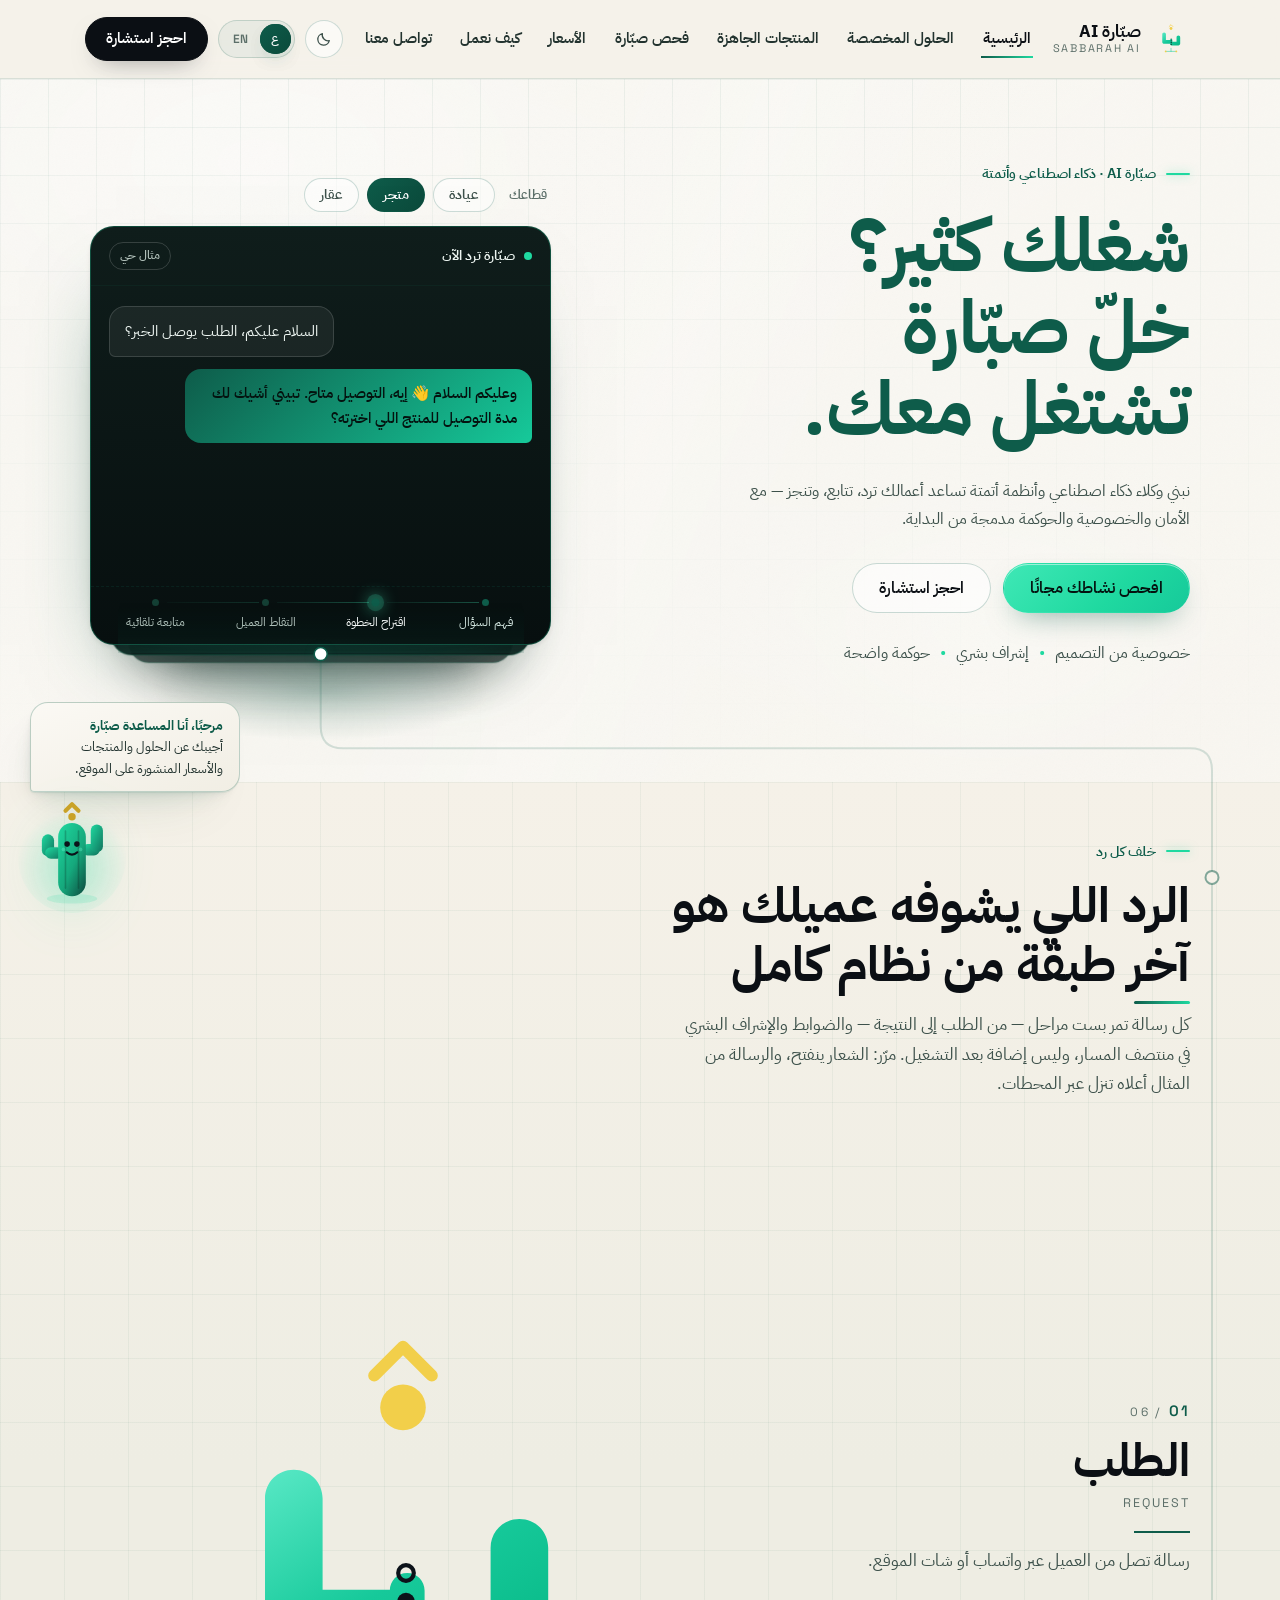
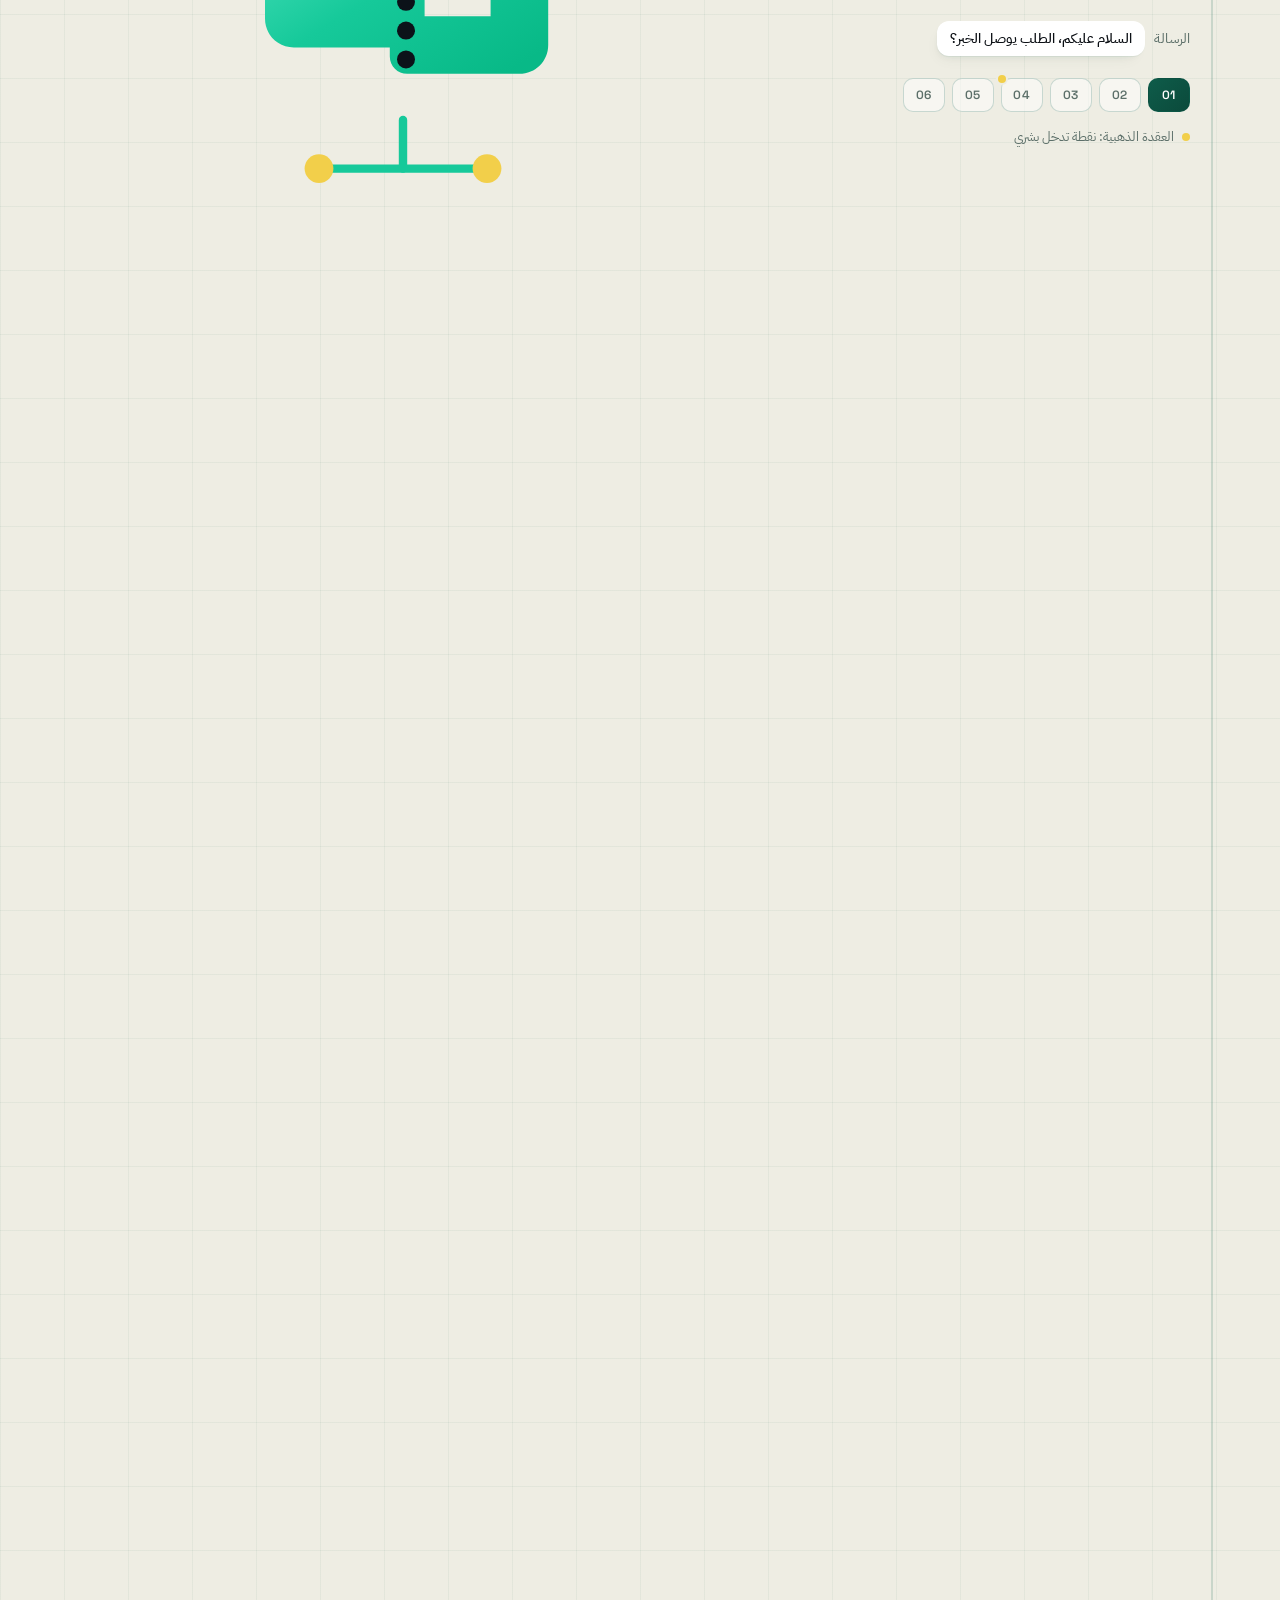
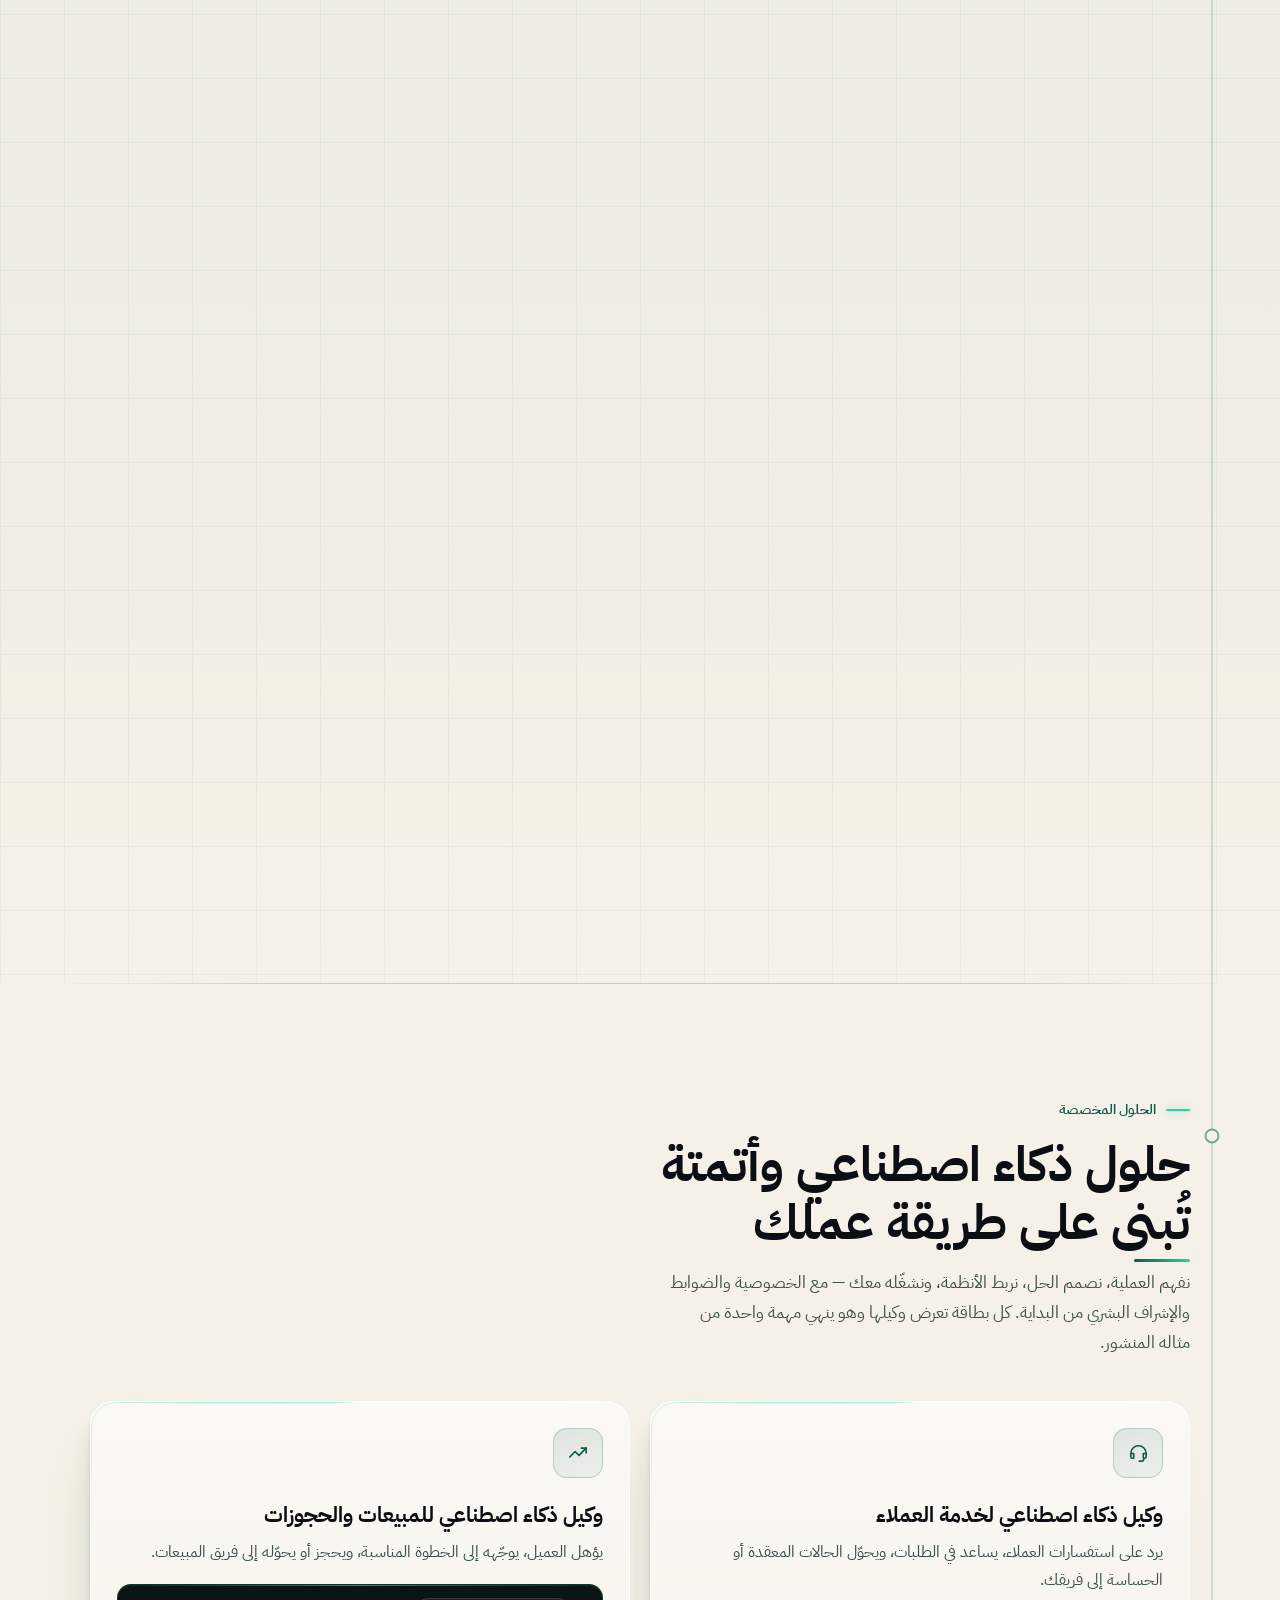
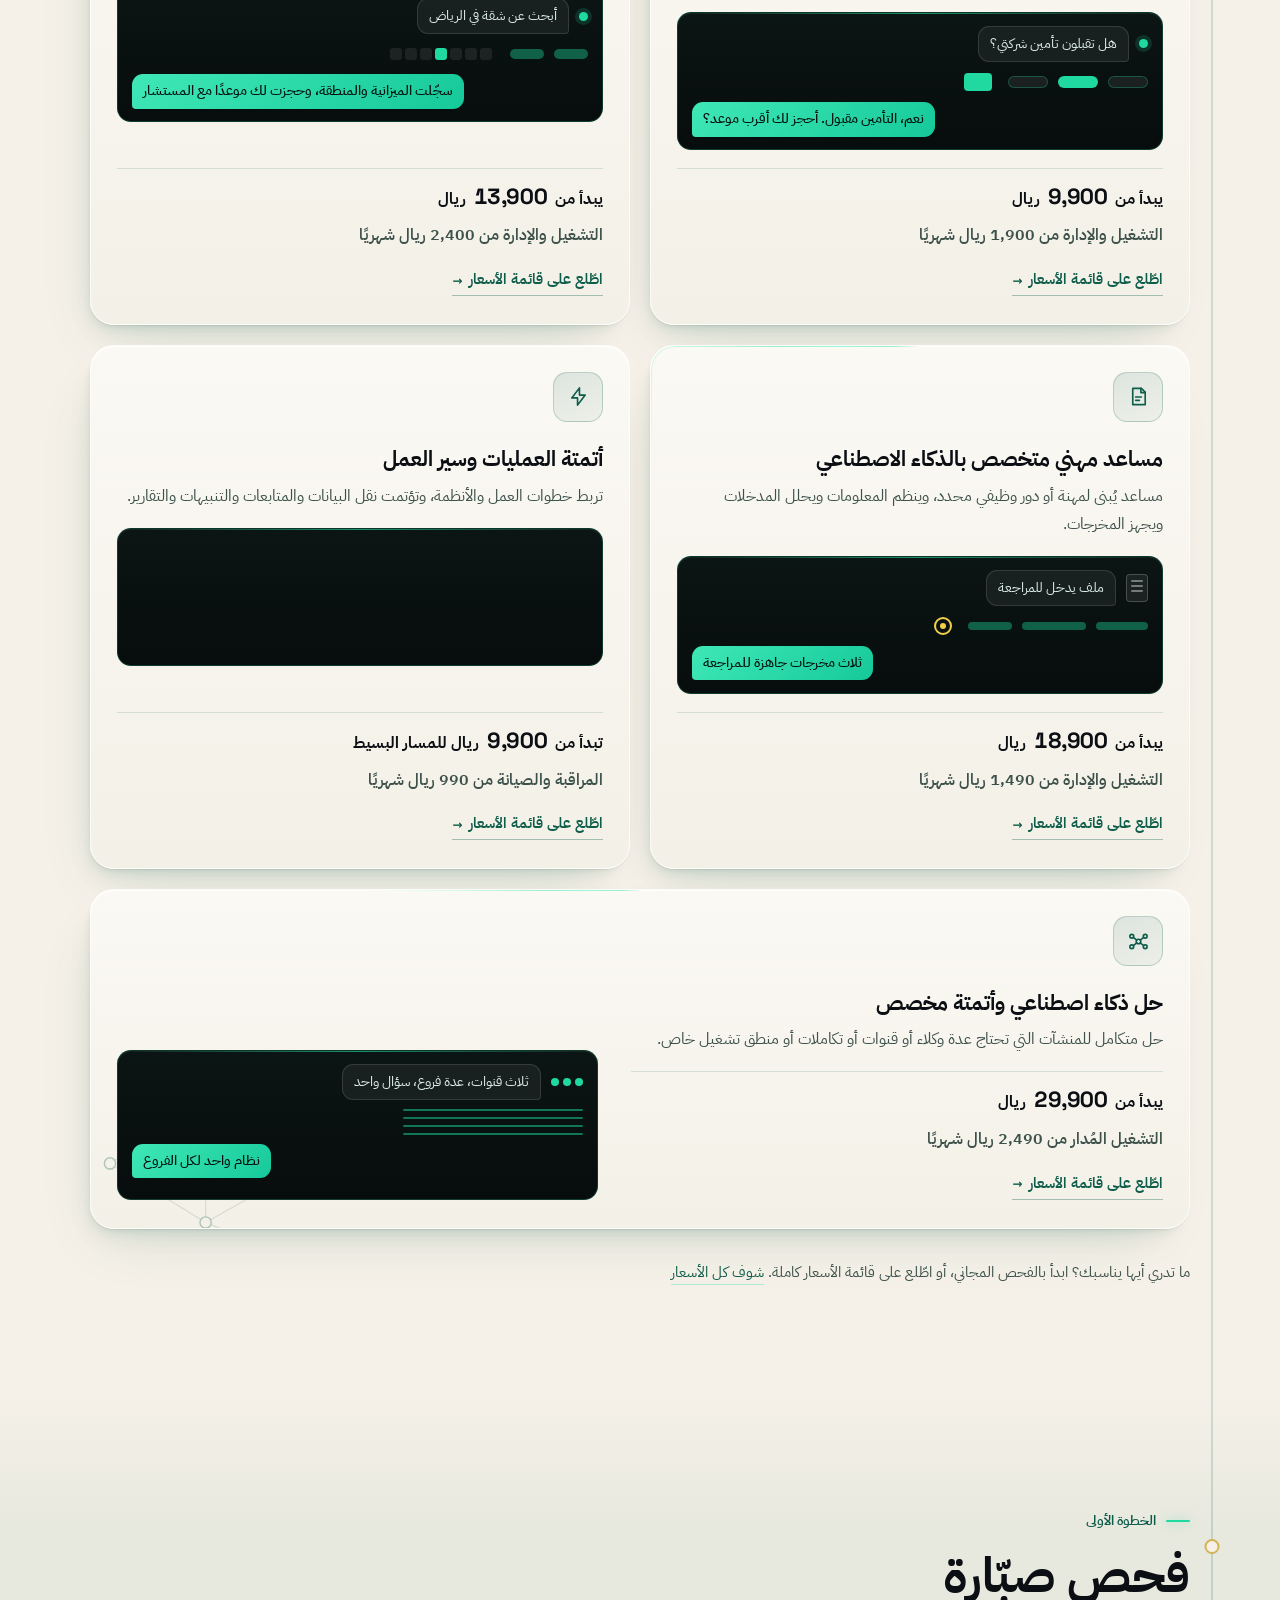
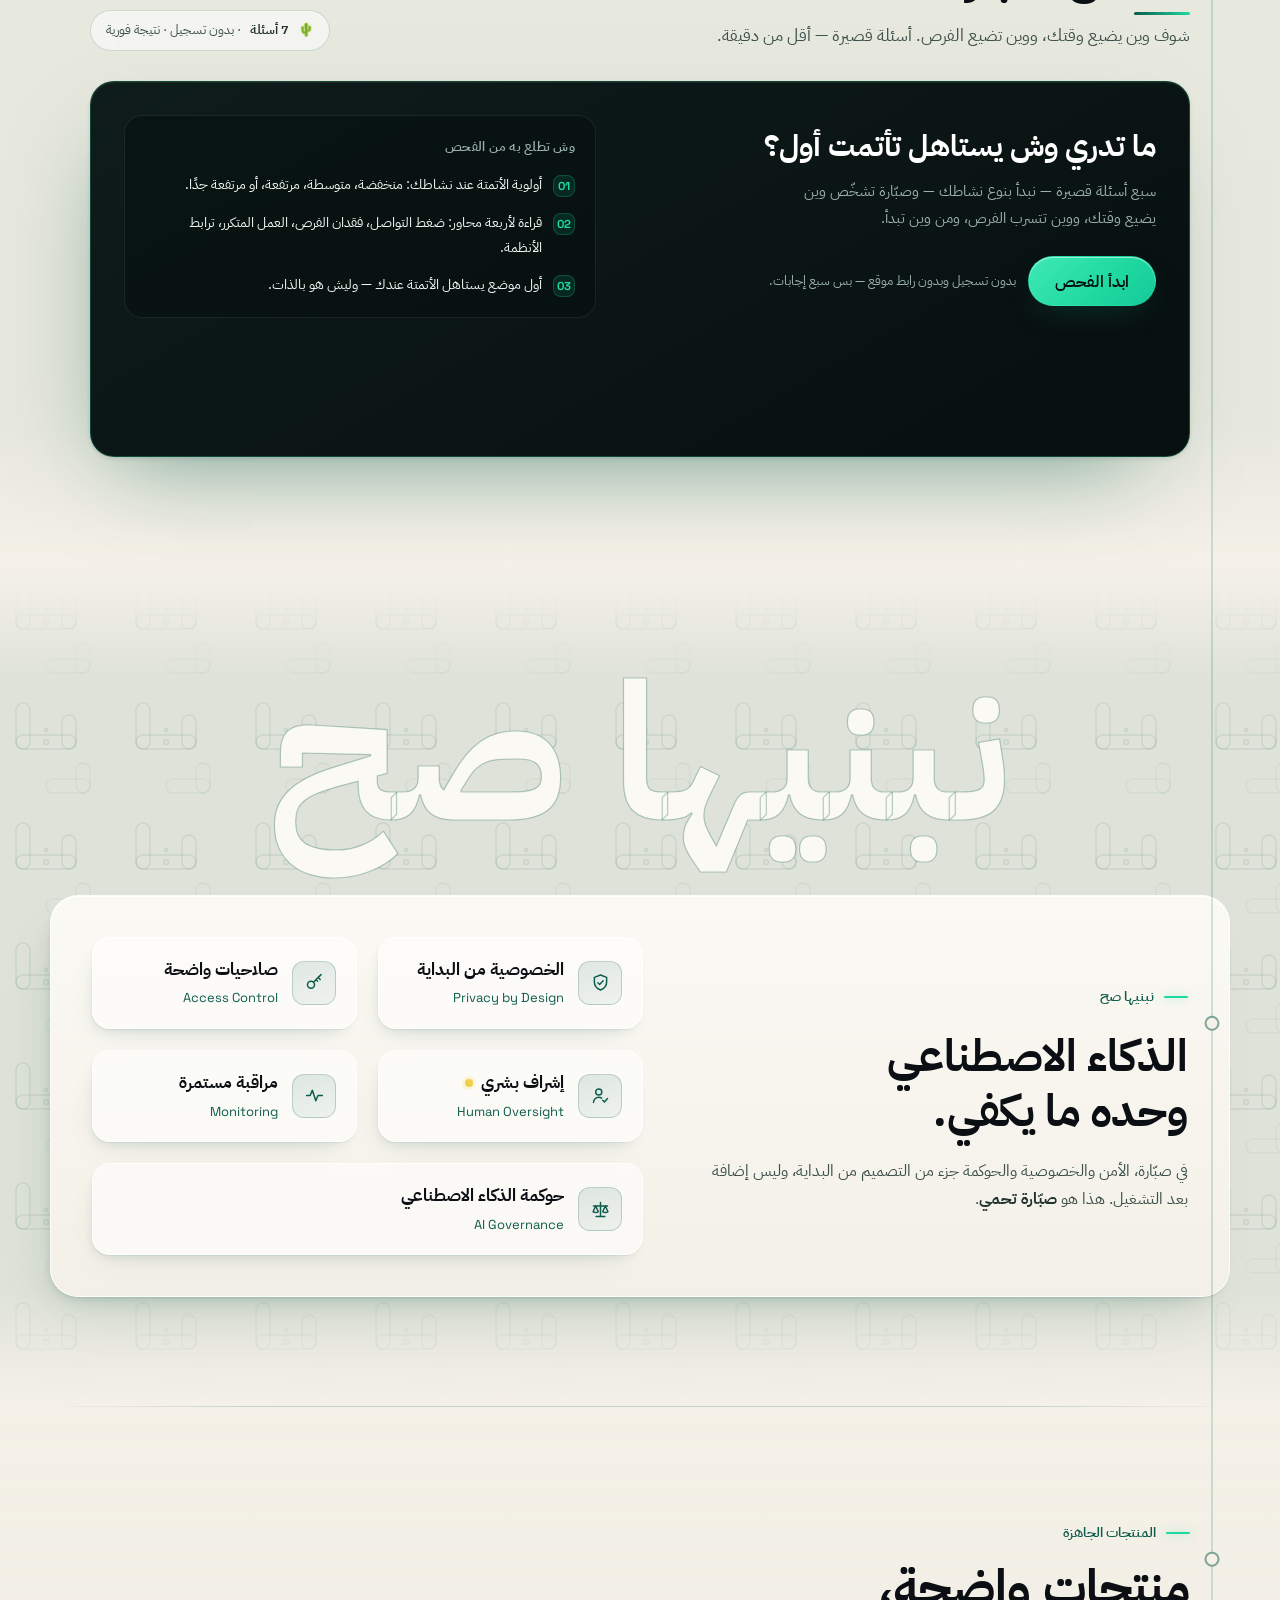
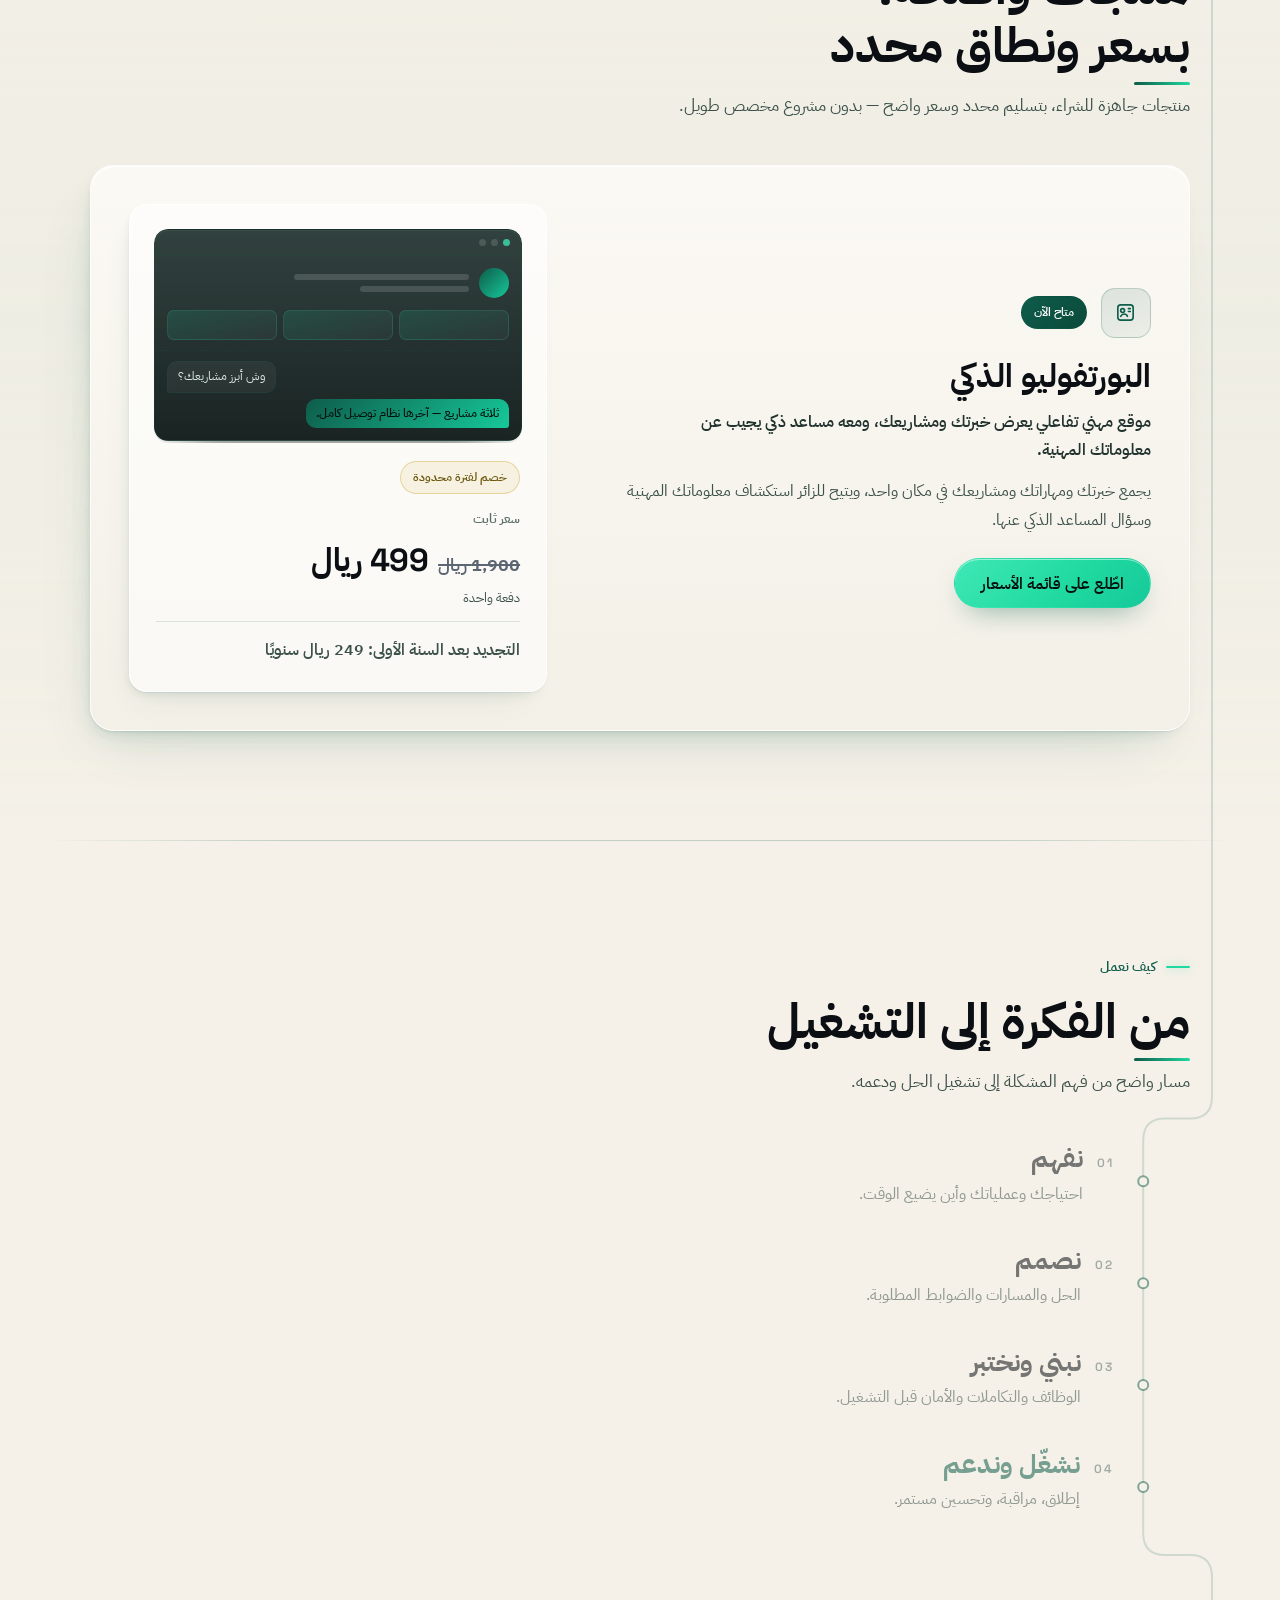
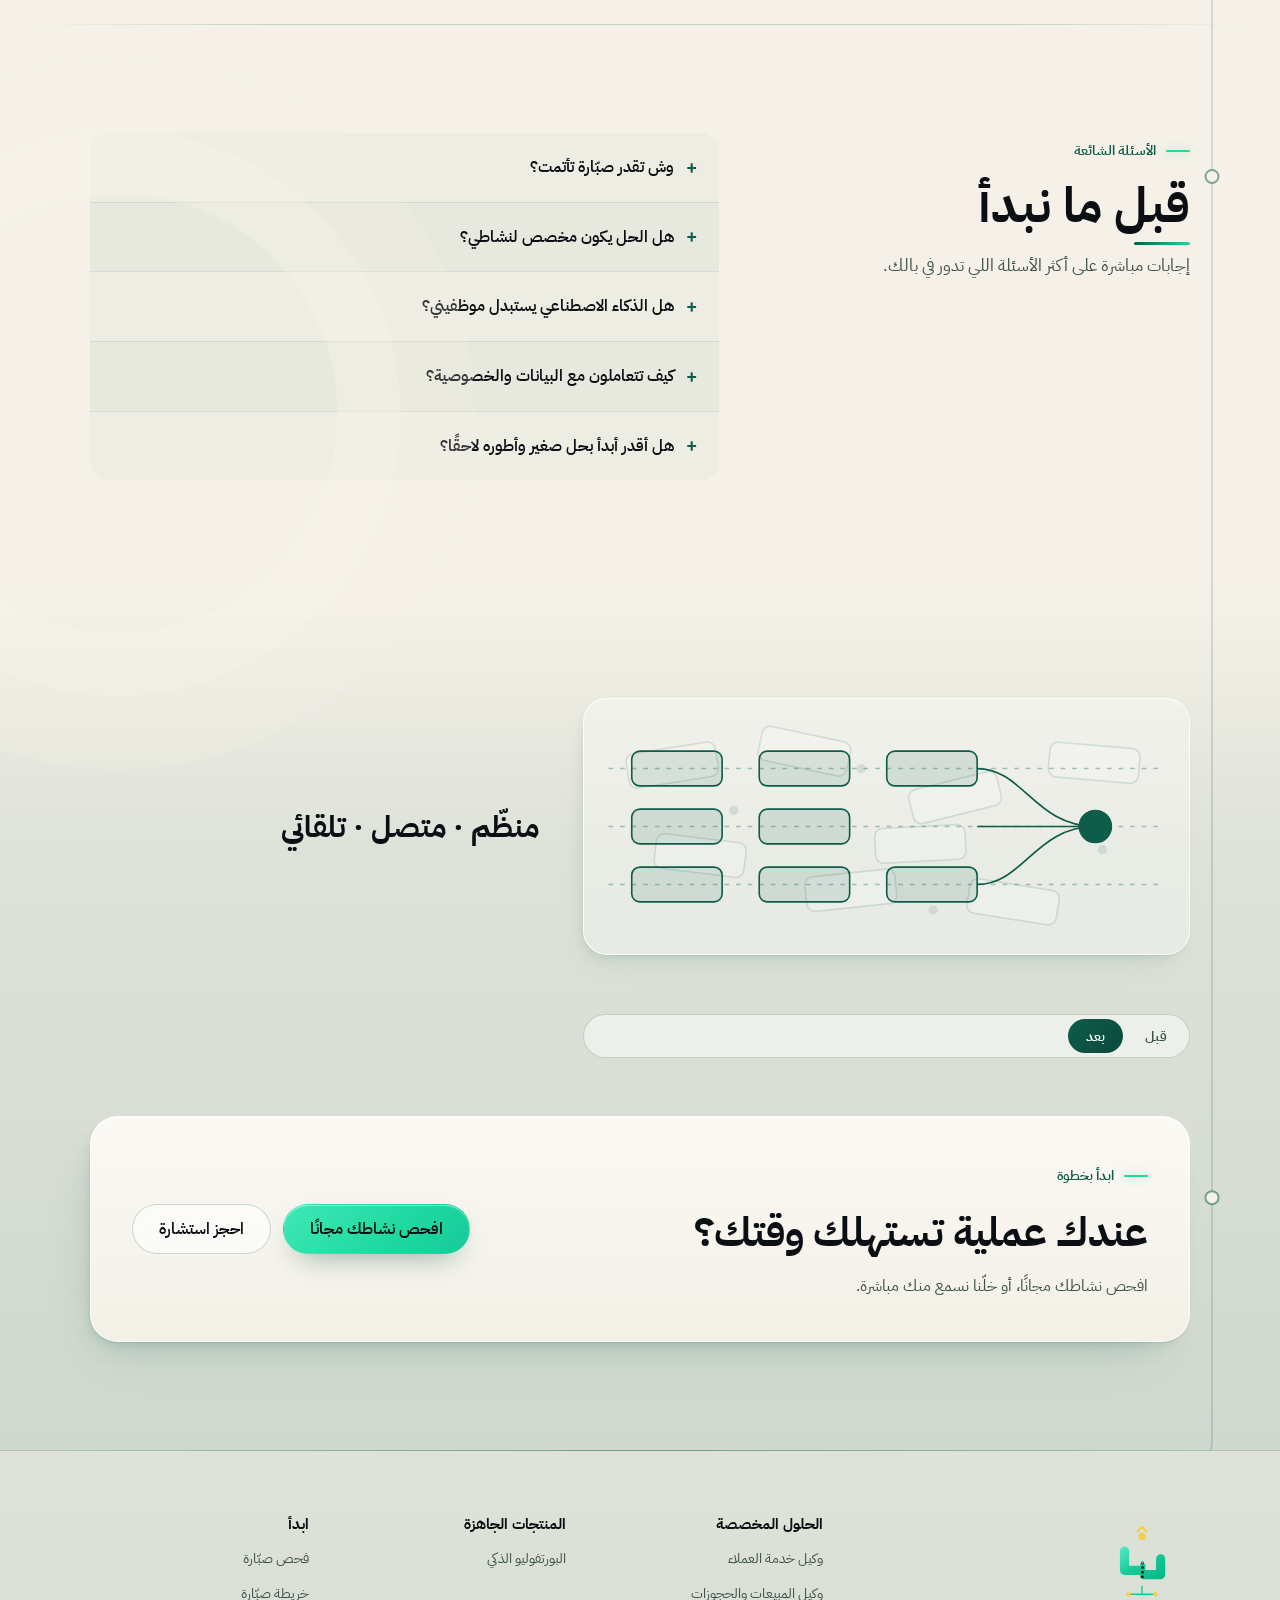
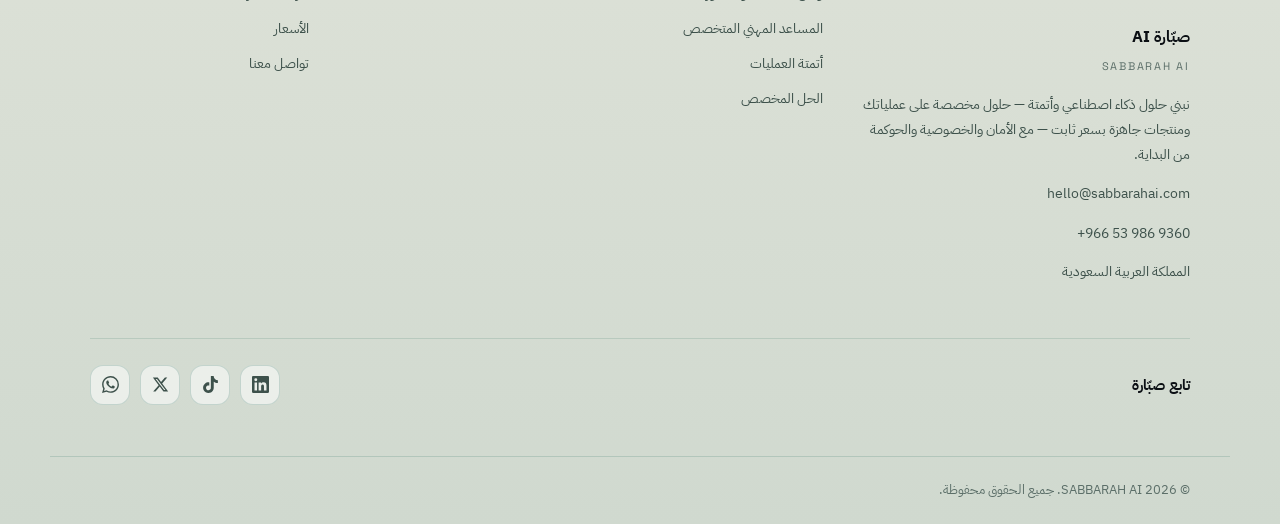
==== commit 1b44ee38: "Add files via upload" ====
--- a/index.html
+++ b/index.html
@@ -26,7 +26,7 @@
   var d=document.documentElement;
   d.classList.add('js'); /* حركات الدخول تعمل فقط مع الجافاسكربت — بدونها يظهر كل شيء ثابتًا */
   try{
-    if(localStorage.getItem('sabbarah-theme')==='light')d.setAttribute('data-theme','light');
+    if(localStorage.getItem('sabbarah-theme')!=='dark')d.setAttribute('data-theme','light');
     var l=localStorage.getItem('sabbarah-lang')==='en'?'en':'ar';
     d.setAttribute('data-lang',l);
     if(l==='en'){d.lang='en';d.dir='ltr';setTimeout(function(){d.classList.add('i18n-ready')},900);}
--- a/css/journey.css
+++ b/css/journey.css
@@ -349,10 +349,11 @@
 .station.is-done .station__frame{opacity:1;transform:none}
 html:not(.js) .station__frame{opacity:1;transform:none}
 @keyframes stIn{to{opacity:1;transform:none}}
-.station__msg,.station__reply{margin:0;font-size:13px;line-height:1.55;padding:6px 11px;border-radius:11px;max-width:100%}
-.station__msg{background:rgba(255,255,255,.06);border:1px solid rgba(255,255,255,.12);color:#dcece7;border-end-start-radius:4px}
-.station__reply{background:linear-gradient(135deg,var(--mint),var(--teal));color:#04120f;font-weight:500;border-end-end-radius:4px;margin-inline-start:auto}
-html[data-theme="light"] .station__reply{background:linear-gradient(135deg,#3fe8b6,#16c99a)}
+/* scoped under .station so the bubbles outrank the generic `.sol-card p` rule (muted colour, 15.5px, 9px margin) */
+.station .station__msg,.station .station__reply{margin:0;font-size:14px;line-height:1.6;padding:6px 11px;border-radius:11px;max-width:100%}
+.station .station__msg{background:rgba(255,255,255,.06);border:1px solid rgba(255,255,255,.12);color:#dcece7;border-end-start-radius:4px}
+.station .station__reply{background:linear-gradient(135deg,var(--mint),var(--teal));color:#04120f;font-weight:500;border-end-end-radius:4px;margin-inline-start:auto}
+html[data-theme="light"] .station .station__reply{background:linear-gradient(135deg,#3fe8b6,#16c99a);color:#04120f}
 .station__ch{width:9px;height:9px;border-radius:50%;background:var(--green);flex:none;box-shadow:0 0 0 4px rgba(31,217,160,.16)}
 .station__ch--3{display:inline-flex;gap:4px;width:auto;height:auto;background:none;box-shadow:none}
 .station__ch--3 i{width:8px;height:8px;border-radius:50%;background:var(--green);opacity:.5}
@@ -454,14 +455,15 @@
 /* ---------- 8. the guard as a jade glass vault ---------- */
 .guard{display:block;border:0;background:none;padding:0;overflow:visible;position:relative}
 .guard::before,.guard::after{display:none}
-/* the display line sits astride the glass: crisp above the panel, softened through it */
-.guard__display{position:absolute;inset-inline-start:-2%;top:-.72em;z-index:0;pointer-events:none;user-select:none;white-space:nowrap;
-  font-size:clamp(96px,15vw,210px);font-weight:700;line-height:1;letter-spacing:0;color:transparent;
-  -webkit-text-stroke:1.2px rgba(31,217,160,.38);opacity:0;transform:translateY(24px);transition:opacity var(--t-4) var(--ease-out),transform var(--t-4) var(--ease-out)}
-html[lang="en"] .guard__display{font-family:var(--ff-lat);letter-spacing:-.02em;font-size:clamp(60px,9.4vw,140px);top:-.68em;inset-inline-start:0}
-#guard{padding-top:calc(var(--section-pad) + clamp(40px,6vw,90px))}
+/* the display line is centred above the glass with its full ink clear of the panel; the section's top padding reserves its room */
+.guard__display{position:absolute;left:50%;translate:-50% 0;bottom:calc(100% + .22em);z-index:0;pointer-events:none;user-select:none;white-space:nowrap;
+  font-size:var(--guard-display);font-weight:700;line-height:1;letter-spacing:0;color:transparent;
+  -webkit-text-stroke:1.5px rgba(31,217,160,.58);opacity:0;transform:translateY(24px);transition:opacity var(--t-4) var(--ease-out),transform var(--t-4) var(--ease-out)}
+html[lang="en"] .guard__display{font-family:var(--ff-lat);letter-spacing:-.02em;bottom:calc(100% + .07em)}
+#guard{--guard-display:clamp(96px,15vw,210px);padding-top:calc(var(--section-pad) + var(--guard-display)*1.15)}
+html[lang="en"] #guard{--guard-display:clamp(60px,9.4vw,140px)}
 .guard.is-visible .guard__display,html:not(.js) .guard__display{opacity:1;transform:none}
-html[data-theme="light"] .guard__display{color:#fbf9f3;-webkit-text-stroke:1px rgba(14,92,74,.16);opacity:0}
+html[data-theme="light"] .guard__display{color:#fbf9f3;-webkit-text-stroke:1.2px rgba(14,92,74,.3);opacity:0}
 html[data-theme="light"] .guard.is-visible .guard__display{opacity:1}
 .guard__glass{position:relative;z-index:1;display:grid;grid-template-columns:.95fr 1.05fr;gap:clamp(26px,3.6vw,56px);align-items:center;
   padding:clamp(24px,3.2vw,46px);border-radius:28px;border:1px solid rgba(255,255,255,.1);
@@ -754,8 +756,8 @@
   .station{min-height:0}
   .steps{padding-inline-start:44px;gap:20px}
   .steps li b{font-size:21px}
-  .guard__display{font-size:78px;top:-.72em}
-  html[lang="en"] .guard__display{font-size:46px}
+  #guard{--guard-display:78px}
+  html[lang="en"] #guard{--guard-display:min(46px,11vw)}
   .guard__list{grid-template-columns:1fr 1fr}
   .guard__list li{grid-template-columns:36px 1fr;padding:14px}
   .guard__list li:last-child{grid-column:1/-1}
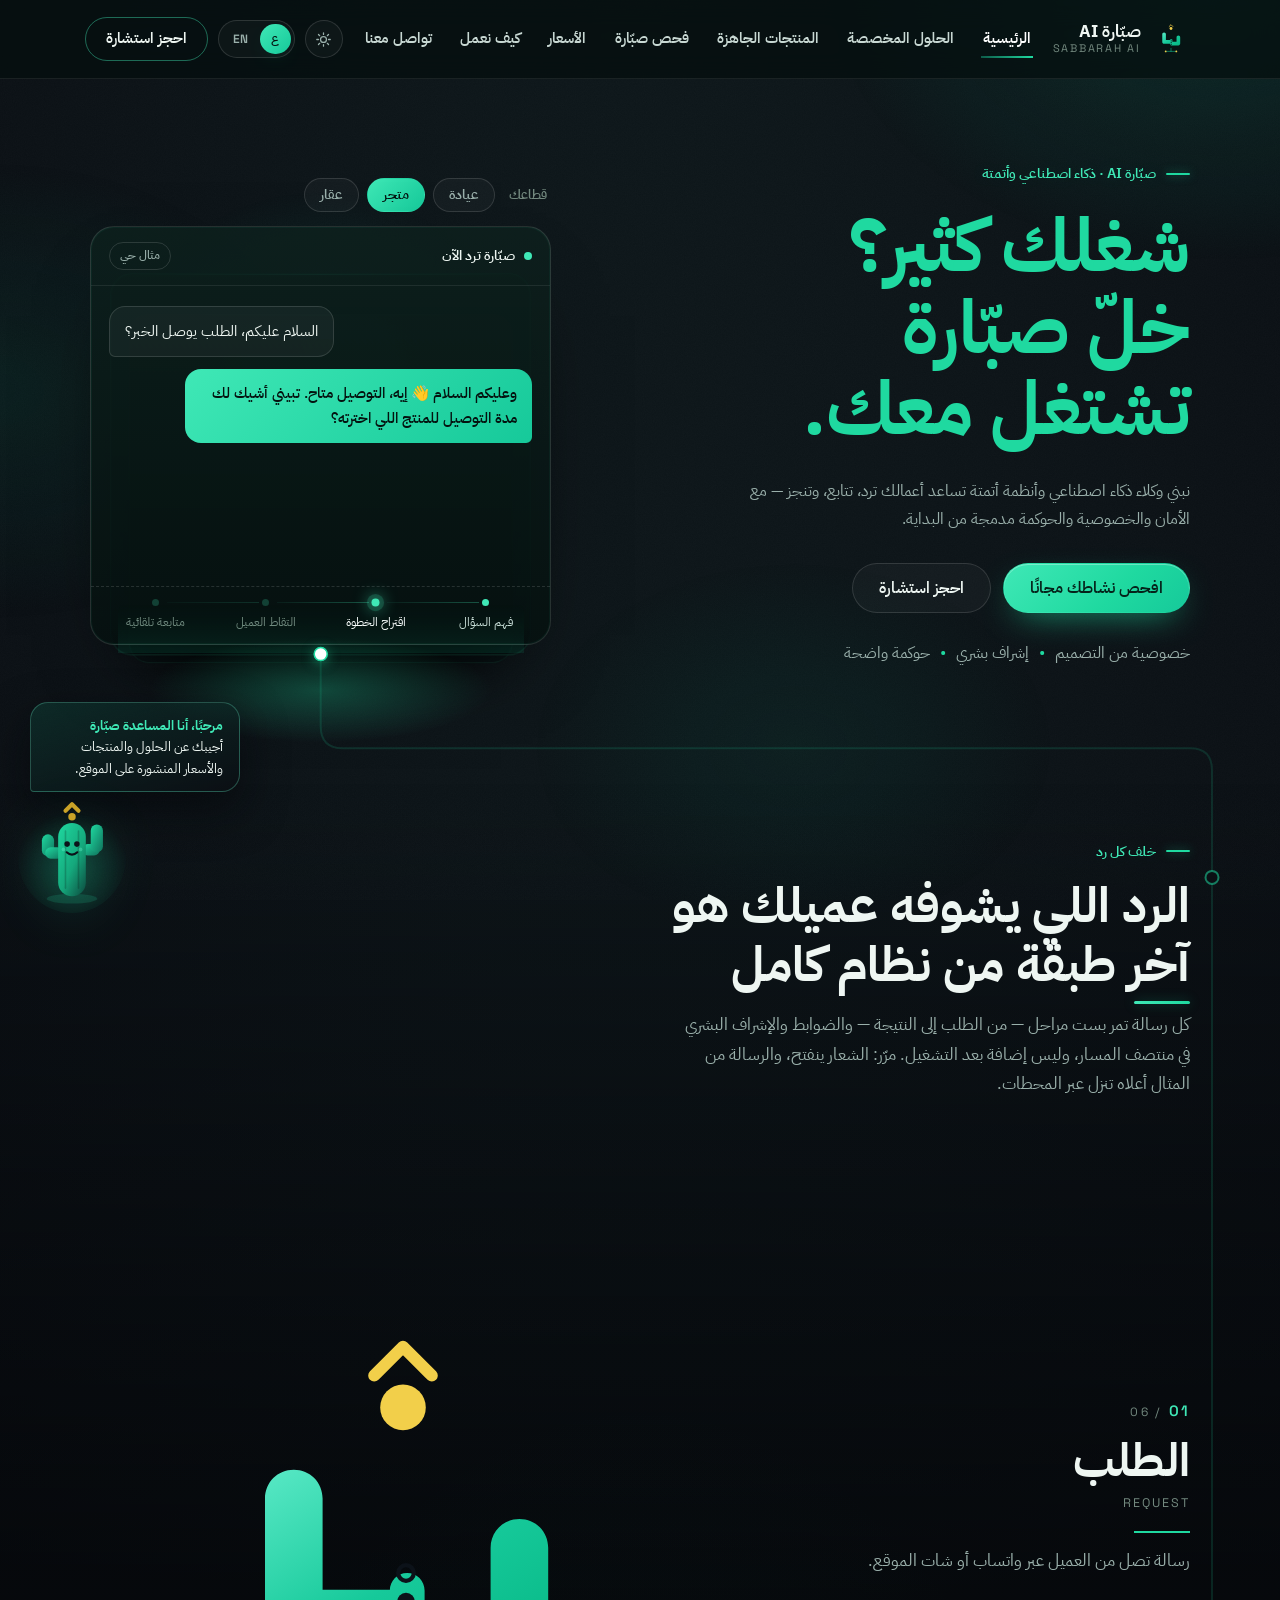
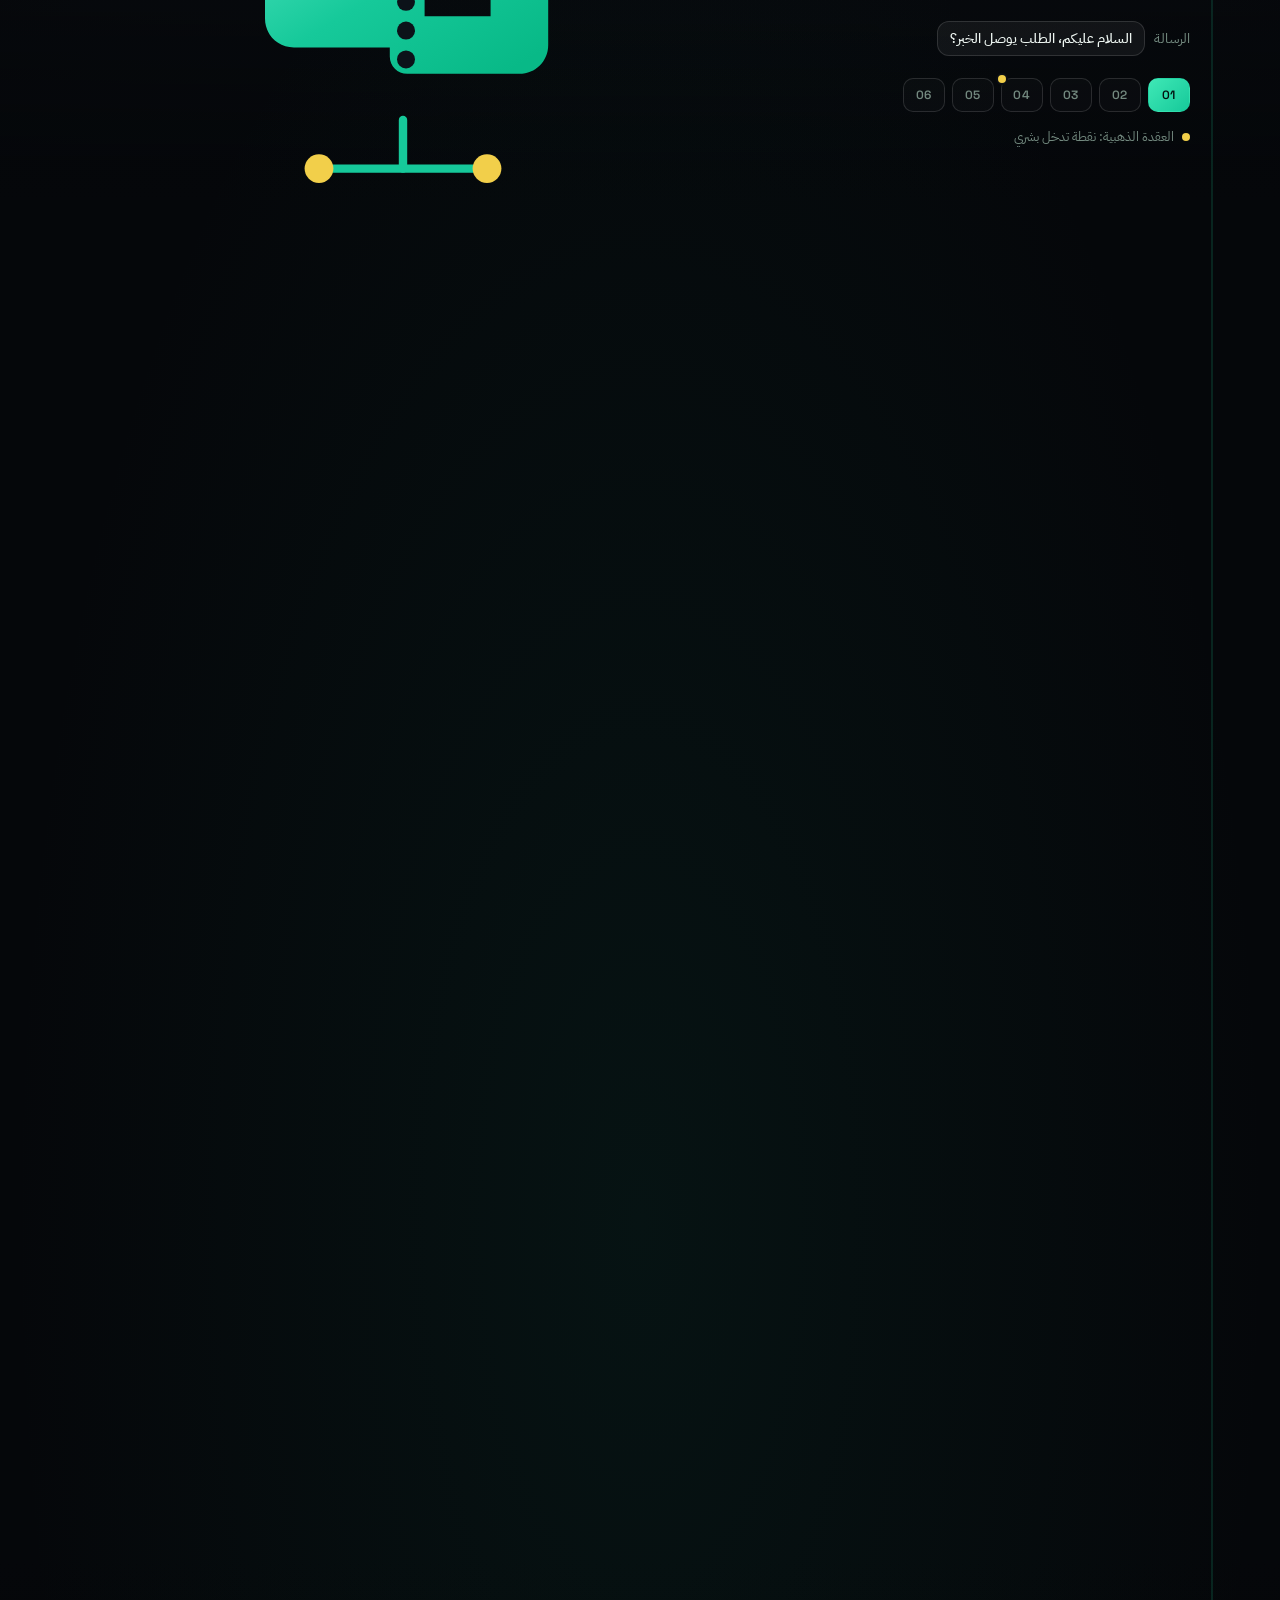
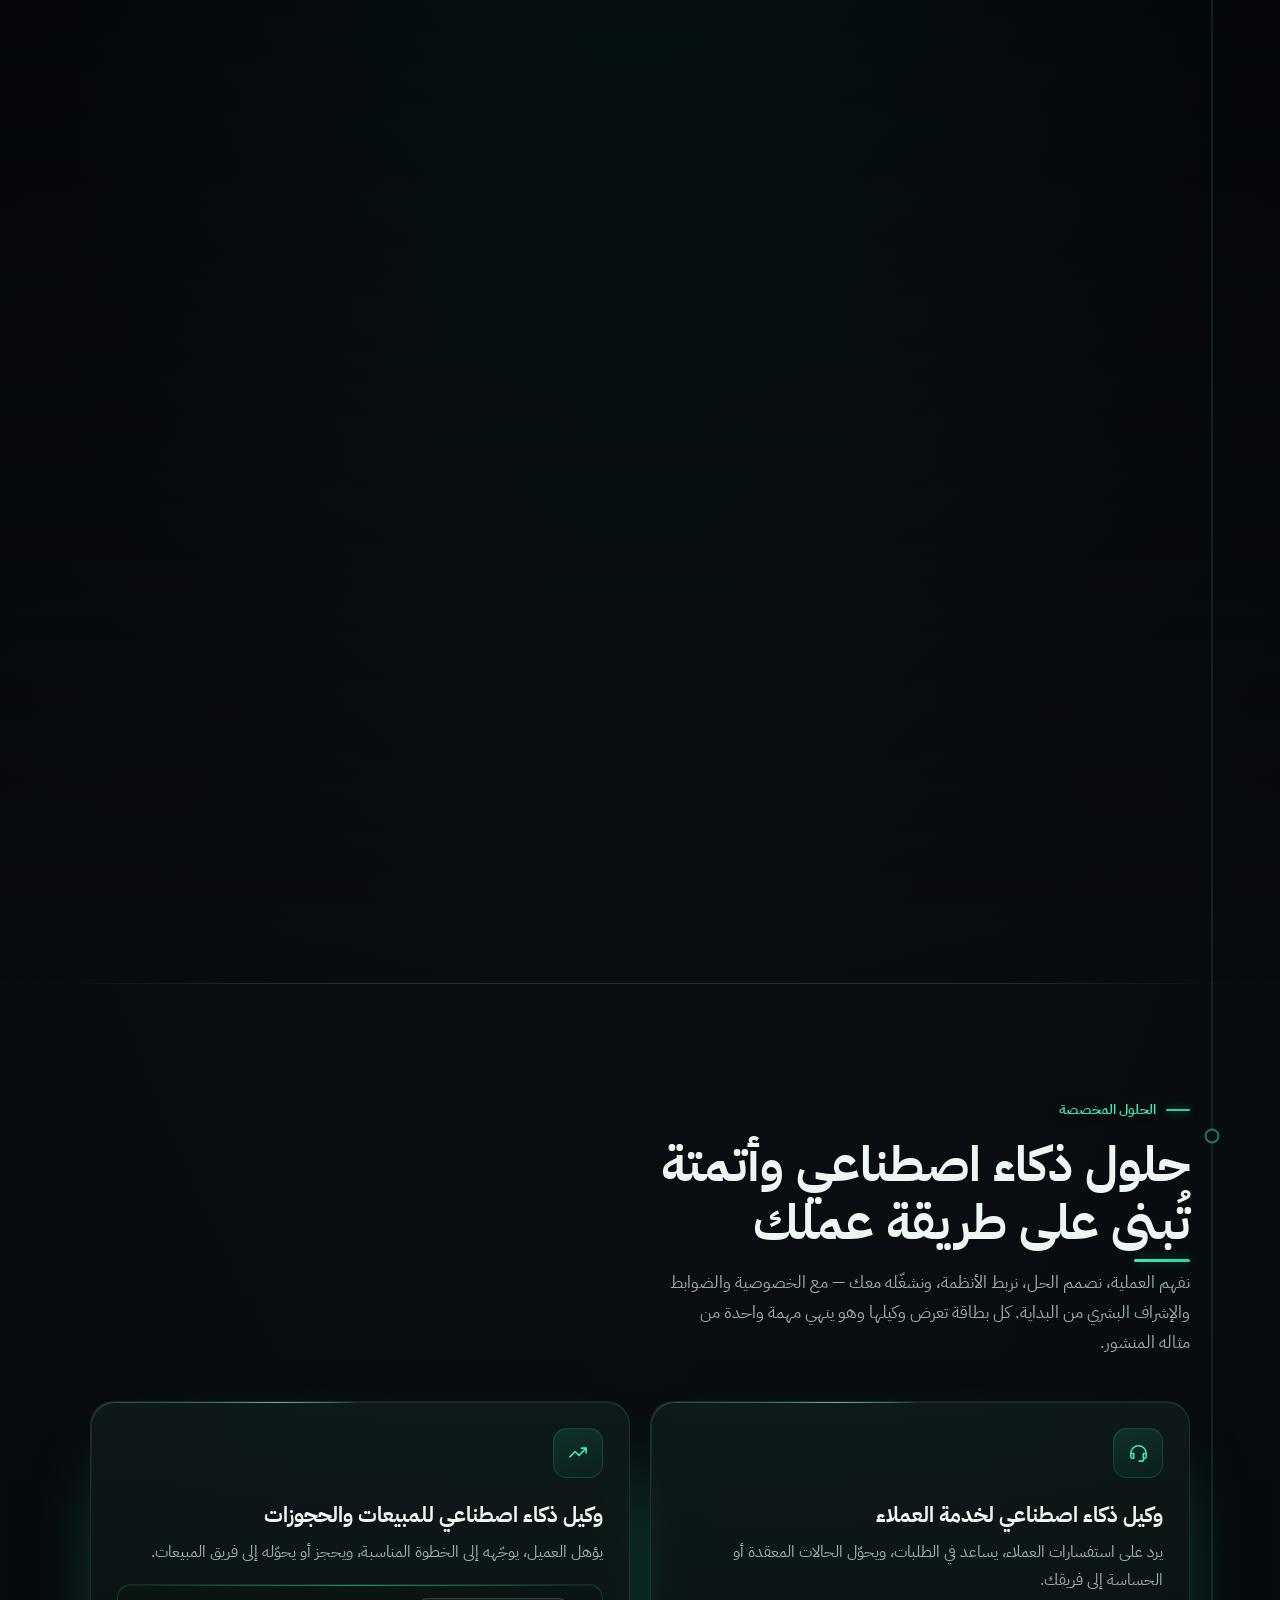
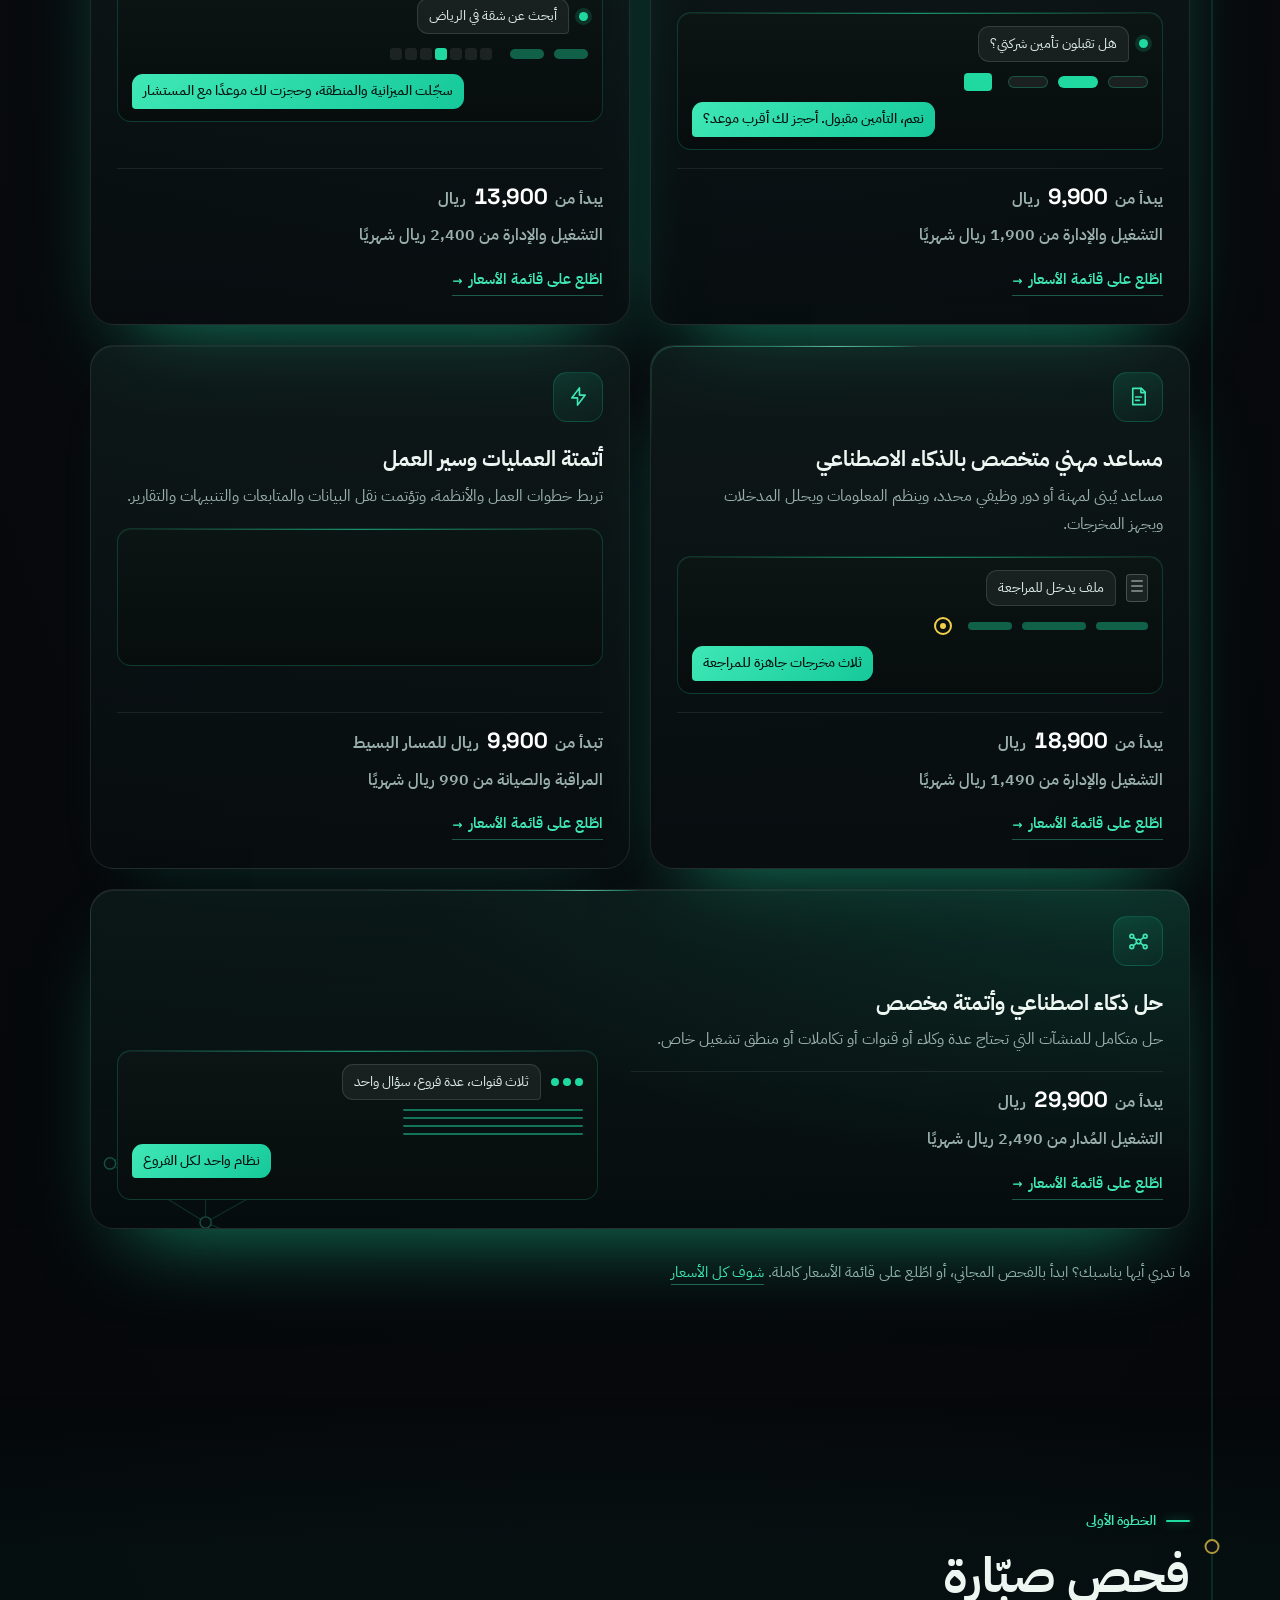
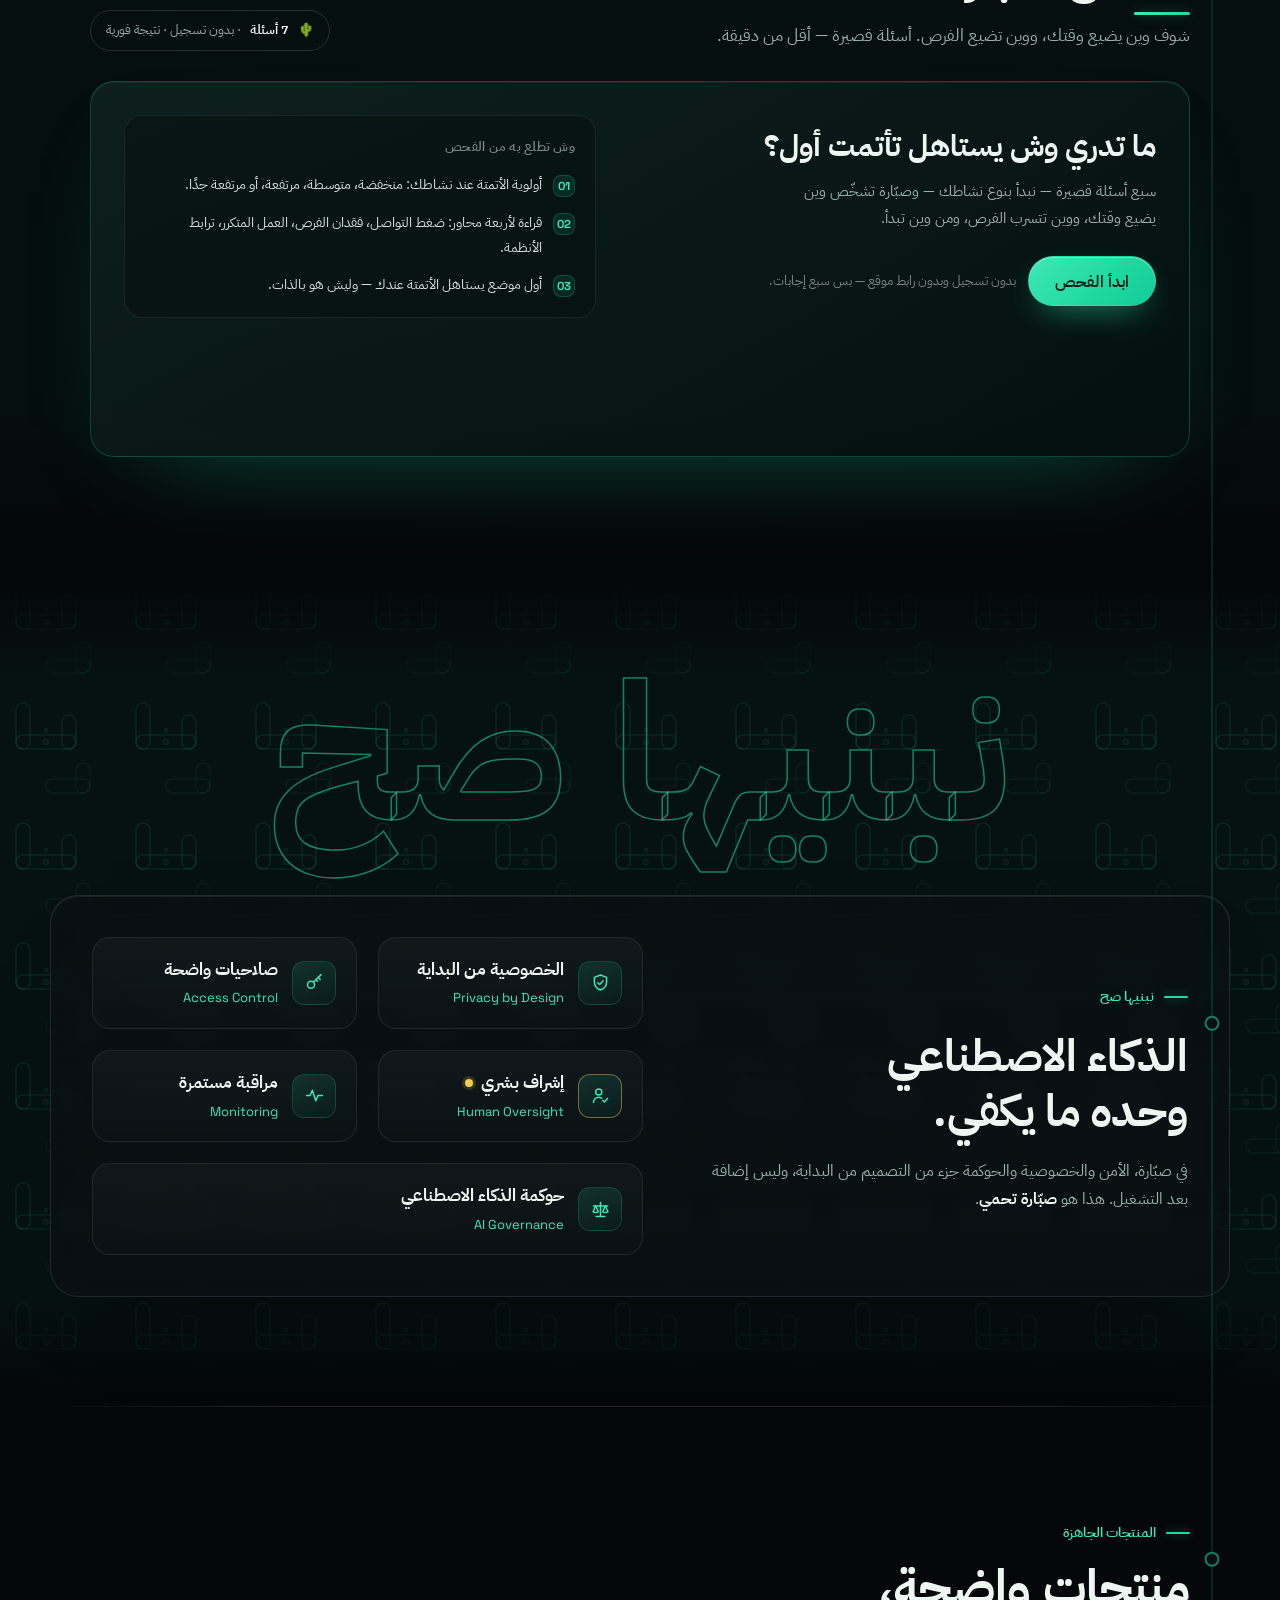
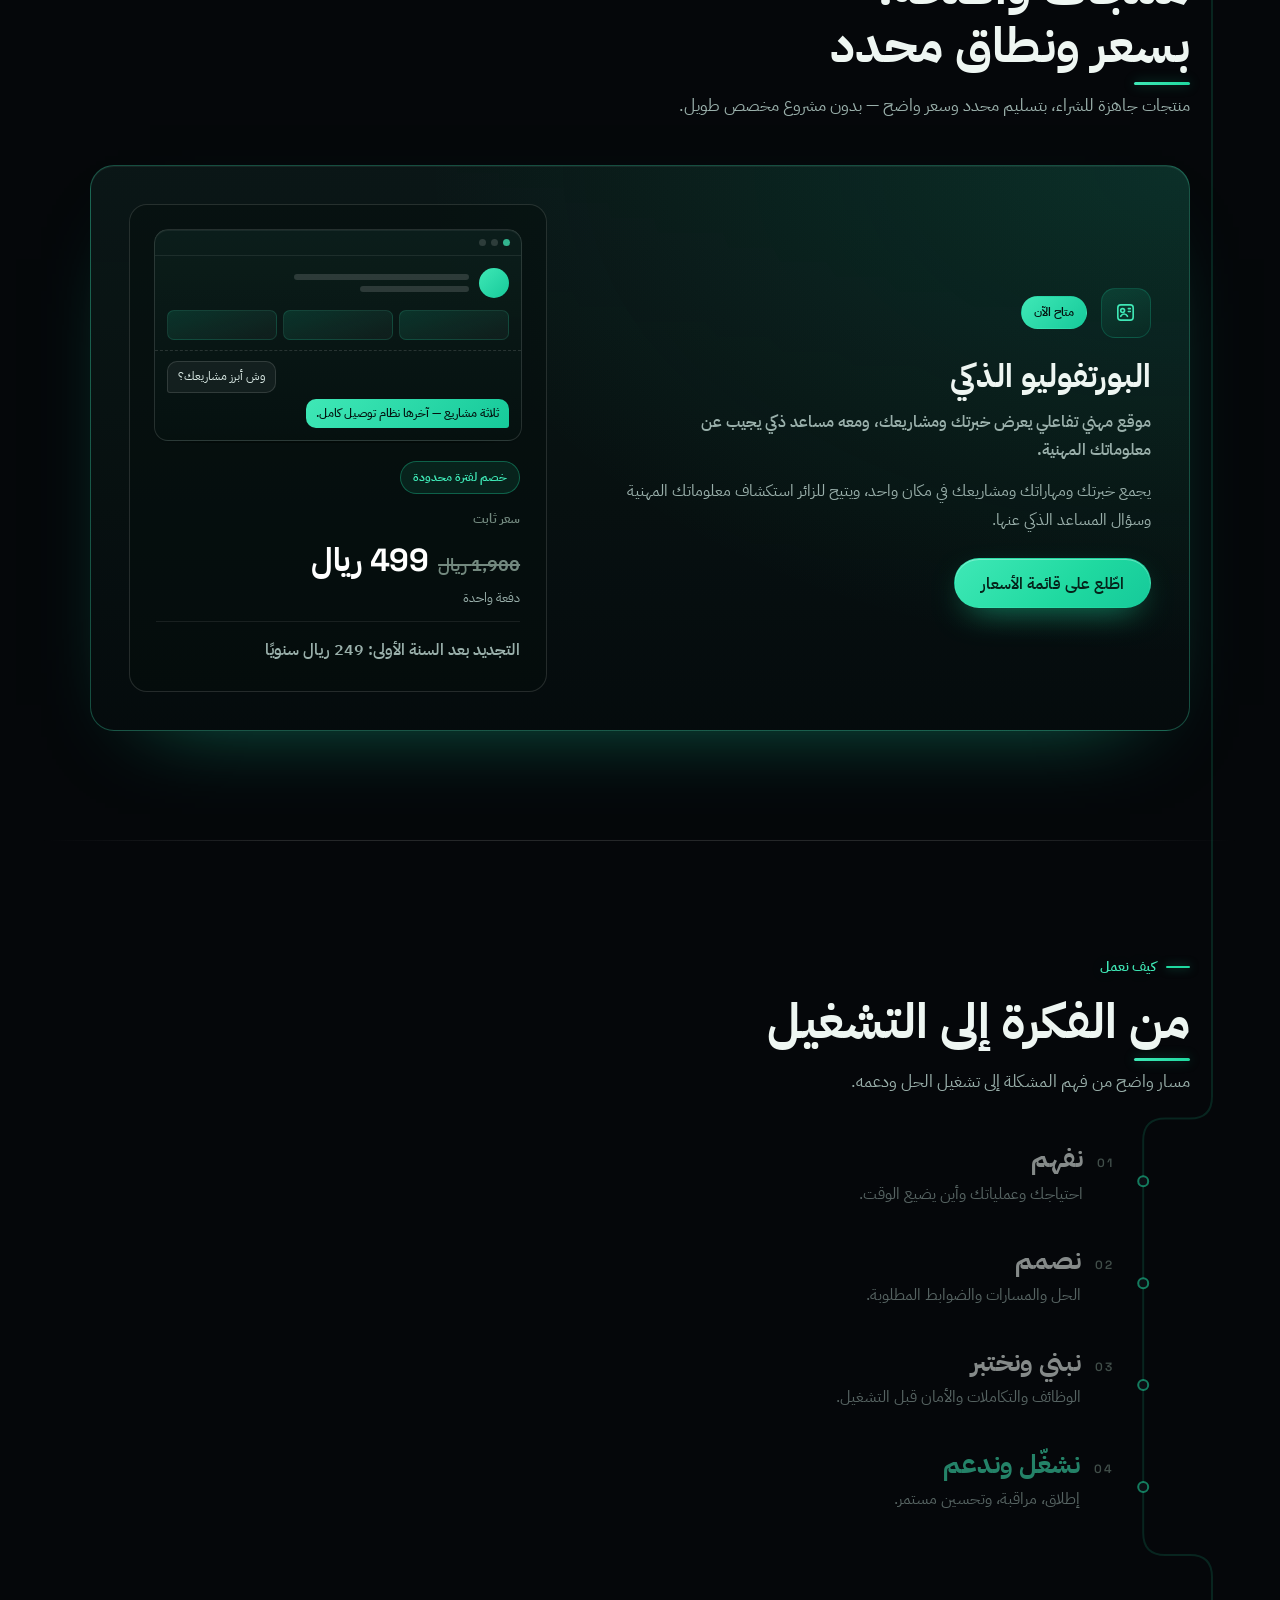
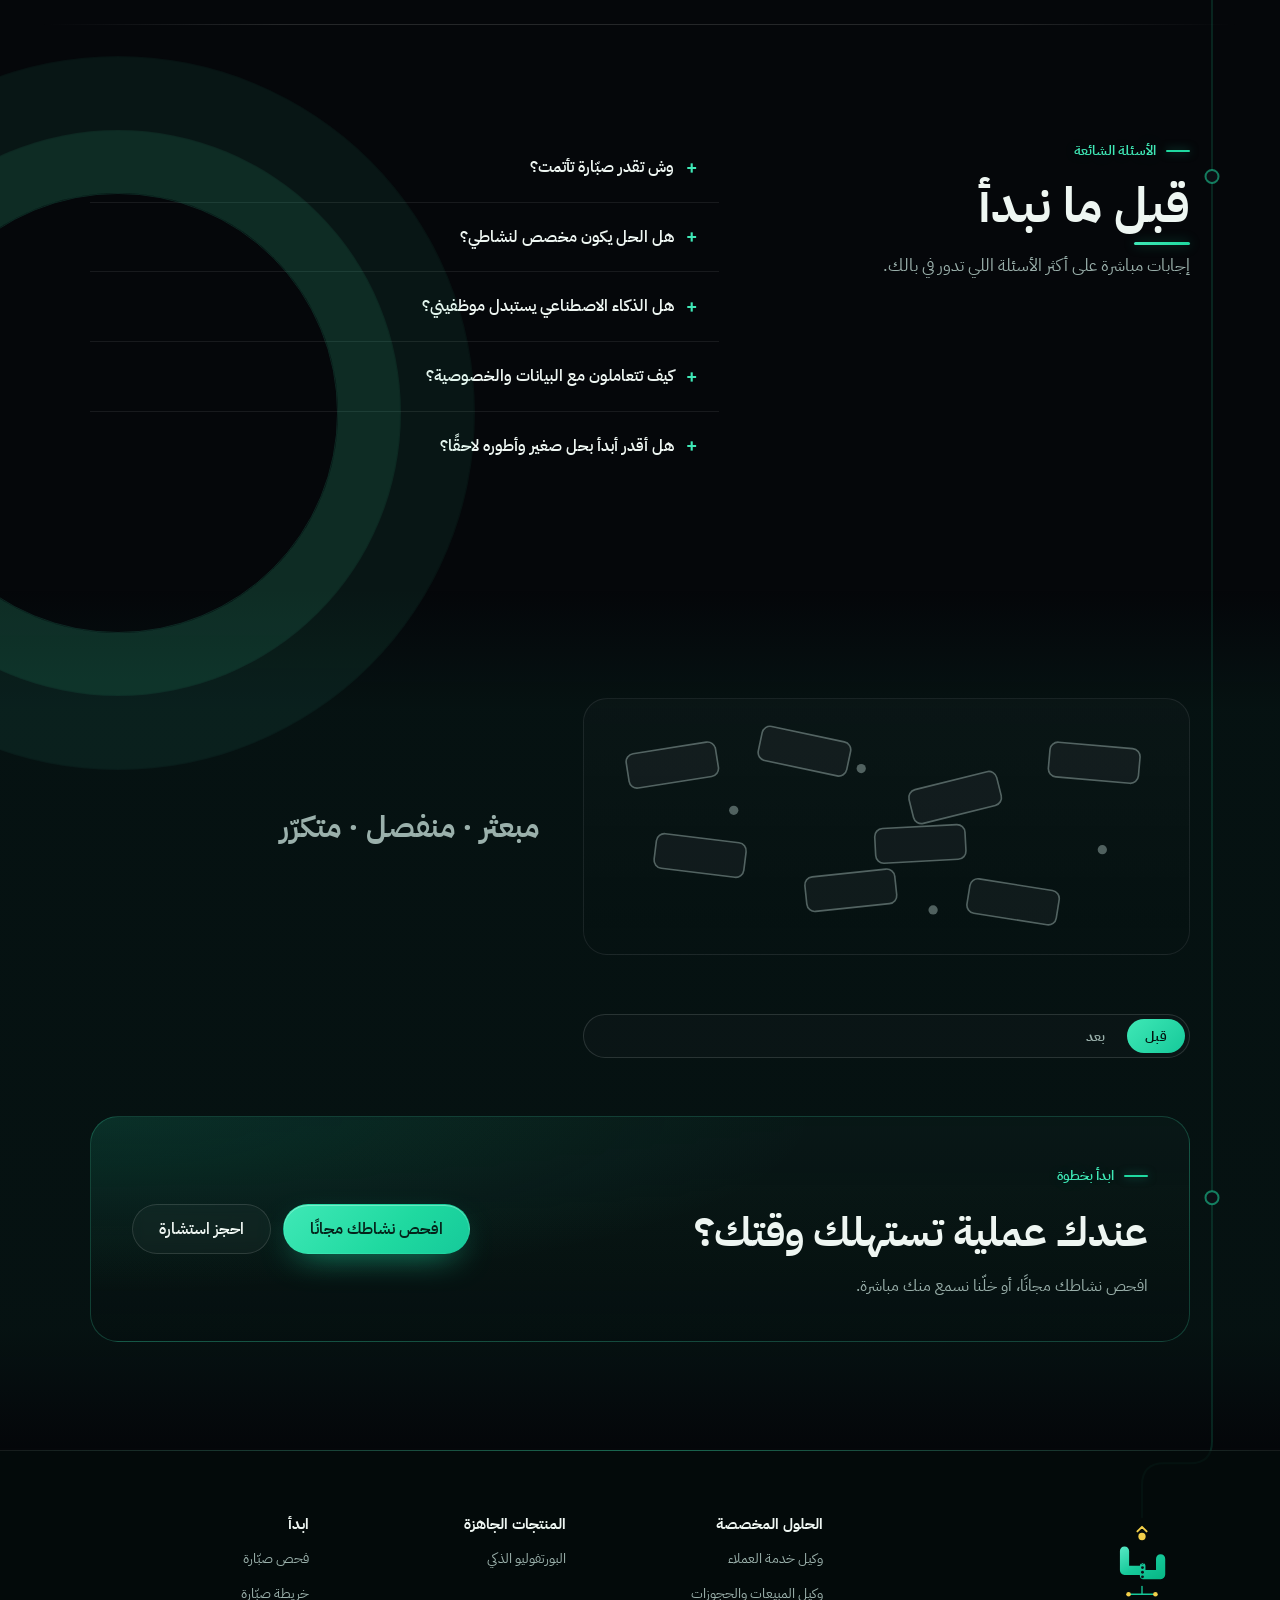
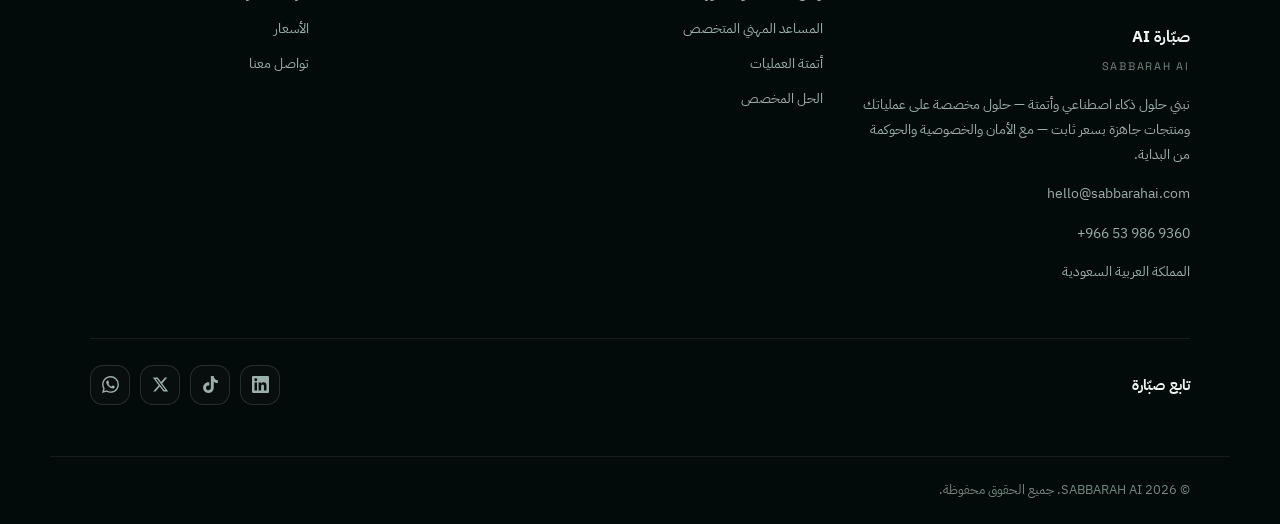
==== commit db0d24f2: "Add files via upload" ====
--- a/index.html
+++ b/index.html
@@ -26,7 +26,7 @@
   var d=document.documentElement;
   d.classList.add('js'); /* حركات الدخول تعمل فقط مع الجافاسكربت — بدونها يظهر كل شيء ثابتًا */
   try{
-    if(localStorage.getItem('sabbarah-theme')!=='dark')d.setAttribute('data-theme','light');
+    if(localStorage.getItem('sabbarah-theme')==='light')d.setAttribute('data-theme','light');
     var l=localStorage.getItem('sabbarah-lang')==='en'?'en':'ar';
     d.setAttribute('data-lang',l);
     if(l==='en'){d.lang='en';d.dir='ltr';setTimeout(function(){d.classList.add('i18n-ready')},900);}
